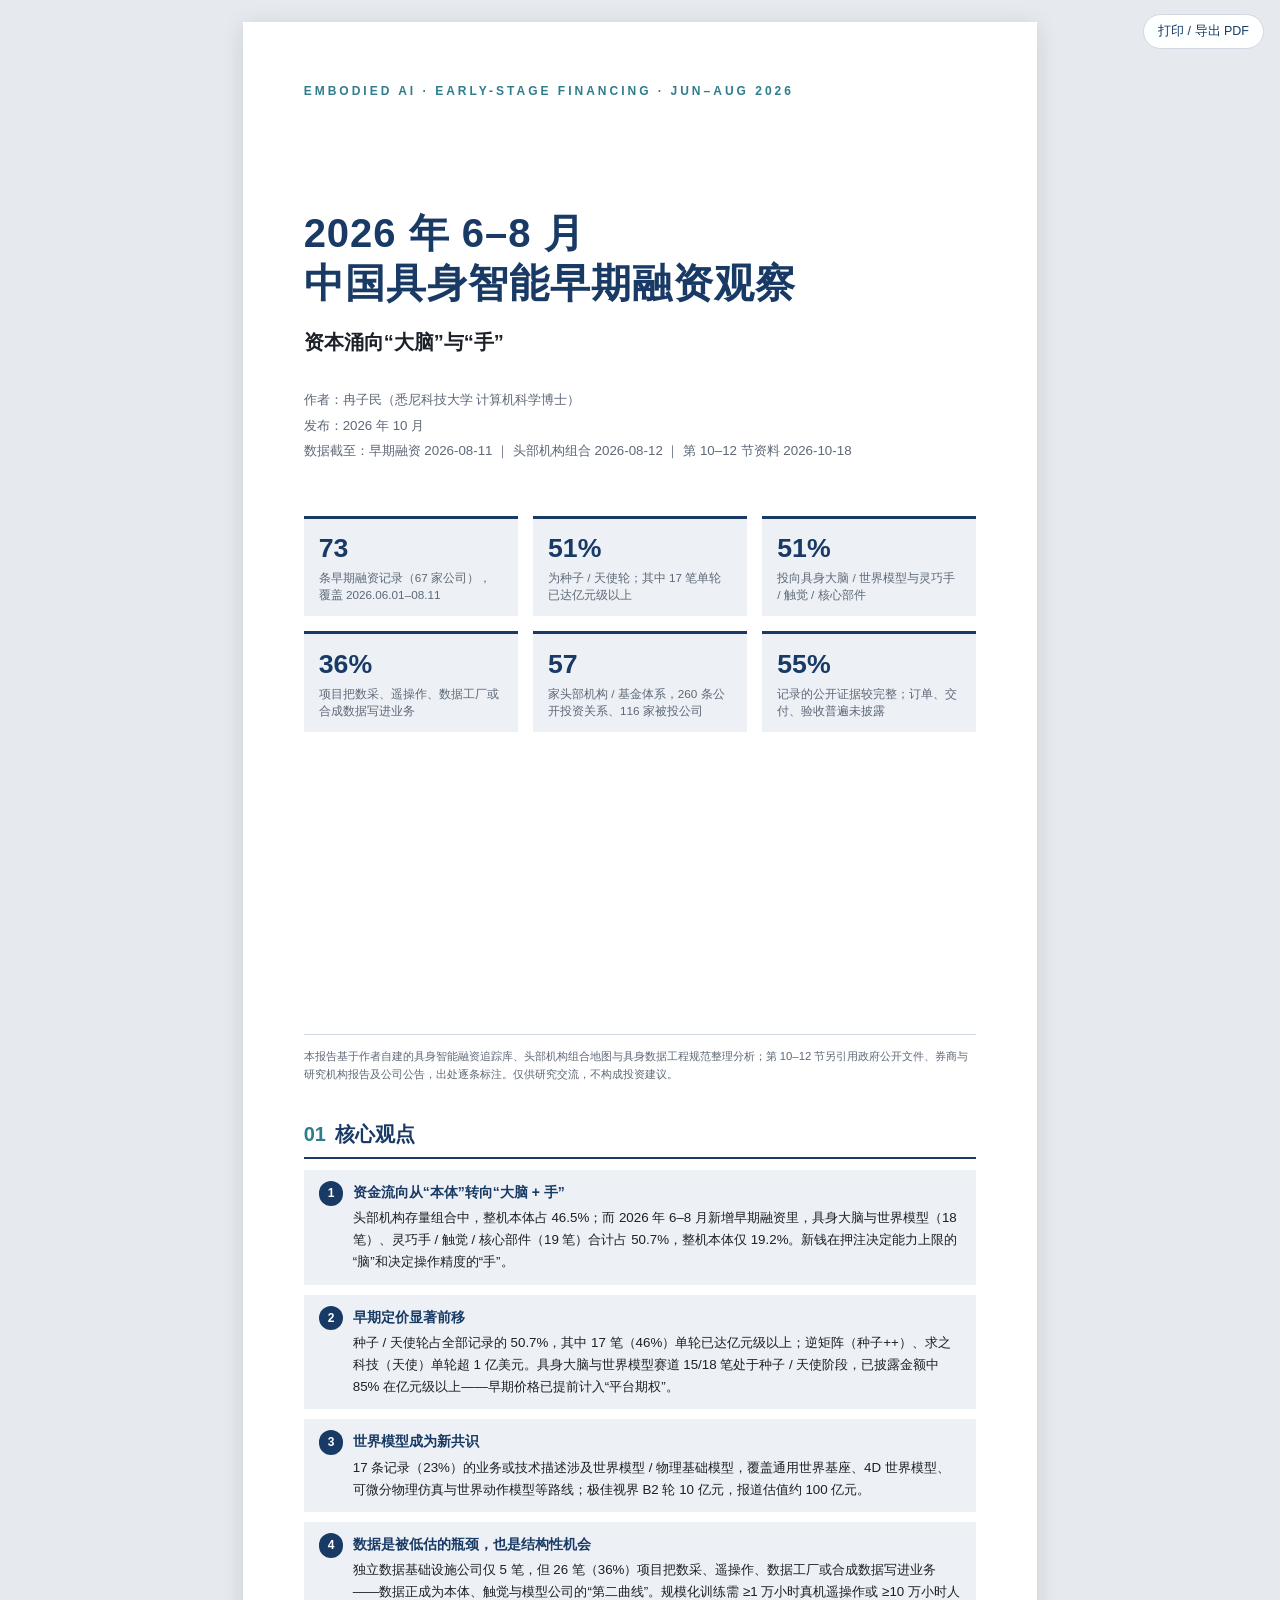
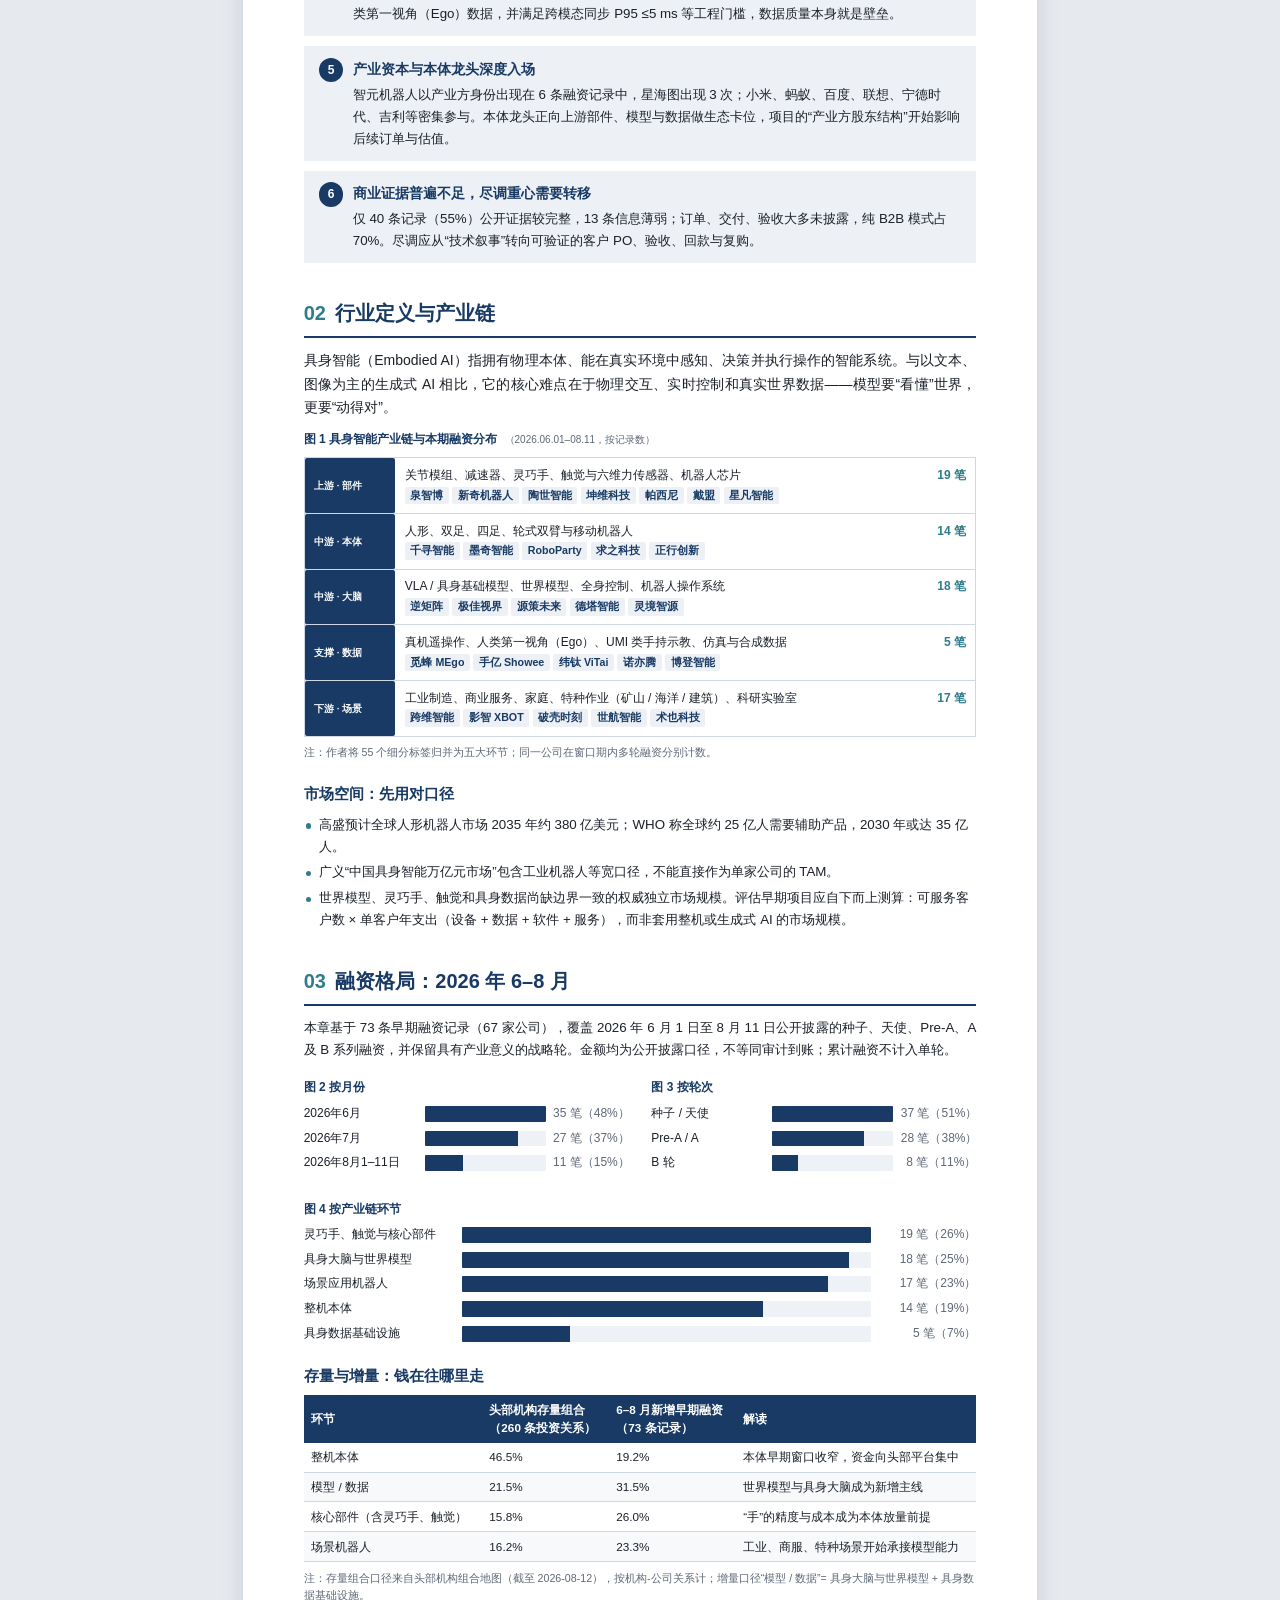
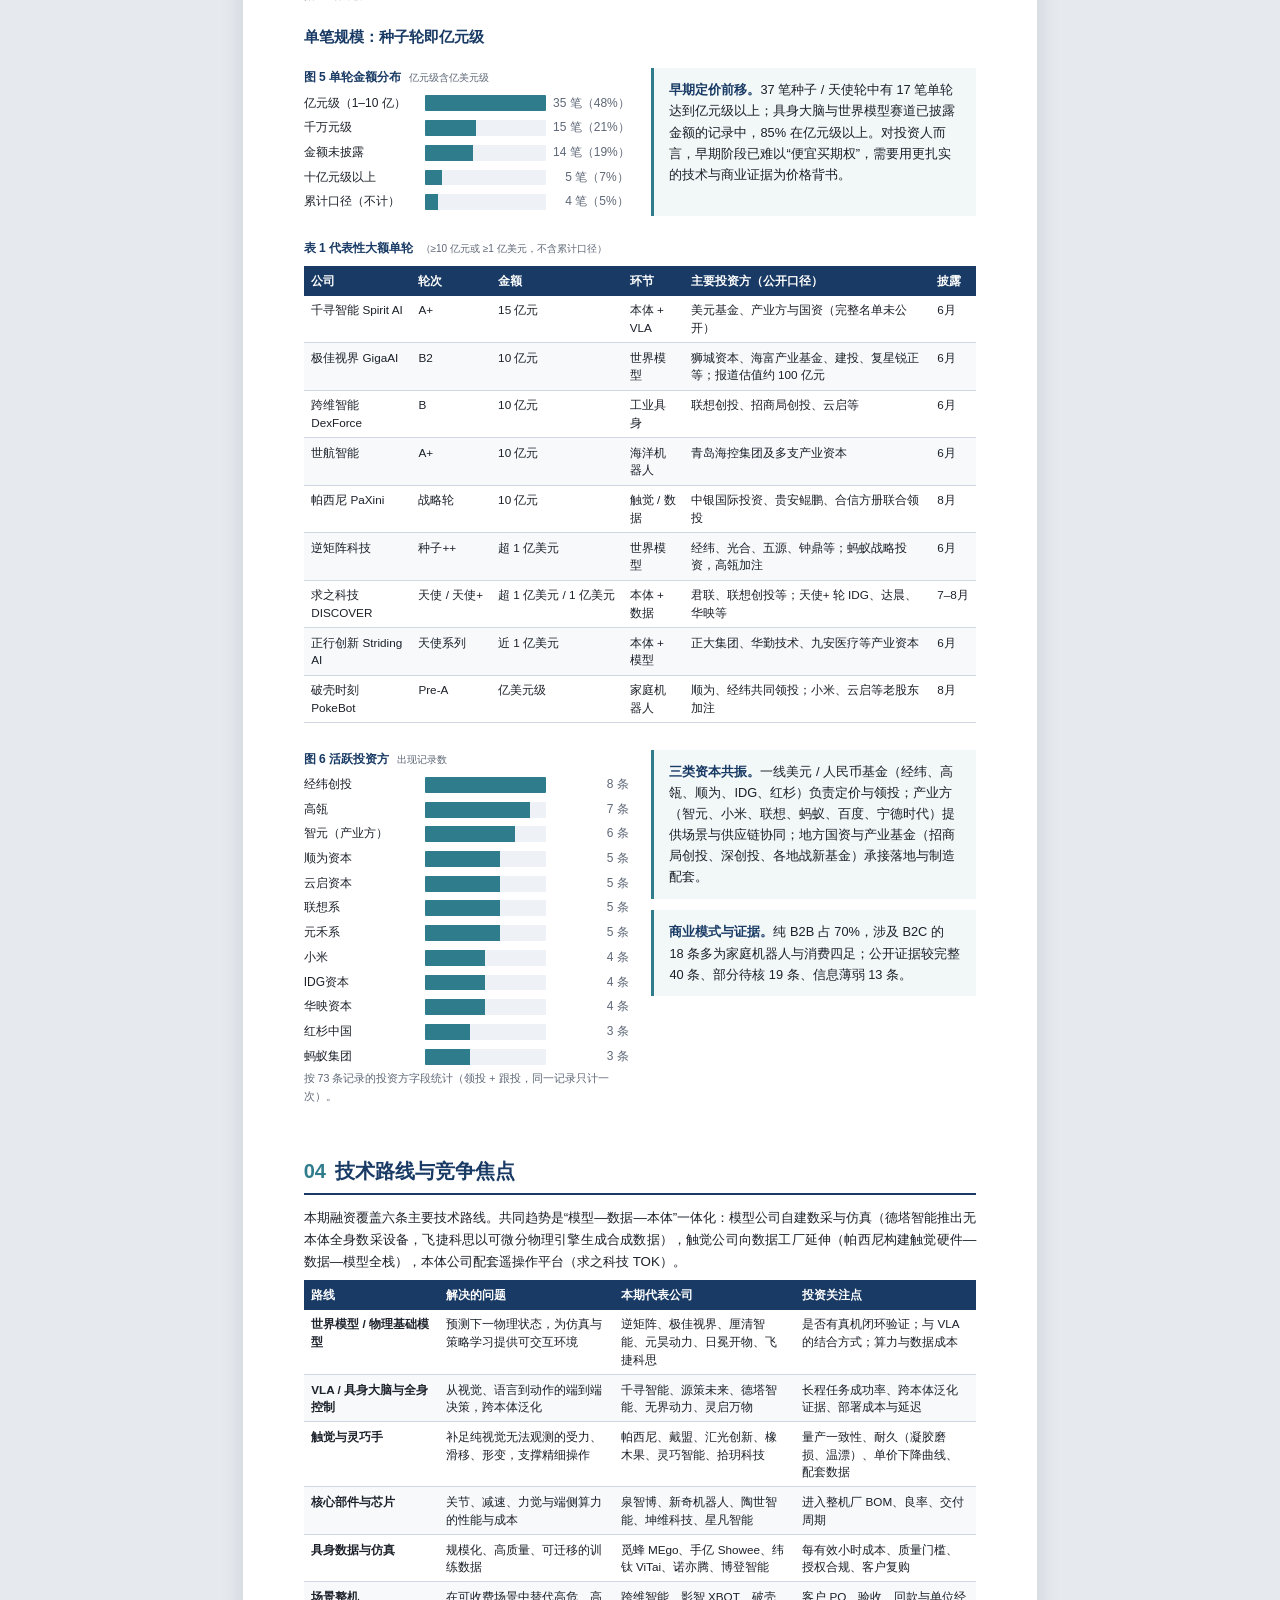
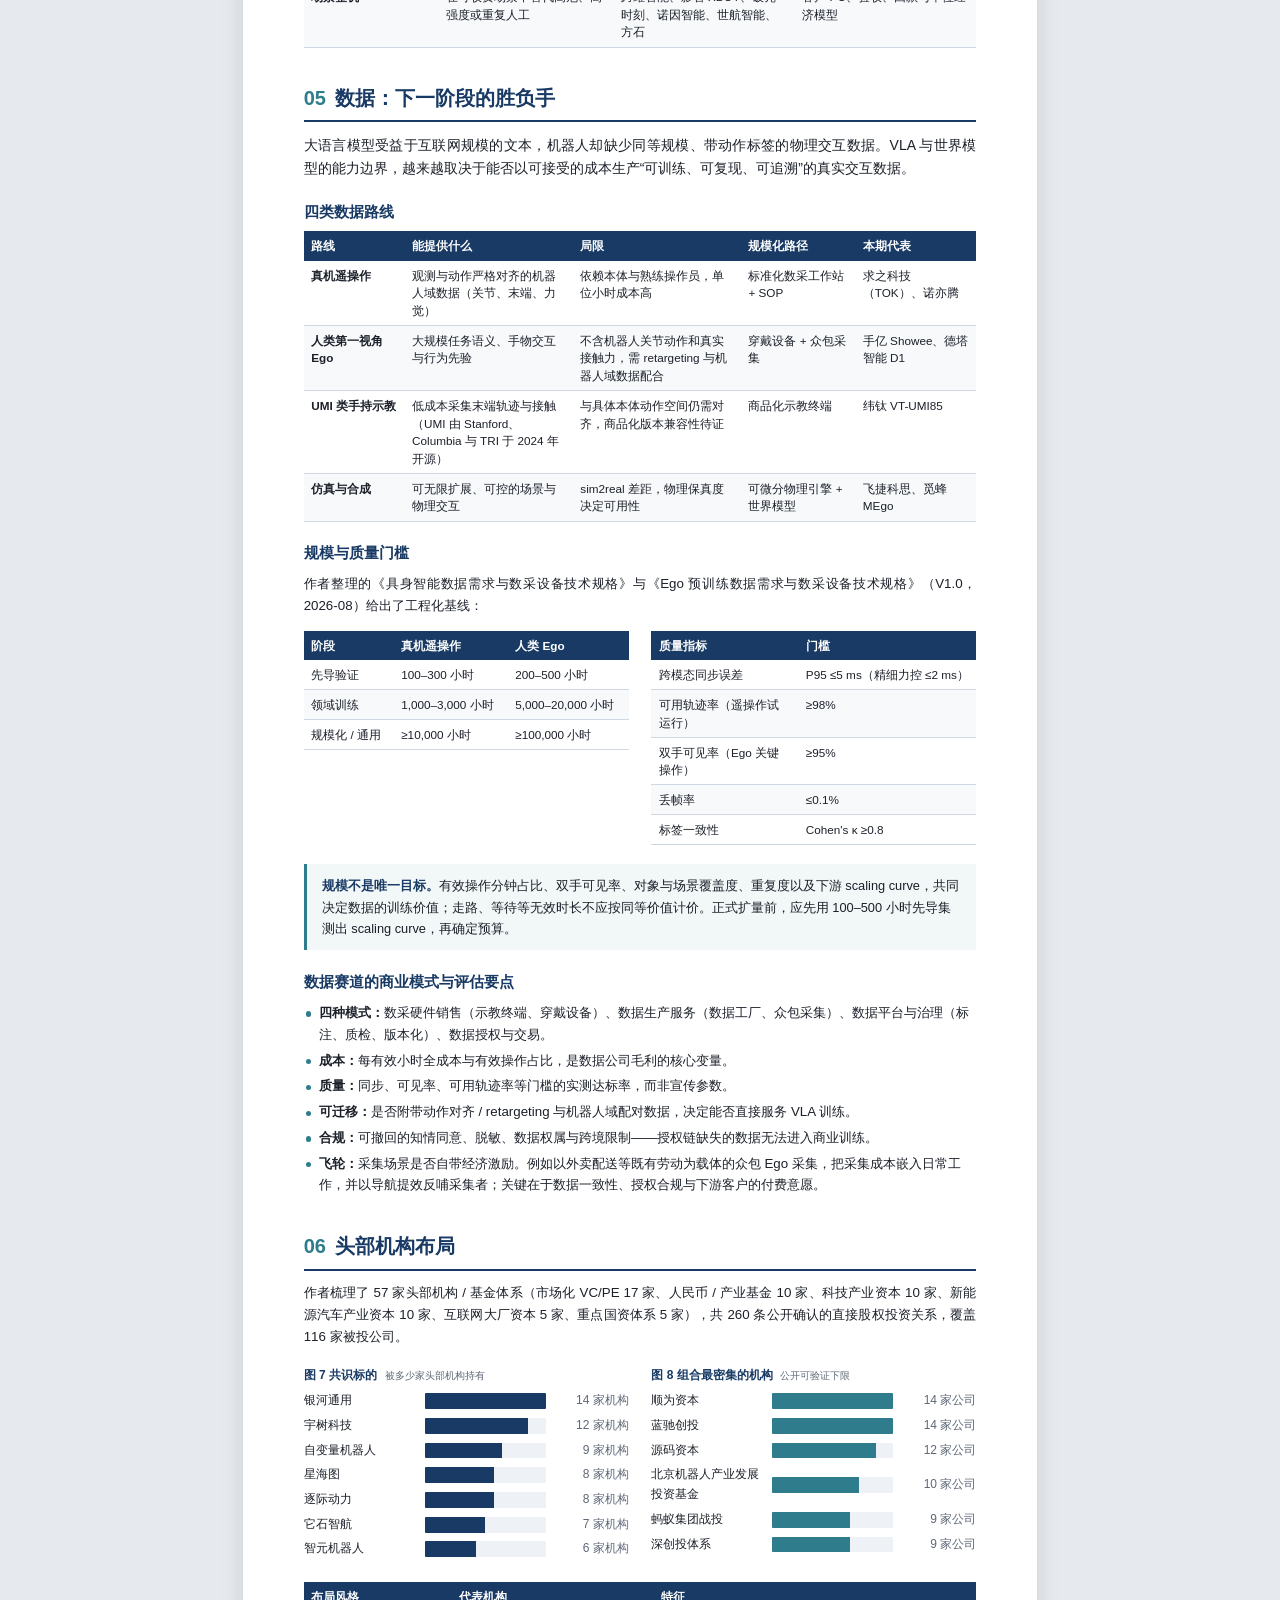
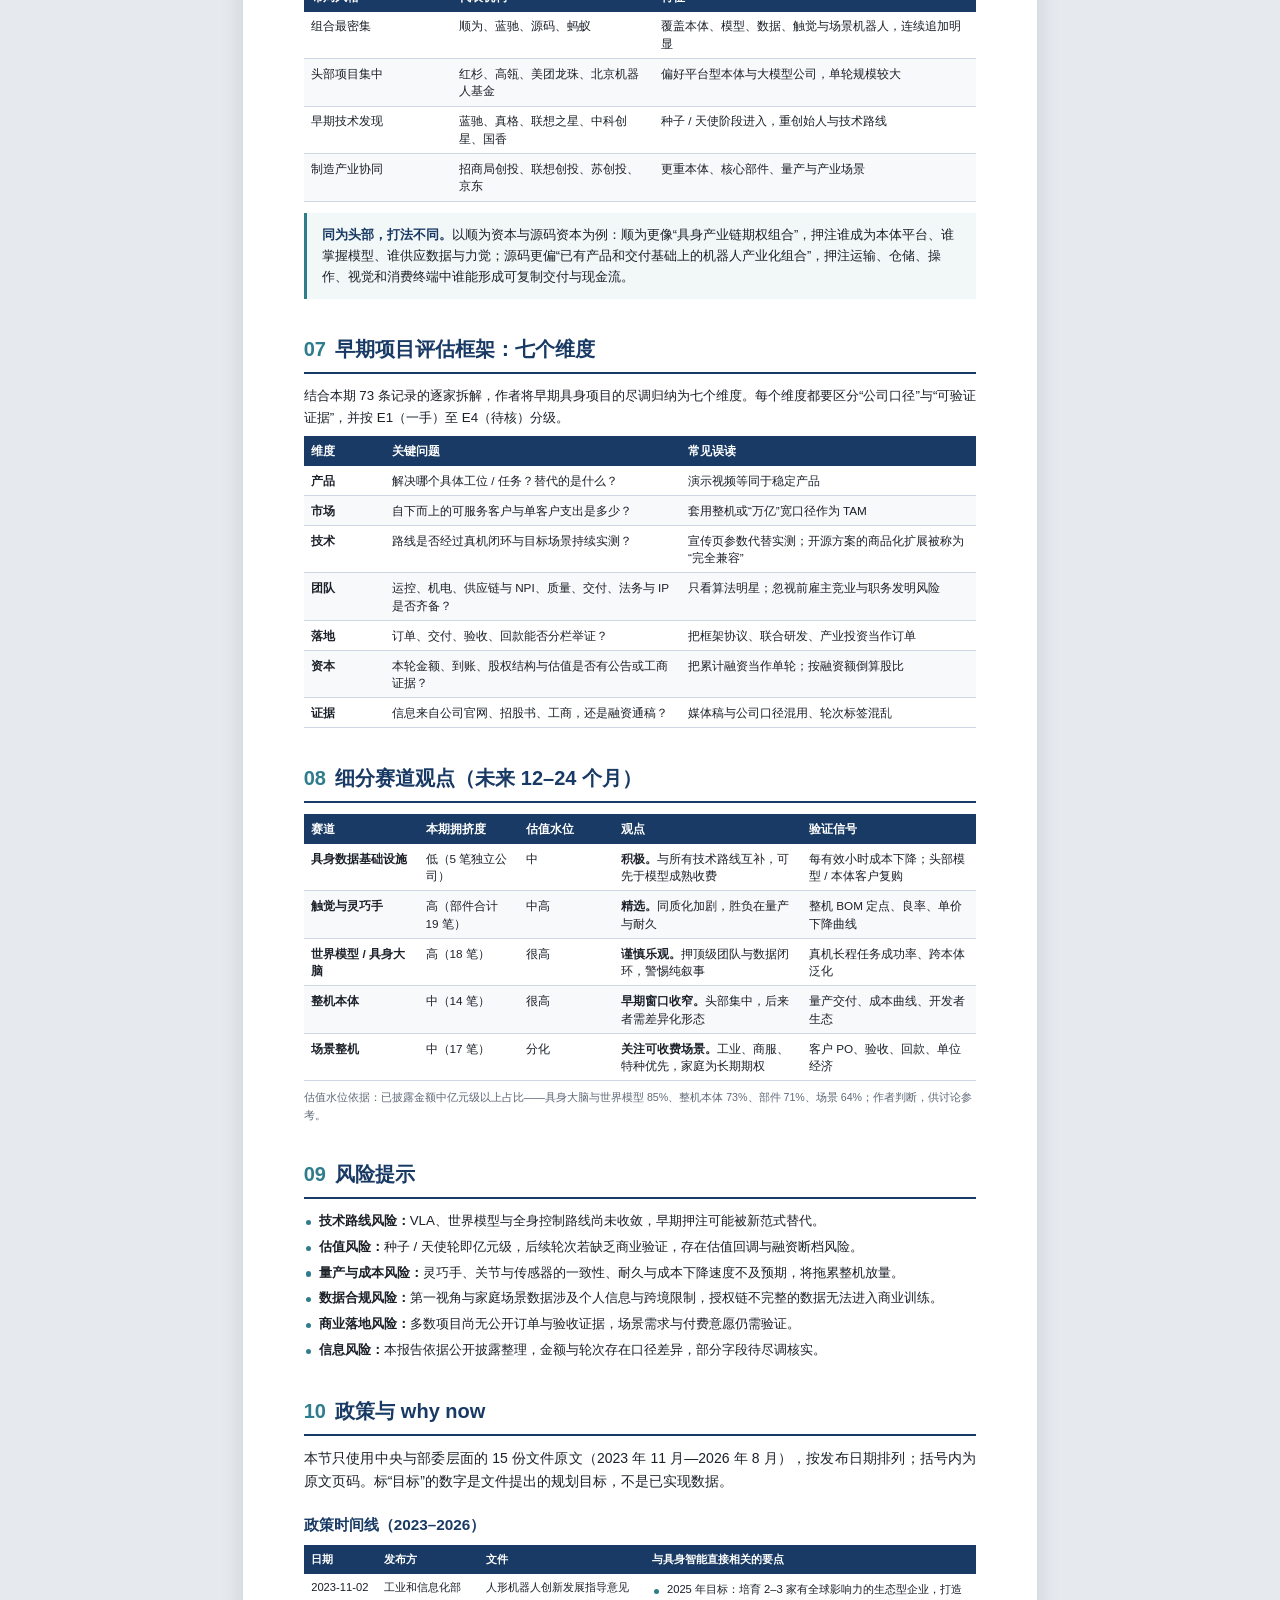
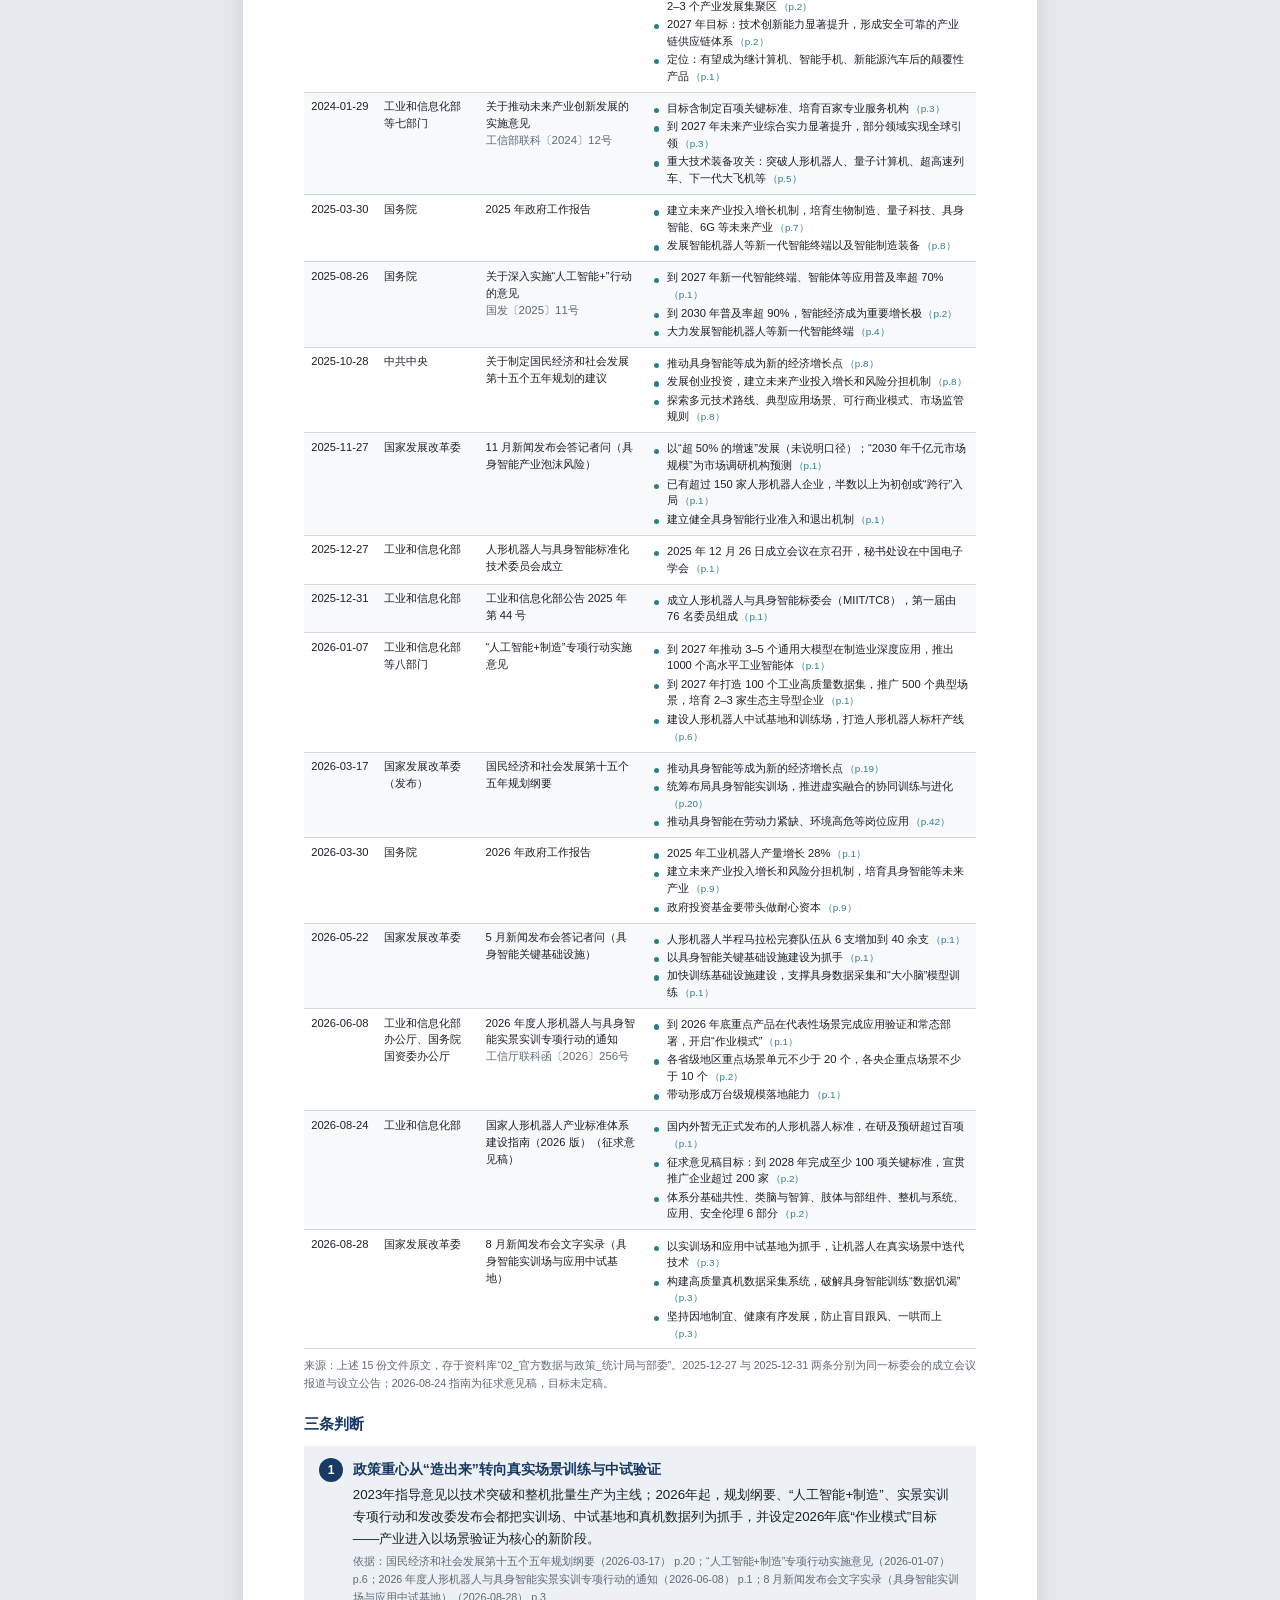
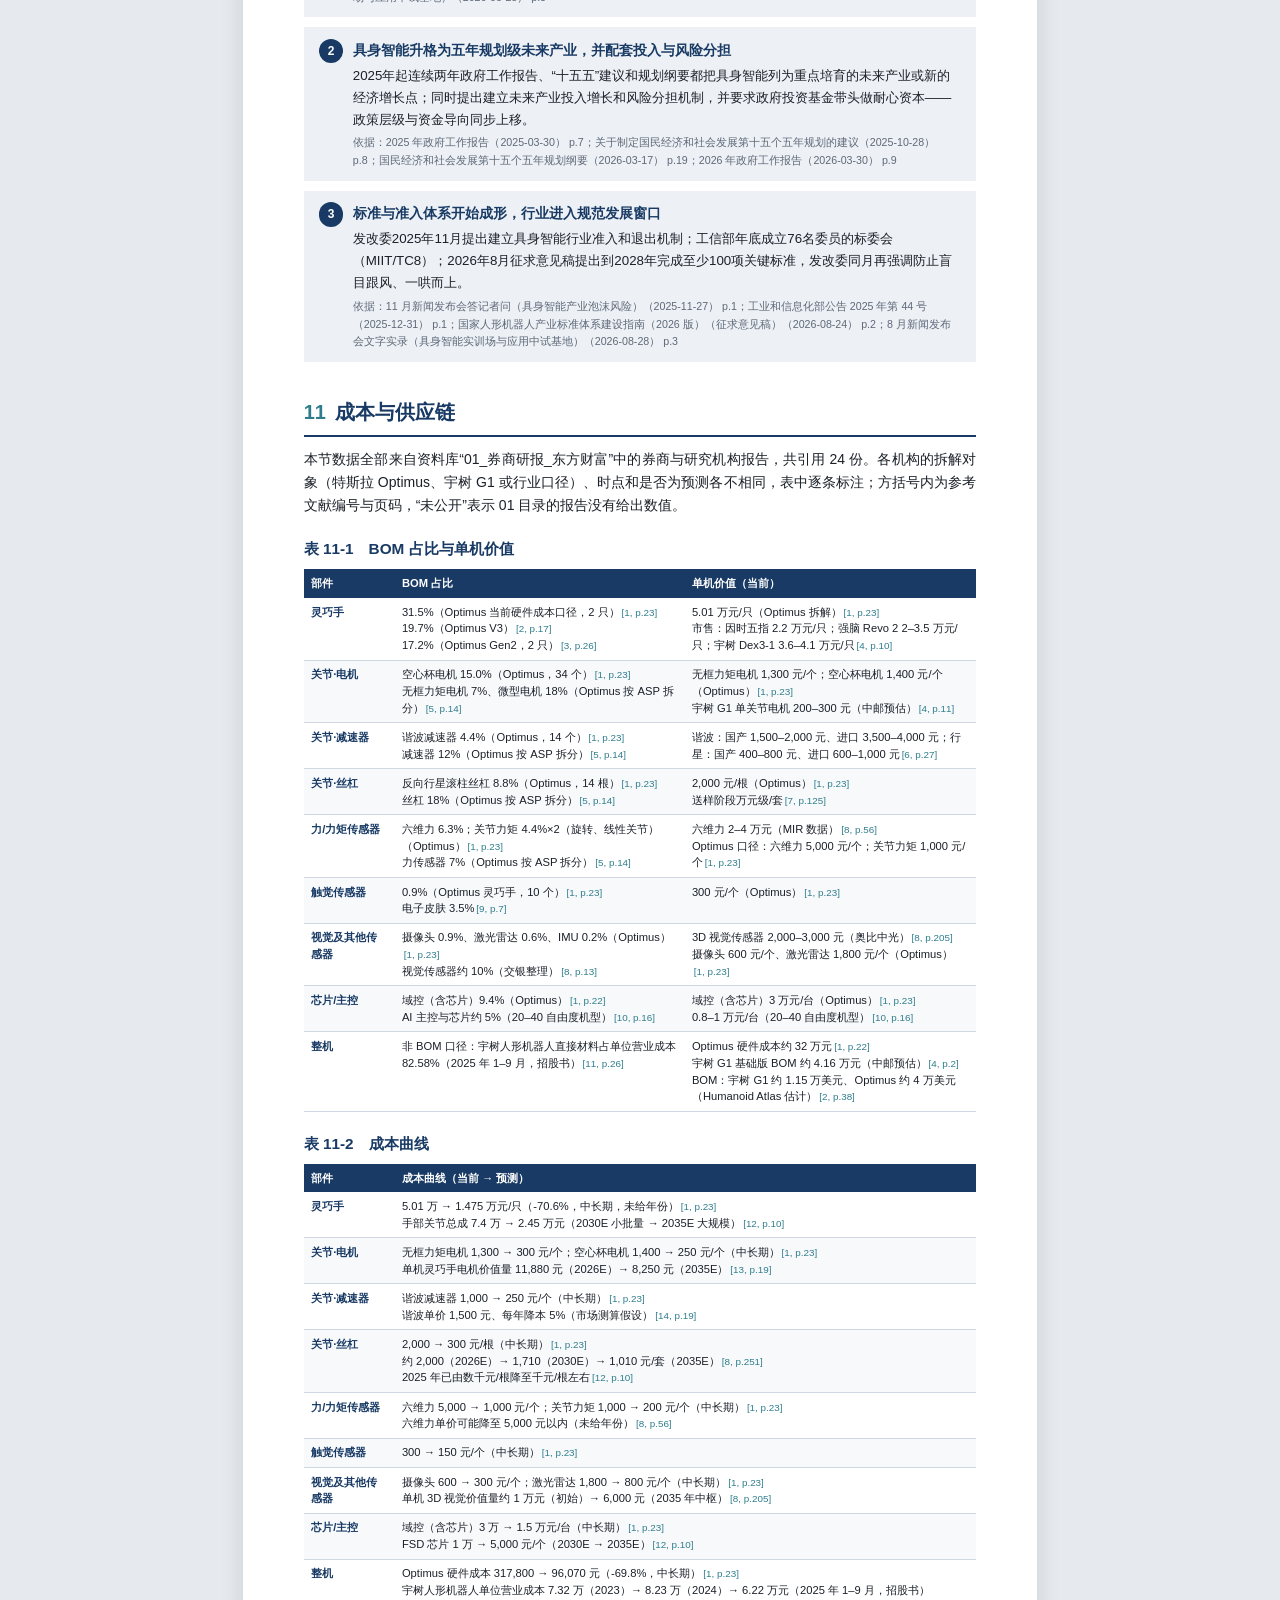
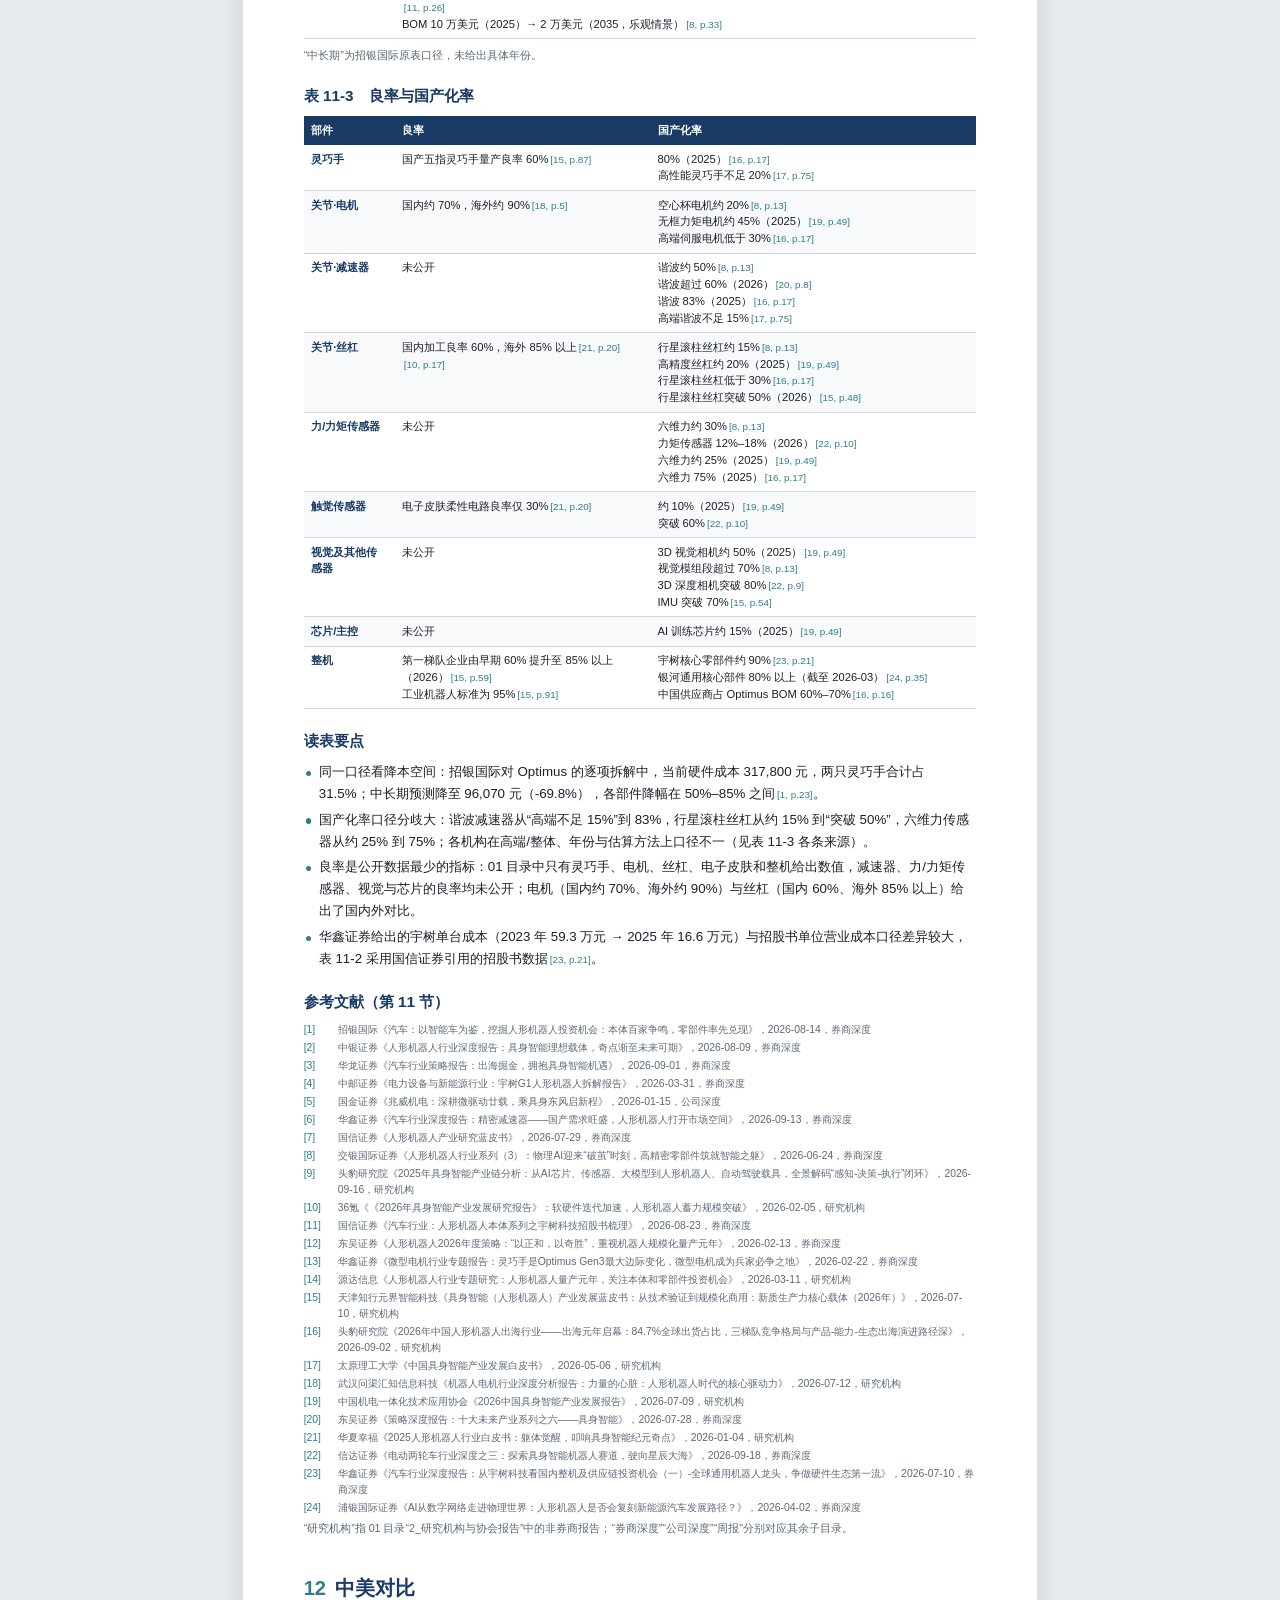
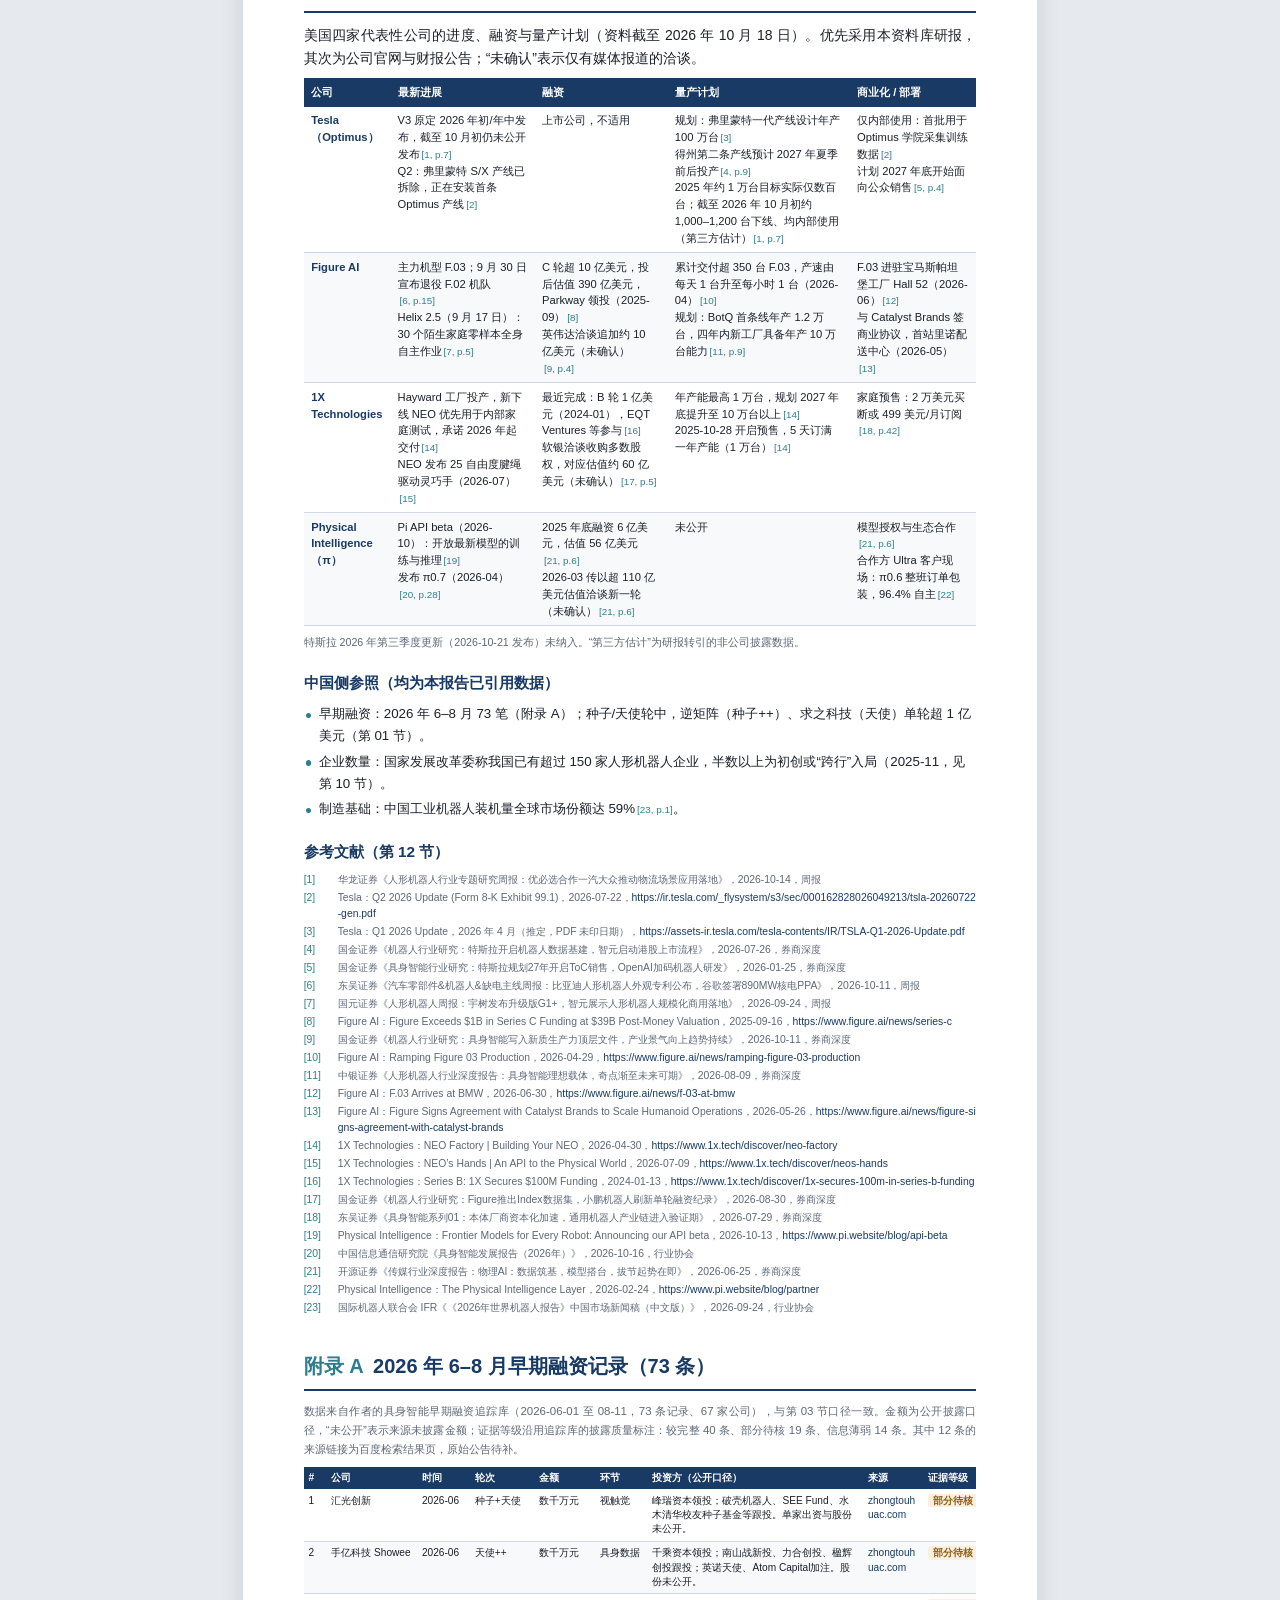
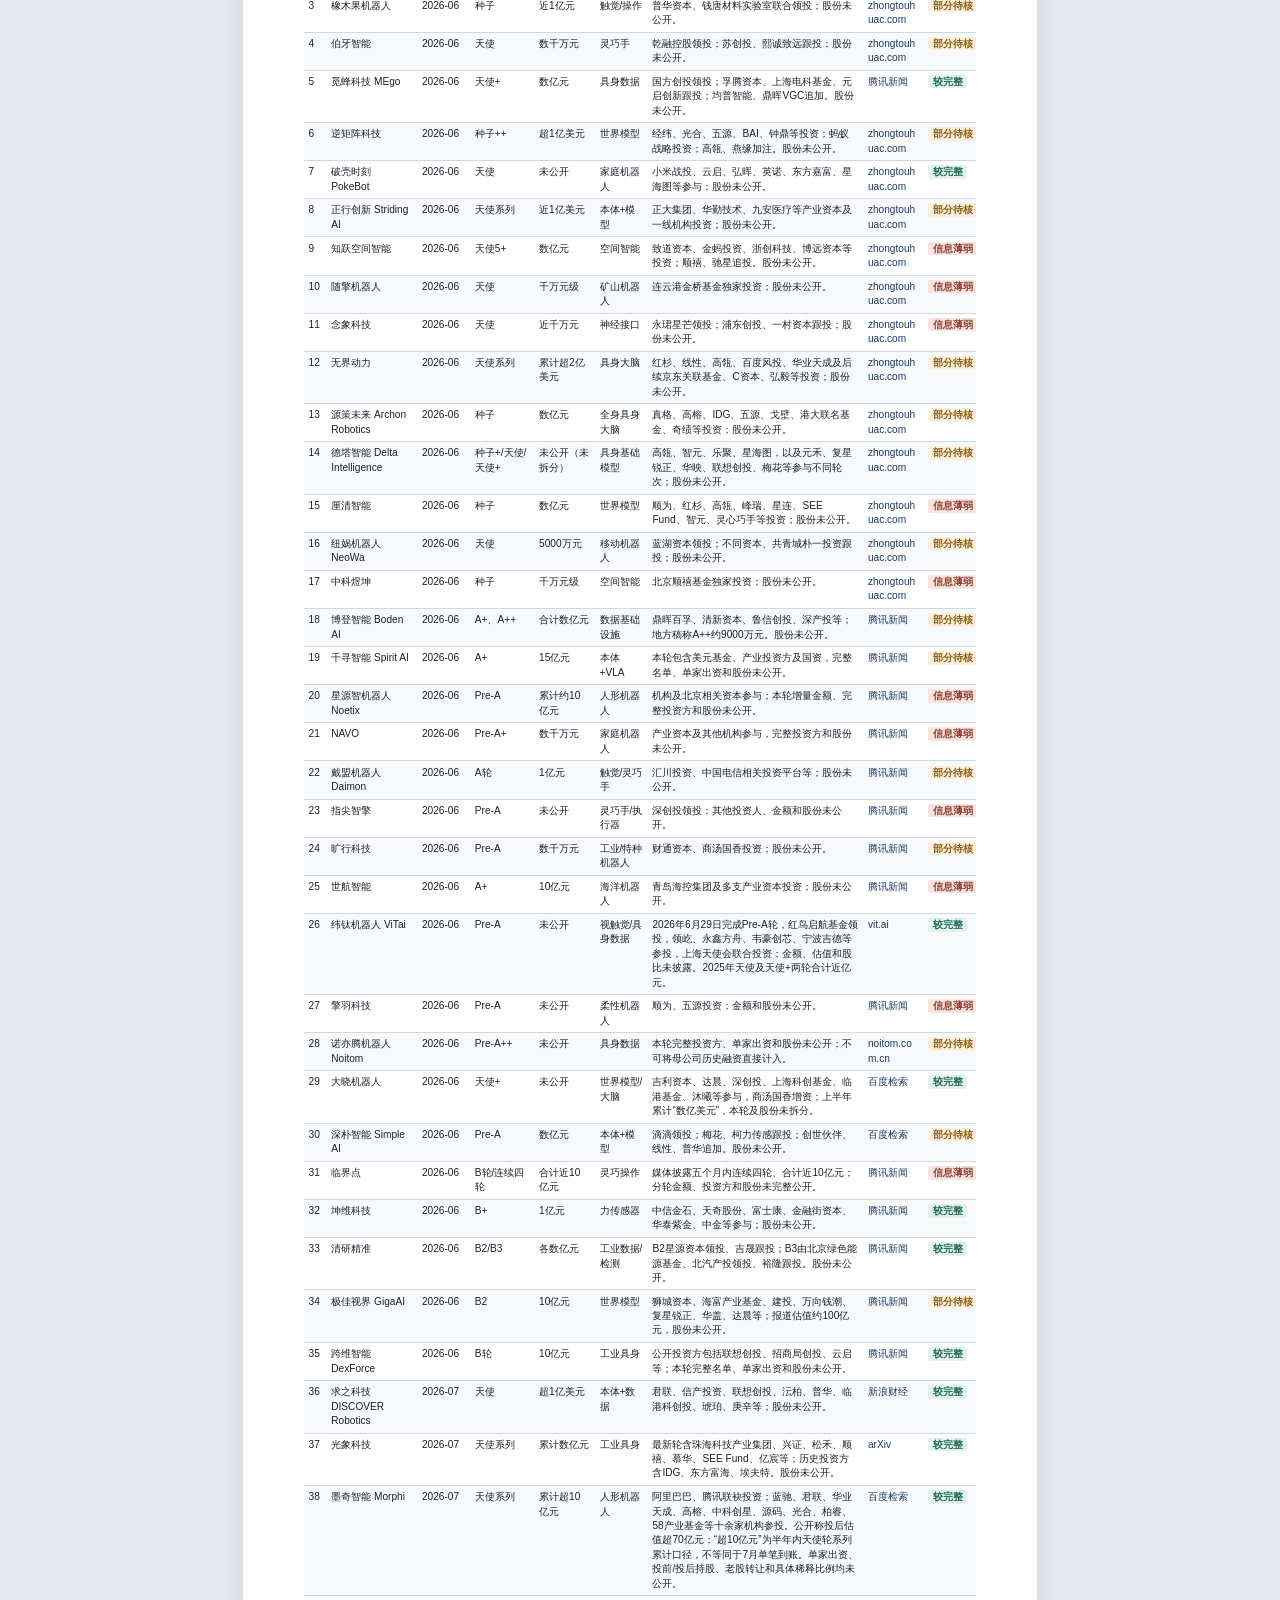
==== research/embodied-ai-2026h2.html @ 68223a7d "Redesign homepage: research films, investing section, visual refresh" ====
<!DOCTYPE html>
<html lang="zh-CN"><head><meta charset="utf-8"><meta name="viewport" content="width=device-width, initial-scale=1">
<title>2026 年 6–8 月中国具身智能早期融资观察_冉子民</title><style>
:root{--ink:#1b2029;--muted:#5e6877;--accent:#183a64;--accent2:#2f7d8c;--soft:#edf1f6;--rule:#cfd7e2;--warn:#a5641e;}
*{box-sizing:border-box;margin:0;padding:0;}
html{-webkit-print-color-adjust:exact;print-color-adjust:exact;}
body{font-family:"PingFang SC","Hiragino Sans GB","Microsoft YaHei","Noto Sans CJK SC",-apple-system,"Helvetica Neue",Arial,sans-serif;color:var(--ink);background:#e6eaef;font-size:10pt;line-height:1.65;}
.paper{width:210mm;margin:22px auto;background:#fff;padding:16mm 16mm 14mm;box-shadow:0 4px 22px rgba(15,25,45,.12);}
.cover{min-height:265mm;display:flex;flex-direction:column;justify-content:space-between;}
.eyebrow{font-size:9pt;letter-spacing:3px;color:var(--accent2);font-weight:700;}
.cover h1{margin-top:28mm;font-size:30pt;line-height:1.25;color:var(--accent);letter-spacing:1px;}
.cover .sub{margin-top:5mm;font-size:15pt;font-weight:600;line-height:1.5;}
.cover .meta{margin-top:8mm;color:var(--muted);font-size:10pt;line-height:1.9;}
.tiles{display:grid;grid-template-columns:repeat(3,1fr);gap:4mm;margin-top:14mm;}
.tile{border-top:3px solid var(--accent);background:var(--soft);padding:4mm 4mm 3.5mm;}
.tile b{display:block;font-size:20pt;line-height:1.1;color:var(--accent);}
.tile span{display:block;margin-top:1.5mm;font-size:8.8pt;color:var(--muted);line-height:1.45;}
.cover-foot{border-top:1px solid var(--rule);padding-top:3mm;font-size:8.5pt;color:var(--muted);}
h2{margin:9mm 0 3mm;padding-bottom:1.5mm;border-bottom:2px solid var(--accent);font-size:15pt;color:var(--accent);break-after:avoid;}
h2 .no{color:var(--accent2);margin-right:2.5mm;}
h3{margin:5mm 0 2mm;font-size:11.5pt;color:var(--accent);break-after:avoid;}
p{margin:1.6mm 0;text-align:justify;}
.lead{font-size:10.5pt;}
.callout{margin:3mm 0;padding:3mm 4mm;border-left:3px solid var(--accent2);background:#f2f7f8;font-size:9.6pt;break-inside:avoid;}
.callout b{color:var(--accent);}
.kt{counter-reset:k;list-style:none;}
.kt li{position:relative;margin:2.6mm 0;padding:3mm 4mm 3mm 13mm;background:var(--soft);break-inside:avoid;}
.kt li::before{counter-increment:k;content:counter(k);position:absolute;left:4mm;top:3mm;width:6.5mm;height:6.5mm;border-radius:50%;background:var(--accent);color:#fff;font-weight:700;font-size:9pt;line-height:6.5mm;text-align:center;}
.kt li b.t{display:block;color:var(--accent);font-size:10.5pt;margin-bottom:.8mm;}
ul.dot{list-style:none;margin:1.5mm 0;}
ul.dot li{position:relative;padding-left:4mm;margin:1mm 0;}
ul.dot li::before{content:"";position:absolute;left:.6mm;top:.72em;width:1.4mm;height:1.4mm;border-radius:50%;background:var(--accent2);}
figure{margin:3mm 0 4mm;break-inside:avoid;}
figcaption{font-size:9pt;font-weight:700;color:var(--accent);margin-bottom:1.5mm;}
figcaption small{font-weight:400;color:var(--muted);margin-left:2mm;}
.src{font-size:8pt;color:var(--muted);margin-top:1mm;}
.grid2{display:grid;grid-template-columns:1fr 1fr;gap:6mm;}
.bars{display:flex;flex-direction:column;gap:1.3mm;}
.bar{display:grid;grid-template-columns:40mm 1fr 26mm;align-items:center;gap:2mm;font-size:9pt;}
.grid2 .bar{grid-template-columns:30mm 1fr 20mm;}
.bt{height:4.2mm;background:#eef1f5;border-radius:1px;overflow:hidden;}
.bt i{display:block;height:100%;}
.bv{text-align:right;color:var(--muted);font-variant-numeric:tabular-nums;white-space:nowrap;}
table{width:100%;border-collapse:collapse;font-size:8.8pt;line-height:1.5;margin:2mm 0;break-inside:auto;}
th{background:var(--accent);color:#fff;font-weight:600;text-align:left;padding:1.6mm 2mm;}
td{padding:1.5mm 2mm;border-bottom:1px solid var(--rule);vertical-align:top;}
tr:nth-child(even) td{background:#f7f9fb;}
tr{break-inside:avoid;}
td.num{white-space:nowrap;font-variant-numeric:tabular-nums;}
.chain{display:grid;grid-template-columns:24mm 1fr 30mm;gap:0;border:1px solid var(--rule);font-size:9pt;break-inside:avoid;margin:2mm 0;}
.chain>div{padding:2mm 2.5mm;border-bottom:1px solid var(--rule);}
.chain .lv{background:var(--accent);color:#fff;font-weight:700;display:flex;align-items:center;}
.chain .cnt{text-align:right;color:var(--accent2);font-weight:700;white-space:nowrap;}
.tag{display:inline-block;padding:0 1.5mm;border-radius:2px;background:var(--soft);color:var(--accent);font-size:8pt;font-weight:600;}
thead{display:table-header-group;}
.keep{break-inside:avoid;}
.disc{margin-top:8mm;padding-top:3mm;border-top:1px solid var(--rule);font-size:8.6pt;color:var(--muted);}
.toolbar{position:fixed;top:14px;right:16px;z-index:9;padding:6px 14px;border:1px solid var(--rule);border-radius:999px;background:rgba(255,255,255,.96);font-size:12.5px;}
.toolbar button{border:0;background:transparent;color:var(--accent);font:inherit;cursor:pointer;}
@media print{
  @page{size:A4;margin:14mm 15mm 13mm;}
  body{background:#fff;font-size:9.6pt;}
  .toolbar{display:none;}
  .paper{width:auto;margin:0;padding:0;box-shadow:none;}
  .cover{min-height:265mm;break-after:page;}
  h2.pb{break-before:page;margin-top:0;}
}

/* ===== v2：新增章节、表格横向滚动、移动端与打印 ===== */
.tw{overflow-x:auto;-webkit-overflow-scrolling:touch;margin:2mm 0;}
.tw>table{margin:0;}
.ref{font-size:7.4pt;color:var(--accent2);white-space:nowrap;margin-left:.5mm;}
.note{font-size:8.6pt;color:var(--muted);}
.refs{list-style:none;margin:1.5mm 0 0;font-size:7.8pt;line-height:1.55;color:var(--muted);}
.refs li{margin:.5mm 0;padding-left:9mm;text-indent:-9mm;}
.refs .rn{display:inline-block;width:9mm;text-indent:0;color:var(--accent2);font-variant-numeric:tabular-nums;}
.refs a{color:var(--accent);word-break:break-all;text-decoration:none;}
table.tl,table.cost,table.us{font-size:8.4pt;}
table.tl ul.dot{margin:0;}
table.tl ul.dot li{margin:.4mm 0;}
table.cost td:first-child,table.us td:first-child{font-weight:600;color:var(--accent);}
table.appx{table-layout:fixed;font-size:7.6pt;line-height:1.42;}
table.appx th,table.appx td{padding:1.1mm 1.3mm;overflow-wrap:anywhere;}
table.appx a{color:var(--accent);text-decoration:none;}
.lv{display:inline-block;padding:0 1.2mm;border-radius:2px;font-size:7.2pt;font-weight:600;white-space:nowrap;}
.lv-high{background:#e3f1ec;color:#1d6b55;}
.lv-medium{background:#fbf0dd;color:#8a5a12;}
.lv-low{background:#f6e4e0;color:#8f3b2b;}
.kt li .src{margin-top:1mm;}
@media screen and (max-width:820px){
  body{background:#fff;}
  .paper{width:auto;margin:0;padding:22px 16px 30px;box-shadow:none;}
  .cover{min-height:0;}
  .cover h1{margin-top:12mm;font-size:clamp(17pt,5.6vw,26pt);}
  .cover .sub{font-size:13pt;}
  .tiles{grid-template-columns:repeat(2,1fr);}
  .grid2{grid-template-columns:1fr;}
  .bar,.grid2 .bar{grid-template-columns:26mm 1fr 18mm;}
  .tw>table{min-width:640px;}
  .tw>table.us{min-width:760px;}
  .tw>table.appx{min-width:1000px;}
  .toolbar{top:auto;bottom:14px;}
}
@media print{
  .tw{overflow:visible;}
  .tw>table{min-width:0!important;}
  table.appx{font-size:7.1pt;}
  .ref{font-size:6.8pt;}
}
</style></head>
<body><div class="toolbar"><button type="button" onclick="window.print()">打印 / 导出 PDF</button></div>
<main class="paper">
<section class="cover">
  <div>
    <div class="eyebrow">EMBODIED AI · EARLY-STAGE FINANCING · JUN–AUG 2026</div>
    <h1>2026 年 6–8 月<br>中国具身智能早期融资观察</h1>
    <div class="sub">资本涌向“大脑”与“手”</div>
    <div class="meta">作者：冉子民（悉尼科技大学 计算机科学博士）<br>发布：2026 年 10 月<br>数据截至：早期融资 2026-08-11 ｜ 头部机构组合 2026-08-12 ｜ 第 10–12 节资料 2026-10-18</div>
    <div class="tiles">
      <div class="tile"><b>73</b><span>条早期融资记录（67 家公司），覆盖 2026.06.01–08.11</span></div>
      <div class="tile"><b>51%</b><span>为种子 / 天使轮；其中 17 笔单轮已达亿元级以上</span></div>
      <div class="tile"><b>51%</b><span>投向具身大脑 / 世界模型与灵巧手 / 触觉 / 核心部件</span></div>
      <div class="tile"><b>36%</b><span>项目把数采、遥操作、数据工厂或合成数据写进业务</span></div>
      <div class="tile"><b>57</b><span>家头部机构 / 基金体系，260 条公开投资关系、116 家被投公司</span></div>
      <div class="tile"><b>55%</b><span>记录的公开证据较完整；订单、交付、验收普遍未披露</span></div>
    </div>
  </div>
  <div class="cover-foot">本报告基于作者自建的具身智能融资追踪库、头部机构组合地图与具身数据工程规范整理分析；第 10–12 节另引用政府公开文件、券商与研究机构报告及公司公告，出处逐条标注。仅供研究交流，不构成投资建议。</div>
</section>

<h2><span class="no">01</span>核心观点</h2>
<ol class="kt">
  <li><b class="t">资金流向从“本体”转向“大脑 + 手”</b>头部机构存量组合中，整机本体占 46.5%；而 2026 年 6–8 月新增早期融资里，具身大脑与世界模型（18 笔）、灵巧手 / 触觉 / 核心部件（19 笔）合计占 50.7%，整机本体仅 19.2%。新钱在押注决定能力上限的“脑”和决定操作精度的“手”。</li>
  <li><b class="t">早期定价显著前移</b>种子 / 天使轮占全部记录的 50.7%，其中 17 笔（46%）单轮已达亿元级以上；逆矩阵（种子++）、求之科技（天使）单轮超 1 亿美元。具身大脑与世界模型赛道 15/18 笔处于种子 / 天使阶段，已披露金额中 85% 在亿元级以上——早期价格已提前计入“平台期权”。</li>
  <li><b class="t">世界模型成为新共识</b>17 条记录（23%）的业务或技术描述涉及世界模型 / 物理基础模型，覆盖通用世界基座、4D 世界模型、可微分物理仿真与世界动作模型等路线；极佳视界 B2 轮 10 亿元，报道估值约 100 亿元。</li>
  <li><b class="t">数据是被低估的瓶颈，也是结构性机会</b>独立数据基础设施公司仅 5 笔，但 26 笔（36%）项目把数采、遥操作、数据工厂或合成数据写进业务——数据正成为本体、触觉与模型公司的“第二曲线”。规模化训练需 ≥1 万小时真机遥操作或 ≥10 万小时人类第一视角（Ego）数据，并满足跨模态同步 P95 ≤5 ms 等工程门槛，数据质量本身就是壁垒。</li>
  <li><b class="t">产业资本与本体龙头深度入场</b>智元机器人以产业方身份出现在 6 条融资记录中，星海图出现 3 次；小米、蚂蚁、百度、联想、宁德时代、吉利等密集参与。本体龙头正向上游部件、模型与数据做生态卡位，项目的“产业方股东结构”开始影响后续订单与估值。</li>
  <li><b class="t">商业证据普遍不足，尽调重心需要转移</b>仅 40 条记录（55%）公开证据较完整，13 条信息薄弱；订单、交付、验收大多未披露，纯 B2B 模式占 70%。尽调应从“技术叙事”转向可验证的客户 PO、验收、回款与复购。</li>
</ol>

<h2><span class="no">02</span>行业定义与产业链</h2>
<p class="lead">具身智能（Embodied AI）指拥有物理本体、能在真实环境中感知、决策并执行操作的智能系统。与以文本、图像为主的生成式 AI 相比，它的核心难点在于物理交互、实时控制和真实世界数据——模型要“看懂”世界，更要“动得对”。</p>
<figure>
  <figcaption>图 1 具身智能产业链与本期融资分布<small>（2026.06.01–08.11，按记录数）</small></figcaption>
  <div class="chain">
    <div class="lv">上游 · 部件</div><div>关节模组、减速器、灵巧手、触觉与六维力传感器、机器人芯片<br><span class="tag">泉智博</span> <span class="tag">新奇机器人</span> <span class="tag">陶世智能</span> <span class="tag">坤维科技</span> <span class="tag">帕西尼</span> <span class="tag">戴盟</span> <span class="tag">星凡智能</span></div><div class="cnt">19 笔</div>
    <div class="lv">中游 · 本体</div><div>人形、双足、四足、轮式双臂与移动机器人<br><span class="tag">千寻智能</span> <span class="tag">墨奇智能</span> <span class="tag">RoboParty</span> <span class="tag">求之科技</span> <span class="tag">正行创新</span></div><div class="cnt">14 笔</div>
    <div class="lv">中游 · 大脑</div><div>VLA / 具身基础模型、世界模型、全身控制、机器人操作系统<br><span class="tag">逆矩阵</span> <span class="tag">极佳视界</span> <span class="tag">源策未来</span> <span class="tag">德塔智能</span> <span class="tag">灵境智源</span></div><div class="cnt">18 笔</div>
    <div class="lv">支撑 · 数据</div><div>真机遥操作、人类第一视角（Ego）、UMI 类手持示教、仿真与合成数据<br><span class="tag">觅蜂 MEgo</span> <span class="tag">手亿 Showee</span> <span class="tag">纬钛 ViTai</span> <span class="tag">诺亦腾</span> <span class="tag">博登智能</span></div><div class="cnt">5 笔</div>
    <div class="lv" style="border-bottom:0">下游 · 场景</div><div style="border-bottom:0">工业制造、商业服务、家庭、特种作业（矿山 / 海洋 / 建筑）、科研实验室<br><span class="tag">跨维智能</span> <span class="tag">影智 XBOT</span> <span class="tag">破壳时刻</span> <span class="tag">世航智能</span> <span class="tag">术也科技</span></div><div class="cnt" style="border-bottom:0">17 笔</div>
  </div>
  <div class="src">注：作者将 55 个细分标签归并为五大环节；同一公司在窗口期内多轮融资分别计数。</div>
</figure>
<h3>市场空间：先用对口径</h3>
<ul class="dot">
  <li>高盛预计全球人形机器人市场 2035 年约 380 亿美元；WHO 称全球约 25 亿人需要辅助产品，2030 年或达 35 亿人。</li>
  <li>广义“中国具身智能万亿元市场”包含工业机器人等宽口径，不能直接作为单家公司的 TAM。</li>
  <li>世界模型、灵巧手、触觉和具身数据尚缺边界一致的权威独立市场规模。评估早期项目应自下而上测算：可服务客户数 × 单客户年支出（设备 + 数据 + 软件 + 服务），而非套用整机或生成式 AI 的市场规模。</li>
</ul>

<h2><span class="no">03</span>融资格局：2026 年 6–8 月</h2>
<p>本章基于 73 条早期融资记录（67 家公司），覆盖 2026 年 6 月 1 日至 8 月 11 日公开披露的种子、天使、Pre-A、A 及 B 系列融资，并保留具有产业意义的战略轮。金额均为公开披露口径，不等同审计到账；累计融资不计入单轮。</p>
<div class="grid2">
  <figure><figcaption>图 2 按月份</figcaption><div class="bars"><div class="bar"><span class="bl">2026年6月</span><span class="bt"><i style="width:100.0%;background:var(--accent)"></i></span><span class="bv">35 笔（48%）</span></div><div class="bar"><span class="bl">2026年7月</span><span class="bt"><i style="width:77.1%;background:var(--accent)"></i></span><span class="bv">27 笔（37%）</span></div><div class="bar"><span class="bl">2026年8月1–11日</span><span class="bt"><i style="width:31.4%;background:var(--accent)"></i></span><span class="bv">11 笔（15%）</span></div></div></figure>
  <figure><figcaption>图 3 按轮次</figcaption><div class="bars"><div class="bar"><span class="bl">种子 / 天使</span><span class="bt"><i style="width:100.0%;background:var(--accent)"></i></span><span class="bv">37 笔（51%）</span></div><div class="bar"><span class="bl">Pre-A / A</span><span class="bt"><i style="width:75.7%;background:var(--accent)"></i></span><span class="bv">28 笔（38%）</span></div><div class="bar"><span class="bl">B 轮</span><span class="bt"><i style="width:21.6%;background:var(--accent)"></i></span><span class="bv">8 笔（11%）</span></div></div></figure>
</div>
<figure><figcaption>图 4 按产业链环节</figcaption><div class="bars"><div class="bar"><span class="bl">灵巧手、触觉与核心部件</span><span class="bt"><i style="width:100.0%;background:var(--accent)"></i></span><span class="bv">19 笔（26%）</span></div><div class="bar"><span class="bl">具身大脑与世界模型</span><span class="bt"><i style="width:94.7%;background:var(--accent)"></i></span><span class="bv">18 笔（25%）</span></div><div class="bar"><span class="bl">场景应用机器人</span><span class="bt"><i style="width:89.5%;background:var(--accent)"></i></span><span class="bv">17 笔（23%）</span></div><div class="bar"><span class="bl">整机本体</span><span class="bt"><i style="width:73.7%;background:var(--accent)"></i></span><span class="bv">14 笔（19%）</span></div><div class="bar"><span class="bl">具身数据基础设施</span><span class="bt"><i style="width:26.3%;background:var(--accent)"></i></span><span class="bv">5 笔（7%）</span></div></div></figure>
<div class="keep"><h3>存量与增量：钱在往哪里走</h3>
<div class="tw"><table><thead><tr><th>环节</th><th>头部机构存量组合<br>（260 条投资关系）</th><th>6–8 月新增早期融资<br>（73 条记录）</th><th>解读</th></tr></thead>
  <tr><td>整机本体</td><td class="num">46.5%</td><td class="num">19.2%</td><td>本体早期窗口收窄，资金向头部平台集中</td></tr>
  <tr><td>模型 / 数据</td><td class="num">21.5%</td><td class="num">31.5%</td><td>世界模型与具身大脑成为新增主线</td></tr>
  <tr><td>核心部件（含灵巧手、触觉）</td><td class="num">15.8%</td><td class="num">26.0%</td><td>“手”的精度与成本成为本体放量前提</td></tr>
  <tr><td>场景机器人</td><td class="num">16.2%</td><td class="num">23.3%</td><td>工业、商服、特种场景开始承接模型能力</td></tr>
</table></div>
<div class="src">注：存量组合口径来自头部机构组合地图（截至 2026-08-12），按机构-公司关系计；增量口径“模型 / 数据”= 具身大脑与世界模型 + 具身数据基础设施。</div></div>
<h3>单笔规模：种子轮即亿元级</h3>
<div class="grid2">
  <figure><figcaption>图 5 单轮金额分布<small>亿元级含亿美元级</small></figcaption><div class="bars"><div class="bar"><span class="bl">亿元级（1–10 亿）</span><span class="bt"><i style="width:100.0%;background:var(--accent2)"></i></span><span class="bv">35 笔（48%）</span></div><div class="bar"><span class="bl">千万元级</span><span class="bt"><i style="width:42.9%;background:var(--accent2)"></i></span><span class="bv">15 笔（21%）</span></div><div class="bar"><span class="bl">金额未披露</span><span class="bt"><i style="width:40.0%;background:var(--accent2)"></i></span><span class="bv">14 笔（19%）</span></div><div class="bar"><span class="bl">十亿元级以上</span><span class="bt"><i style="width:14.3%;background:var(--accent2)"></i></span><span class="bv">5 笔（7%）</span></div><div class="bar"><span class="bl">累计口径（不计）</span><span class="bt"><i style="width:11.4%;background:var(--accent2)"></i></span><span class="bv">4 笔（5%）</span></div></div></figure>
  <div class="callout"><b>早期定价前移。</b>37 笔种子 / 天使轮中有 17 笔单轮达到亿元级以上；具身大脑与世界模型赛道已披露金额的记录中，85% 在亿元级以上。对投资人而言，早期阶段已难以“便宜买期权”，需要用更扎实的技术与商业证据为价格背书。</div>
</div>
<figure><figcaption>表 1 代表性大额单轮<small>（≥10 亿元或 ≥1 亿美元，不含累计口径）</small></figcaption>
<div class="tw"><table><thead><tr><th>公司</th><th>轮次</th><th>金额</th><th>环节</th><th>主要投资方（公开口径）</th><th>披露</th></tr></thead><tr><td>千寻智能 Spirit AI</td><td class="num">A+</td><td class="num">15 亿元</td><td>本体 + VLA</td><td>美元基金、产业方与国资（完整名单未公开）</td><td class="num">6月</td></tr><tr><td>极佳视界 GigaAI</td><td class="num">B2</td><td class="num">10 亿元</td><td>世界模型</td><td>狮城资本、海富产业基金、建投、复星锐正等；报道估值约 100 亿元</td><td class="num">6月</td></tr><tr><td>跨维智能 DexForce</td><td class="num">B</td><td class="num">10 亿元</td><td>工业具身</td><td>联想创投、招商局创投、云启等</td><td class="num">6月</td></tr><tr><td>世航智能</td><td class="num">A+</td><td class="num">10 亿元</td><td>海洋机器人</td><td>青岛海控集团及多支产业资本</td><td class="num">6月</td></tr><tr><td>帕西尼 PaXini</td><td class="num">战略轮</td><td class="num">10 亿元</td><td>触觉 / 数据</td><td>中银国际投资、贵安鲲鹏、合信方册联合领投</td><td class="num">8月</td></tr><tr><td>逆矩阵科技</td><td class="num">种子++</td><td class="num">超 1 亿美元</td><td>世界模型</td><td>经纬、光合、五源、钟鼎等；蚂蚁战略投资，高瓴加注</td><td class="num">6月</td></tr><tr><td>求之科技 DISCOVER</td><td class="num">天使 / 天使+</td><td class="num">超 1 亿美元 / 1 亿美元</td><td>本体 + 数据</td><td>君联、联想创投等；天使+ 轮 IDG、达晨、华映等</td><td class="num">7–8月</td></tr><tr><td>正行创新 Striding AI</td><td class="num">天使系列</td><td class="num">近 1 亿美元</td><td>本体 + 模型</td><td>正大集团、华勤技术、九安医疗等产业资本</td><td class="num">6月</td></tr><tr><td>破壳时刻 PokeBot</td><td class="num">Pre-A</td><td class="num">亿美元级</td><td>家庭机器人</td><td>顺为、经纬共同领投；小米、云启等老股东加注</td><td class="num">8月</td></tr></table></div>
</figure>
<div class="grid2">
  <figure><figcaption>图 6 活跃投资方<small>出现记录数</small></figcaption><div class="bars"><div class="bar"><span class="bl">经纬创投</span><span class="bt"><i style="width:100.0%;background:var(--accent2)"></i></span><span class="bv">8 条</span></div><div class="bar"><span class="bl">高瓴</span><span class="bt"><i style="width:87.5%;background:var(--accent2)"></i></span><span class="bv">7 条</span></div><div class="bar"><span class="bl">智元（产业方）</span><span class="bt"><i style="width:75.0%;background:var(--accent2)"></i></span><span class="bv">6 条</span></div><div class="bar"><span class="bl">顺为资本</span><span class="bt"><i style="width:62.5%;background:var(--accent2)"></i></span><span class="bv">5 条</span></div><div class="bar"><span class="bl">云启资本</span><span class="bt"><i style="width:62.5%;background:var(--accent2)"></i></span><span class="bv">5 条</span></div><div class="bar"><span class="bl">联想系</span><span class="bt"><i style="width:62.5%;background:var(--accent2)"></i></span><span class="bv">5 条</span></div><div class="bar"><span class="bl">元禾系</span><span class="bt"><i style="width:62.5%;background:var(--accent2)"></i></span><span class="bv">5 条</span></div><div class="bar"><span class="bl">小米</span><span class="bt"><i style="width:50.0%;background:var(--accent2)"></i></span><span class="bv">4 条</span></div><div class="bar"><span class="bl">IDG资本</span><span class="bt"><i style="width:50.0%;background:var(--accent2)"></i></span><span class="bv">4 条</span></div><div class="bar"><span class="bl">华映资本</span><span class="bt"><i style="width:50.0%;background:var(--accent2)"></i></span><span class="bv">4 条</span></div><div class="bar"><span class="bl">红杉中国</span><span class="bt"><i style="width:37.5%;background:var(--accent2)"></i></span><span class="bv">3 条</span></div><div class="bar"><span class="bl">蚂蚁集团</span><span class="bt"><i style="width:37.5%;background:var(--accent2)"></i></span><span class="bv">3 条</span></div></div><div class="src">按 73 条记录的投资方字段统计（领投 + 跟投，同一记录只计一次）。</div></figure>
  <div>
    <div class="callout"><b>三类资本共振。</b>一线美元 / 人民币基金（经纬、高瓴、顺为、IDG、红杉）负责定价与领投；产业方（智元、小米、联想、蚂蚁、百度、宁德时代）提供场景与供应链协同；地方国资与产业基金（招商局创投、深创投、各地战新基金）承接落地与制造配套。</div>
    <div class="callout"><b>商业模式与证据。</b>纯 B2B 占 70%，涉及 B2C 的 18 条多为家庭机器人与消费四足；公开证据较完整 40 条、部分待核 19 条、信息薄弱 13 条。</div>
  </div>
</div>

<h2><span class="no">04</span>技术路线与竞争焦点</h2>
<p>本期融资覆盖六条主要技术路线。共同趋势是“模型—数据—本体”一体化：模型公司自建数采与仿真（德塔智能推出无本体全身数采设备，飞捷科思以可微分物理引擎生成合成数据），触觉公司向数据工厂延伸（帕西尼构建触觉硬件—数据—模型全栈），本体公司配套遥操作平台（求之科技 TOK）。</p>
<div class="tw"><table><thead><tr><th style="width:20%">路线</th><th style="width:26%">解决的问题</th><th style="width:27%">本期代表公司</th><th>投资关注点</th></tr></thead><tr><td><b>世界模型 / 物理基础模型</b></td><td>预测下一物理状态，为仿真与策略学习提供可交互环境</td><td>逆矩阵、极佳视界、厘清智能、元昊动力、日冕开物、飞捷科思</td><td>是否有真机闭环验证；与 VLA 的结合方式；算力与数据成本</td></tr><tr><td><b>VLA / 具身大脑与全身控制</b></td><td>从视觉、语言到动作的端到端决策，跨本体泛化</td><td>千寻智能、源策未来、德塔智能、无界动力、灵启万物</td><td>长程任务成功率、跨本体泛化证据、部署成本与延迟</td></tr><tr><td><b>触觉与灵巧手</b></td><td>补足纯视觉无法观测的受力、滑移、形变，支撑精细操作</td><td>帕西尼、戴盟、汇光创新、橡木果、灵巧智能、拾玥科技</td><td>量产一致性、耐久（凝胶磨损、温漂）、单价下降曲线、配套数据</td></tr><tr><td><b>核心部件与芯片</b></td><td>关节、减速、力觉与端侧算力的性能与成本</td><td>泉智博、新奇机器人、陶世智能、坤维科技、星凡智能</td><td>进入整机厂 BOM、良率、交付周期</td></tr><tr><td><b>具身数据与仿真</b></td><td>规模化、高质量、可迁移的训练数据</td><td>觅蜂 MEgo、手亿 Showee、纬钛 ViTai、诺亦腾、博登智能</td><td>每有效小时成本、质量门槛、授权合规、客户复购</td></tr><tr><td><b>场景整机</b></td><td>在可收费场景中替代高危、高强度或重复人工</td><td>跨维智能、影智 XBOT、破壳时刻、诺因智能、世航智能、方石</td><td>客户 PO、验收、回款与单位经济模型</td></tr></table></div>

<h2><span class="no">05</span>数据：下一阶段的胜负手</h2>
<p class="lead">大语言模型受益于互联网规模的文本，机器人却缺少同等规模、带动作标签的物理交互数据。VLA 与世界模型的能力边界，越来越取决于能否以可接受的成本生产“可训练、可复现、可追溯”的真实交互数据。</p>
<h3>四类数据路线</h3>
<div class="tw"><table><thead><tr><th style="width:15%">路线</th><th style="width:25%">能提供什么</th><th style="width:25%">局限</th><th style="width:17%">规模化路径</th><th>本期代表</th></tr></thead>
  <tr><td><b>真机遥操作</b></td><td>观测与动作严格对齐的机器人域数据（关节、末端、力觉）</td><td>依赖本体与熟练操作员，单位小时成本高</td><td>标准化数采工作站 + SOP</td><td>求之科技（TOK）、诺亦腾</td></tr>
  <tr><td><b>人类第一视角 Ego</b></td><td>大规模任务语义、手物交互与行为先验</td><td>不含机器人关节动作和真实接触力，需 retargeting 与机器人域数据配合</td><td>穿戴设备 + 众包采集</td><td>手亿 Showee、德塔智能 D1</td></tr>
  <tr><td><b>UMI 类手持示教</b></td><td>低成本采集末端轨迹与接触（UMI 由 Stanford、Columbia 与 TRI 于 2024 年开源）</td><td>与具体本体动作空间仍需对齐，商品化版本兼容性待证</td><td>商品化示教终端</td><td>纬钛 VT-UMI85</td></tr>
  <tr><td><b>仿真与合成</b></td><td>可无限扩展、可控的场景与物理交互</td><td>sim2real 差距，物理保真度决定可用性</td><td>可微分物理引擎 + 世界模型</td><td>飞捷科思、觅蜂 MEgo</td></tr>
</table></div>
<h3>规模与质量门槛</h3>
<p>作者整理的《具身智能数据需求与数采设备技术规格》与《Ego 预训练数据需求与数采设备技术规格》（V1.0，2026-08）给出了工程化基线：</p>
<div class="grid2">
  <div class="tw"><table><thead><tr><th>阶段</th><th>真机遥操作</th><th>人类 Ego</th></tr></thead>
    <tr><td>先导验证</td><td class="num">100–300 小时</td><td class="num">200–500 小时</td></tr>
    <tr><td>领域训练</td><td class="num">1,000–3,000 小时</td><td class="num">5,000–20,000 小时</td></tr>
    <tr><td>规模化 / 通用</td><td class="num">≥10,000 小时</td><td class="num">≥100,000 小时</td></tr>
  </table></div>
  <div class="tw"><table><thead><tr><th>质量指标</th><th>门槛</th></tr></thead>
    <tr><td>跨模态同步误差</td><td class="num">P95 ≤5 ms（精细力控 ≤2 ms）</td></tr>
    <tr><td>可用轨迹率（遥操作试运行）</td><td class="num">≥98%</td></tr>
    <tr><td>双手可见率（Ego 关键操作）</td><td class="num">≥95%</td></tr>
    <tr><td>丢帧率</td><td class="num">≤0.1%</td></tr>
    <tr><td>标签一致性</td><td class="num">Cohen's κ ≥0.8</td></tr>
  </table></div>
</div>
<div class="callout"><b>规模不是唯一目标。</b>有效操作分钟占比、双手可见率、对象与场景覆盖度、重复度以及下游 scaling curve，共同决定数据的训练价值；走路、等待等无效时长不应按同等价值计价。正式扩量前，应先用 100–500 小时先导集测出 scaling curve，再确定预算。</div>
<h3>数据赛道的商业模式与评估要点</h3>
<ul class="dot">
  <li><b>四种模式：</b>数采硬件销售（示教终端、穿戴设备）、数据生产服务（数据工厂、众包采集）、数据平台与治理（标注、质检、版本化）、数据授权与交易。</li>
  <li><b>成本：</b>每有效小时全成本与有效操作占比，是数据公司毛利的核心变量。</li>
  <li><b>质量：</b>同步、可见率、可用轨迹率等门槛的实测达标率，而非宣传参数。</li>
  <li><b>可迁移：</b>是否附带动作对齐 / retargeting 与机器人域配对数据，决定能否直接服务 VLA 训练。</li>
  <li><b>合规：</b>可撤回的知情同意、脱敏、数据权属与跨境限制——授权链缺失的数据无法进入商业训练。</li>
  <li><b>飞轮：</b>采集场景是否自带经济激励。例如以外卖配送等既有劳动为载体的众包 Ego 采集，把采集成本嵌入日常工作，并以导航提效反哺采集者；关键在于数据一致性、授权合规与下游客户的付费意愿。</li>
</ul>

<h2><span class="no">06</span>头部机构布局</h2>
<p>作者梳理了 57 家头部机构 / 基金体系（市场化 VC/PE 17 家、人民币 / 产业基金 10 家、科技产业资本 10 家、新能源汽车产业资本 10 家、互联网大厂资本 5 家、重点国资体系 5 家），共 260 条公开确认的直接股权投资关系，覆盖 116 家被投公司。</p>
<div class="grid2">
  <figure><figcaption>图 7 共识标的<small>被多少家头部机构持有</small></figcaption><div class="bars"><div class="bar"><span class="bl">银河通用</span><span class="bt"><i style="width:100.0%;background:var(--accent)"></i></span><span class="bv">14 家机构</span></div><div class="bar"><span class="bl">宇树科技</span><span class="bt"><i style="width:85.7%;background:var(--accent)"></i></span><span class="bv">12 家机构</span></div><div class="bar"><span class="bl">自变量机器人</span><span class="bt"><i style="width:64.3%;background:var(--accent)"></i></span><span class="bv">9 家机构</span></div><div class="bar"><span class="bl">星海图</span><span class="bt"><i style="width:57.1%;background:var(--accent)"></i></span><span class="bv">8 家机构</span></div><div class="bar"><span class="bl">逐际动力</span><span class="bt"><i style="width:57.1%;background:var(--accent)"></i></span><span class="bv">8 家机构</span></div><div class="bar"><span class="bl">它石智航</span><span class="bt"><i style="width:50.0%;background:var(--accent)"></i></span><span class="bv">7 家机构</span></div><div class="bar"><span class="bl">智元机器人</span><span class="bt"><i style="width:42.9%;background:var(--accent)"></i></span><span class="bv">6 家机构</span></div></div></figure>
  <figure><figcaption>图 8 组合最密集的机构<small>公开可验证下限</small></figcaption><div class="bars"><div class="bar"><span class="bl">顺为资本</span><span class="bt"><i style="width:100.0%;background:var(--accent2)"></i></span><span class="bv">14 家公司</span></div><div class="bar"><span class="bl">蓝驰创投</span><span class="bt"><i style="width:100.0%;background:var(--accent2)"></i></span><span class="bv">14 家公司</span></div><div class="bar"><span class="bl">源码资本</span><span class="bt"><i style="width:85.7%;background:var(--accent2)"></i></span><span class="bv">12 家公司</span></div><div class="bar"><span class="bl">北京机器人产业发展投资基金</span><span class="bt"><i style="width:71.4%;background:var(--accent2)"></i></span><span class="bv">10 家公司</span></div><div class="bar"><span class="bl">蚂蚁集团战投</span><span class="bt"><i style="width:64.3%;background:var(--accent2)"></i></span><span class="bv">9 家公司</span></div><div class="bar"><span class="bl">深创投体系</span><span class="bt"><i style="width:64.3%;background:var(--accent2)"></i></span><span class="bv">9 家公司</span></div></div></figure>
</div>
<div class="tw"><table><thead><tr><th style="width:22%">布局风格</th><th style="width:30%">代表机构</th><th>特征</th></tr></thead>
  <tr><td>组合最密集</td><td>顺为、蓝驰、源码、蚂蚁</td><td>覆盖本体、模型、数据、触觉与场景机器人，连续追加明显</td></tr>
  <tr><td>头部项目集中</td><td>红杉、高瓴、美团龙珠、北京机器人基金</td><td>偏好平台型本体与大模型公司，单轮规模较大</td></tr>
  <tr><td>早期技术发现</td><td>蓝驰、真格、联想之星、中科创星、国香</td><td>种子 / 天使阶段进入，重创始人与技术路线</td></tr>
  <tr><td>制造产业协同</td><td>招商局创投、联想创投、苏创投、京东</td><td>更重本体、核心部件、量产与产业场景</td></tr>
</table></div>
<div class="callout"><b>同为头部，打法不同。</b>以顺为资本与源码资本为例：顺为更像“具身产业链期权组合”，押注谁成为本体平台、谁掌握模型、谁供应数据与力觉；源码更偏“已有产品和交付基础上的机器人产业化组合”，押注运输、仓储、操作、视觉和消费终端中谁能形成可复制交付与现金流。</div>

<h2><span class="no">07</span>早期项目评估框架：七个维度</h2>
<p>结合本期 73 条记录的逐家拆解，作者将早期具身项目的尽调归纳为七个维度。每个维度都要区分“公司口径”与“可验证证据”，并按 E1（一手）至 E4（待核）分级。</p>
<div class="tw"><table><thead><tr><th style="width:12%">维度</th><th style="width:44%">关键问题</th><th>常见误读</th></tr></thead>
  <tr><td><b>产品</b></td><td>解决哪个具体工位 / 任务？替代的是什么？</td><td>演示视频等同于稳定产品</td></tr>
  <tr><td><b>市场</b></td><td>自下而上的可服务客户与单客户支出是多少？</td><td>套用整机或“万亿”宽口径作为 TAM</td></tr>
  <tr><td><b>技术</b></td><td>路线是否经过真机闭环与目标场景持续实测？</td><td>宣传页参数代替实测；开源方案的商品化扩展被称为“完全兼容”</td></tr>
  <tr><td><b>团队</b></td><td>运控、机电、供应链与 NPI、质量、交付、法务与 IP 是否齐备？</td><td>只看算法明星；忽视前雇主竞业与职务发明风险</td></tr>
  <tr><td><b>落地</b></td><td>订单、交付、验收、回款能否分栏举证？</td><td>把框架协议、联合研发、产业投资当作订单</td></tr>
  <tr><td><b>资本</b></td><td>本轮金额、到账、股权结构与估值是否有公告或工商证据？</td><td>把累计融资当作单轮；按融资额倒算股比</td></tr>
  <tr><td><b>证据</b></td><td>信息来自公司官网、招股书、工商，还是融资通稿？</td><td>媒体稿与公司口径混用、轮次标签混乱</td></tr>
</table></div>

<h2><span class="no">08</span>细分赛道观点（未来 12–24 个月）</h2>
<div class="tw"><table><thead><tr><th style="width:17%">赛道</th><th style="width:15%">本期拥挤度</th><th style="width:14%">估值水位</th><th style="width:28%">观点</th><th>验证信号</th></tr></thead>
  <tr><td><b>具身数据基础设施</b></td><td>低（5 笔独立公司）</td><td>中</td><td><b>积极。</b>与所有技术路线互补，可先于模型成熟收费</td><td>每有效小时成本下降；头部模型 / 本体客户复购</td></tr>
  <tr><td><b>触觉与灵巧手</b></td><td>高（部件合计 19 笔）</td><td>中高</td><td><b>精选。</b>同质化加剧，胜负在量产与耐久</td><td>整机 BOM 定点、良率、单价下降曲线</td></tr>
  <tr><td><b>世界模型 / 具身大脑</b></td><td>高（18 笔）</td><td>很高</td><td><b>谨慎乐观。</b>押顶级团队与数据闭环，警惕纯叙事</td><td>真机长程任务成功率、跨本体泛化</td></tr>
  <tr><td><b>整机本体</b></td><td>中（14 笔）</td><td>很高</td><td><b>早期窗口收窄。</b>头部集中，后来者需差异化形态</td><td>量产交付、成本曲线、开发者生态</td></tr>
  <tr><td><b>场景整机</b></td><td>中（17 笔）</td><td>分化</td><td><b>关注可收费场景。</b>工业、商服、特种优先，家庭为长期期权</td><td>客户 PO、验收、回款、单位经济</td></tr>
</table></div>
<div class="src">估值水位依据：已披露金额中亿元级以上占比——具身大脑与世界模型 85%、整机本体 73%、部件 71%、场景 64%；作者判断，供讨论参考。</div>
<h2><span class="no">09</span>风险提示</h2>
<ul class="dot">
  <li><b>技术路线风险：</b>VLA、世界模型与全身控制路线尚未收敛，早期押注可能被新范式替代。</li>
  <li><b>估值风险：</b>种子 / 天使轮即亿元级，后续轮次若缺乏商业验证，存在估值回调与融资断档风险。</li>
  <li><b>量产与成本风险：</b>灵巧手、关节与传感器的一致性、耐久与成本下降速度不及预期，将拖累整机放量。</li>
  <li><b>数据合规风险：</b>第一视角与家庭场景数据涉及个人信息与跨境限制，授权链不完整的数据无法进入商业训练。</li>
  <li><b>商业落地风险：</b>多数项目尚无公开订单与验收证据，场景需求与付费意愿仍需验证。</li>
  <li><b>信息风险：</b>本报告依据公开披露整理，金额与轮次存在口径差异，部分字段待尽调核实。</li>
</ul>

<h2 class="pb" id="s10"><span class="no">10</span>政策与 why now</h2>
<p class="lead">本节只使用中央与部委层面的 15 份文件原文（2023 年 11 月—2026 年 8 月），按发布日期排列；括号内为原文页码。标“目标”的数字是文件提出的规划目标，不是已实现数据。</p>
<h3>政策时间线（2023–2026）</h3>
<div class="tw"><table class="tl"><thead><tr><th style="width:17mm">日期</th><th style="width:27mm">发布方</th><th style="width:44mm">文件</th><th>与具身智能直接相关的要点</th></tr></thead>
<tr><td class="num">2023-11-02</td><td>工业和信息化部</td><td>人形机器人创新发展指导意见</td><td><ul class="dot"><li>2025 年目标：培育 2–3 家有全球影响力的生态型企业，打造 2–3 个产业发展集聚区<span class="ref">（p.2）</span></li><li>2027 年目标：技术创新能力显著提升，形成安全可靠的产业链供应链体系<span class="ref">（p.2）</span></li><li>定位：有望成为继计算机、智能手机、新能源汽车后的颠覆性产品<span class="ref">（p.1）</span></li></ul></td></tr><tr><td class="num">2024-01-29</td><td>工业和信息化部等七部门</td><td>关于推动未来产业创新发展的实施意见<br><span class="note">工信部联科〔2024〕12号</span></td><td><ul class="dot"><li>目标含制定百项关键标准、培育百家专业服务机构<span class="ref">（p.3）</span></li><li>到 2027 年未来产业综合实力显著提升，部分领域实现全球引领<span class="ref">（p.3）</span></li><li>重大技术装备攻关：突破人形机器人、量子计算机、超高速列车、下一代大飞机等<span class="ref">（p.5）</span></li></ul></td></tr><tr><td class="num">2025-03-30</td><td>国务院</td><td>2025 年政府工作报告</td><td><ul class="dot"><li>建立未来产业投入增长机制，培育生物制造、量子科技、具身智能、6G 等未来产业<span class="ref">（p.7）</span></li><li>发展智能机器人等新一代智能终端以及智能制造装备<span class="ref">（p.8）</span></li></ul></td></tr><tr><td class="num">2025-08-26</td><td>国务院</td><td>关于深入实施“人工智能+”行动的意见<br><span class="note">国发〔2025〕11号</span></td><td><ul class="dot"><li>到 2027 年新一代智能终端、智能体等应用普及率超 70%<span class="ref">（p.1）</span></li><li>到 2030 年普及率超 90%，智能经济成为重要增长极<span class="ref">（p.2）</span></li><li>大力发展智能机器人等新一代智能终端<span class="ref">（p.4）</span></li></ul></td></tr><tr><td class="num">2025-10-28</td><td>中共中央</td><td>关于制定国民经济和社会发展第十五个五年规划的建议</td><td><ul class="dot"><li>推动具身智能等成为新的经济增长点<span class="ref">（p.8）</span></li><li>发展创业投资，建立未来产业投入增长和风险分担机制<span class="ref">（p.8）</span></li><li>探索多元技术路线、典型应用场景、可行商业模式、市场监管规则<span class="ref">（p.8）</span></li></ul></td></tr><tr><td class="num">2025-11-27</td><td>国家发展改革委</td><td>11 月新闻发布会答记者问（具身智能产业泡沫风险）</td><td><ul class="dot"><li>以“超 50% 的增速”发展（未说明口径）；“2030 年千亿元市场规模”为市场调研机构预测<span class="ref">（p.1）</span></li><li>已有超过 150 家人形机器人企业，半数以上为初创或“跨行”入局<span class="ref">（p.1）</span></li><li>建立健全具身智能行业准入和退出机制<span class="ref">（p.1）</span></li></ul></td></tr><tr><td class="num">2025-12-27</td><td>工业和信息化部</td><td>人形机器人与具身智能标准化技术委员会成立</td><td><ul class="dot"><li>2025 年 12 月 26 日成立会议在京召开，秘书处设在中国电子学会<span class="ref">（p.1）</span></li></ul></td></tr><tr><td class="num">2025-12-31</td><td>工业和信息化部</td><td>工业和信息化部公告 2025 年第 44 号</td><td><ul class="dot"><li>成立人形机器人与具身智能标委会（MIIT/TC8），第一届由 76 名委员组成<span class="ref">（p.1）</span></li></ul></td></tr><tr><td class="num">2026-01-07</td><td>工业和信息化部等八部门</td><td>“人工智能+制造”专项行动实施意见</td><td><ul class="dot"><li>到 2027 年推动 3–5 个通用大模型在制造业深度应用，推出 1000 个高水平工业智能体<span class="ref">（p.1）</span></li><li>到 2027 年打造 100 个工业高质量数据集，推广 500 个典型场景，培育 2–3 家生态主导型企业<span class="ref">（p.1）</span></li><li>建设人形机器人中试基地和训练场，打造人形机器人标杆产线<span class="ref">（p.6）</span></li></ul></td></tr><tr><td class="num">2026-03-17</td><td>国家发展改革委（发布）</td><td>国民经济和社会发展第十五个五年规划纲要</td><td><ul class="dot"><li>推动具身智能等成为新的经济增长点<span class="ref">（p.19）</span></li><li>统筹布局具身智能实训场，推进虚实融合的协同训练与进化<span class="ref">（p.20）</span></li><li>推动具身智能在劳动力紧缺、环境高危等岗位应用<span class="ref">（p.42）</span></li></ul></td></tr><tr><td class="num">2026-03-30</td><td>国务院</td><td>2026 年政府工作报告</td><td><ul class="dot"><li>2025 年工业机器人产量增长 28%<span class="ref">（p.1）</span></li><li>建立未来产业投入增长和风险分担机制，培育具身智能等未来产业<span class="ref">（p.9）</span></li><li>政府投资基金要带头做耐心资本<span class="ref">（p.9）</span></li></ul></td></tr><tr><td class="num">2026-05-22</td><td>国家发展改革委</td><td>5 月新闻发布会答记者问（具身智能关键基础设施）</td><td><ul class="dot"><li>人形机器人半程马拉松完赛队伍从 6 支增加到 40 余支<span class="ref">（p.1）</span></li><li>以具身智能关键基础设施建设为抓手<span class="ref">（p.1）</span></li><li>加快训练基础设施建设，支撑具身数据采集和“大小脑”模型训练<span class="ref">（p.1）</span></li></ul></td></tr><tr><td class="num">2026-06-08</td><td>工业和信息化部办公厅、国务院国资委办公厅</td><td>2026 年度人形机器人与具身智能实景实训专项行动的通知<br><span class="note">工信厅联科函〔2026〕256号</span></td><td><ul class="dot"><li>到 2026 年底重点产品在代表性场景完成应用验证和常态部署，开启“作业模式”<span class="ref">（p.1）</span></li><li>各省级地区重点场景单元不少于 20 个，各央企重点场景不少于 10 个<span class="ref">（p.2）</span></li><li>带动形成万台级规模落地能力<span class="ref">（p.1）</span></li></ul></td></tr><tr><td class="num">2026-08-24</td><td>工业和信息化部</td><td>国家人形机器人产业标准体系建设指南（2026 版）（征求意见稿）</td><td><ul class="dot"><li>国内外暂无正式发布的人形机器人标准，在研及预研超过百项<span class="ref">（p.1）</span></li><li>征求意见稿目标：到 2028 年完成至少 100 项关键标准，宣贯推广企业超过 200 家<span class="ref">（p.2）</span></li><li>体系分基础共性、类脑与智算、肢体与部组件、整机与系统、应用、安全伦理 6 部分<span class="ref">（p.2）</span></li></ul></td></tr><tr><td class="num">2026-08-28</td><td>国家发展改革委</td><td>8 月新闻发布会文字实录（具身智能实训场与应用中试基地）</td><td><ul class="dot"><li>以实训场和应用中试基地为抓手，让机器人在真实场景中迭代技术<span class="ref">（p.3）</span></li><li>构建高质量真机数据采集系统，破解具身智能训练“数据饥渴”<span class="ref">（p.3）</span></li><li>坚持因地制宜、健康有序发展，防止盲目跟风、一哄而上<span class="ref">（p.3）</span></li></ul></td></tr>
</table></div>
<div class="src">来源：上述 15 份文件原文，存于资料库“02_官方数据与政策_统计局与部委”。2025-12-27 与 2025-12-31 两条分别为同一标委会的成立会议报道与设立公告；2026-08-24 指南为征求意见稿，目标未定稿。</div>
<h3>三条判断</h3>
<ol class="kt"><li><b class="t">政策重心从“造出来”转向真实场景训练与中试验证</b>2023年指导意见以技术突破和整机批量生产为主线；2026年起，规划纲要、“人工智能+制造”、实景实训专项行动和发改委发布会都把实训场、中试基地和真机数据列为抓手，并设定2026年底“作业模式”目标——产业进入以场景验证为核心的新阶段。<div class="src">依据：国民经济和社会发展第十五个五年规划纲要（2026-03-17） p.20；“人工智能+制造”专项行动实施意见（2026-01-07） p.6；2026 年度人形机器人与具身智能实景实训专项行动的通知（2026-06-08） p.1；8 月新闻发布会文字实录（具身智能实训场与应用中试基地）（2026-08-28） p.3</div></li><li><b class="t">具身智能升格为五年规划级未来产业，并配套投入与风险分担</b>2025年起连续两年政府工作报告、“十五五”建议和规划纲要都把具身智能列为重点培育的未来产业或新的经济增长点；同时提出建立未来产业投入增长和风险分担机制，并要求政府投资基金带头做耐心资本——政策层级与资金导向同步上移。<div class="src">依据：2025 年政府工作报告（2025-03-30） p.7；关于制定国民经济和社会发展第十五个五年规划的建议（2025-10-28） p.8；国民经济和社会发展第十五个五年规划纲要（2026-03-17） p.19；2026 年政府工作报告（2026-03-30） p.9</div></li><li><b class="t">标准与准入体系开始成形，行业进入规范发展窗口</b>发改委2025年11月提出建立具身智能行业准入和退出机制；工信部年底成立76名委员的标委会（MIIT/TC8）；2026年8月征求意见稿提出到2028年完成至少100项关键标准，发改委同月再强调防止盲目跟风、一哄而上。<div class="src">依据：11 月新闻发布会答记者问（具身智能产业泡沫风险）（2025-11-27） p.1；工业和信息化部公告 2025 年第 44 号（2025-12-31） p.1；国家人形机器人产业标准体系建设指南（2026 版）（征求意见稿）（2026-08-24） p.2；8 月新闻发布会文字实录（具身智能实训场与应用中试基地）（2026-08-28） p.3</div></li></ol>
<h2 class="pb" id="s11"><span class="no">11</span>成本与供应链</h2>
<p class="lead">本节数据全部来自资料库“01_券商研报_东方财富”中的券商与研究机构报告，共引用 24 份。各机构的拆解对象（特斯拉 Optimus、宇树 G1 或行业口径）、时点和是否为预测各不相同，表中逐条标注；方括号内为参考文献编号与页码，“未公开”表示 01 目录的报告没有给出数值。</p>
<h3>表 11-1　BOM 占比与单机价值</h3>
<div class="tw"><table class="cost"><thead><tr><th style="width:24mm">部件</th><th>BOM 占比</th><th>单机价值（当前）</th></tr></thead><tr><td>灵巧手</td><td>31.5%（Optimus 当前硬件成本口径，2 只）<span class="ref">[1, p.23]</span><br>19.7%（Optimus V3）<span class="ref">[2, p.17]</span><br>17.2%（Optimus Gen2，2 只）<span class="ref">[3, p.26]</span></td><td>5.01 万元/只（Optimus 拆解）<span class="ref">[1, p.23]</span><br>市售：因时五指 2.2 万元/只；强脑 Revo 2 2–3.5 万元/只；宇树 Dex3-1 3.6–4.1 万元/只<span class="ref">[4, p.10]</span></td></tr><tr><td>关节·电机</td><td>空心杯电机 15.0%（Optimus，34 个）<span class="ref">[1, p.23]</span><br>无框力矩电机 7%、微型电机 18%（Optimus 按 ASP 拆分）<span class="ref">[5, p.14]</span></td><td>无框力矩电机 1,300 元/个；空心杯电机 1,400 元/个（Optimus）<span class="ref">[1, p.23]</span><br>宇树 G1 单关节电机 200–300 元（中邮预估）<span class="ref">[4, p.11]</span></td></tr><tr><td>关节·减速器</td><td>谐波减速器 4.4%（Optimus，14 个）<span class="ref">[1, p.23]</span><br>减速器 12%（Optimus 按 ASP 拆分）<span class="ref">[5, p.14]</span></td><td>谐波：国产 1,500–2,000 元、进口 3,500–4,000 元；行星：国产 400–800 元、进口 600–1,000 元<span class="ref">[6, p.27]</span></td></tr><tr><td>关节·丝杠</td><td>反向行星滚柱丝杠 8.8%（Optimus，14 根）<span class="ref">[1, p.23]</span><br>丝杠 18%（Optimus 按 ASP 拆分）<span class="ref">[5, p.14]</span></td><td>2,000 元/根（Optimus）<span class="ref">[1, p.23]</span><br>送样阶段万元级/套<span class="ref">[7, p.125]</span></td></tr><tr><td>力/力矩传感器</td><td>六维力 6.3%；关节力矩 4.4%×2（旋转、线性关节）（Optimus）<span class="ref">[1, p.23]</span><br>力传感器 7%（Optimus 按 ASP 拆分）<span class="ref">[5, p.14]</span></td><td>六维力 2–4 万元（MIR 数据）<span class="ref">[8, p.56]</span><br>Optimus 口径：六维力 5,000 元/个；关节力矩 1,000 元/个<span class="ref">[1, p.23]</span></td></tr><tr><td>触觉传感器</td><td>0.9%（Optimus 灵巧手，10 个）<span class="ref">[1, p.23]</span><br>电子皮肤 3.5%<span class="ref">[9, p.7]</span></td><td>300 元/个（Optimus）<span class="ref">[1, p.23]</span></td></tr><tr><td>视觉及其他传感器</td><td>摄像头 0.9%、激光雷达 0.6%、IMU 0.2%（Optimus）<span class="ref">[1, p.23]</span><br>视觉传感器约 10%（交银整理）<span class="ref">[8, p.13]</span></td><td>3D 视觉传感器 2,000–3,000 元（奥比中光）<span class="ref">[8, p.205]</span><br>摄像头 600 元/个、激光雷达 1,800 元/个（Optimus）<span class="ref">[1, p.23]</span></td></tr><tr><td>芯片/主控</td><td>域控（含芯片）9.4%（Optimus）<span class="ref">[1, p.22]</span><br>AI 主控与芯片约 5%（20–40 自由度机型）<span class="ref">[10, p.16]</span></td><td>域控（含芯片）3 万元/台（Optimus）<span class="ref">[1, p.23]</span><br>0.8–1 万元/台（20–40 自由度机型）<span class="ref">[10, p.16]</span></td></tr><tr><td>整机</td><td>非 BOM 口径：宇树人形机器人直接材料占单位营业成本 82.58%（2025 年 1–9 月，招股书）<span class="ref">[11, p.26]</span></td><td>Optimus 硬件成本约 32 万元<span class="ref">[1, p.22]</span><br>宇树 G1 基础版 BOM 约 4.16 万元（中邮预估）<span class="ref">[4, p.2]</span><br>BOM：宇树 G1 约 1.15 万美元、Optimus 约 4 万美元（Humanoid Atlas 估计）<span class="ref">[2, p.38]</span></td></tr></table></div>
<h3>表 11-2　成本曲线</h3>
<div class="tw"><table class="cost"><thead><tr><th style="width:24mm">部件</th><th>成本曲线（当前 → 预测）</th></tr></thead><tr><td>灵巧手</td><td>5.01 万 → 1.475 万元/只（-70.6%，中长期，未给年份）<span class="ref">[1, p.23]</span><br>手部关节总成 7.4 万 → 2.45 万元（2030E 小批量 → 2035E 大规模）<span class="ref">[12, p.10]</span></td></tr><tr><td>关节·电机</td><td>无框力矩电机 1,300 → 300 元/个；空心杯电机 1,400 → 250 元/个（中长期）<span class="ref">[1, p.23]</span><br>单机灵巧手电机价值量 11,880 元（2026E）→ 8,250 元（2035E）<span class="ref">[13, p.19]</span></td></tr><tr><td>关节·减速器</td><td>谐波减速器 1,000 → 250 元/个（中长期）<span class="ref">[1, p.23]</span><br>谐波单价 1,500 元、每年降本 5%（市场测算假设）<span class="ref">[14, p.19]</span></td></tr><tr><td>关节·丝杠</td><td>2,000 → 300 元/根（中长期）<span class="ref">[1, p.23]</span><br>约 2,000（2026E）→ 1,710（2030E）→ 1,010 元/套（2035E）<span class="ref">[8, p.251]</span><br>2025 年已由数千元/根降至千元/根左右<span class="ref">[12, p.10]</span></td></tr><tr><td>力/力矩传感器</td><td>六维力 5,000 → 1,000 元/个；关节力矩 1,000 → 200 元/个（中长期）<span class="ref">[1, p.23]</span><br>六维力单价可能降至 5,000 元以内（未给年份）<span class="ref">[8, p.56]</span></td></tr><tr><td>触觉传感器</td><td>300 → 150 元/个（中长期）<span class="ref">[1, p.23]</span></td></tr><tr><td>视觉及其他传感器</td><td>摄像头 600 → 300 元/个；激光雷达 1,800 → 800 元/个（中长期）<span class="ref">[1, p.23]</span><br>单机 3D 视觉价值量约 1 万元（初始）→ 6,000 元（2035 年中枢）<span class="ref">[8, p.205]</span></td></tr><tr><td>芯片/主控</td><td>域控（含芯片）3 万 → 1.5 万元/台（中长期）<span class="ref">[1, p.23]</span><br>FSD 芯片 1 万 → 5,000 元/个（2030E → 2035E）<span class="ref">[12, p.10]</span></td></tr><tr><td>整机</td><td>Optimus 硬件成本 317,800 → 96,070 元（-69.8%，中长期）<span class="ref">[1, p.23]</span><br>宇树人形机器人单位营业成本 7.32 万（2023）→ 8.23 万（2024）→ 6.22 万元（2025 年 1–9 月，招股书）<span class="ref">[11, p.26]</span><br>BOM 10 万美元（2025）→ 2 万美元（2035，乐观情景）<span class="ref">[8, p.33]</span></td></tr></table></div>
<div class="src">“中长期”为招银国际原表口径，未给出具体年份。</div>
<h3>表 11-3　良率与国产化率</h3>
<div class="tw"><table class="cost"><thead><tr><th style="width:24mm">部件</th><th style="width:38%">良率</th><th>国产化率</th></tr></thead><tr><td>灵巧手</td><td>国产五指灵巧手量产良率 60%<span class="ref">[15, p.87]</span></td><td>80%（2025）<span class="ref">[16, p.17]</span><br>高性能灵巧手不足 20%<span class="ref">[17, p.75]</span></td></tr><tr><td>关节·电机</td><td>国内约 70%，海外约 90%<span class="ref">[18, p.5]</span></td><td>空心杯电机约 20%<span class="ref">[8, p.13]</span><br>无框力矩电机约 45%（2025）<span class="ref">[19, p.49]</span><br>高端伺服电机低于 30%<span class="ref">[16, p.17]</span></td></tr><tr><td>关节·减速器</td><td>未公开</td><td>谐波约 50%<span class="ref">[8, p.13]</span><br>谐波超过 60%（2026）<span class="ref">[20, p.8]</span><br>谐波 83%（2025）<span class="ref">[16, p.17]</span><br>高端谐波不足 15%<span class="ref">[17, p.75]</span></td></tr><tr><td>关节·丝杠</td><td>国内加工良率 60%，海外 85% 以上<span class="ref">[21, p.20]</span><span class="ref">[10, p.17]</span></td><td>行星滚柱丝杠约 15%<span class="ref">[8, p.13]</span><br>高精度丝杠约 20%（2025）<span class="ref">[19, p.49]</span><br>行星滚柱丝杠低于 30%<span class="ref">[16, p.17]</span><br>行星滚柱丝杠突破 50%（2026）<span class="ref">[15, p.48]</span></td></tr><tr><td>力/力矩传感器</td><td>未公开</td><td>六维力约 30%<span class="ref">[8, p.13]</span><br>力矩传感器 12%–18%（2026）<span class="ref">[22, p.10]</span><br>六维力约 25%（2025）<span class="ref">[19, p.49]</span><br>六维力 75%（2025）<span class="ref">[16, p.17]</span></td></tr><tr><td>触觉传感器</td><td>电子皮肤柔性电路良率仅 30%<span class="ref">[21, p.20]</span></td><td>约 10%（2025）<span class="ref">[19, p.49]</span><br>突破 60%<span class="ref">[22, p.10]</span></td></tr><tr><td>视觉及其他传感器</td><td>未公开</td><td>3D 视觉相机约 50%（2025）<span class="ref">[19, p.49]</span><br>视觉模组段超过 70%<span class="ref">[8, p.13]</span><br>3D 深度相机突破 80%<span class="ref">[22, p.9]</span><br>IMU 突破 70%<span class="ref">[15, p.54]</span></td></tr><tr><td>芯片/主控</td><td>未公开</td><td>AI 训练芯片约 15%（2025）<span class="ref">[19, p.49]</span></td></tr><tr><td>整机</td><td>第一梯队企业由早期 60% 提升至 85% 以上（2026）<span class="ref">[15, p.59]</span><br>工业机器人标准为 95%<span class="ref">[15, p.91]</span></td><td>宇树核心零部件约 90%<span class="ref">[23, p.21]</span><br>银河通用核心部件 80% 以上（截至 2026-03）<span class="ref">[24, p.35]</span><br>中国供应商占 Optimus BOM 60%–70%<span class="ref">[16, p.16]</span></td></tr></table></div>
<h3>读表要点</h3>
<ul class="dot">
  <li>同一口径看降本空间：招银国际对 Optimus 的逐项拆解中，当前硬件成本 317,800 元，两只灵巧手合计占 31.5%；中长期预测降至 96,070 元（-69.8%），各部件降幅在 50%–85% 之间<span class="ref">[1, p.23]</span>。</li>
  <li>国产化率口径分歧大：谐波减速器从“高端不足 15%”到 83%，行星滚柱丝杠从约 15% 到“突破 50%”，六维力传感器从约 25% 到 75%；各机构在高端/整体、年份与估算方法上口径不一（见表 11-3 各条来源）。</li>
  <li>良率是公开数据最少的指标：01 目录中只有灵巧手、电机、丝杠、电子皮肤和整机给出数值，减速器、力/力矩传感器、视觉与芯片的良率均未公开；电机（国内约 70%、海外约 90%）与丝杠（国内 60%、海外 85% 以上）给出了国内外对比。</li>
  <li>华鑫证券给出的宇树单台成本（2023 年 59.3 万元 → 2025 年 16.6 万元）与招股书单位营业成本口径差异较大，表 11-2 采用国信证券引用的招股书数据<span class="ref">[23, p.21]</span>。</li>
</ul>
<h3>参考文献（第 11 节）</h3>
<ol class="refs"><li><span class="rn">[1]</span>招银国际《汽车：以智能车为鉴，挖掘人形机器人投资机会：本体百家争鸣，零部件率先兑现》，2026-08-14，券商深度</li><li><span class="rn">[2]</span>中银证券《人形机器人行业深度报告：具身智能理想载体，奇点渐至未来可期》，2026-08-09，券商深度</li><li><span class="rn">[3]</span>华龙证券《汽车行业策略报告：出海掘金，拥抱具身智能机遇》，2026-09-01，券商深度</li><li><span class="rn">[4]</span>中邮证券《电力设备与新能源行业：宇树G1人形机器人拆解报告》，2026-03-31，券商深度</li><li><span class="rn">[5]</span>国金证券《兆威机电：深耕微驱动廿载，乘具身东风启新程》，2026-01-15，公司深度</li><li><span class="rn">[6]</span>华鑫证券《汽车行业深度报告：精密减速器——国产需求旺盛，人形机器人打开市场空间》，2026-09-13，券商深度</li><li><span class="rn">[7]</span>国信证券《人形机器人产业研究蓝皮书》，2026-07-29，券商深度</li><li><span class="rn">[8]</span>交银国际证券《人形机器人行业系列（3）：物理AI迎来“破茧”时刻，高精密零部件筑就智能之躯》，2026-06-24，券商深度</li><li><span class="rn">[9]</span>头豹研究院《2025年具身智能产业链分析：从AI芯片、传感器、大模型到人形机器人、自动驾驶载具，全景解码“感知-决策-执行”闭环》，2026-09-16，研究机构</li><li><span class="rn">[10]</span>36氪《《2026年具身智能产业发展研究报告》：软硬件迭代加速，人形机器人蓄力规模突破》，2026-02-05，研究机构</li><li><span class="rn">[11]</span>国信证券《汽车行业：人形机器人本体系列之宇树科技招股书梳理》，2026-08-23，券商深度</li><li><span class="rn">[12]</span>东吴证券《人形机器人2026年度策略：“以正和，以奇胜”，重视机器人规模化量产元年》，2026-02-13，券商深度</li><li><span class="rn">[13]</span>华鑫证券《微型电机行业专题报告：灵巧手是Optimus Gen3最大边际变化，微型电机成为兵家必争之地》，2026-02-22，券商深度</li><li><span class="rn">[14]</span>源达信息《人形机器人行业专题研究：人形机器人量产元年，关注本体和零部件投资机会》，2026-03-11，研究机构</li><li><span class="rn">[15]</span>天津知行元界智能科技《具身智能（人形机器人）产业发展蓝皮书：从技术验证到规模化商用：新质生产力核心载体（2026年）》，2026-07-10，研究机构</li><li><span class="rn">[16]</span>头豹研究院《2026年中国人形机器人出海行业——出海元年启幕：84.7%全球出货占比，三梯队竞争格局与产品-能力-生态出海演进路径深》，2026-09-02，研究机构</li><li><span class="rn">[17]</span>太原理工大学《中国具身智能产业发展白皮书》，2026-05-06，研究机构</li><li><span class="rn">[18]</span>武汉问渠汇知信息科技《机器人电机行业深度分析报告：力量的心脏：人形机器人时代的核心驱动力》，2026-07-12，研究机构</li><li><span class="rn">[19]</span>中国机电一体化技术应用协会《2026中国具身智能产业发展报告》，2026-07-09，研究机构</li><li><span class="rn">[20]</span>东吴证券《策略深度报告：十大未来产业系列之六——具身智能》，2026-07-28，券商深度</li><li><span class="rn">[21]</span>华夏幸福《2025人形机器人行业白皮书：躯体觉醒，叩响具身智能纪元奇点》，2026-01-04，研究机构</li><li><span class="rn">[22]</span>信达证券《电动两轮车行业深度之三：探索具身智能机器人赛道，驶向星辰大海》，2026-09-18，券商深度</li><li><span class="rn">[23]</span>华鑫证券《汽车行业深度报告：从宇树科技看国内整机及供应链投资机会（一）-全球通用机器人龙头，争做硬件生态第一流》，2026-07-10，券商深度</li><li><span class="rn">[24]</span>浦银国际证券《AI从数字网络走进物理世界：人形机器人是否会复刻新能源汽车发展路径？》，2026-04-02，券商深度</li></ol>
<div class="src">“研究机构”指 01 目录“2_研究机构与协会报告”中的非券商报告；“券商深度”“公司深度”“周报”分别对应其余子目录。</div>
<h2 class="pb" id="s12"><span class="no">12</span>中美对比</h2>
<p class="lead">美国四家代表性公司的进度、融资与量产计划（资料截至 2026 年 10 月 18 日）。优先采用本资料库研报，其次为公司官网与财报公告；“未确认”表示仅有媒体报道的洽谈。</p>
<div class="tw"><table class="us"><thead><tr><th style="width:20mm">公司</th><th>最新进展</th><th>融资</th><th>量产计划</th><th>商业化 / 部署</th></tr></thead><tr><td>Tesla（Optimus）</td><td>V3 原定 2026 年初/年中发布，截至 10 月初仍未公开发布<span class="ref">[1, p.7]</span><br>Q2：弗里蒙特 S/X 产线已拆除，正在安装首条 Optimus 产线<span class="ref">[2]</span></td><td>上市公司，不适用</td><td>规划：弗里蒙特一代产线设计年产 100 万台<span class="ref">[3]</span><br>得州第二条产线预计 2027 年夏季前后投产<span class="ref">[4, p.9]</span><br>2025 年约 1 万台目标实际仅数百台；截至 2026 年 10 月初约 1,000–1,200 台下线、均内部使用（第三方估计）<span class="ref">[1, p.7]</span></td><td>仅内部使用：首批用于 Optimus 学院采集训练数据<span class="ref">[2]</span><br>计划 2027 年底开始面向公众销售<span class="ref">[5, p.4]</span></td></tr><tr><td>Figure AI</td><td>主力机型 F.03；9 月 30 日宣布退役 F.02 机队<span class="ref">[6, p.15]</span><br>Helix 2.5（9 月 17 日）：30 个陌生家庭零样本全身自主作业<span class="ref">[7, p.5]</span></td><td>C 轮超 10 亿美元，投后估值 390 亿美元，Parkway 领投（2025-09）<span class="ref">[8]</span><br>英伟达洽谈追加约 10 亿美元（未确认）<span class="ref">[9, p.4]</span></td><td>累计交付超 350 台 F.03，产速由每天 1 台升至每小时 1 台（2026-04）<span class="ref">[10]</span><br>规划：BotQ 首条线年产 1.2 万台，四年内新工厂具备年产 10 万台能力<span class="ref">[11, p.9]</span></td><td>F.03 进驻宝马斯帕坦堡工厂 Hall 52（2026-06）<span class="ref">[12]</span><br>与 Catalyst Brands 签商业协议，首站里诺配送中心（2026-05）<span class="ref">[13]</span></td></tr><tr><td>1X Technologies</td><td>Hayward 工厂投产，新下线 NEO 优先用于内部家庭测试，承诺 2026 年起交付<span class="ref">[14]</span><br>NEO 发布 25 自由度腱绳驱动灵巧手（2026-07）<span class="ref">[15]</span></td><td>最近完成：B 轮 1 亿美元（2024-01），EQT Ventures 等参与<span class="ref">[16]</span><br>软银洽谈收购多数股权，对应估值约 60 亿美元（未确认）<span class="ref">[17, p.5]</span></td><td>年产能最高 1 万台，规划 2027 年底提升至 10 万台以上<span class="ref">[14]</span><br>2025-10-28 开启预售，5 天订满一年产能（1 万台）<span class="ref">[14]</span></td><td>家庭预售：2 万美元买断或 499 美元/月订阅<span class="ref">[18, p.42]</span></td></tr><tr><td>Physical Intelligence（π）</td><td>Pi API beta（2026-10）：开放最新模型的训练与推理<span class="ref">[19]</span><br>发布 π0.7（2026-04）<span class="ref">[20, p.28]</span></td><td>2025 年底融资 6 亿美元，估值 56 亿美元<span class="ref">[21, p.6]</span><br>2026-03 传以超 110 亿美元估值洽谈新一轮（未确认）<span class="ref">[21, p.6]</span></td><td>未公开</td><td>模型授权与生态合作<span class="ref">[21, p.6]</span><br>合作方 Ultra 客户现场：π0.6 整班订单包装，96.4% 自主<span class="ref">[22]</span></td></tr></table></div>
<div class="src">特斯拉 2026 年第三季度更新（2026-10-21 发布）未纳入。“第三方估计”为研报转引的非公司披露数据。</div>
<h3>中国侧参照（均为本报告已引用数据）</h3>
<ul class="dot">
  <li>早期融资：2026 年 6–8 月 73 笔（附录 A）；种子/天使轮中，逆矩阵（种子++）、求之科技（天使）单轮超 1 亿美元（第 01 节）。</li>
  <li>企业数量：国家发展改革委称我国已有超过 150 家人形机器人企业，半数以上为初创或“跨行”入局（2025-11，见第 10 节）。</li>
  <li>制造基础：中国工业机器人装机量全球市场份额达 59%<span class="ref">[23, p.1]</span>。</li>
</ul>
<h3>参考文献（第 12 节）</h3>
<ol class="refs"><li><span class="rn">[1]</span>华龙证券《人形机器人行业专题研究周报：优必选合作一汽大众推动物流场景应用落地》，2026-10-14，周报</li><li><span class="rn">[2]</span>Tesla：Q2 2026 Update (Form 8-K Exhibit 99.1)，2026-07-22，<a href="https://ir.tesla.com/_flysystem/s3/sec/000162828026049213/tsla-20260722-gen.pdf">https://ir.tesla.com/_flysystem/s3/sec/000162828026049213/tsla-20260722-gen.pdf</a></li><li><span class="rn">[3]</span>Tesla：Q1 2026 Update，2026 年 4 月（推定，PDF 未印日期），<a href="https://assets-ir.tesla.com/tesla-contents/IR/TSLA-Q1-2026-Update.pdf">https://assets-ir.tesla.com/tesla-contents/IR/TSLA-Q1-2026-Update.pdf</a></li><li><span class="rn">[4]</span>国金证券《机器人行业研究：特斯拉开启机器人数据基建，智元启动港股上市流程》，2026-07-26，券商深度</li><li><span class="rn">[5]</span>国金证券《具身智能行业研究：特斯拉规划27年开启ToC销售，OpenAI加码机器人研发》，2026-01-25，券商深度</li><li><span class="rn">[6]</span>东吴证券《汽车零部件&amp;机器人&amp;缺电主线周报：比亚迪人形机器人外观专利公布，谷歌签署890MW核电PPA》，2026-10-11，周报</li><li><span class="rn">[7]</span>国元证券《人形机器人周报：宇树发布升级版G1+，智元展示人形机器人规模化商用落地》，2026-09-24，周报</li><li><span class="rn">[8]</span>Figure AI：Figure Exceeds $1B in Series C Funding at $39B Post-Money Valuation，2025-09-16，<a href="https://www.figure.ai/news/series-c">https://www.figure.ai/news/series-c</a></li><li><span class="rn">[9]</span>国金证券《机器人行业研究：具身智能写入新质生产力顶层文件，产业景气向上趋势持续》，2026-10-11，券商深度</li><li><span class="rn">[10]</span>Figure AI：Ramping Figure 03 Production，2026-04-29，<a href="https://www.figure.ai/news/ramping-figure-03-production">https://www.figure.ai/news/ramping-figure-03-production</a></li><li><span class="rn">[11]</span>中银证券《人形机器人行业深度报告：具身智能理想载体，奇点渐至未来可期》，2026-08-09，券商深度</li><li><span class="rn">[12]</span>Figure AI：F.03 Arrives at BMW，2026-06-30，<a href="https://www.figure.ai/news/f-03-at-bmw">https://www.figure.ai/news/f-03-at-bmw</a></li><li><span class="rn">[13]</span>Figure AI：Figure Signs Agreement with Catalyst Brands to Scale Humanoid Operations，2026-05-26，<a href="https://www.figure.ai/news/figure-signs-agreement-with-catalyst-brands">https://www.figure.ai/news/figure-signs-agreement-with-catalyst-brands</a></li><li><span class="rn">[14]</span>1X Technologies：NEO Factory | Building Your NEO，2026-04-30，<a href="https://www.1x.tech/discover/neo-factory">https://www.1x.tech/discover/neo-factory</a></li><li><span class="rn">[15]</span>1X Technologies：NEO’s Hands | An API to the Physical World，2026-07-09，<a href="https://www.1x.tech/discover/neos-hands">https://www.1x.tech/discover/neos-hands</a></li><li><span class="rn">[16]</span>1X Technologies：Series B: 1X Secures $100M Funding，2024-01-13，<a href="https://www.1x.tech/discover/1x-secures-100m-in-series-b-funding">https://www.1x.tech/discover/1x-secures-100m-in-series-b-funding</a></li><li><span class="rn">[17]</span>国金证券《机器人行业研究：Figure推出Index数据集，小鹏机器人刷新单轮融资纪录》，2026-08-30，券商深度</li><li><span class="rn">[18]</span>东吴证券《具身智能系列01：本体厂商资本化加速，通用机器人产业链进入验证期》，2026-07-29，券商深度</li><li><span class="rn">[19]</span>Physical Intelligence：Frontier Models for Every Robot: Announcing our API beta，2026-10-13，<a href="https://www.pi.website/blog/api-beta">https://www.pi.website/blog/api-beta</a></li><li><span class="rn">[20]</span>中国信息通信研究院《具身智能发展报告（2026年）》，2026-10-16，行业协会</li><li><span class="rn">[21]</span>开源证券《传媒行业深度报告：物理AI：数据筑基，模型搭台，拔节起势在即》，2026-06-25，券商深度</li><li><span class="rn">[22]</span>Physical Intelligence：The Physical Intelligence Layer，2026-02-24，<a href="https://www.pi.website/blog/partner">https://www.pi.website/blog/partner</a></li><li><span class="rn">[23]</span>国际机器人联合会 IFR《《2026年世界机器人报告》中国市场新闻稿（中文版）》，2026-09-24，行业协会</li></ol>
<h2 class="pb" id="appendix-a"><span class="no">附录 A</span>2026 年 6–8 月早期融资记录（73 条）</h2>
<p class="note">数据来自作者的具身智能早期融资追踪库（2026-06-01 至 08-11，73 条记录、67 家公司），与第 03 节口径一致。金额为公开披露口径，“未公开”表示来源未披露金额；证据等级沿用追踪库的披露质量标注：较完整 40 条、部分待核 19 条、信息薄弱 14 条。其中 12 条的来源链接为百度检索结果页，原始公告待补。</p>
<div class="tw"><table class="appx"><colgroup><col style="width:6mm"><col style="width:24mm"><col style="width:14mm"><col style="width:17mm"><col style="width:16mm"><col style="width:14mm"><col><col style="width:16mm"><col style="width:14mm"></colgroup>
<thead><tr><th>#</th><th>公司</th><th>时间</th><th>轮次</th><th>金额</th><th>环节</th><th>投资方（公开口径）</th><th>来源</th><th>证据等级</th></tr></thead>
<tr><td class="num">1</td><td>汇光创新</td><td class="num">2026-06</td><td>种子+天使</td><td>数千万元</td><td>视触觉</td><td>峰瑞资本领投；破壳机器人、SEE Fund、水木清华校友种子基金等跟投。单家出资与股份未公开。</td><td><a href="https://m.zhongtouhuac.com/h-nd-4233.html" target="_blank" rel="noopener">zhongtouhuac.com</a></td><td><span class="lv lv-medium">部分待核</span></td></tr><tr><td class="num">2</td><td>手亿科技 Showee</td><td class="num">2026-06</td><td>天使++</td><td>数千万元</td><td>具身数据</td><td>千乘资本领投；南山战新投、力合创投、楹辉创投跟投；英诺天使、Atom Capital加注。股份未公开。</td><td><a href="https://m.zhongtouhuac.com/h-nd-4233.html" target="_blank" rel="noopener">zhongtouhuac.com</a></td><td><span class="lv lv-medium">部分待核</span></td></tr><tr><td class="num">3</td><td>橡木果机器人</td><td class="num">2026-06</td><td>种子</td><td>近1亿元</td><td>触觉/操作</td><td>普华资本、钱唐材料实验室联合领投；股份未公开。</td><td><a href="https://m.zhongtouhuac.com/h-nd-4233.html" target="_blank" rel="noopener">zhongtouhuac.com</a></td><td><span class="lv lv-medium">部分待核</span></td></tr><tr><td class="num">4</td><td>伯牙智能</td><td class="num">2026-06</td><td>天使</td><td>数千万元</td><td>灵巧手</td><td>乾融控股领投；苏创投、熙诚致远跟投；股份未公开。</td><td><a href="https://m.zhongtouhuac.com/h-nd-4233.html" target="_blank" rel="noopener">zhongtouhuac.com</a></td><td><span class="lv lv-medium">部分待核</span></td></tr><tr><td class="num">5</td><td>觅蜂科技 MEgo</td><td class="num">2026-06</td><td>天使+</td><td>数亿元</td><td>具身数据</td><td>国方创投领投；孚腾资本、上海电科基金、元启创新跟投；均普智能、鼎晖VGC追加。股份未公开。</td><td><a href="https://view.inews.qq.com/a/20260706A068RL00" target="_blank" rel="noopener">腾讯新闻</a></td><td><span class="lv lv-high">较完整</span></td></tr><tr><td class="num">6</td><td>逆矩阵科技</td><td class="num">2026-06</td><td>种子++</td><td>超1亿美元</td><td>世界模型</td><td>经纬、光合、五源、BAI、钟鼎等投资；蚂蚁战略投资；高瓴、燕缘加注。股份未公开。</td><td><a href="https://m.zhongtouhuac.com/h-nd-4233.html" target="_blank" rel="noopener">zhongtouhuac.com</a></td><td><span class="lv lv-medium">部分待核</span></td></tr><tr><td class="num">7</td><td>破壳时刻 PokeBot</td><td class="num">2026-06</td><td>天使</td><td>未公开</td><td>家庭机器人</td><td>小米战投、云启、弘晖、英诺、东方嘉富、星海图等参与；股份未公开。</td><td><a href="https://m.zhongtouhuac.com/h-nd-4233.html" target="_blank" rel="noopener">zhongtouhuac.com</a></td><td><span class="lv lv-high">较完整</span></td></tr><tr><td class="num">8</td><td>正行创新 Striding AI</td><td class="num">2026-06</td><td>天使系列</td><td>近1亿美元</td><td>本体+模型</td><td>正大集团、华勤技术、九安医疗等产业资本及一线机构投资；股份未公开。</td><td><a href="https://m.zhongtouhuac.com/h-nd-4233.html" target="_blank" rel="noopener">zhongtouhuac.com</a></td><td><span class="lv lv-medium">部分待核</span></td></tr><tr><td class="num">9</td><td>知跃空间智能</td><td class="num">2026-06</td><td>天使5+</td><td>数亿元</td><td>空间智能</td><td>致道资本、金蚂投资、浙创科技、博远资本等投资；顺禧、驰星追投。股份未公开。</td><td><a href="https://m.zhongtouhuac.com/h-nd-4233.html" target="_blank" rel="noopener">zhongtouhuac.com</a></td><td><span class="lv lv-low">信息薄弱</span></td></tr><tr><td class="num">10</td><td>随擎机器人</td><td class="num">2026-06</td><td>天使</td><td>千万元级</td><td>矿山机器人</td><td>连云港金桥基金独家投资；股份未公开。</td><td><a href="https://m.zhongtouhuac.com/h-nd-4233.html" target="_blank" rel="noopener">zhongtouhuac.com</a></td><td><span class="lv lv-low">信息薄弱</span></td></tr><tr><td class="num">11</td><td>念象科技</td><td class="num">2026-06</td><td>天使</td><td>近千万元</td><td>神经接口</td><td>永珺星芒领投；浦东创投、一村资本跟投；股份未公开。</td><td><a href="https://m.zhongtouhuac.com/h-nd-4233.html" target="_blank" rel="noopener">zhongtouhuac.com</a></td><td><span class="lv lv-low">信息薄弱</span></td></tr><tr><td class="num">12</td><td>无界动力</td><td class="num">2026-06</td><td>天使系列</td><td>累计超2亿美元</td><td>具身大脑</td><td>红杉、线性、高瓴、百度风投、华业天成及后续京东关联基金、C资本、弘毅等投资；股份未公开。</td><td><a href="https://m.zhongtouhuac.com/h-nd-4233.html" target="_blank" rel="noopener">zhongtouhuac.com</a></td><td><span class="lv lv-medium">部分待核</span></td></tr><tr><td class="num">13</td><td>源策未来 Archon Robotics</td><td class="num">2026-06</td><td>种子</td><td>数亿元</td><td>全身具身大脑</td><td>真格、高榕、IDG、五源、戈壁、港大联名基金、奇绩等投资；股份未公开。</td><td><a href="https://m.zhongtouhuac.com/h-nd-4233.html" target="_blank" rel="noopener">zhongtouhuac.com</a></td><td><span class="lv lv-medium">部分待核</span></td></tr><tr><td class="num">14</td><td>德塔智能 Delta Intelligence</td><td class="num">2026-06</td><td>种子+/天使/天使+</td><td>未公开（未拆分）</td><td>具身基础模型</td><td>高瓴、智元、乐聚、星海图，以及元禾、复星锐正、华映、联想创投、梅花等参与不同轮次；股份未公开。</td><td><a href="https://m.zhongtouhuac.com/h-nd-4233.html" target="_blank" rel="noopener">zhongtouhuac.com</a></td><td><span class="lv lv-medium">部分待核</span></td></tr><tr><td class="num">15</td><td>厘清智能</td><td class="num">2026-06</td><td>种子</td><td>数亿元</td><td>世界模型</td><td>顺为、红杉、高瓴、峰瑞、星连、SEE Fund、智元、灵心巧手等投资；股份未公开。</td><td><a href="https://m.zhongtouhuac.com/h-nd-4233.html" target="_blank" rel="noopener">zhongtouhuac.com</a></td><td><span class="lv lv-low">信息薄弱</span></td></tr><tr><td class="num">16</td><td>纽娲机器人 NeoWa</td><td class="num">2026-06</td><td>天使</td><td>5000万元</td><td>移动机器人</td><td>蓝湖资本领投；不同资本、共青城朴一投资跟投；股份未公开。</td><td><a href="https://m.zhongtouhuac.com/h-nd-4233.html" target="_blank" rel="noopener">zhongtouhuac.com</a></td><td><span class="lv lv-medium">部分待核</span></td></tr><tr><td class="num">17</td><td>中科煜坤</td><td class="num">2026-06</td><td>种子</td><td>千万元级</td><td>空间智能</td><td>北京顺禧基金独家投资；股份未公开。</td><td><a href="https://m.zhongtouhuac.com/h-nd-4233.html" target="_blank" rel="noopener">zhongtouhuac.com</a></td><td><span class="lv lv-low">信息薄弱</span></td></tr><tr><td class="num">18</td><td>博登智能 Boden AI</td><td class="num">2026-06</td><td>A+、A++</td><td>合计数亿元</td><td>数据基础设施</td><td>鼎晖百孚、清新资本、鲁信创投、深产投等；地方稿称A++约9000万元。股份未公开。</td><td><a href="https://view.inews.qq.com/a/20260706A068RL00" target="_blank" rel="noopener">腾讯新闻</a></td><td><span class="lv lv-medium">部分待核</span></td></tr><tr><td class="num">19</td><td>千寻智能 Spirit AI</td><td class="num">2026-06</td><td>A+</td><td>15亿元</td><td>本体+VLA</td><td>本轮包含美元基金、产业投资方及国资，完整名单、单家出资和股份未公开。</td><td><a href="https://view.inews.qq.com/a/20260706A068RL00" target="_blank" rel="noopener">腾讯新闻</a></td><td><span class="lv lv-medium">部分待核</span></td></tr><tr><td class="num">20</td><td>星源智机器人 Noetix</td><td class="num">2026-06</td><td>Pre-A</td><td>累计约10亿元</td><td>人形机器人</td><td>机构及北京相关资本参与；本轮增量金额、完整投资方和股份未公开。</td><td><a href="https://view.inews.qq.com/a/20260706A068RL00" target="_blank" rel="noopener">腾讯新闻</a></td><td><span class="lv lv-low">信息薄弱</span></td></tr><tr><td class="num">21</td><td>NAVO</td><td class="num">2026-06</td><td>Pre-A+</td><td>数千万元</td><td>家庭机器人</td><td>产业资本及其他机构参与，完整投资方和股份未公开。</td><td><a href="https://view.inews.qq.com/a/20260706A068RL00" target="_blank" rel="noopener">腾讯新闻</a></td><td><span class="lv lv-low">信息薄弱</span></td></tr><tr><td class="num">22</td><td>戴盟机器人 Daimon</td><td class="num">2026-06</td><td>A轮</td><td>1亿元</td><td>触觉/灵巧手</td><td>汇川投资、中国电信相关投资平台等；股份未公开。</td><td><a href="https://view.inews.qq.com/a/20260706A068RL00" target="_blank" rel="noopener">腾讯新闻</a></td><td><span class="lv lv-medium">部分待核</span></td></tr><tr><td class="num">23</td><td>指尖智擎</td><td class="num">2026-06</td><td>Pre-A</td><td>未公开</td><td>灵巧手/执行器</td><td>深创投领投；其他投资人、金额和股份未公开。</td><td><a href="https://view.inews.qq.com/a/20260706A068RL00" target="_blank" rel="noopener">腾讯新闻</a></td><td><span class="lv lv-low">信息薄弱</span></td></tr><tr><td class="num">24</td><td>旷行科技</td><td class="num">2026-06</td><td>Pre-A</td><td>数千万元</td><td>工业/特种机器人</td><td>财通资本、商汤国香投资；股份未公开。</td><td><a href="https://view.inews.qq.com/a/20260706A068RL00" target="_blank" rel="noopener">腾讯新闻</a></td><td><span class="lv lv-medium">部分待核</span></td></tr><tr><td class="num">25</td><td>世航智能</td><td class="num">2026-06</td><td>A+</td><td>10亿元</td><td>海洋机器人</td><td>青岛海控集团及多支产业资本投资；股份未公开。</td><td><a href="https://view.inews.qq.com/a/20260706A068RL00" target="_blank" rel="noopener">腾讯新闻</a></td><td><span class="lv lv-low">信息薄弱</span></td></tr><tr><td class="num">26</td><td>纬钛机器人 ViTai</td><td class="num">2026-06</td><td>Pre-A</td><td>未公开</td><td>视触觉/具身数据</td><td>2026年6月29日完成Pre-A轮，红鸟启航基金领投，领屹、永鑫方舟、韦豪创芯、宁波吉德等参投，上海天使会联合投资；金额、估值和股比未披露。2025年天使及天使+两轮合计近亿元。</td><td><a href="https://vit.ai/product/vt-umi" target="_blank" rel="noopener">vit.ai</a></td><td><span class="lv lv-high">较完整</span></td></tr><tr><td class="num">27</td><td>擎羽科技</td><td class="num">2026-06</td><td>Pre-A</td><td>未公开</td><td>柔性机器人</td><td>顺为、五源投资；金额和股份未公开。</td><td><a href="https://view.inews.qq.com/a/20260706A068RL00" target="_blank" rel="noopener">腾讯新闻</a></td><td><span class="lv lv-low">信息薄弱</span></td></tr><tr><td class="num">28</td><td>诺亦腾机器人 Noitom</td><td class="num">2026-06</td><td>Pre-A++</td><td>未公开</td><td>具身数据</td><td>本轮完整投资方、单家出资和股份未公开；不可将母公司历史融资直接计入。</td><td><a href="https://www.noitom.com.cn/" target="_blank" rel="noopener">noitom.com.cn</a></td><td><span class="lv lv-medium">部分待核</span></td></tr><tr><td class="num">29</td><td>大晓机器人</td><td class="num">2026-06</td><td>天使+</td><td>未公开</td><td>世界模型/大脑</td><td>吉利资本、达晨、深创投、上海科创基金、临港基金、沐曦等参与，商汤国香增资；上半年累计“数亿美元”，本轮及股份未拆分。</td><td><a href="https://www.baidu.com/s?wd=%E5%A4%A7%E6%99%93%E6%9C%BA%E5%99%A8%E4%BA%BA+2026+%E5%A4%A9%E4%BD%BF%2B" target="_blank" rel="noopener">百度检索</a></td><td><span class="lv lv-high">较完整</span></td></tr><tr><td class="num">30</td><td>深朴智能 Simple AI</td><td class="num">2026-06</td><td>Pre-A</td><td>数亿元</td><td>本体+模型</td><td>滴滴领投；梅花、柯力传感跟投；创世伙伴、线性、普华追加。股份未公开。</td><td><a href="https://www.baidu.com/s?wd=%E6%B7%B1%E6%9C%B4%E6%99%BA%E8%83%BD+2026+Pre-A" target="_blank" rel="noopener">百度检索</a></td><td><span class="lv lv-medium">部分待核</span></td></tr><tr><td class="num">31</td><td>临界点</td><td class="num">2026-06</td><td>B轮/连续四轮</td><td>合计近10亿元</td><td>灵巧操作</td><td>媒体披露五个月内连续四轮、合计近10亿元；分轮金额、投资方和股份未完整公开。</td><td><a href="https://view.inews.qq.com/a/20260706A068RL00" target="_blank" rel="noopener">腾讯新闻</a></td><td><span class="lv lv-low">信息薄弱</span></td></tr><tr><td class="num">32</td><td>坤维科技</td><td class="num">2026-06</td><td>B+</td><td>1亿元</td><td>力传感器</td><td>中信金石、天奇股份、富士康、金融街资本、华泰紫金、中金等参与；股份未公开。</td><td><a href="https://view.inews.qq.com/a/20260706A068RL00" target="_blank" rel="noopener">腾讯新闻</a></td><td><span class="lv lv-high">较完整</span></td></tr><tr><td class="num">33</td><td>清研精准</td><td class="num">2026-06</td><td>B2/B3</td><td>各数亿元</td><td>工业数据/检测</td><td>B2星源资本领投、吉晟跟投；B3由北京绿色能源基金、北汽产投领投、裕隆跟投。股份未公开。</td><td><a href="https://view.inews.qq.com/a/20260706A068RL00" target="_blank" rel="noopener">腾讯新闻</a></td><td><span class="lv lv-high">较完整</span></td></tr><tr><td class="num">34</td><td>极佳视界 GigaAI</td><td class="num">2026-06</td><td>B2</td><td>10亿元</td><td>世界模型</td><td>狮城资本、海富产业基金、建投、万向钱潮、复星锐正、华盖、达晨等；报道估值约100亿元，股份未公开。</td><td><a href="https://view.inews.qq.com/a/20260706A068RL00" target="_blank" rel="noopener">腾讯新闻</a></td><td><span class="lv lv-medium">部分待核</span></td></tr><tr><td class="num">35</td><td>跨维智能 DexForce</td><td class="num">2026-06</td><td>B轮</td><td>10亿元</td><td>工业具身</td><td>公开投资方包括联想创投、招商局创投、云启等；本轮完整名单、单家出资和股份未公开。</td><td><a href="https://view.inews.qq.com/a/20260706A068RL00" target="_blank" rel="noopener">腾讯新闻</a></td><td><span class="lv lv-high">较完整</span></td></tr><tr><td class="num">36</td><td>求之科技 DISCOVER Robotics</td><td class="num">2026-07</td><td>天使</td><td>超1亿美元</td><td>本体+数据</td><td>君联、信产投资、联想创投、沄柏、普华、临港科创投、琥珀、庚辛等；股份未公开。</td><td><a href="https://finance.sina.com.cn/tech/roll/2026-07-01/doc-infcxvfx.shtml" target="_blank" rel="noopener">新浪财经</a></td><td><span class="lv lv-high">较完整</span></td></tr><tr><td class="num">37</td><td>光象科技</td><td class="num">2026-07</td><td>天使系列</td><td>累计数亿元</td><td>工业具身</td><td>最新轮含珠海科技产业集团、兴证、松禾、顺禧、慕华、SEE Fund、亿宸等；历史投资方含IDG、东方富海、埃夫特。股份未公开。</td><td><a href="https://arxiv.org/abs/2606.21100" target="_blank" rel="noopener">arXiv</a></td><td><span class="lv lv-high">较完整</span></td></tr><tr><td class="num">38</td><td>墨奇智能 Morphi</td><td class="num">2026-07</td><td>天使系列</td><td>累计超10亿元</td><td>人形机器人</td><td>阿里巴巴、腾讯联袂投资；蓝驰、君联、华业天成、高榕、中科创星、源码、光合、柏睿、58产业基金等十余家机构参投。公开称投后估值超70亿元；“超10亿元”为半年内天使轮系列累计口径，不等同于7月单笔到账。单家出资、投前/投后持股、老股转让和具体稀释比例均未公开。</td><td><a href="https://www.baidu.com/s?wd=%E5%A2%A8%E5%A5%87%E6%99%BA%E8%83%BD+Morphi+%E9%BB%84%E9%9D%92%E8%99%AC+%E8%9E%8D%E8%B5%84+%E8%AE%A2%E5%8D%95" target="_blank" rel="noopener">百度检索</a></td><td><span class="lv lv-high">较完整</span></td></tr><tr><td class="num">39</td><td>灵境智源</td><td class="num">2026-07</td><td>天使+天使+</td><td>合计超1亿元</td><td>计算/OS</td><td>公司在2026年7月合并官宣天使轮和天使+轮，两轮合计超1亿元；经纬创投连续两轮领投/加注，上海闵行国资战略跟投，公开工商信息还出现大零号湾投资，诚一资本担任长期财务顾问。两轮各自金额、单家机构出资、投前投后估值和股份比例未公开；未发现可核验的独立种子轮，研究院孵化投入不能自动视为种子融资。</td><td><a href="https://www.baidu.com/s?wd=%E7%81%B5%E5%A2%83%E6%99%BA%E6%BA%90+%E5%AD%99%E5%8D%9A+%E9%A1%BB%E6%B5%B7%E6%B1%9F+%E8%9E%8D%E8%B5%84" target="_blank" rel="noopener">百度检索</a></td><td><span class="lv lv-high">较完整</span></td></tr><tr><td class="num">40</td><td>光之跃迁</td><td class="num">2026-07</td><td>天使</td><td>近5000万元</td><td>四足机器人</td><td>2026年7月披露近5000万元天使轮，正轩投资领投，光点资本、力合资本、松禾资本、恒信未来跟投。估值、单家出资、股份比例、期权池及资金到账均未公开；未发现独立种子轮的公告、投资方或工商证据，首次可核验外部融资为本次天使轮。</td><td><a href="https://www.baidu.com/s?wd=%22%E4%B9%90%E6%9E%97%E6%A0%AA%22+%22%E5%85%89%E4%B9%8B%E8%B7%83%E8%BF%81%22" target="_blank" rel="noopener">百度检索</a></td><td><span class="lv lv-medium">部分待核</span></td></tr><tr><td class="num">41</td><td>RoboParty 萝博派对</td><td class="num">2026-07</td><td>天使++</td><td>与Pre-A合计近5亿元</td><td>双足机器人</td><td>融资并非两轮：2025年11月千万元美元级种子轮，小米战投、银河通用、经纬、光源参与；12月种子+引入商汤国香、百度风投、华映等；2026年3月2000万美元天使轮；5月数千万美元天使+由顺为领投、小米追加；7月天使++与Pre-A合计近5亿元，其中Pre-A由宁德时代独家投资。各轮估值、股份和完整cap table未公开；“近5亿元”不能全部记给宁德时代。</td><td><a href="https://github.com/Roboparty/roboto_origin" target="_blank" rel="noopener">GitHub</a></td><td><span class="lv lv-high">较完整</span></td></tr><tr><td class="num">42</td><td>知有无界</td><td class="num">2026-07</td><td>天使+</td><td>数千万元</td><td>工业具身</td><td>2025年11月超千万元种子轮，卓源亚洲领投、力合科创跟投；2026年1月完成种子+/战略融资，初辉资本、卓源亚洲、华钥鑫潮参与，轮次名称存在冲突；5月近2000万元天使轮，松禾领投、卓源跟投；7月数千万元天使+，元禾璞华、深产投南通宝月湖投资。累计融资口径接近5000万元至近亿元不等，需按SPA、到账和是否含可转工具重建；估值和股份未公开。</td><td><a href="https://www.tsinghua.edu.cn/info/1182/124904.htm" target="_blank" rel="noopener">tsinghua.edu.cn</a></td><td><span class="lv lv-high">较完整</span></td></tr><tr><td class="num">43</td><td>日冕开物 Rimbot</td><td class="num">2026-07</td><td>连续两轮种子</td><td>合计数亿元</td><td>世界模型/工站</td><td>连续两轮种子轮合计数亿元，鼎峰科创、远图未来、百度风投、沃衍资本、武岳峰科创、万林国际参与；各轮金额、日期、估值和股份未拆分。工商变更可部分交叉验证百度相关基金和鼎峰基金入股；报道中的新一轮仍在交割，不能计入完成融资。日冕开物品牌主体与北京日冕机器人等主体的融资、雇佣和IP关系需穿透。</td><td><a href="https://www.rimbot.com/research/ai-infra-inference-optimization-framework/" target="_blank" rel="noopener">rimbot.com</a></td><td><span class="lv lv-high">较完整</span></td></tr><tr><td class="num">44</td><td>模感科技 MoSense</td><td class="num">2026-07</td><td>天使</td><td>未公开（未确认）</td><td>全身触觉</td><td>2026年7月17日天使轮由红杉中国、高瓴创投、智元机器人投资；正式首发未明确金额，“数千万元”主要来自二次转载，故应记金额未确认。投后估值、单家出资、股份和特殊权利未公开。官网称完成多轮融资，但未识别其他机构轮次。上海与香港MoSense主体的股权和IP关系需穿透。</td><td><a href="https://mosensetech.com/about-us/" target="_blank" rel="noopener">mosensetech.com</a></td><td><span class="lv lv-high">较完整</span></td></tr><tr><td class="num">45</td><td>拾颗星科技</td><td class="num">2026-07</td><td>种子</td><td>未公开</td><td>Physical AI模型</td><td>2026年7月22至23日宣布完成种子轮，但金额、投资方、估值、股份、法定代表人和完整工商结构均未在可访问资料中可靠披露。成立一周即发布融资消息，需要以SPA、到账和工商变更确认交易真实性。</td><td><a href="https://www.baidu.com/s?wd=%22%E5%8C%97%E4%BA%AC%E6%8B%BE%E9%A2%97%E6%98%9F%E7%A7%91%E6%8A%80%E6%9C%89%E9%99%90%E5%85%AC%E5%8F%B8%22" target="_blank" rel="noopener">百度检索</a></td><td><span class="lv lv-low">信息薄弱</span></td></tr><tr><td class="num">46</td><td>元昊动力 PrimalVerse</td><td class="num">2026-07</td><td>种子</td><td>数亿元</td><td>4D世界模型</td><td>2026年7月23日完成数亿元种子轮，联想之星、银杏谷资本、啟赋资本、卓源亚洲参与，港股公司精锋医疗战略投资；后者公告强化了交易真实性。估值、单家金额、股份和投后cap table未公开。注册资本100万元不能用于倒算融资结构。</td><td><a href="https://www.36kr.com/p/3907721534412679" target="_blank" rel="noopener">36氪</a></td><td><span class="lv lv-high">较完整</span></td></tr><tr><td class="num">47</td><td>拾玥科技 LumiBot</td><td class="num">2026-07</td><td>天使</td><td>数千万元</td><td>灵巧手/触觉</td><td>2026年7月数千万元天使轮由常州智融长优股权投资合伙企业独家投资，报道指其为常友科技旗下基金；估值、股份和到账未公开。融资用于灵巧手量产、视触觉、数据采集、模型和团队。未发现其他可核验轮次。</td><td><a href="https://patents.google.com/patent/CN121374597A/zh" target="_blank" rel="noopener">Google Patents</a></td><td><span class="lv lv-high">较完整</span></td></tr><tr><td class="num">48</td><td>京灵智康</td><td class="num">2026-07</td><td>天使</td><td>近1亿元</td><td>康复仿生手</td><td>2026年7月24日完成近1亿元天使轮，龙磐投资领投，江西金控、新华都董事长倪国涛、科大硅谷等参与；估值和股份未公开。2026年5月灵心巧手曾宣布战略并购京灵智康团队，招聘资料又称其为集团布局主体；融资究竟投向子公司、团队、资产还是SPV必须通过并购协议、股东名册和增资协议核验。</td><td><a href="https://www.baidu.com/s?wd=%22%E4%BA%AC%E7%81%B5%E6%99%BA%E5%BA%B7%E8%8E%B7%E8%BF%91%E4%BA%BF%E5%85%83%E5%A4%A9%E4%BD%BF%E8%BD%AE%E8%9E%8D%E8%B5%84%22" target="_blank" rel="noopener">百度检索</a></td><td><span class="lv lv-high">较完整</span></td></tr><tr><td class="num">49</td><td>德塔智能 Delta Intelligence</td><td class="num">2026-07</td><td>天使++</td><td>近5亿元</td><td>具身基础模型/数采</td><td>公司称半年完成六轮：4月曾合并披露连续多轮合计超亿元，6月出现种子+、天使、天使+等口径，7月天使++近5亿元；历史投资方含北京通研院相关主体、高瓴、智元、乐聚、星海图、元禾、复星锐正、华映、联想创投及产业资本。本轮新增方部分未具名。公开轮次数学存在冲突，必须以每轮SPA、交割和工商表重建；估值、单家出资和股份未公开。</td><td><a href="https://www.baidu.com/s?wd=%22%E5%BE%B7%E5%A1%94%E6%99%BA%E8%83%BD%E5%AE%8C%E6%88%90%E8%BF%915%E4%BA%BF%E5%85%83%E5%A4%A9%E4%BD%BF%2B%2B%E8%BD%AE%22" target="_blank" rel="noopener">百度检索</a></td><td><span class="lv lv-high">较完整</span></td></tr><tr><td class="num">50</td><td>昆腾动力 Quantum Dynamics</td><td class="num">2026-07</td><td>种子</td><td>超1亿元</td><td>Physical AI平台</td><td>2026年7月31日超亿元种子轮，云启资本、商汤国香资本投资，多维资本参与孵化和团队组建。部分稿件误写商汤科技直接投资，实际主体以交易文件为准。估值、单家金额和股份未公开。</td><td><a href="https://www.baidu.com/s?wd=%22%E6%98%86%E8%85%BE%E5%8A%A8%E5%8A%9B%E5%AE%8C%E6%88%90%E8%B6%85%E4%BA%BF%E5%85%83%E7%A7%8D%E5%AD%90%E8%BD%AE%E8%9E%8D%E8%B5%84%22" target="_blank" rel="noopener">百度检索</a></td><td><span class="lv lv-high">较完整</span></td></tr><tr><td class="num">51</td><td>乐享科技 / 元点 Zeroth</td><td class="num">2026-07</td><td>Pre-A</td><td>近5亿元</td><td>家庭机器人</td><td>公司称2024至2025完成三轮天使融资累计近5亿元，投资方含IDG、经纬、真格、Monolith；2025年数据库另记Pre-A/天使++约2亿元，口径冲突；2026年7月近5亿元Pre-A由蚂蚁领投，吉利资本、三七互娱、元禾璞华跟投，Monolith超额跟投，累计融资称10亿元。估值、股份及各轮拆分未公开，需核验2025轮次真实名称。</td><td><a href="https://www.baidu.com/s?wd=%E4%B9%90%E4%BA%AB%E7%A7%91%E6%8A%80+%E5%9C%A8%E6%89%8B%E8%AE%A2%E5%8D%95+3%E4%B8%87%E5%8F%B0+%E8%90%A5%E6%94%B6+600%25" target="_blank" rel="noopener">百度检索</a></td><td><span class="lv lv-high">较完整</span></td></tr><tr><td class="num">52</td><td>灵启万物 MindOn</td><td class="num">2026-07</td><td>Pre-A</td><td>未公开</td><td>跨本体运动/操作</td><td>2025年连续三轮早期融资累计近亿元：元禾原点独投一轮；和玉领投、英诺/元生/锦秋/元禾跟投一轮；锦秋领投、梅花/卓源及老股东参与一轮。2026年6月底/7月初完成Pre-A，Granite Asia、高榕、Prosperity7联合领投，和玉跟投、MSA加码；金额、估值和股份未公开。数据库将早期三轮合并为天使轮，需以SPA核验。</td><td><a href="https://arxiv.org/search/?query=%22Zhu+Qingxu%22&amp;searchtype=all" target="_blank" rel="noopener">arXiv</a></td><td><span class="lv lv-high">较完整</span></td></tr><tr><td class="num">53</td><td>影智科技 XBOT</td><td class="num">2026-07</td><td>A轮</td><td>2亿元</td><td>餐饮机器人</td><td>2026年连续完成A、B轮：A轮2亿元由香港简坤资本GPTX出资；B轮媒体口径3亿至5亿元，工商数据库记4亿元，投资方称政府基金、美元基金和产业资本但完整名单未公开。估值、股份、香港母公司InSpace与境内融资路径未披露。</td><td><a href="https://www.inspace.cc/" target="_blank" rel="noopener">inspace.cc</a></td><td><span class="lv lv-high">较完整</span></td></tr><tr><td class="num">54</td><td>如身机器人</td><td class="num">2026-07</td><td>Pre-A</td><td>亿元级</td><td>康养机器人</td><td>清松资本、润泽科技、平湖泽新投资；股份未公开。</td><td><a href="https://www.robot-gym.com/unigym-all-in-one-home-gym-system" target="_blank" rel="noopener">robot-gym.com</a></td><td><span class="lv lv-high">较完整</span></td></tr><tr><td class="num">55</td><td>泉智博</td><td class="num">2026-07</td><td>A+++</td><td>未公开</td><td>关节模组</td><td>高瓴领投；智元、灵心巧手战略跟投；股份未公开。</td><td><a href="https://data.eastmoney.com/notices/detail/002765/AN202501211642451390.html" target="_blank" rel="noopener">东方财富</a></td><td><span class="lv lv-high">较完整</span></td></tr><tr><td class="num">56</td><td>星凡智能</td><td class="num">2026-07</td><td>A轮</td><td>超3亿元</td><td>机器人芯片</td><td>鼎旭领投；开普云、高捷、桉树等跟投；股份未公开。</td><td><a href="https://patents.google.com/patent/CN120725158B/zh" target="_blank" rel="noopener">Google Patents</a></td><td><span class="lv lv-high">较完整</span></td></tr><tr><td class="num">57</td><td>新奇机器人 Nexforce</td><td class="num">2026-07</td><td>A+</td><td>未公开</td><td>关节模组</td><td>经纬、沃赋、云晖、厚雪、智元、福然德、建发新兴等构成历史/本轮股东；单家金额和股份未公开。</td><td><a href="https://www.chinaventure.com.cn/news/114/20260715/392295.html" target="_blank" rel="noopener">投中网</a></td><td><span class="lv lv-high">较完整</span></td></tr><tr><td class="num">58</td><td>灵巧智能 DexRobot</td><td class="num">2026-07</td><td>A轮</td><td>数亿元</td><td>灵巧手</td><td>上海电气战略投资，其他产业/财务资本参与；股份未公开。</td><td><a href="https://www.dex-robot.com/productionDexhand" target="_blank" rel="noopener">dex-robot.com</a></td><td><span class="lv lv-high">较完整</span></td></tr><tr><td class="num">59</td><td>RoboParty 萝博派对</td><td class="num">2026-07</td><td>Pre-A</td><td>与天使++合计近5亿元</td><td>双足机器人</td><td>2026年7月连续完成天使++和Pre-A，两轮合计近5亿元；Pre-A由宁德时代独家投资，天使++由顺为、经纬、小米战投、商汤国香等老股东加注。近5亿元未拆分，不能写成宁德时代单轮5亿元。公司此前还有种子、种子+、天使和天使+，八个月共六轮；估值、股份及清算条款均未公开。</td><td><a href="https://github.com/Roboparty/roboto_origin" target="_blank" rel="noopener">GitHub</a></td><td><span class="lv lv-high">较完整</span></td></tr><tr><td class="num">60</td><td>云幕智造</td><td class="num">2026-07</td><td>Pre-A</td><td>数千万元</td><td>人形机器人</td><td>投资方及股份未充分公开。</td><td><a href="https://www.baidu.com/s?wd=%E4%BA%91%E5%B9%95%E6%99%BA%E9%80%A0+2026+%E8%9E%8D%E8%B5%84" target="_blank" rel="noopener">百度检索</a></td><td><span class="lv lv-low">信息薄弱</span></td></tr><tr><td class="num">61</td><td>未来不远机器人</td><td class="num">2026-07</td><td>Pre-A</td><td>近10亿元</td><td>通用机器人</td><td>源来、联新、博裕、汇川产投、国方、德宁、纳爱斯等投资；股份未公开。</td><td><a href="https://www.baidu.com/s?wd=%E6%9C%AA%E6%9D%A5%E4%B8%8D%E8%BF%9C%E6%9C%BA%E5%99%A8%E4%BA%BA+2026+%E8%9E%8D%E8%B5%84" target="_blank" rel="noopener">百度检索</a></td><td><span class="lv lv-low">信息薄弱</span></td></tr><tr><td class="num">62</td><td>影智科技 XBOT</td><td class="num">2026-07</td><td>B轮</td><td>约4亿元/媒体3亿-5亿元</td><td>餐饮机器人</td><td>B轮媒体称3亿至5亿元，工商数据库显示4亿元；投资方为政府基金、美元基金和产业资本，但完整名单、单家金额、投后估值和股份未公开。需穿透香港InSpace母公司、境内影智主体、IP主体与融资资金路径；A轮另获GPTX 2亿元。</td><td><a href="https://www.inspace.cc/" target="_blank" rel="noopener">inspace.cc</a></td><td><span class="lv lv-high">较完整</span></td></tr><tr><td class="num">63</td><td>求之科技 DISCOVER Robotics</td><td class="num">2026-08</td><td>天使+</td><td>1亿美元</td><td>本体+数据</td><td>IDG、星连、武岳峰、达晨、九阳、华映、滨湖区产业集团等参投，老股东追加；股份未公开。</td><td><a href="https://news.pedaily.cn/202608/567176.shtml" target="_blank" rel="noopener">投资界</a></td><td><span class="lv lv-high">较完整</span></td></tr><tr><td class="num">64</td><td>破壳时刻 PokeBot</td><td class="num">2026-08</td><td>Pre-A</td><td>亿美元级</td><td>家庭机器人</td><td>顺为、经纬共同领投；九坤、钧山、SEE Fund、猎聘、元诺、钟鼎参投；云启、小米等老股东加注。股份未公开。</td><td><a href="https://www.chinaventure.com.cn/news/114-20260803-392565.html" target="_blank" rel="noopener">投中网</a></td><td><span class="lv lv-high">较完整</span></td></tr><tr><td class="num">65</td><td>方石机器人</td><td class="num">2026-08</td><td>A+</td><td>数千万元</td><td>建筑机器人</td><td>济南鹊华科创投投资；估值、投资比例未公开。</td><td><a href="https://36kr.com/newsflashes/3923097948745088" target="_blank" rel="noopener">36氪</a></td><td><span class="lv lv-high">较完整</span></td></tr><tr><td class="num">66</td><td>帕西尼 PaXini</td><td class="num">2026-08</td><td>战略轮</td><td>10亿元</td><td>多维触觉/数据</td><td>8月3日宣布10亿元战略轮；中银国际投资、贵安鲲鹏、合信方册联合领投，鼎晖百孚、成都交子、京铭、津融国盛等参与，未具名消费电子/半导体巨头参投。公司称累计融资35亿元；到账、估值、股比和工商交割未公开。</td><td><a href="https://www.paxini.com/cn/about" target="_blank" rel="noopener">paxini.com</a></td><td><span class="lv lv-high">较完整</span></td></tr><tr><td class="num">67</td><td>陶世智能</td><td class="num">2026-08</td><td>A/A+</td><td>1.4亿元待核</td><td>减速器/关节</td><td>8月4至5日同一融资更可信口径为1.4亿元，前海金控、广州国控、海川聚义、杭州众燊参与；A/A+、1.2/1.4亿元及投资人名单存在冲突，估值和股比未公开。</td><td><a href="https://www.tallsgear.com/" target="_blank" rel="noopener">tallsgear.com</a></td><td><span class="lv lv-high">较完整</span></td></tr><tr><td class="num">68</td><td>术也科技 Vecverse</td><td class="num">2026-08</td><td>Pre-A</td><td>未公开（未确认）</td><td>实验室机器人</td><td>8月4日首次媒体披露、8月6日前后公司/中文传播，属于同一Pre-A；太朴生命科学投资领投、万原点跟投。金额从multi-million到数千万元口径不一，到账、估值和股比未公开。</td><td><a href="https://www.vcbeathealth.com/article/60679" target="_blank" rel="noopener">vcbeathealth.com</a></td><td><span class="lv lv-high">较完整</span></td></tr><tr><td class="num">69</td><td>飞捷科思 Fysics AI</td><td class="num">2026-08</td><td>A1</td><td>数亿元</td><td>Physical AI/仿真</td><td>8月6日A1数亿元，泰达科投、海松资本、复旦科创共同领投，毅达、优势、踊跃、汇融、财鑫、湘江国投等参投，云启等追加；精确金额、到账、估值和股比未公开。此前三次Pre-A为分批交割。</td><td><a href="https://github.com/Fysics-AI" target="_blank" rel="noopener">GitHub</a></td><td><span class="lv lv-high">较完整</span></td></tr><tr><td class="num">70</td><td>橡树清溪 OakCreek</td><td class="num">2026-08</td><td>天使+天使+</td><td>合计数千万元</td><td>机器人OS/应用</td><td>8月6日统一宣布近期完成天使轮及天使+轮，合计数千万元；天使轮由零以、云天使领投、麟阁跟投，天使+由松延、加速进化、鹿明及零以战略投资。逐轮金额、到账、估值和股比未公开。</td><td><a href="https://view.inews.qq.com/a/20260806A05U7U00" target="_blank" rel="noopener">腾讯新闻</a></td><td><span class="lv lv-medium">部分待核</span></td></tr><tr><td class="num">71</td><td>诺因智能 KNOWIN</td><td class="num">2026-08</td><td>天使++</td><td>5亿元</td><td>家庭机器人/模型</td><td>8月10日宣布5亿元天使++轮，经纬领投，红点、商汤国香、华登科技、L2F跟投；此前种子、天使、天使+三轮公司称累计数亿元。融资主体、到账、估值、股比和交割未公开。</td><td><a href="https://www.knowinai.com/" target="_blank" rel="noopener">knowinai.com</a></td><td><span class="lv lv-high">较完整</span></td></tr><tr><td class="num">72</td><td>橡木果机器人 Acorn</td><td class="num">2026-08</td><td>天使</td><td>未公开</td><td>触觉/工业操作</td><td>8月10日天使轮由招商局创投、蔚来资本共同领投，水木清华校友种子基金跟投，金额未披露；此前3月近亿元种子轮由普华、钱唐材料实验室等联合领投，两轮累计数亿元为公司口径。</td><td><a href="https://arxiv.org/abs/2202.06211" target="_blank" rel="noopener">arXiv</a></td><td><span class="lv lv-high">较完整</span></td></tr><tr><td class="num">73</td><td>戴盟机器人 Daimon</td><td class="num">2026-08</td><td>战略轮</td><td>数亿元</td><td>多模态触觉</td><td>8月11日宣布数亿元战略轮，蚂蚁集团领投、老股东超额跟投；公司及权威媒体称战略轮，数据库B轮标签不采用。6月16日曾宣布亿元A轮；本轮具体老股东、到账、估值和股比未公开。</td><td><a href="https://www.daimonrobot.com/" target="_blank" rel="noopener">daimonrobot.com</a></td><td><span class="lv lv-high">较完整</span></td></tr>
</table></div>

<div class="disc">
<b>方法与数据说明。</b>融资数据来自作者自建的具身智能融资追踪库，整理公开融资公告、公司官网、招股书、工商信息与可靠财经媒体，覆盖 2026 年 6 月 1 日至 8 月 11 日，共 73 条记录、67 家公司，同一公司窗口期内多轮分别计数；头部机构组合地图截至 2026 年 8 月 12 日，仅纳入明确列名的直接股权投资，排除战略合作、采购、LP 与未经证实的关联基金穿透。金额为公开披露口径，不等同审计到账；累计融资不计入单轮；未披露的股份与估值不由融资额倒算；订单、交付与验收分栏记录。产业链分类由作者将 55 个细分标签归并为五大环节；“数据相关”“世界模型相关”为对业务与技术描述字段的关键词统计。追踪库按月滚动更新，本报告数据章节可随之刷新。<br><br>
<b>第 10–12 节与附录资料说明。</b>第 10 节仅使用 15 份中央与部委文件原文；第 11 节仅使用东方财富研报中心收录的券商与研究机构报告；第 12 节优先使用上述研报，其次为公司官网与财报公告；附录 A 为融资追踪库原始记录。各节参考文献附于节末，“未公开”表示所用来源未披露。<br><br>
冉子民 ｜ 2944515344@qq.com ｜ ziminran.github.io
</div>
</main></body></html>
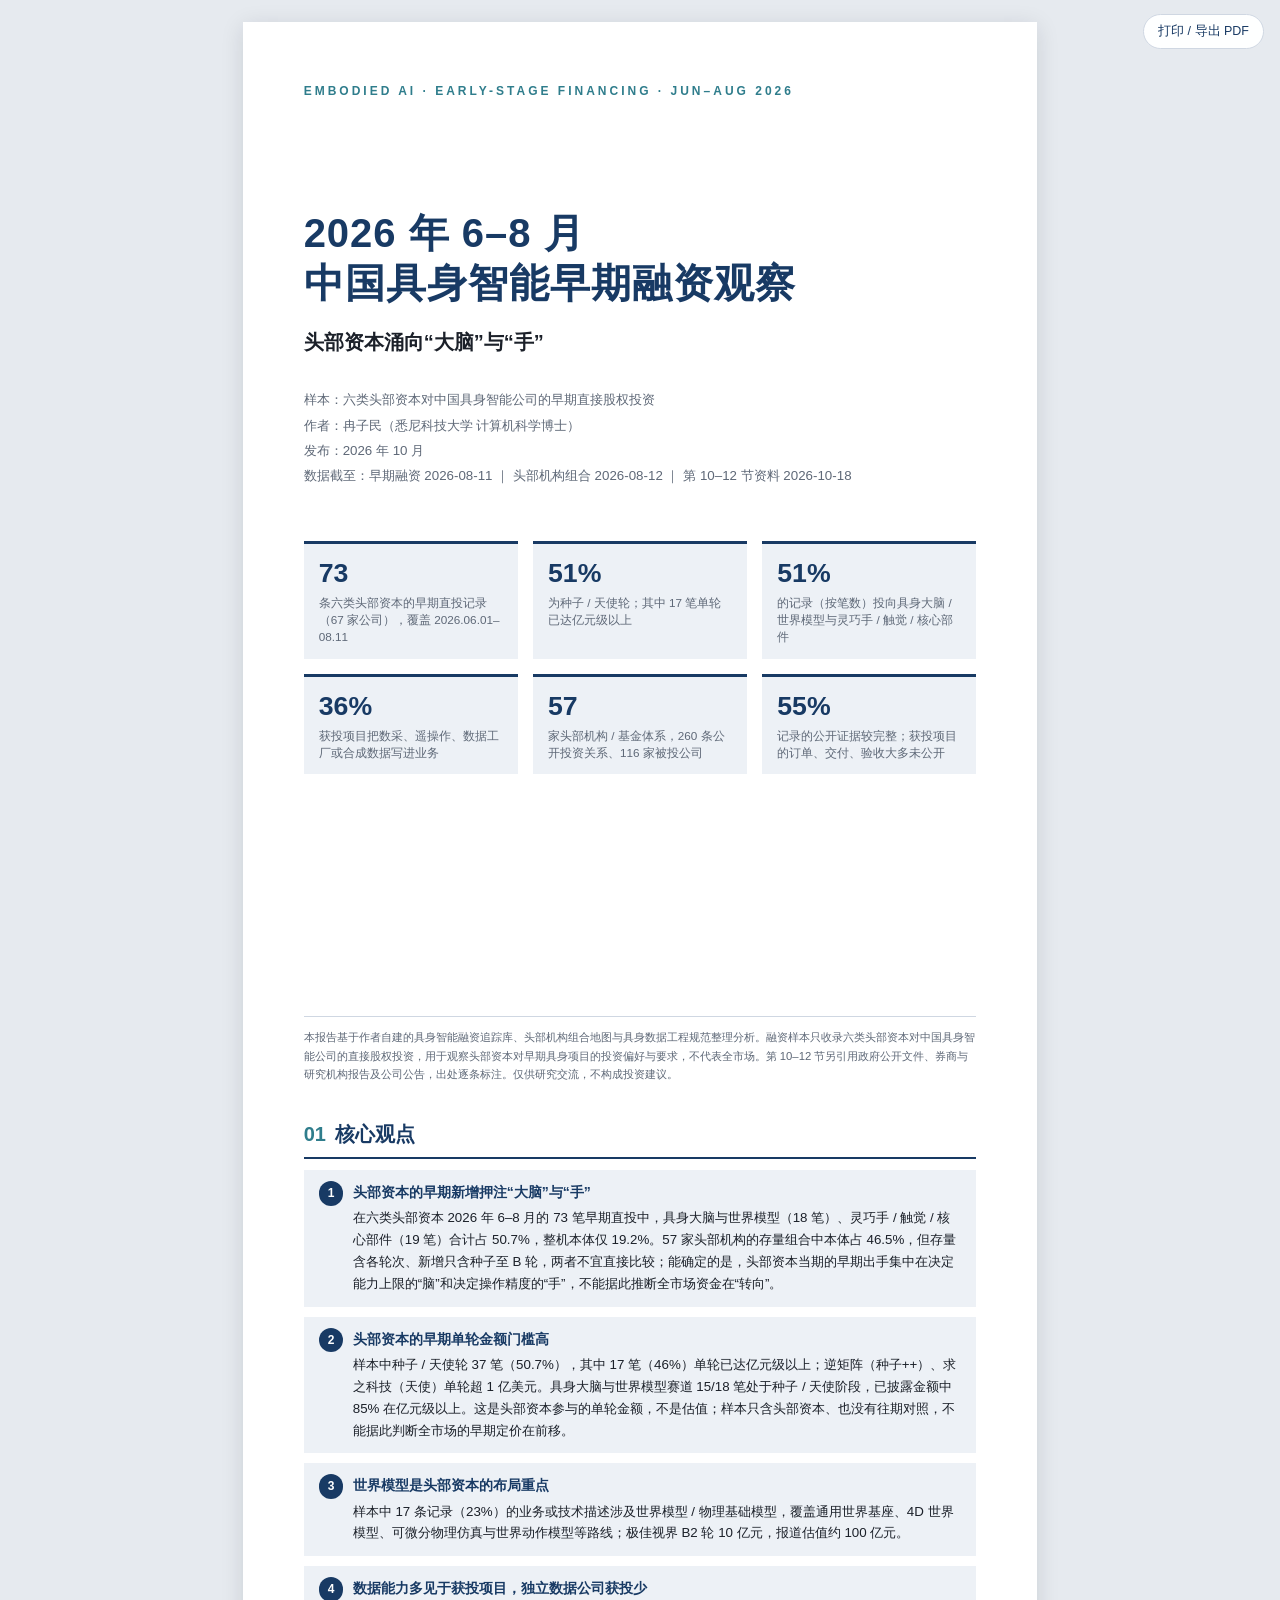
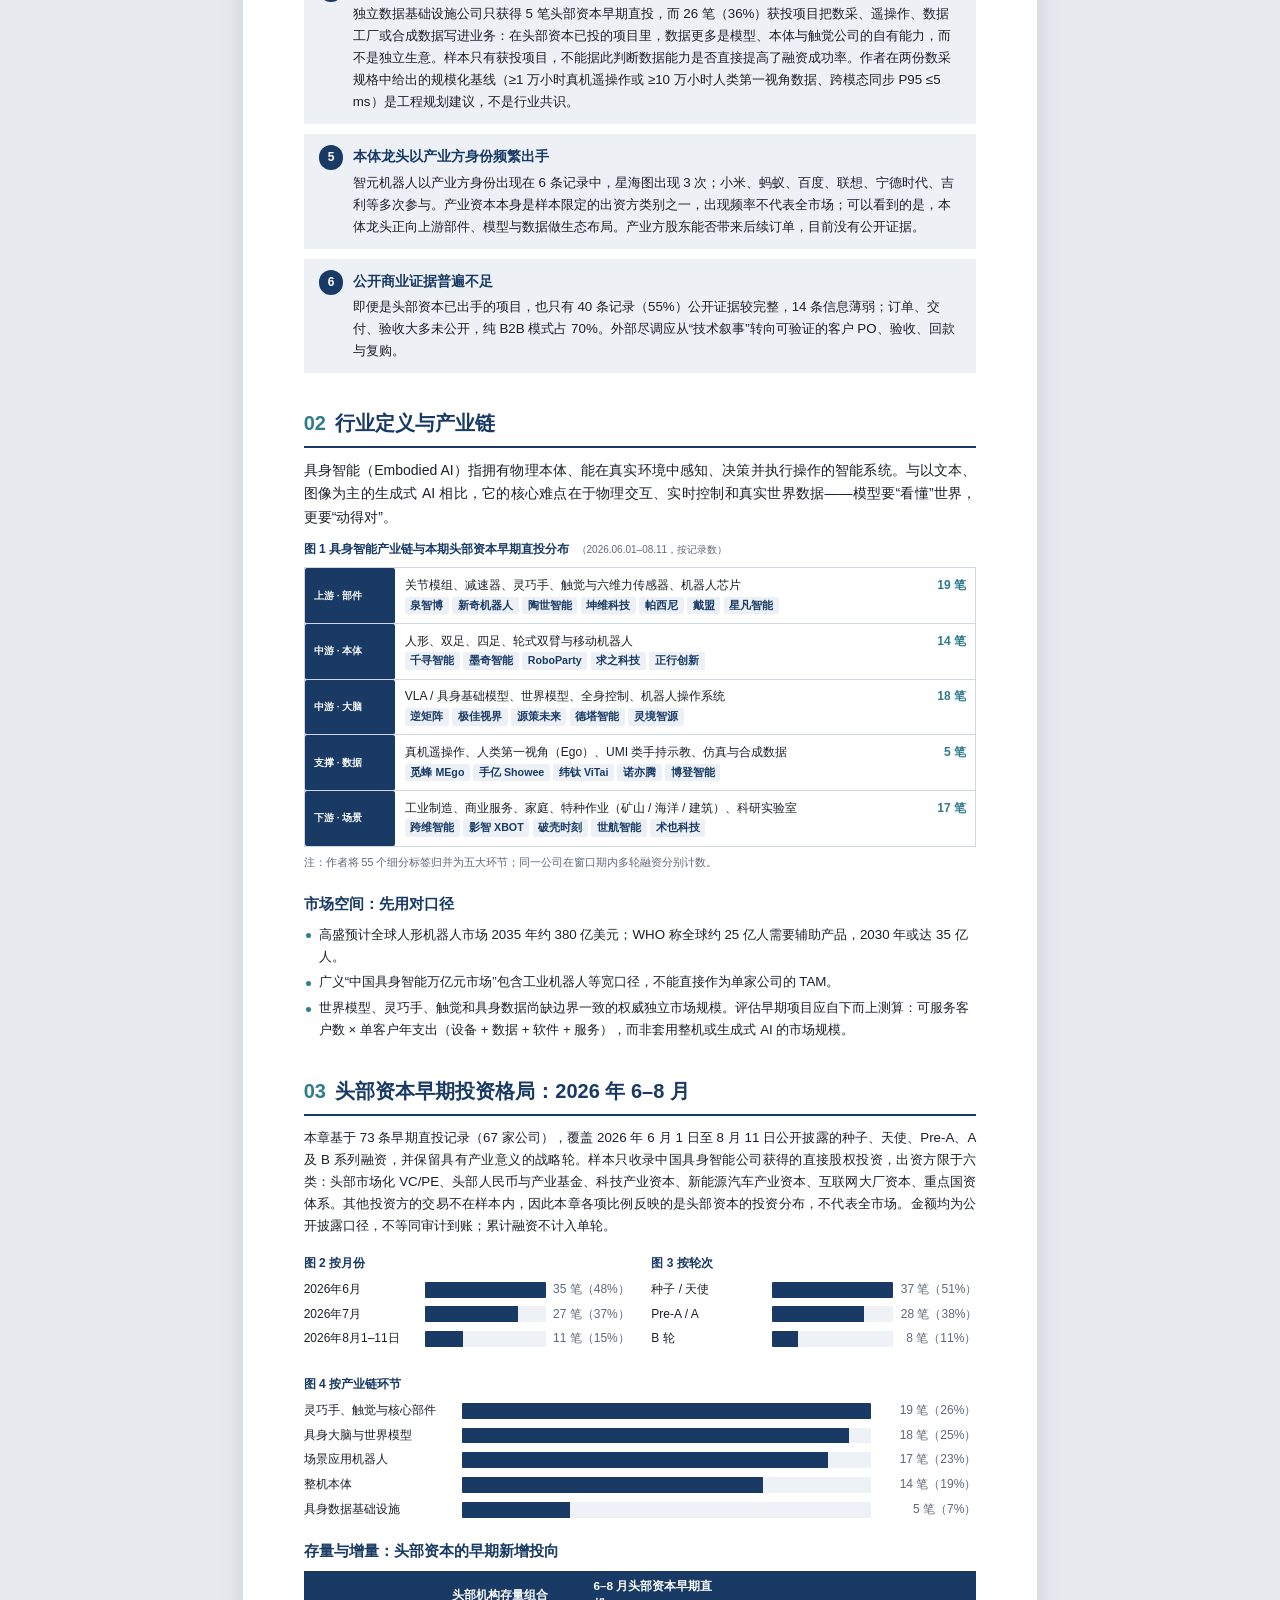
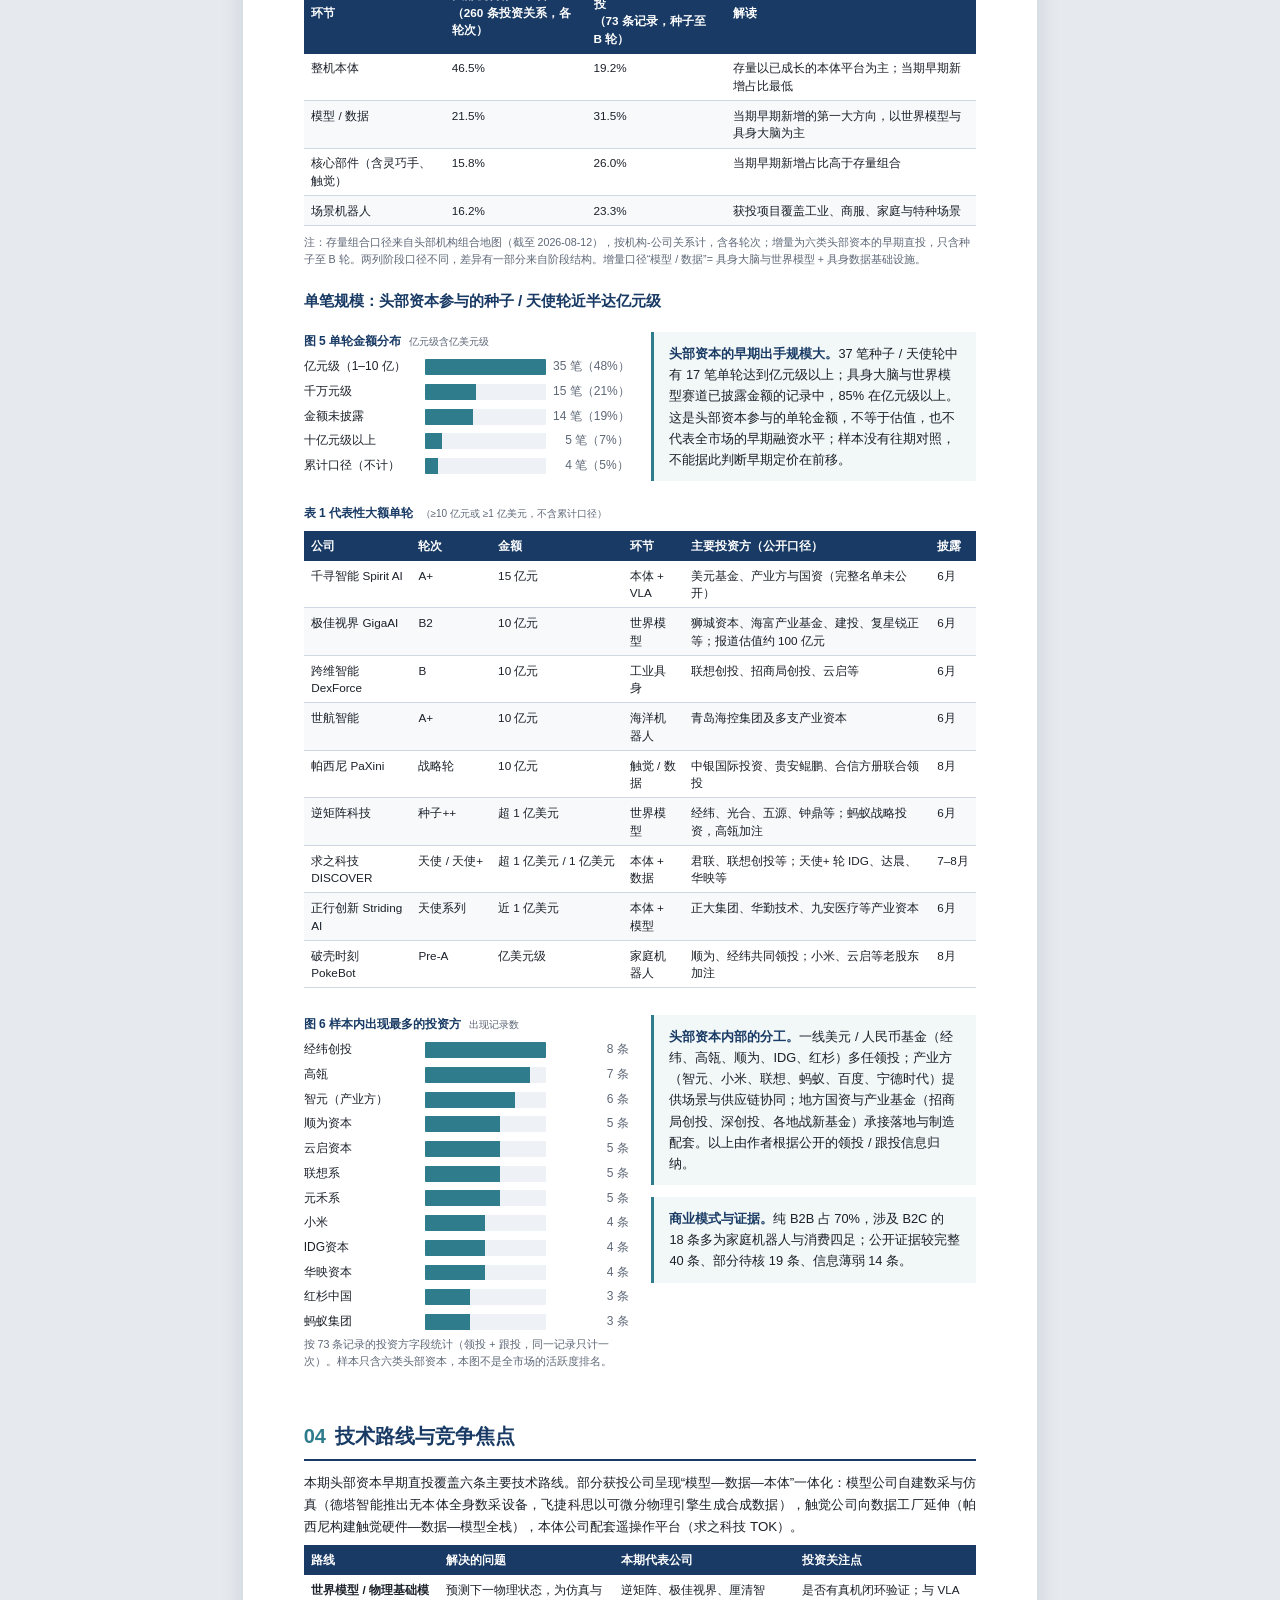
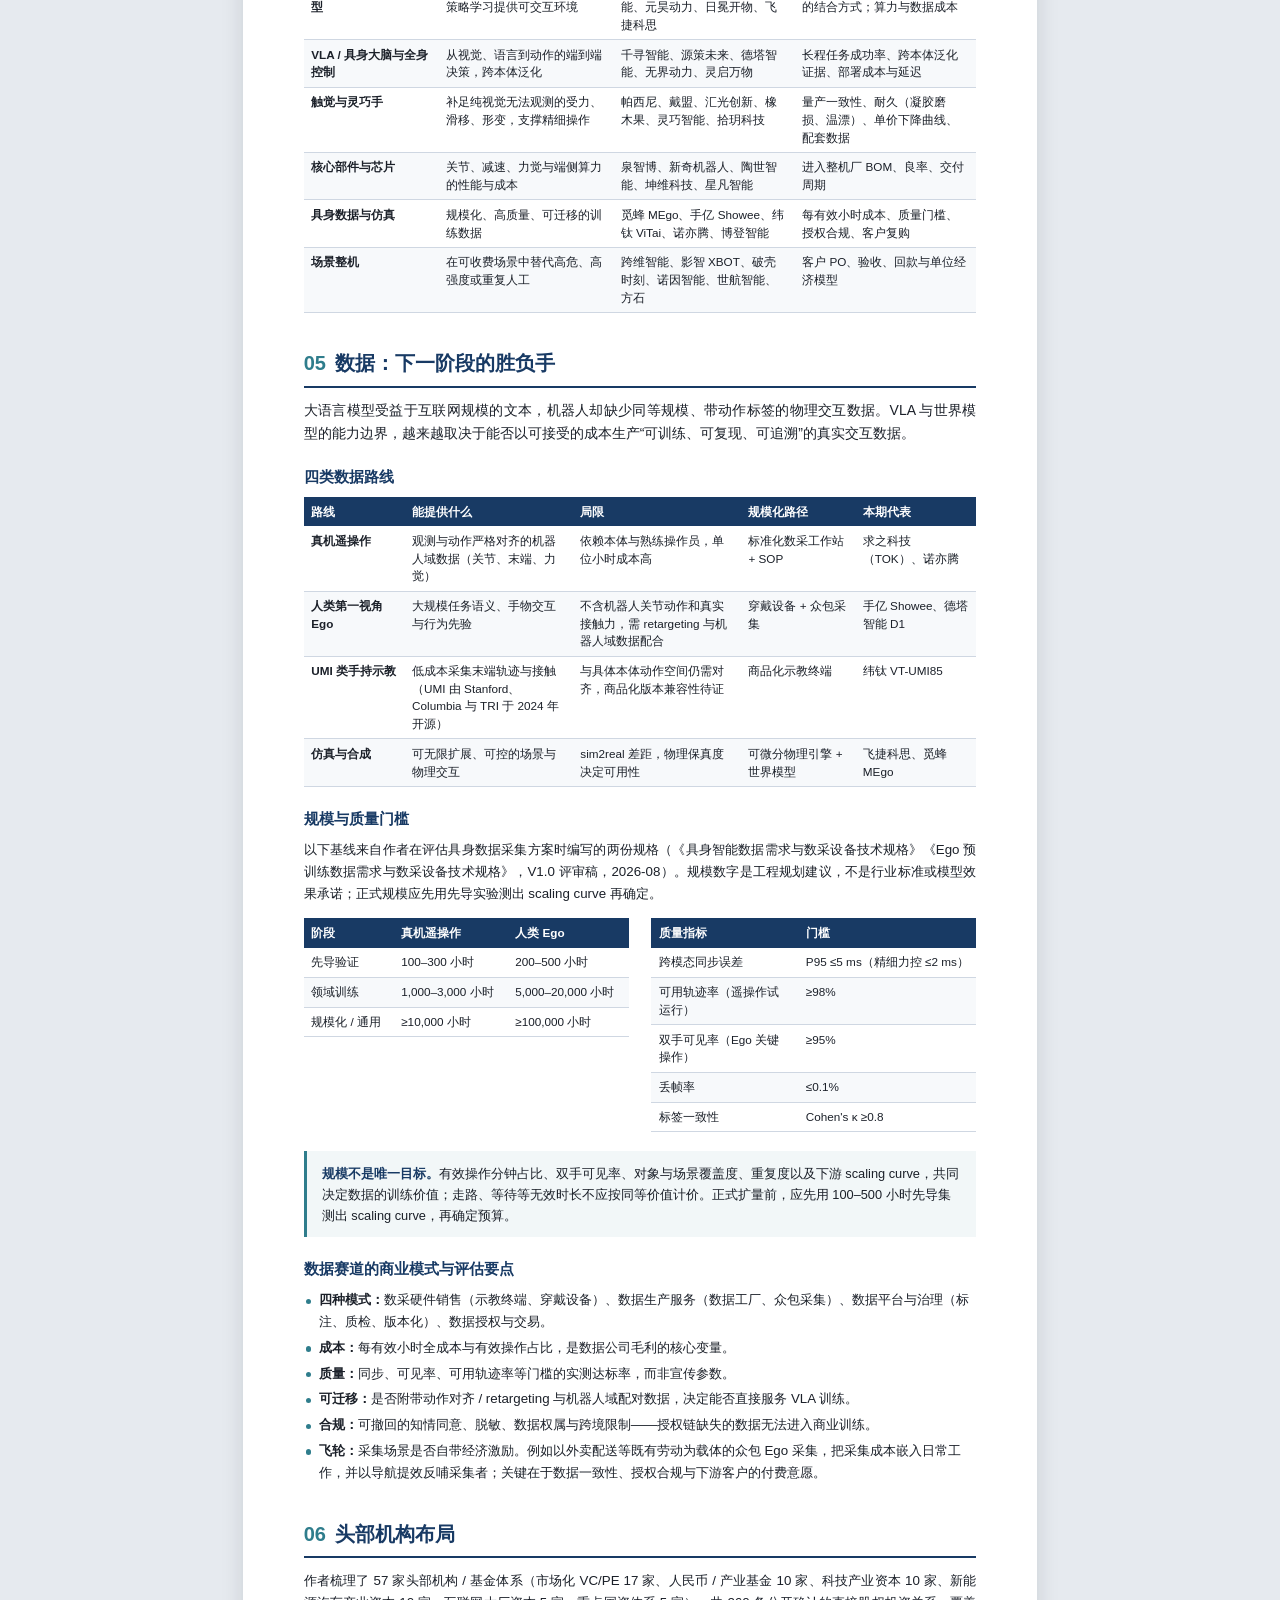
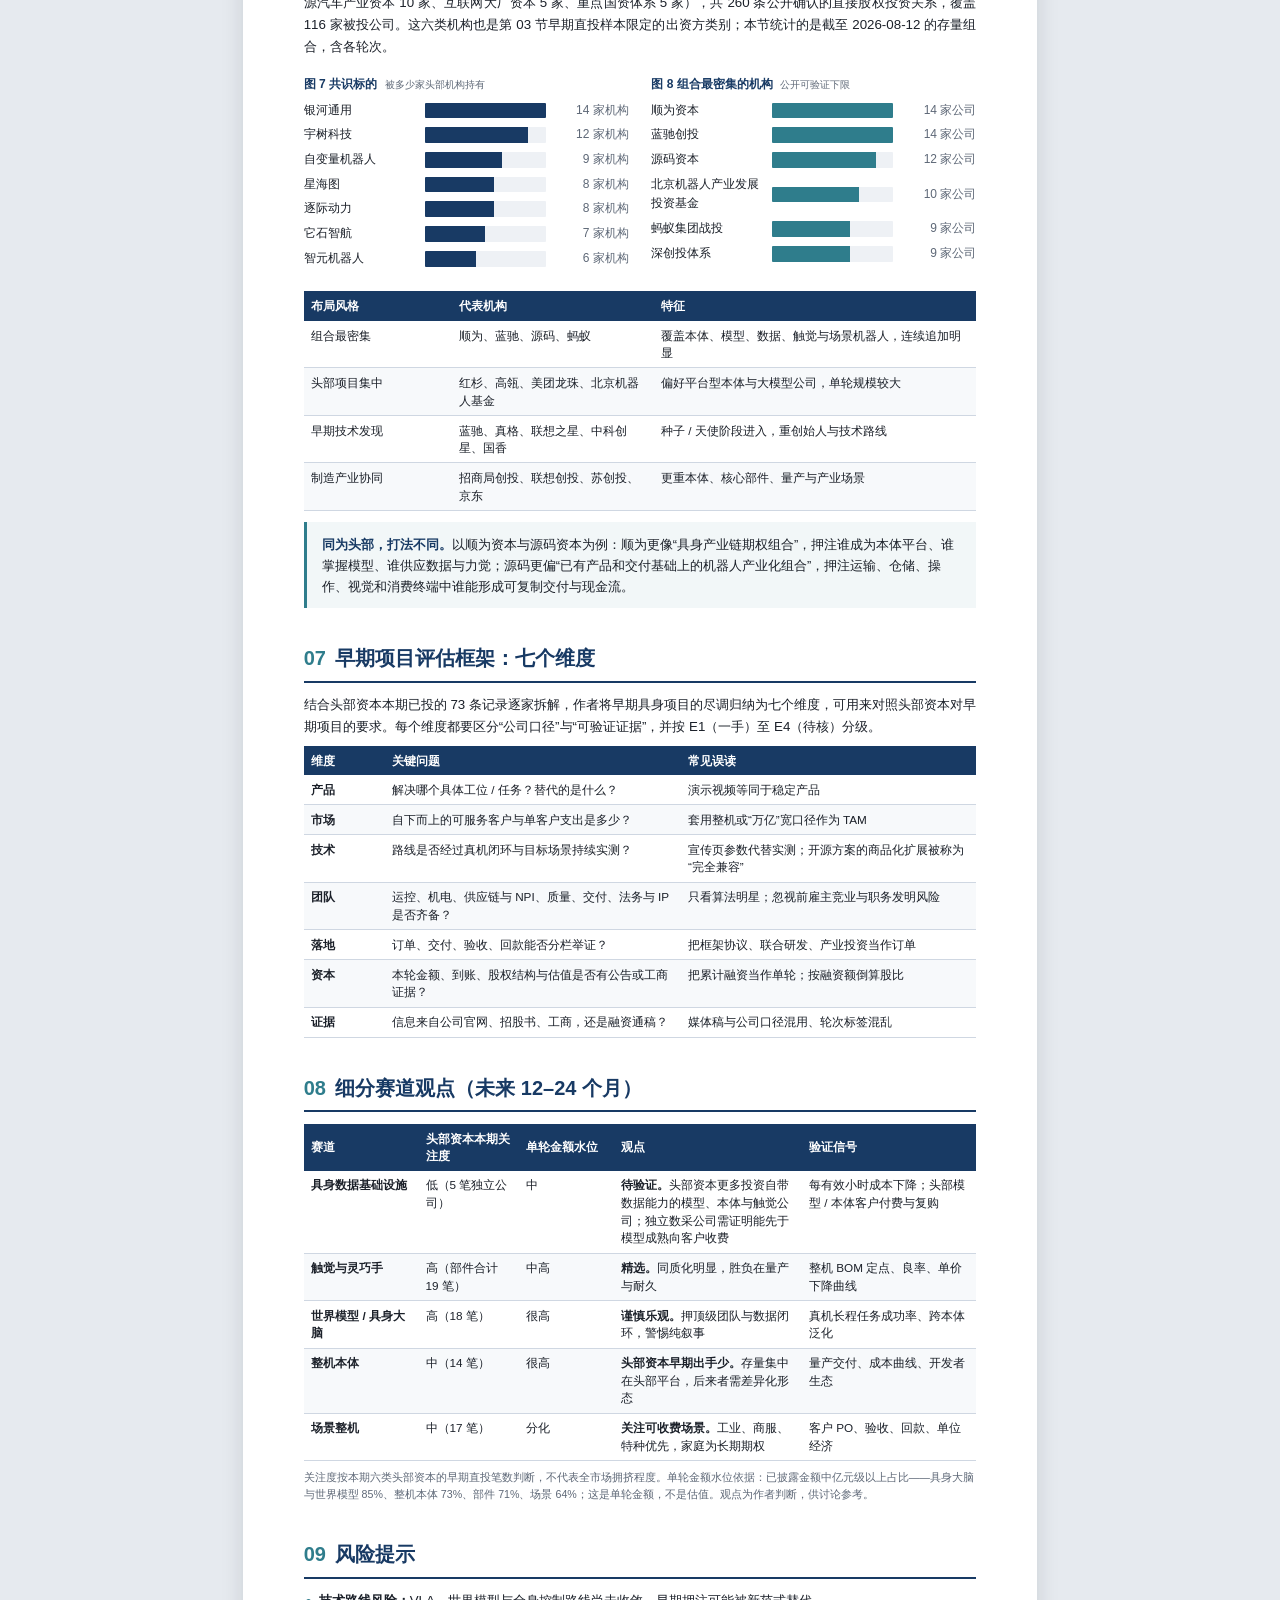
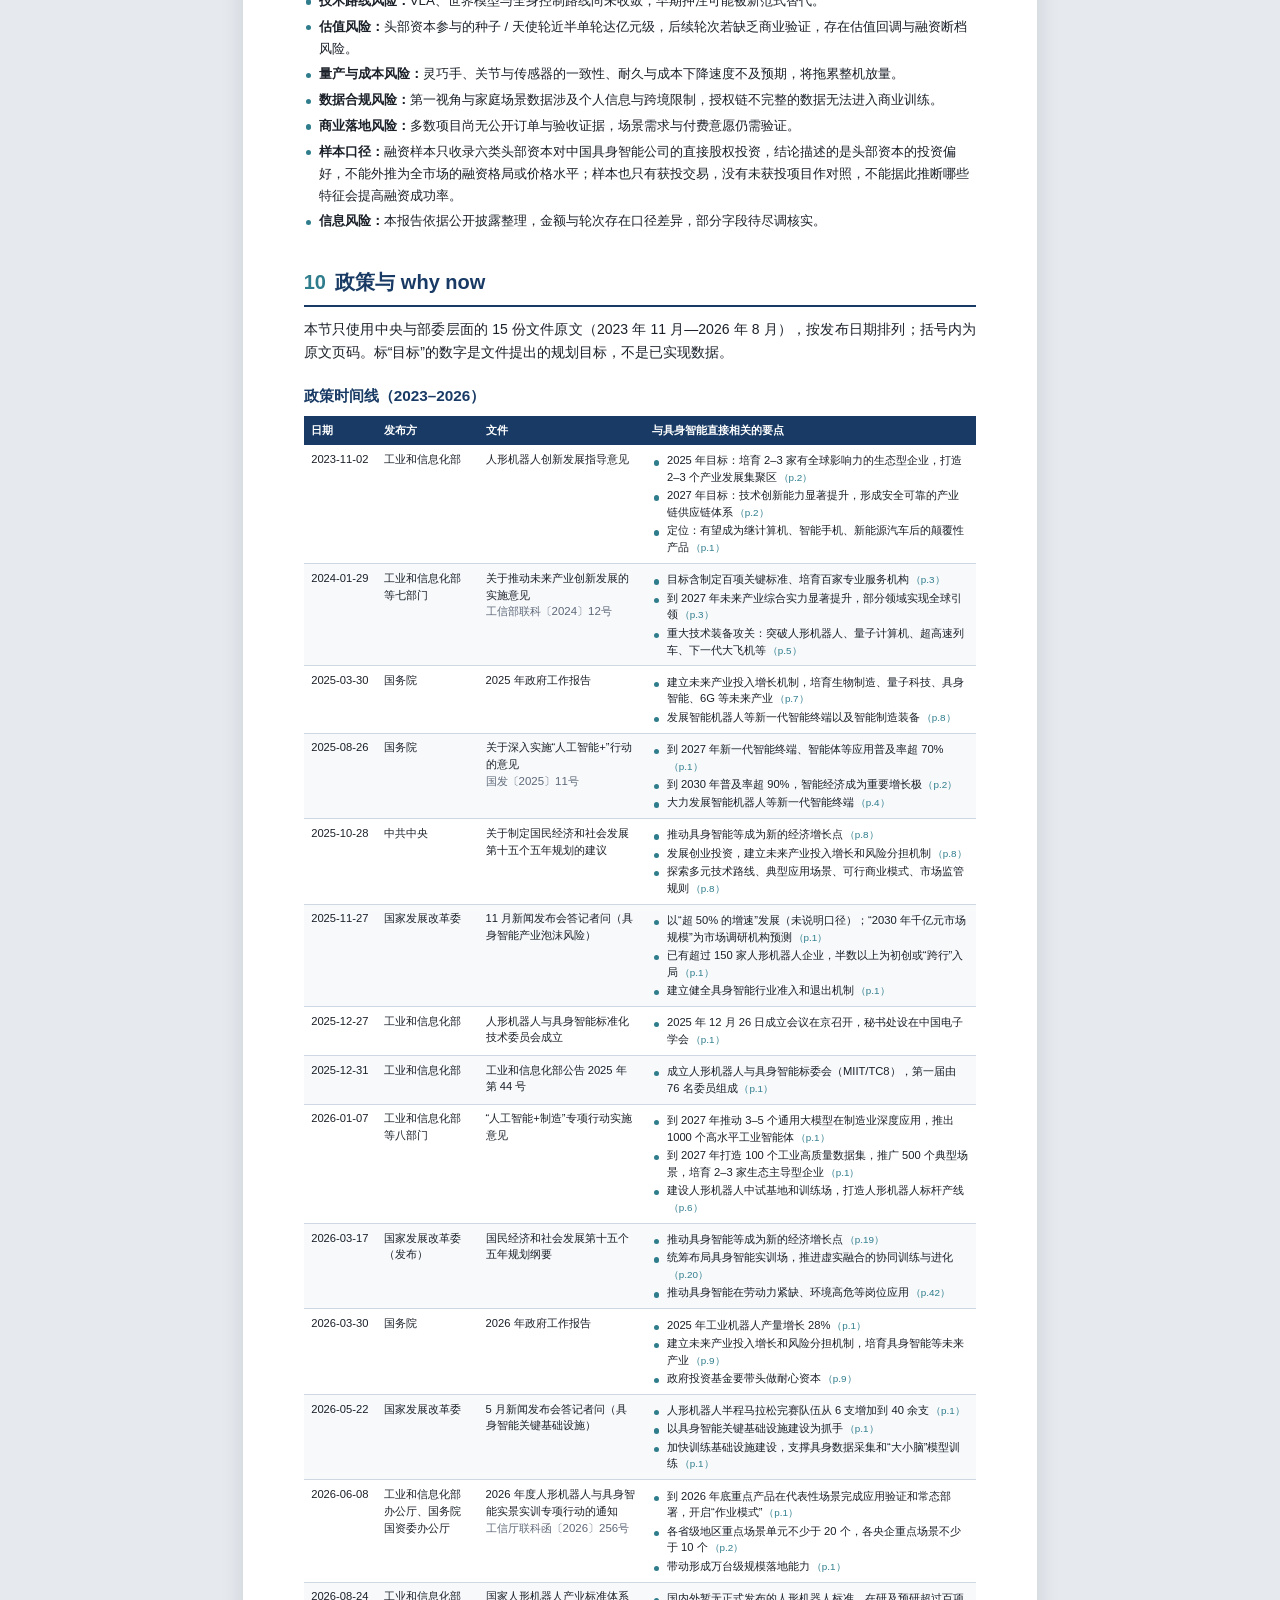
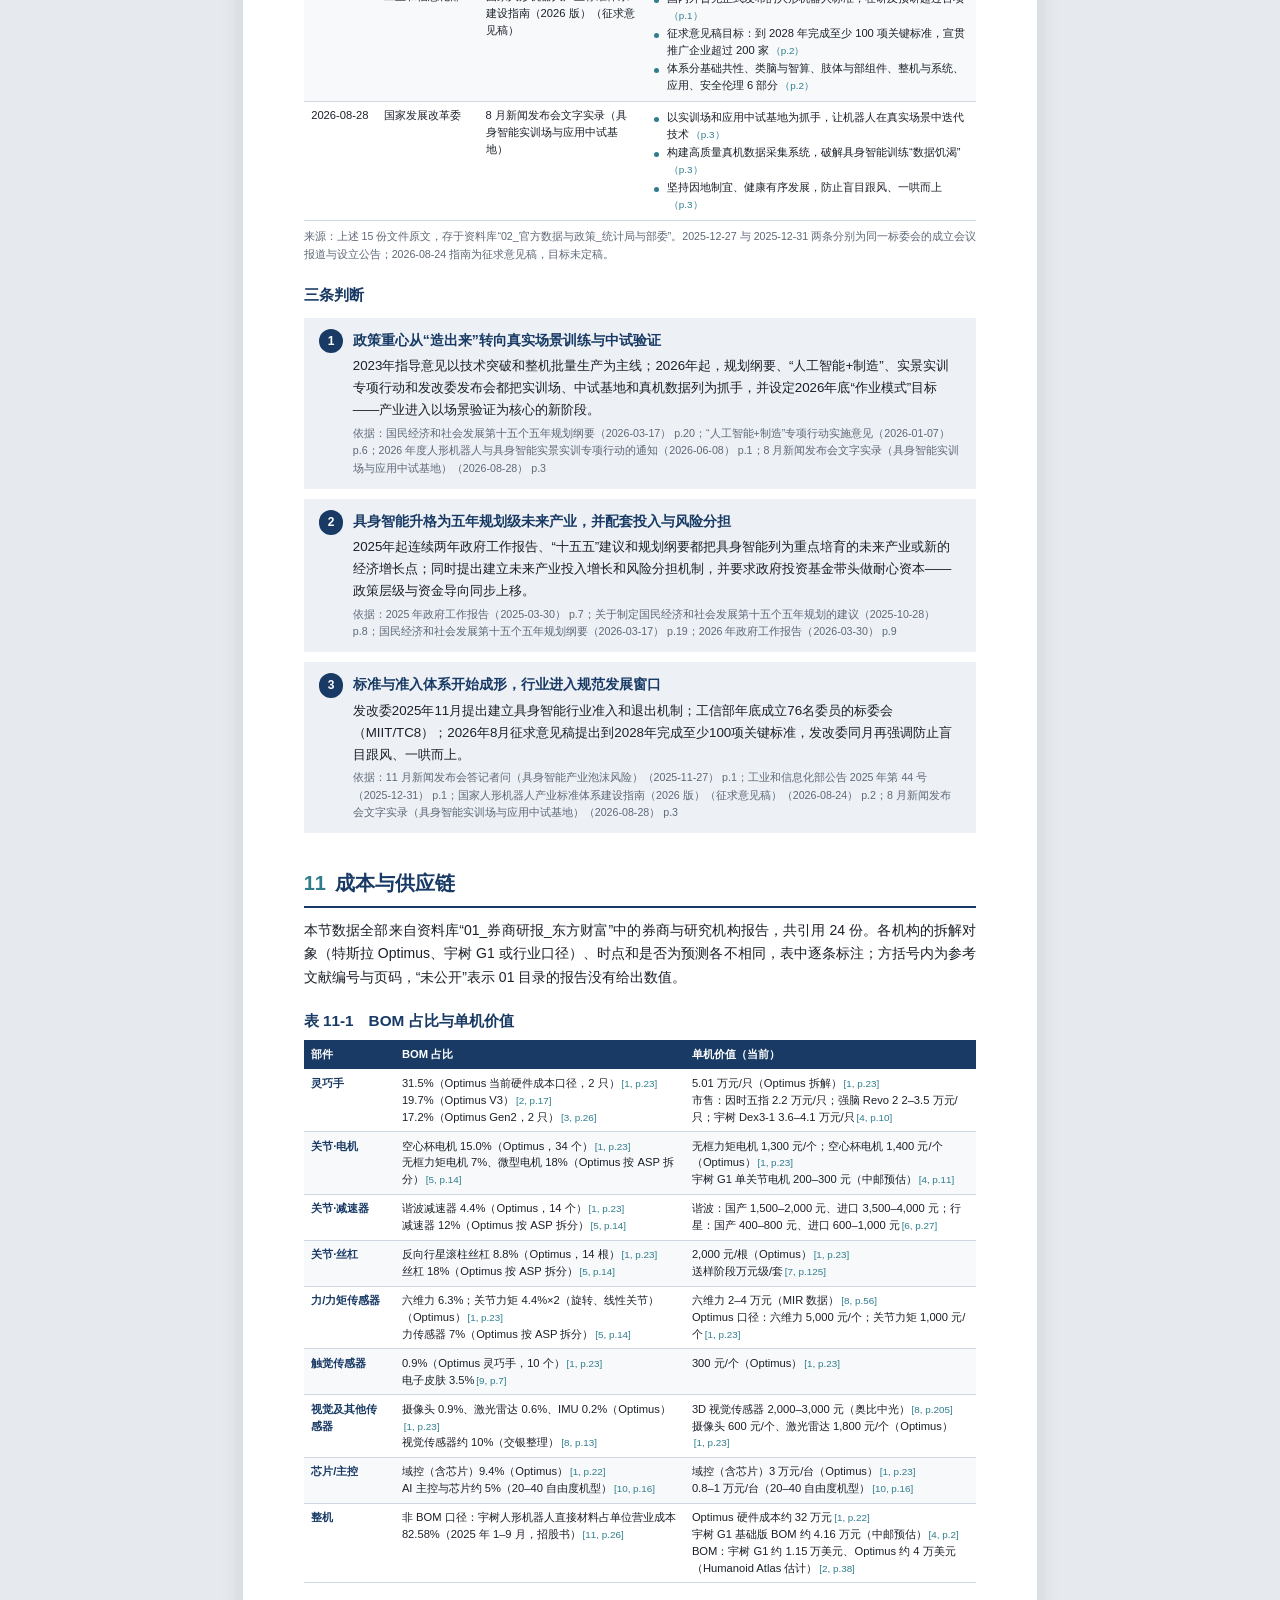
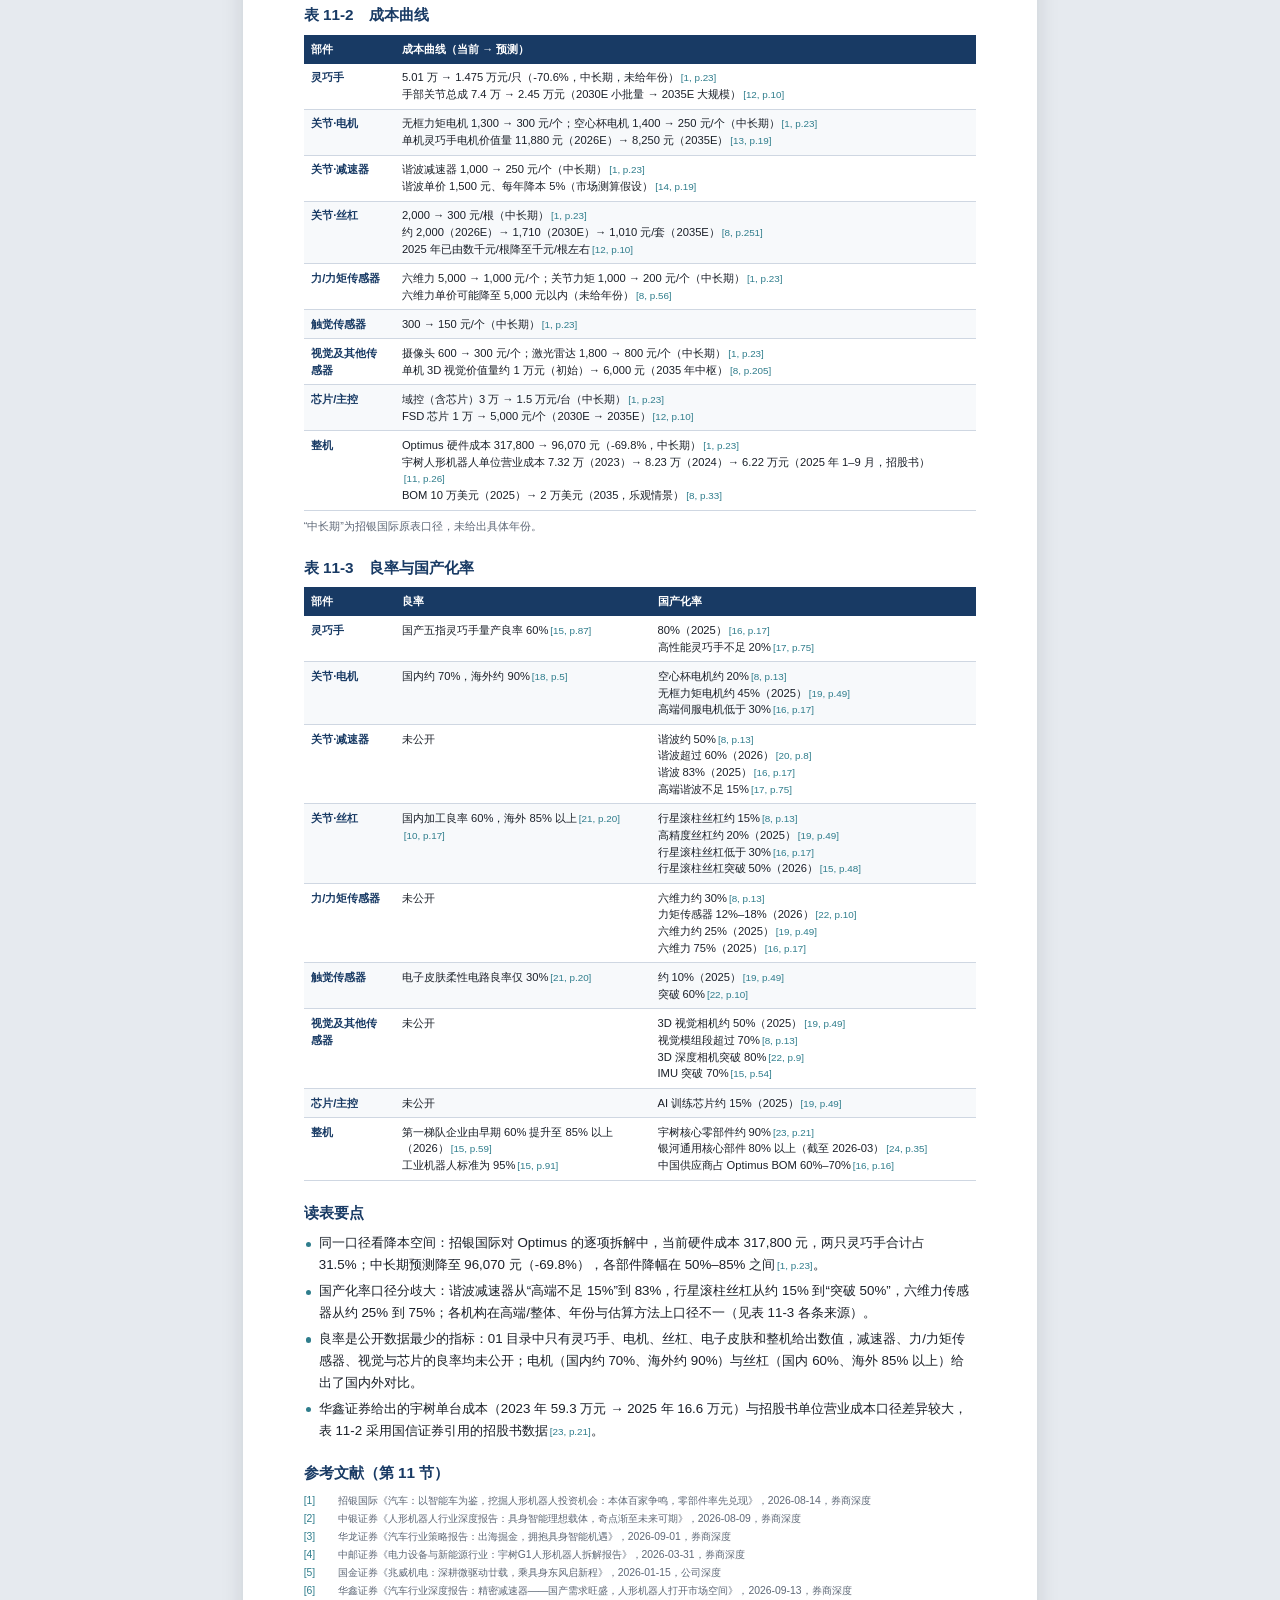
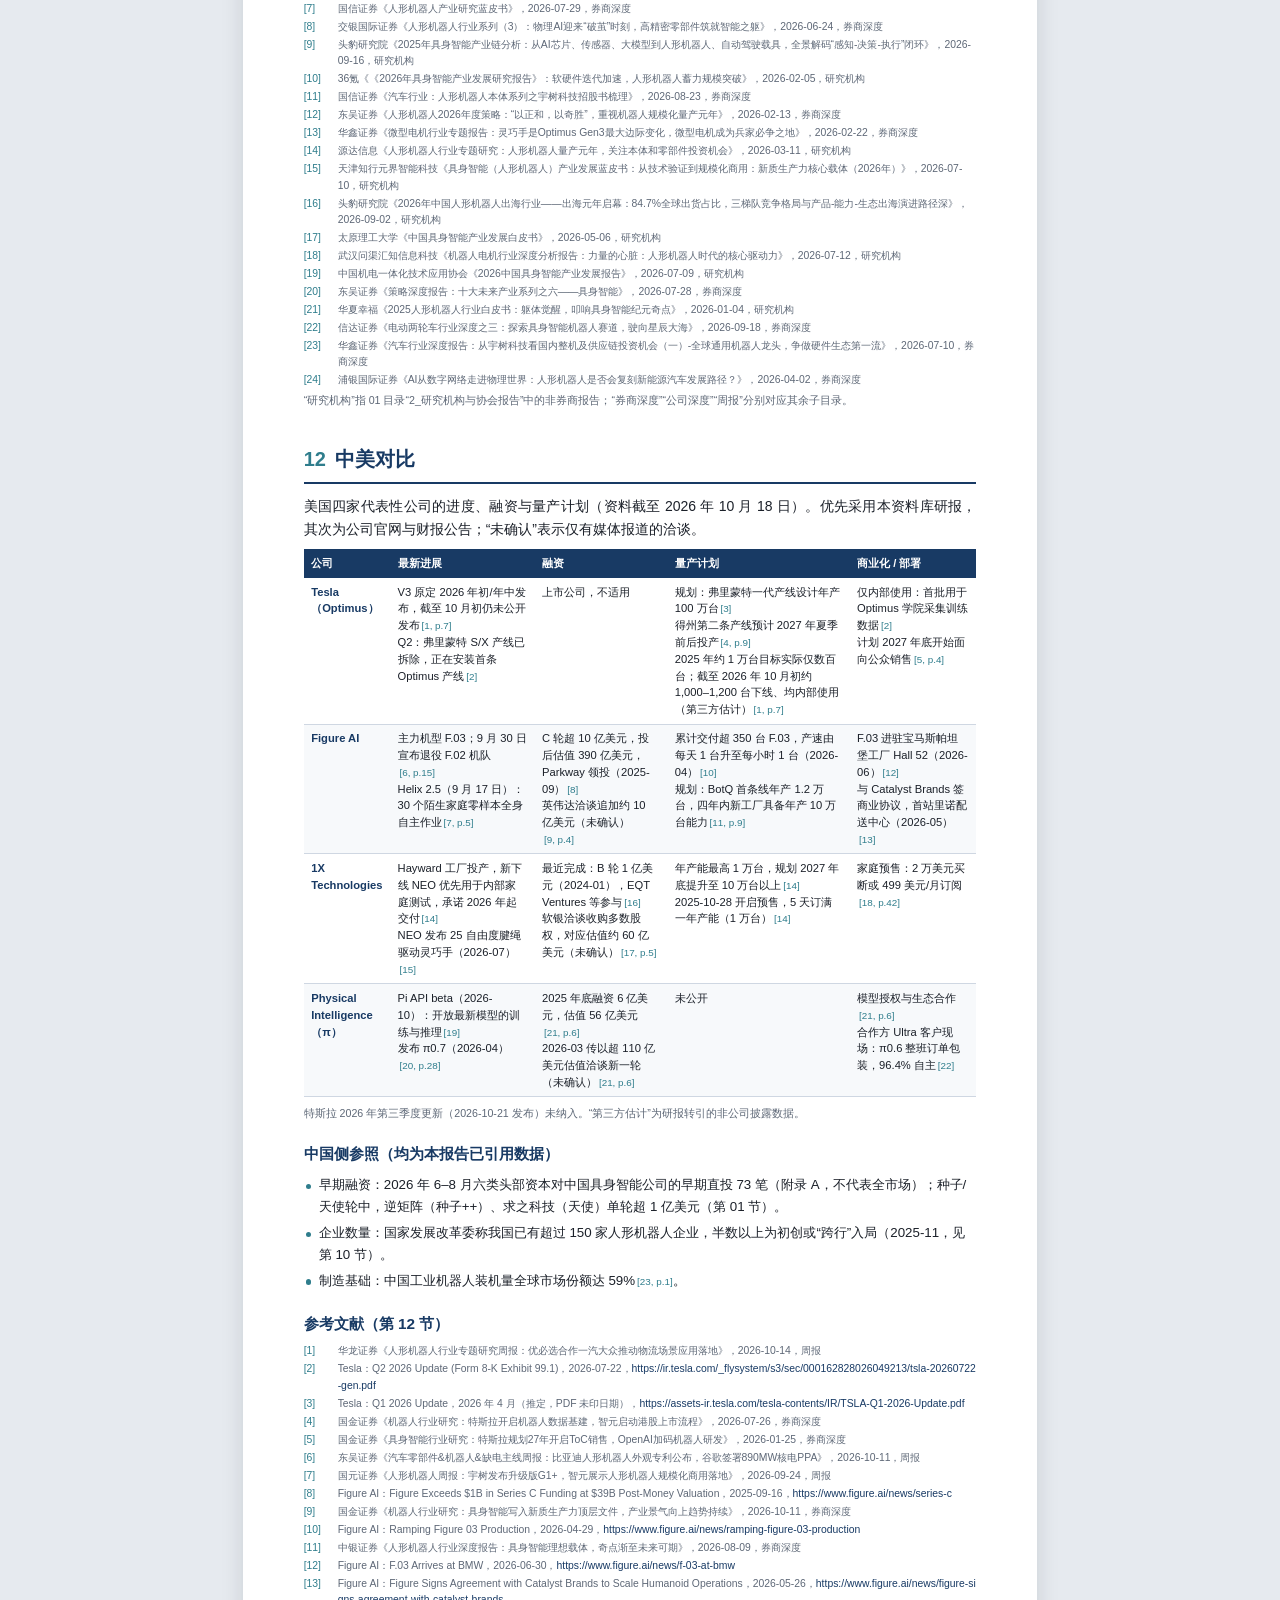
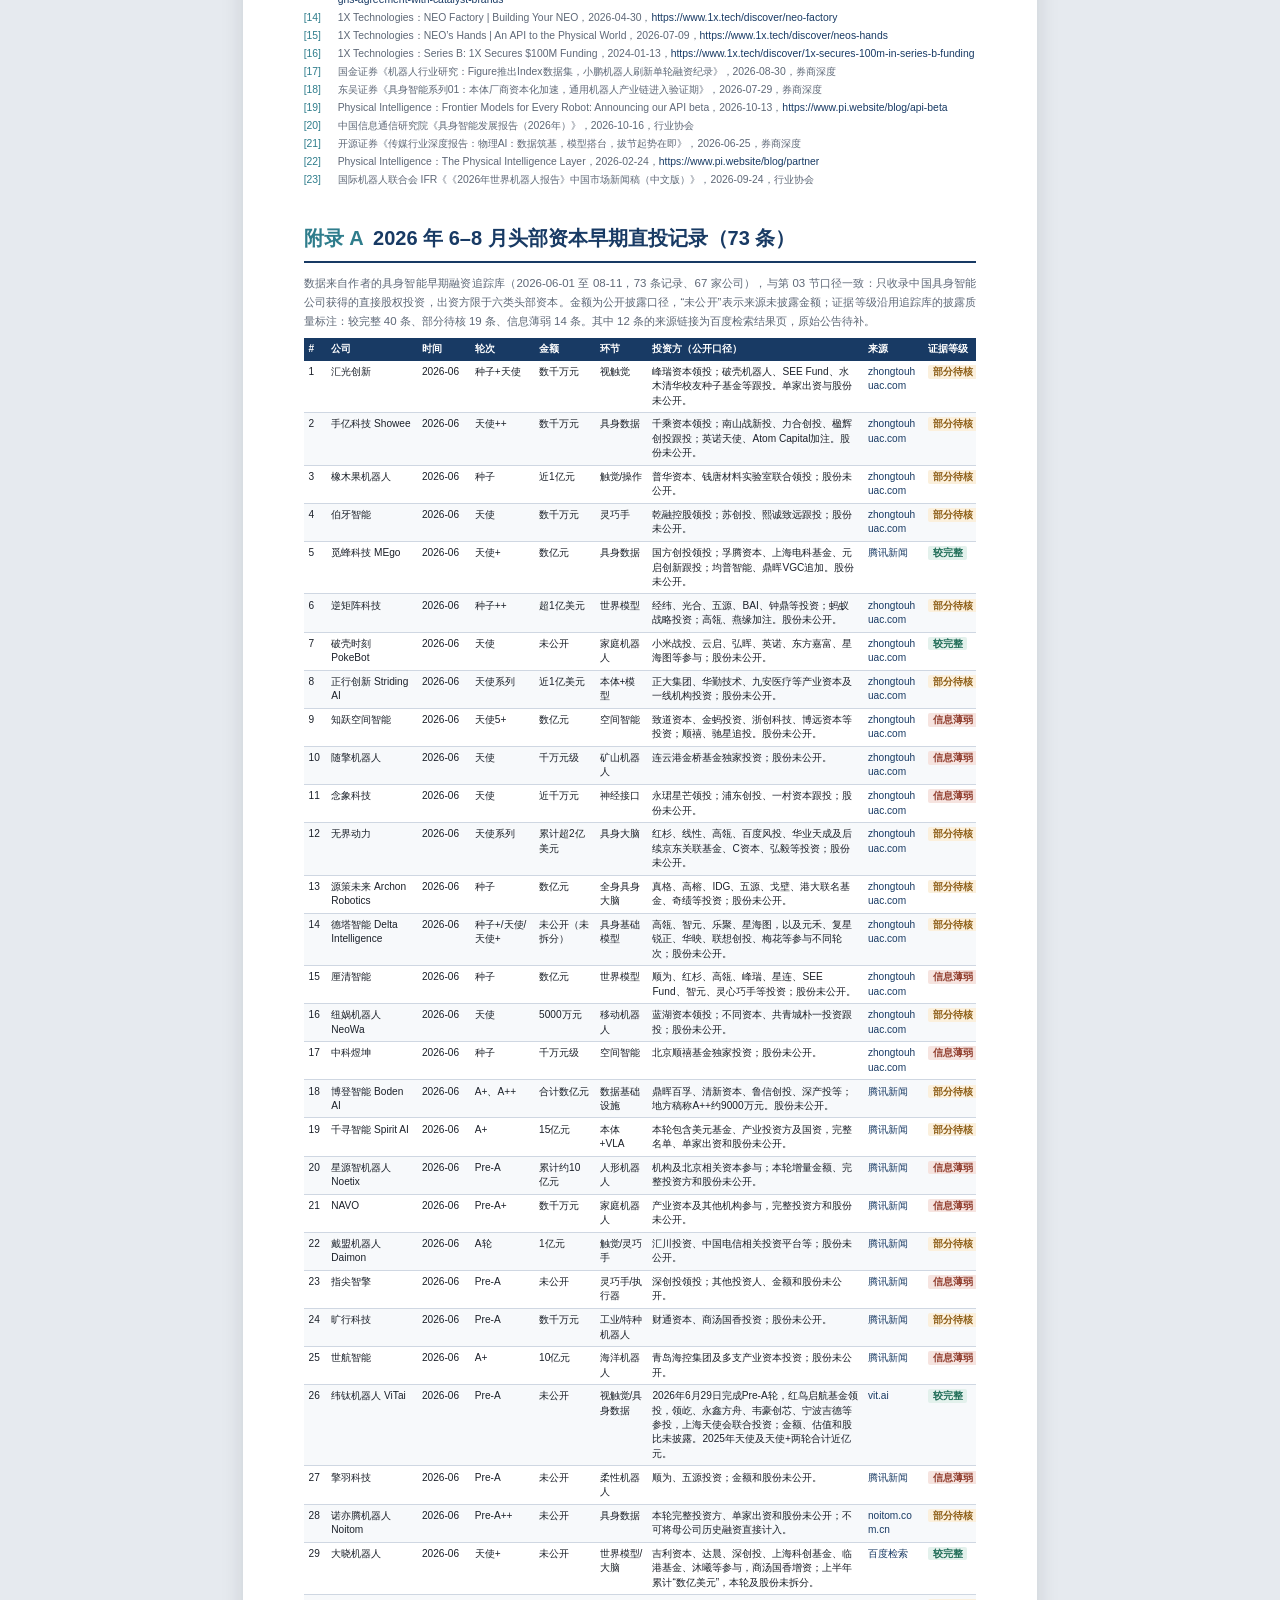
==== commit d31b8ebb: "Report: restate findings as top-tier investor sample, not market-wide" ====
--- a/research/embodied-ai-2026h2.html
+++ b/research/embodied-ai-2026h2.html
@@ -114,34 +114,34 @@
   <div>
     <div class="eyebrow">EMBODIED AI · EARLY-STAGE FINANCING · JUN–AUG 2026</div>
     <h1>2026 年 6–8 月<br>中国具身智能早期融资观察</h1>
-    <div class="sub">资本涌向“大脑”与“手”</div>
-    <div class="meta">作者：冉子民（悉尼科技大学 计算机科学博士）<br>发布：2026 年 10 月<br>数据截至：早期融资 2026-08-11 ｜ 头部机构组合 2026-08-12 ｜ 第 10–12 节资料 2026-10-18</div>
+    <div class="sub">头部资本涌向“大脑”与“手”</div>
+    <div class="meta">样本：六类头部资本对中国具身智能公司的早期直接股权投资<br>作者：冉子民（悉尼科技大学 计算机科学博士）<br>发布：2026 年 10 月<br>数据截至：早期融资 2026-08-11 ｜ 头部机构组合 2026-08-12 ｜ 第 10–12 节资料 2026-10-18</div>
     <div class="tiles">
-      <div class="tile"><b>73</b><span>条早期融资记录（67 家公司），覆盖 2026.06.01–08.11</span></div>
+      <div class="tile"><b>73</b><span>条六类头部资本的早期直投记录（67 家公司），覆盖 2026.06.01–08.11</span></div>
       <div class="tile"><b>51%</b><span>为种子 / 天使轮；其中 17 笔单轮已达亿元级以上</span></div>
-      <div class="tile"><b>51%</b><span>投向具身大脑 / 世界模型与灵巧手 / 触觉 / 核心部件</span></div>
-      <div class="tile"><b>36%</b><span>项目把数采、遥操作、数据工厂或合成数据写进业务</span></div>
+      <div class="tile"><b>51%</b><span>的记录（按笔数）投向具身大脑 / 世界模型与灵巧手 / 触觉 / 核心部件</span></div>
+      <div class="tile"><b>36%</b><span>获投项目把数采、遥操作、数据工厂或合成数据写进业务</span></div>
       <div class="tile"><b>57</b><span>家头部机构 / 基金体系，260 条公开投资关系、116 家被投公司</span></div>
-      <div class="tile"><b>55%</b><span>记录的公开证据较完整；订单、交付、验收普遍未披露</span></div>
+      <div class="tile"><b>55%</b><span>记录的公开证据较完整；获投项目的订单、交付、验收大多未公开</span></div>
     </div>
   </div>
-  <div class="cover-foot">本报告基于作者自建的具身智能融资追踪库、头部机构组合地图与具身数据工程规范整理分析；第 10–12 节另引用政府公开文件、券商与研究机构报告及公司公告，出处逐条标注。仅供研究交流，不构成投资建议。</div>
+  <div class="cover-foot">本报告基于作者自建的具身智能融资追踪库、头部机构组合地图与具身数据工程规范整理分析。融资样本只收录六类头部资本对中国具身智能公司的直接股权投资，用于观察头部资本对早期具身项目的投资偏好与要求，不代表全市场。第 10–12 节另引用政府公开文件、券商与研究机构报告及公司公告，出处逐条标注。仅供研究交流，不构成投资建议。</div>
 </section>
 
 <h2><span class="no">01</span>核心观点</h2>
 <ol class="kt">
-  <li><b class="t">资金流向从“本体”转向“大脑 + 手”</b>头部机构存量组合中，整机本体占 46.5%；而 2026 年 6–8 月新增早期融资里，具身大脑与世界模型（18 笔）、灵巧手 / 触觉 / 核心部件（19 笔）合计占 50.7%，整机本体仅 19.2%。新钱在押注决定能力上限的“脑”和决定操作精度的“手”。</li>
-  <li><b class="t">早期定价显著前移</b>种子 / 天使轮占全部记录的 50.7%，其中 17 笔（46%）单轮已达亿元级以上；逆矩阵（种子++）、求之科技（天使）单轮超 1 亿美元。具身大脑与世界模型赛道 15/18 笔处于种子 / 天使阶段，已披露金额中 85% 在亿元级以上——早期价格已提前计入“平台期权”。</li>
-  <li><b class="t">世界模型成为新共识</b>17 条记录（23%）的业务或技术描述涉及世界模型 / 物理基础模型，覆盖通用世界基座、4D 世界模型、可微分物理仿真与世界动作模型等路线；极佳视界 B2 轮 10 亿元，报道估值约 100 亿元。</li>
-  <li><b class="t">数据是被低估的瓶颈，也是结构性机会</b>独立数据基础设施公司仅 5 笔，但 26 笔（36%）项目把数采、遥操作、数据工厂或合成数据写进业务——数据正成为本体、触觉与模型公司的“第二曲线”。规模化训练需 ≥1 万小时真机遥操作或 ≥10 万小时人类第一视角（Ego）数据，并满足跨模态同步 P95 ≤5 ms 等工程门槛，数据质量本身就是壁垒。</li>
-  <li><b class="t">产业资本与本体龙头深度入场</b>智元机器人以产业方身份出现在 6 条融资记录中，星海图出现 3 次；小米、蚂蚁、百度、联想、宁德时代、吉利等密集参与。本体龙头正向上游部件、模型与数据做生态卡位，项目的“产业方股东结构”开始影响后续订单与估值。</li>
-  <li><b class="t">商业证据普遍不足，尽调重心需要转移</b>仅 40 条记录（55%）公开证据较完整，13 条信息薄弱；订单、交付、验收大多未披露，纯 B2B 模式占 70%。尽调应从“技术叙事”转向可验证的客户 PO、验收、回款与复购。</li>
+  <li><b class="t">头部资本的早期新增押注“大脑”与“手”</b>在六类头部资本 2026 年 6–8 月的 73 笔早期直投中，具身大脑与世界模型（18 笔）、灵巧手 / 触觉 / 核心部件（19 笔）合计占 50.7%，整机本体仅 19.2%。57 家头部机构的存量组合中本体占 46.5%，但存量含各轮次、新增只含种子至 B 轮，两者不宜直接比较；能确定的是，头部资本当期的早期出手集中在决定能力上限的“脑”和决定操作精度的“手”，不能据此推断全市场资金在“转向”。</li>
+  <li><b class="t">头部资本的早期单轮金额门槛高</b>样本中种子 / 天使轮 37 笔（50.7%），其中 17 笔（46%）单轮已达亿元级以上；逆矩阵（种子++）、求之科技（天使）单轮超 1 亿美元。具身大脑与世界模型赛道 15/18 笔处于种子 / 天使阶段，已披露金额中 85% 在亿元级以上。这是头部资本参与的单轮金额，不是估值；样本只含头部资本、也没有往期对照，不能据此判断全市场的早期定价在前移。</li>
+  <li><b class="t">世界模型是头部资本的布局重点</b>样本中 17 条记录（23%）的业务或技术描述涉及世界模型 / 物理基础模型，覆盖通用世界基座、4D 世界模型、可微分物理仿真与世界动作模型等路线；极佳视界 B2 轮 10 亿元，报道估值约 100 亿元。</li>
+  <li><b class="t">数据能力多见于获投项目，独立数据公司获投少</b>独立数据基础设施公司只获得 5 笔头部资本早期直投，而 26 笔（36%）获投项目把数采、遥操作、数据工厂或合成数据写进业务：在头部资本已投的项目里，数据更多是模型、本体与触觉公司的自有能力，而不是独立生意。样本只有获投项目，不能据此判断数据能力是否直接提高了融资成功率。作者在两份数采规格中给出的规模化基线（≥1 万小时真机遥操作或 ≥10 万小时人类第一视角数据、跨模态同步 P95 ≤5 ms）是工程规划建议，不是行业共识。</li>
+  <li><b class="t">本体龙头以产业方身份频繁出手</b>智元机器人以产业方身份出现在 6 条记录中，星海图出现 3 次；小米、蚂蚁、百度、联想、宁德时代、吉利等多次参与。产业资本本身是样本限定的出资方类别之一，出现频率不代表全市场；可以看到的是，本体龙头正向上游部件、模型与数据做生态布局。产业方股东能否带来后续订单，目前没有公开证据。</li>
+  <li><b class="t">公开商业证据普遍不足</b>即便是头部资本已出手的项目，也只有 40 条记录（55%）公开证据较完整，14 条信息薄弱；订单、交付、验收大多未公开，纯 B2B 模式占 70%。外部尽调应从“技术叙事”转向可验证的客户 PO、验收、回款与复购。</li>
 </ol>
 
 <h2><span class="no">02</span>行业定义与产业链</h2>
 <p class="lead">具身智能（Embodied AI）指拥有物理本体、能在真实环境中感知、决策并执行操作的智能系统。与以文本、图像为主的生成式 AI 相比，它的核心难点在于物理交互、实时控制和真实世界数据——模型要“看懂”世界，更要“动得对”。</p>
 <figure>
-  <figcaption>图 1 具身智能产业链与本期融资分布<small>（2026.06.01–08.11，按记录数）</small></figcaption>
+  <figcaption>图 1 具身智能产业链与本期头部资本早期直投分布<small>（2026.06.01–08.11，按记录数）</small></figcaption>
   <div class="chain">
     <div class="lv">上游 · 部件</div><div>关节模组、减速器、灵巧手、触觉与六维力传感器、机器人芯片<br><span class="tag">泉智博</span> <span class="tag">新奇机器人</span> <span class="tag">陶世智能</span> <span class="tag">坤维科技</span> <span class="tag">帕西尼</span> <span class="tag">戴盟</span> <span class="tag">星凡智能</span></div><div class="cnt">19 笔</div>
     <div class="lv">中游 · 本体</div><div>人形、双足、四足、轮式双臂与移动机器人<br><span class="tag">千寻智能</span> <span class="tag">墨奇智能</span> <span class="tag">RoboParty</span> <span class="tag">求之科技</span> <span class="tag">正行创新</span></div><div class="cnt">14 笔</div>
@@ -158,39 +158,39 @@
   <li>世界模型、灵巧手、触觉和具身数据尚缺边界一致的权威独立市场规模。评估早期项目应自下而上测算：可服务客户数 × 单客户年支出（设备 + 数据 + 软件 + 服务），而非套用整机或生成式 AI 的市场规模。</li>
 </ul>
 
-<h2><span class="no">03</span>融资格局：2026 年 6–8 月</h2>
-<p>本章基于 73 条早期融资记录（67 家公司），覆盖 2026 年 6 月 1 日至 8 月 11 日公开披露的种子、天使、Pre-A、A 及 B 系列融资，并保留具有产业意义的战略轮。金额均为公开披露口径，不等同审计到账；累计融资不计入单轮。</p>
+<h2><span class="no">03</span>头部资本早期投资格局：2026 年 6–8 月</h2>
+<p>本章基于 73 条早期直投记录（67 家公司），覆盖 2026 年 6 月 1 日至 8 月 11 日公开披露的种子、天使、Pre-A、A 及 B 系列融资，并保留具有产业意义的战略轮。样本只收录中国具身智能公司获得的直接股权投资，出资方限于六类：头部市场化 VC/PE、头部人民币与产业基金、科技产业资本、新能源汽车产业资本、互联网大厂资本、重点国资体系。其他投资方的交易不在样本内，因此本章各项比例反映的是头部资本的投资分布，不代表全市场。金额均为公开披露口径，不等同审计到账；累计融资不计入单轮。</p>
 <div class="grid2">
   <figure><figcaption>图 2 按月份</figcaption><div class="bars"><div class="bar"><span class="bl">2026年6月</span><span class="bt"><i style="width:100.0%;background:var(--accent)"></i></span><span class="bv">35 笔（48%）</span></div><div class="bar"><span class="bl">2026年7月</span><span class="bt"><i style="width:77.1%;background:var(--accent)"></i></span><span class="bv">27 笔（37%）</span></div><div class="bar"><span class="bl">2026年8月1–11日</span><span class="bt"><i style="width:31.4%;background:var(--accent)"></i></span><span class="bv">11 笔（15%）</span></div></div></figure>
   <figure><figcaption>图 3 按轮次</figcaption><div class="bars"><div class="bar"><span class="bl">种子 / 天使</span><span class="bt"><i style="width:100.0%;background:var(--accent)"></i></span><span class="bv">37 笔（51%）</span></div><div class="bar"><span class="bl">Pre-A / A</span><span class="bt"><i style="width:75.7%;background:var(--accent)"></i></span><span class="bv">28 笔（38%）</span></div><div class="bar"><span class="bl">B 轮</span><span class="bt"><i style="width:21.6%;background:var(--accent)"></i></span><span class="bv">8 笔（11%）</span></div></div></figure>
 </div>
 <figure><figcaption>图 4 按产业链环节</figcaption><div class="bars"><div class="bar"><span class="bl">灵巧手、触觉与核心部件</span><span class="bt"><i style="width:100.0%;background:var(--accent)"></i></span><span class="bv">19 笔（26%）</span></div><div class="bar"><span class="bl">具身大脑与世界模型</span><span class="bt"><i style="width:94.7%;background:var(--accent)"></i></span><span class="bv">18 笔（25%）</span></div><div class="bar"><span class="bl">场景应用机器人</span><span class="bt"><i style="width:89.5%;background:var(--accent)"></i></span><span class="bv">17 笔（23%）</span></div><div class="bar"><span class="bl">整机本体</span><span class="bt"><i style="width:73.7%;background:var(--accent)"></i></span><span class="bv">14 笔（19%）</span></div><div class="bar"><span class="bl">具身数据基础设施</span><span class="bt"><i style="width:26.3%;background:var(--accent)"></i></span><span class="bv">5 笔（7%）</span></div></div></figure>
-<div class="keep"><h3>存量与增量：钱在往哪里走</h3>
-<div class="tw"><table><thead><tr><th>环节</th><th>头部机构存量组合<br>（260 条投资关系）</th><th>6–8 月新增早期融资<br>（73 条记录）</th><th>解读</th></tr></thead>
-  <tr><td>整机本体</td><td class="num">46.5%</td><td class="num">19.2%</td><td>本体早期窗口收窄，资金向头部平台集中</td></tr>
-  <tr><td>模型 / 数据</td><td class="num">21.5%</td><td class="num">31.5%</td><td>世界模型与具身大脑成为新增主线</td></tr>
-  <tr><td>核心部件（含灵巧手、触觉）</td><td class="num">15.8%</td><td class="num">26.0%</td><td>“手”的精度与成本成为本体放量前提</td></tr>
-  <tr><td>场景机器人</td><td class="num">16.2%</td><td class="num">23.3%</td><td>工业、商服、特种场景开始承接模型能力</td></tr>
-</table></div>
-<div class="src">注：存量组合口径来自头部机构组合地图（截至 2026-08-12），按机构-公司关系计；增量口径“模型 / 数据”= 具身大脑与世界模型 + 具身数据基础设施。</div></div>
-<h3>单笔规模：种子轮即亿元级</h3>
+<div class="keep"><h3>存量与增量：头部资本的早期新增投向</h3>
+<div class="tw"><table><thead><tr><th>环节</th><th>头部机构存量组合<br>（260 条投资关系，各轮次）</th><th>6–8 月头部资本早期直投<br>（73 条记录，种子至 B 轮）</th><th>解读</th></tr></thead>
+  <tr><td>整机本体</td><td class="num">46.5%</td><td class="num">19.2%</td><td>存量以已成长的本体平台为主；当期早期新增占比最低</td></tr>
+  <tr><td>模型 / 数据</td><td class="num">21.5%</td><td class="num">31.5%</td><td>当期早期新增的第一大方向，以世界模型与具身大脑为主</td></tr>
+  <tr><td>核心部件（含灵巧手、触觉）</td><td class="num">15.8%</td><td class="num">26.0%</td><td>当期早期新增占比高于存量组合</td></tr>
+  <tr><td>场景机器人</td><td class="num">16.2%</td><td class="num">23.3%</td><td>获投项目覆盖工业、商服、家庭与特种场景</td></tr>
+</table></div>
+<div class="src">注：存量组合口径来自头部机构组合地图（截至 2026-08-12），按机构-公司关系计，含各轮次；增量为六类头部资本的早期直投，只含种子至 B 轮。两列阶段口径不同，差异有一部分来自阶段结构。增量口径“模型 / 数据”= 具身大脑与世界模型 + 具身数据基础设施。</div></div>
+<h3>单笔规模：头部资本参与的种子 / 天使轮近半达亿元级</h3>
 <div class="grid2">
   <figure><figcaption>图 5 单轮金额分布<small>亿元级含亿美元级</small></figcaption><div class="bars"><div class="bar"><span class="bl">亿元级（1–10 亿）</span><span class="bt"><i style="width:100.0%;background:var(--accent2)"></i></span><span class="bv">35 笔（48%）</span></div><div class="bar"><span class="bl">千万元级</span><span class="bt"><i style="width:42.9%;background:var(--accent2)"></i></span><span class="bv">15 笔（21%）</span></div><div class="bar"><span class="bl">金额未披露</span><span class="bt"><i style="width:40.0%;background:var(--accent2)"></i></span><span class="bv">14 笔（19%）</span></div><div class="bar"><span class="bl">十亿元级以上</span><span class="bt"><i style="width:14.3%;background:var(--accent2)"></i></span><span class="bv">5 笔（7%）</span></div><div class="bar"><span class="bl">累计口径（不计）</span><span class="bt"><i style="width:11.4%;background:var(--accent2)"></i></span><span class="bv">4 笔（5%）</span></div></div></figure>
-  <div class="callout"><b>早期定价前移。</b>37 笔种子 / 天使轮中有 17 笔单轮达到亿元级以上；具身大脑与世界模型赛道已披露金额的记录中，85% 在亿元级以上。对投资人而言，早期阶段已难以“便宜买期权”，需要用更扎实的技术与商业证据为价格背书。</div>
+  <div class="callout"><b>头部资本的早期出手规模大。</b>37 笔种子 / 天使轮中有 17 笔单轮达到亿元级以上；具身大脑与世界模型赛道已披露金额的记录中，85% 在亿元级以上。这是头部资本参与的单轮金额，不等于估值，也不代表全市场的早期融资水平；样本没有往期对照，不能据此判断早期定价在前移。</div>
 </div>
 <figure><figcaption>表 1 代表性大额单轮<small>（≥10 亿元或 ≥1 亿美元，不含累计口径）</small></figcaption>
 <div class="tw"><table><thead><tr><th>公司</th><th>轮次</th><th>金额</th><th>环节</th><th>主要投资方（公开口径）</th><th>披露</th></tr></thead><tr><td>千寻智能 Spirit AI</td><td class="num">A+</td><td class="num">15 亿元</td><td>本体 + VLA</td><td>美元基金、产业方与国资（完整名单未公开）</td><td class="num">6月</td></tr><tr><td>极佳视界 GigaAI</td><td class="num">B2</td><td class="num">10 亿元</td><td>世界模型</td><td>狮城资本、海富产业基金、建投、复星锐正等；报道估值约 100 亿元</td><td class="num">6月</td></tr><tr><td>跨维智能 DexForce</td><td class="num">B</td><td class="num">10 亿元</td><td>工业具身</td><td>联想创投、招商局创投、云启等</td><td class="num">6月</td></tr><tr><td>世航智能</td><td class="num">A+</td><td class="num">10 亿元</td><td>海洋机器人</td><td>青岛海控集团及多支产业资本</td><td class="num">6月</td></tr><tr><td>帕西尼 PaXini</td><td class="num">战略轮</td><td class="num">10 亿元</td><td>触觉 / 数据</td><td>中银国际投资、贵安鲲鹏、合信方册联合领投</td><td class="num">8月</td></tr><tr><td>逆矩阵科技</td><td class="num">种子++</td><td class="num">超 1 亿美元</td><td>世界模型</td><td>经纬、光合、五源、钟鼎等；蚂蚁战略投资，高瓴加注</td><td class="num">6月</td></tr><tr><td>求之科技 DISCOVER</td><td class="num">天使 / 天使+</td><td class="num">超 1 亿美元 / 1 亿美元</td><td>本体 + 数据</td><td>君联、联想创投等；天使+ 轮 IDG、达晨、华映等</td><td class="num">7–8月</td></tr><tr><td>正行创新 Striding AI</td><td class="num">天使系列</td><td class="num">近 1 亿美元</td><td>本体 + 模型</td><td>正大集团、华勤技术、九安医疗等产业资本</td><td class="num">6月</td></tr><tr><td>破壳时刻 PokeBot</td><td class="num">Pre-A</td><td class="num">亿美元级</td><td>家庭机器人</td><td>顺为、经纬共同领投；小米、云启等老股东加注</td><td class="num">8月</td></tr></table></div>
 </figure>
 <div class="grid2">
-  <figure><figcaption>图 6 活跃投资方<small>出现记录数</small></figcaption><div class="bars"><div class="bar"><span class="bl">经纬创投</span><span class="bt"><i style="width:100.0%;background:var(--accent2)"></i></span><span class="bv">8 条</span></div><div class="bar"><span class="bl">高瓴</span><span class="bt"><i style="width:87.5%;background:var(--accent2)"></i></span><span class="bv">7 条</span></div><div class="bar"><span class="bl">智元（产业方）</span><span class="bt"><i style="width:75.0%;background:var(--accent2)"></i></span><span class="bv">6 条</span></div><div class="bar"><span class="bl">顺为资本</span><span class="bt"><i style="width:62.5%;background:var(--accent2)"></i></span><span class="bv">5 条</span></div><div class="bar"><span class="bl">云启资本</span><span class="bt"><i style="width:62.5%;background:var(--accent2)"></i></span><span class="bv">5 条</span></div><div class="bar"><span class="bl">联想系</span><span class="bt"><i style="width:62.5%;background:var(--accent2)"></i></span><span class="bv">5 条</span></div><div class="bar"><span class="bl">元禾系</span><span class="bt"><i style="width:62.5%;background:var(--accent2)"></i></span><span class="bv">5 条</span></div><div class="bar"><span class="bl">小米</span><span class="bt"><i style="width:50.0%;background:var(--accent2)"></i></span><span class="bv">4 条</span></div><div class="bar"><span class="bl">IDG资本</span><span class="bt"><i style="width:50.0%;background:var(--accent2)"></i></span><span class="bv">4 条</span></div><div class="bar"><span class="bl">华映资本</span><span class="bt"><i style="width:50.0%;background:var(--accent2)"></i></span><span class="bv">4 条</span></div><div class="bar"><span class="bl">红杉中国</span><span class="bt"><i style="width:37.5%;background:var(--accent2)"></i></span><span class="bv">3 条</span></div><div class="bar"><span class="bl">蚂蚁集团</span><span class="bt"><i style="width:37.5%;background:var(--accent2)"></i></span><span class="bv">3 条</span></div></div><div class="src">按 73 条记录的投资方字段统计（领投 + 跟投，同一记录只计一次）。</div></figure>
+  <figure><figcaption>图 6 样本内出现最多的投资方<small>出现记录数</small></figcaption><div class="bars"><div class="bar"><span class="bl">经纬创投</span><span class="bt"><i style="width:100.0%;background:var(--accent2)"></i></span><span class="bv">8 条</span></div><div class="bar"><span class="bl">高瓴</span><span class="bt"><i style="width:87.5%;background:var(--accent2)"></i></span><span class="bv">7 条</span></div><div class="bar"><span class="bl">智元（产业方）</span><span class="bt"><i style="width:75.0%;background:var(--accent2)"></i></span><span class="bv">6 条</span></div><div class="bar"><span class="bl">顺为资本</span><span class="bt"><i style="width:62.5%;background:var(--accent2)"></i></span><span class="bv">5 条</span></div><div class="bar"><span class="bl">云启资本</span><span class="bt"><i style="width:62.5%;background:var(--accent2)"></i></span><span class="bv">5 条</span></div><div class="bar"><span class="bl">联想系</span><span class="bt"><i style="width:62.5%;background:var(--accent2)"></i></span><span class="bv">5 条</span></div><div class="bar"><span class="bl">元禾系</span><span class="bt"><i style="width:62.5%;background:var(--accent2)"></i></span><span class="bv">5 条</span></div><div class="bar"><span class="bl">小米</span><span class="bt"><i style="width:50.0%;background:var(--accent2)"></i></span><span class="bv">4 条</span></div><div class="bar"><span class="bl">IDG资本</span><span class="bt"><i style="width:50.0%;background:var(--accent2)"></i></span><span class="bv">4 条</span></div><div class="bar"><span class="bl">华映资本</span><span class="bt"><i style="width:50.0%;background:var(--accent2)"></i></span><span class="bv">4 条</span></div><div class="bar"><span class="bl">红杉中国</span><span class="bt"><i style="width:37.5%;background:var(--accent2)"></i></span><span class="bv">3 条</span></div><div class="bar"><span class="bl">蚂蚁集团</span><span class="bt"><i style="width:37.5%;background:var(--accent2)"></i></span><span class="bv">3 条</span></div></div><div class="src">按 73 条记录的投资方字段统计（领投 + 跟投，同一记录只计一次）。样本只含六类头部资本，本图不是全市场的活跃度排名。</div></figure>
   <div>
-    <div class="callout"><b>三类资本共振。</b>一线美元 / 人民币基金（经纬、高瓴、顺为、IDG、红杉）负责定价与领投；产业方（智元、小米、联想、蚂蚁、百度、宁德时代）提供场景与供应链协同；地方国资与产业基金（招商局创投、深创投、各地战新基金）承接落地与制造配套。</div>
-    <div class="callout"><b>商业模式与证据。</b>纯 B2B 占 70%，涉及 B2C 的 18 条多为家庭机器人与消费四足；公开证据较完整 40 条、部分待核 19 条、信息薄弱 13 条。</div>
+    <div class="callout"><b>头部资本内部的分工。</b>一线美元 / 人民币基金（经纬、高瓴、顺为、IDG、红杉）多任领投；产业方（智元、小米、联想、蚂蚁、百度、宁德时代）提供场景与供应链协同；地方国资与产业基金（招商局创投、深创投、各地战新基金）承接落地与制造配套。以上由作者根据公开的领投 / 跟投信息归纳。</div>
+    <div class="callout"><b>商业模式与证据。</b>纯 B2B 占 70%，涉及 B2C 的 18 条多为家庭机器人与消费四足；公开证据较完整 40 条、部分待核 19 条、信息薄弱 14 条。</div>
   </div>
 </div>
 
 <h2><span class="no">04</span>技术路线与竞争焦点</h2>
-<p>本期融资覆盖六条主要技术路线。共同趋势是“模型—数据—本体”一体化：模型公司自建数采与仿真（德塔智能推出无本体全身数采设备，飞捷科思以可微分物理引擎生成合成数据），触觉公司向数据工厂延伸（帕西尼构建触觉硬件—数据—模型全栈），本体公司配套遥操作平台（求之科技 TOK）。</p>
+<p>本期头部资本早期直投覆盖六条主要技术路线。部分获投公司呈现“模型—数据—本体”一体化：模型公司自建数采与仿真（德塔智能推出无本体全身数采设备，飞捷科思以可微分物理引擎生成合成数据），触觉公司向数据工厂延伸（帕西尼构建触觉硬件—数据—模型全栈），本体公司配套遥操作平台（求之科技 TOK）。</p>
 <div class="tw"><table><thead><tr><th style="width:20%">路线</th><th style="width:26%">解决的问题</th><th style="width:27%">本期代表公司</th><th>投资关注点</th></tr></thead><tr><td><b>世界模型 / 物理基础模型</b></td><td>预测下一物理状态，为仿真与策略学习提供可交互环境</td><td>逆矩阵、极佳视界、厘清智能、元昊动力、日冕开物、飞捷科思</td><td>是否有真机闭环验证；与 VLA 的结合方式；算力与数据成本</td></tr><tr><td><b>VLA / 具身大脑与全身控制</b></td><td>从视觉、语言到动作的端到端决策，跨本体泛化</td><td>千寻智能、源策未来、德塔智能、无界动力、灵启万物</td><td>长程任务成功率、跨本体泛化证据、部署成本与延迟</td></tr><tr><td><b>触觉与灵巧手</b></td><td>补足纯视觉无法观测的受力、滑移、形变，支撑精细操作</td><td>帕西尼、戴盟、汇光创新、橡木果、灵巧智能、拾玥科技</td><td>量产一致性、耐久（凝胶磨损、温漂）、单价下降曲线、配套数据</td></tr><tr><td><b>核心部件与芯片</b></td><td>关节、减速、力觉与端侧算力的性能与成本</td><td>泉智博、新奇机器人、陶世智能、坤维科技、星凡智能</td><td>进入整机厂 BOM、良率、交付周期</td></tr><tr><td><b>具身数据与仿真</b></td><td>规模化、高质量、可迁移的训练数据</td><td>觅蜂 MEgo、手亿 Showee、纬钛 ViTai、诺亦腾、博登智能</td><td>每有效小时成本、质量门槛、授权合规、客户复购</td></tr><tr><td><b>场景整机</b></td><td>在可收费场景中替代高危、高强度或重复人工</td><td>跨维智能、影智 XBOT、破壳时刻、诺因智能、世航智能、方石</td><td>客户 PO、验收、回款与单位经济模型</td></tr></table></div>
 
 <h2><span class="no">05</span>数据：下一阶段的胜负手</h2>
@@ -203,7 +203,7 @@
   <tr><td><b>仿真与合成</b></td><td>可无限扩展、可控的场景与物理交互</td><td>sim2real 差距，物理保真度决定可用性</td><td>可微分物理引擎 + 世界模型</td><td>飞捷科思、觅蜂 MEgo</td></tr>
 </table></div>
 <h3>规模与质量门槛</h3>
-<p>作者整理的《具身智能数据需求与数采设备技术规格》与《Ego 预训练数据需求与数采设备技术规格》（V1.0，2026-08）给出了工程化基线：</p>
+<p>以下基线来自作者在评估具身数据采集方案时编写的两份规格（《具身智能数据需求与数采设备技术规格》《Ego 预训练数据需求与数采设备技术规格》，V1.0 评审稿，2026-08）。规模数字是工程规划建议，不是行业标准或模型效果承诺；正式规模应先用先导实验测出 scaling curve 再确定。</p>
 <div class="grid2">
   <div class="tw"><table><thead><tr><th>阶段</th><th>真机遥操作</th><th>人类 Ego</th></tr></thead>
     <tr><td>先导验证</td><td class="num">100–300 小时</td><td class="num">200–500 小时</td></tr>
@@ -230,7 +230,7 @@
 </ul>
 
 <h2><span class="no">06</span>头部机构布局</h2>
-<p>作者梳理了 57 家头部机构 / 基金体系（市场化 VC/PE 17 家、人民币 / 产业基金 10 家、科技产业资本 10 家、新能源汽车产业资本 10 家、互联网大厂资本 5 家、重点国资体系 5 家），共 260 条公开确认的直接股权投资关系，覆盖 116 家被投公司。</p>
+<p>作者梳理了 57 家头部机构 / 基金体系（市场化 VC/PE 17 家、人民币 / 产业基金 10 家、科技产业资本 10 家、新能源汽车产业资本 10 家、互联网大厂资本 5 家、重点国资体系 5 家），共 260 条公开确认的直接股权投资关系，覆盖 116 家被投公司。这六类机构也是第 03 节早期直投样本限定的出资方类别；本节统计的是截至 2026-08-12 的存量组合，含各轮次。</p>
 <div class="grid2">
   <figure><figcaption>图 7 共识标的<small>被多少家头部机构持有</small></figcaption><div class="bars"><div class="bar"><span class="bl">银河通用</span><span class="bt"><i style="width:100.0%;background:var(--accent)"></i></span><span class="bv">14 家机构</span></div><div class="bar"><span class="bl">宇树科技</span><span class="bt"><i style="width:85.7%;background:var(--accent)"></i></span><span class="bv">12 家机构</span></div><div class="bar"><span class="bl">自变量机器人</span><span class="bt"><i style="width:64.3%;background:var(--accent)"></i></span><span class="bv">9 家机构</span></div><div class="bar"><span class="bl">星海图</span><span class="bt"><i style="width:57.1%;background:var(--accent)"></i></span><span class="bv">8 家机构</span></div><div class="bar"><span class="bl">逐际动力</span><span class="bt"><i style="width:57.1%;background:var(--accent)"></i></span><span class="bv">8 家机构</span></div><div class="bar"><span class="bl">它石智航</span><span class="bt"><i style="width:50.0%;background:var(--accent)"></i></span><span class="bv">7 家机构</span></div><div class="bar"><span class="bl">智元机器人</span><span class="bt"><i style="width:42.9%;background:var(--accent)"></i></span><span class="bv">6 家机构</span></div></div></figure>
   <figure><figcaption>图 8 组合最密集的机构<small>公开可验证下限</small></figcaption><div class="bars"><div class="bar"><span class="bl">顺为资本</span><span class="bt"><i style="width:100.0%;background:var(--accent2)"></i></span><span class="bv">14 家公司</span></div><div class="bar"><span class="bl">蓝驰创投</span><span class="bt"><i style="width:100.0%;background:var(--accent2)"></i></span><span class="bv">14 家公司</span></div><div class="bar"><span class="bl">源码资本</span><span class="bt"><i style="width:85.7%;background:var(--accent2)"></i></span><span class="bv">12 家公司</span></div><div class="bar"><span class="bl">北京机器人产业发展投资基金</span><span class="bt"><i style="width:71.4%;background:var(--accent2)"></i></span><span class="bv">10 家公司</span></div><div class="bar"><span class="bl">蚂蚁集团战投</span><span class="bt"><i style="width:64.3%;background:var(--accent2)"></i></span><span class="bv">9 家公司</span></div><div class="bar"><span class="bl">深创投体系</span><span class="bt"><i style="width:64.3%;background:var(--accent2)"></i></span><span class="bv">9 家公司</span></div></div></figure>
@@ -244,7 +244,7 @@
 <div class="callout"><b>同为头部，打法不同。</b>以顺为资本与源码资本为例：顺为更像“具身产业链期权组合”，押注谁成为本体平台、谁掌握模型、谁供应数据与力觉；源码更偏“已有产品和交付基础上的机器人产业化组合”，押注运输、仓储、操作、视觉和消费终端中谁能形成可复制交付与现金流。</div>
 
 <h2><span class="no">07</span>早期项目评估框架：七个维度</h2>
-<p>结合本期 73 条记录的逐家拆解，作者将早期具身项目的尽调归纳为七个维度。每个维度都要区分“公司口径”与“可验证证据”，并按 E1（一手）至 E4（待核）分级。</p>
+<p>结合头部资本本期已投的 73 条记录逐家拆解，作者将早期具身项目的尽调归纳为七个维度，可用来对照头部资本对早期项目的要求。每个维度都要区分“公司口径”与“可验证证据”，并按 E1（一手）至 E4（待核）分级。</p>
 <div class="tw"><table><thead><tr><th style="width:12%">维度</th><th style="width:44%">关键问题</th><th>常见误读</th></tr></thead>
   <tr><td><b>产品</b></td><td>解决哪个具体工位 / 任务？替代的是什么？</td><td>演示视频等同于稳定产品</td></tr>
   <tr><td><b>市场</b></td><td>自下而上的可服务客户与单客户支出是多少？</td><td>套用整机或“万亿”宽口径作为 TAM</td></tr>
@@ -256,22 +256,22 @@
 </table></div>
 
 <h2><span class="no">08</span>细分赛道观点（未来 12–24 个月）</h2>
-<div class="tw"><table><thead><tr><th style="width:17%">赛道</th><th style="width:15%">本期拥挤度</th><th style="width:14%">估值水位</th><th style="width:28%">观点</th><th>验证信号</th></tr></thead>
-  <tr><td><b>具身数据基础设施</b></td><td>低（5 笔独立公司）</td><td>中</td><td><b>积极。</b>与所有技术路线互补，可先于模型成熟收费</td><td>每有效小时成本下降；头部模型 / 本体客户复购</td></tr>
-  <tr><td><b>触觉与灵巧手</b></td><td>高（部件合计 19 笔）</td><td>中高</td><td><b>精选。</b>同质化加剧，胜负在量产与耐久</td><td>整机 BOM 定点、良率、单价下降曲线</td></tr>
+<div class="tw"><table><thead><tr><th style="width:17%">赛道</th><th style="width:15%">头部资本本期关注度</th><th style="width:14%">单轮金额水位</th><th style="width:28%">观点</th><th>验证信号</th></tr></thead>
+  <tr><td><b>具身数据基础设施</b></td><td>低（5 笔独立公司）</td><td>中</td><td><b>待验证。</b>头部资本更多投资自带数据能力的模型、本体与触觉公司；独立数采公司需证明能先于模型成熟向客户收费</td><td>每有效小时成本下降；头部模型 / 本体客户付费与复购</td></tr>
+  <tr><td><b>触觉与灵巧手</b></td><td>高（部件合计 19 笔）</td><td>中高</td><td><b>精选。</b>同质化明显，胜负在量产与耐久</td><td>整机 BOM 定点、良率、单价下降曲线</td></tr>
   <tr><td><b>世界模型 / 具身大脑</b></td><td>高（18 笔）</td><td>很高</td><td><b>谨慎乐观。</b>押顶级团队与数据闭环，警惕纯叙事</td><td>真机长程任务成功率、跨本体泛化</td></tr>
-  <tr><td><b>整机本体</b></td><td>中（14 笔）</td><td>很高</td><td><b>早期窗口收窄。</b>头部集中，后来者需差异化形态</td><td>量产交付、成本曲线、开发者生态</td></tr>
+  <tr><td><b>整机本体</b></td><td>中（14 笔）</td><td>很高</td><td><b>头部资本早期出手少。</b>存量集中在头部平台，后来者需差异化形态</td><td>量产交付、成本曲线、开发者生态</td></tr>
   <tr><td><b>场景整机</b></td><td>中（17 笔）</td><td>分化</td><td><b>关注可收费场景。</b>工业、商服、特种优先，家庭为长期期权</td><td>客户 PO、验收、回款、单位经济</td></tr>
 </table></div>
-<div class="src">估值水位依据：已披露金额中亿元级以上占比——具身大脑与世界模型 85%、整机本体 73%、部件 71%、场景 64%；作者判断，供讨论参考。</div>
+<div class="src">关注度按本期六类头部资本的早期直投笔数判断，不代表全市场拥挤程度。单轮金额水位依据：已披露金额中亿元级以上占比——具身大脑与世界模型 85%、整机本体 73%、部件 71%、场景 64%；这是单轮金额，不是估值。观点为作者判断，供讨论参考。</div>
 <h2><span class="no">09</span>风险提示</h2>
 <ul class="dot">
   <li><b>技术路线风险：</b>VLA、世界模型与全身控制路线尚未收敛，早期押注可能被新范式替代。</li>
-  <li><b>估值风险：</b>种子 / 天使轮即亿元级，后续轮次若缺乏商业验证，存在估值回调与融资断档风险。</li>
+  <li><b>估值风险：</b>头部资本参与的种子 / 天使轮近半单轮达亿元级，后续轮次若缺乏商业验证，存在估值回调与融资断档风险。</li>
   <li><b>量产与成本风险：</b>灵巧手、关节与传感器的一致性、耐久与成本下降速度不及预期，将拖累整机放量。</li>
   <li><b>数据合规风险：</b>第一视角与家庭场景数据涉及个人信息与跨境限制，授权链不完整的数据无法进入商业训练。</li>
   <li><b>商业落地风险：</b>多数项目尚无公开订单与验收证据，场景需求与付费意愿仍需验证。</li>
-  <li><b>信息风险：</b>本报告依据公开披露整理，金额与轮次存在口径差异，部分字段待尽调核实。</li>
+  <li><b>样本口径：</b>融资样本只收录六类头部资本对中国具身智能公司的直接股权投资，结论描述的是头部资本的投资偏好，不能外推为全市场的融资格局或价格水平；样本也只有获投交易，没有未获投项目作对照，不能据此推断哪些特征会提高融资成功率。</li><li><b>信息风险：</b>本报告依据公开披露整理，金额与轮次存在口径差异，部分字段待尽调核实。</li>
 </ul>
 
 <h2 class="pb" id="s10"><span class="no">10</span>政策与 why now</h2>
@@ -308,21 +308,21 @@
 <div class="src">特斯拉 2026 年第三季度更新（2026-10-21 发布）未纳入。“第三方估计”为研报转引的非公司披露数据。</div>
 <h3>中国侧参照（均为本报告已引用数据）</h3>
 <ul class="dot">
-  <li>早期融资：2026 年 6–8 月 73 笔（附录 A）；种子/天使轮中，逆矩阵（种子++）、求之科技（天使）单轮超 1 亿美元（第 01 节）。</li>
+  <li>早期融资：2026 年 6–8 月六类头部资本对中国具身智能公司的早期直投 73 笔（附录 A，不代表全市场）；种子/天使轮中，逆矩阵（种子++）、求之科技（天使）单轮超 1 亿美元（第 01 节）。</li>
   <li>企业数量：国家发展改革委称我国已有超过 150 家人形机器人企业，半数以上为初创或“跨行”入局（2025-11，见第 10 节）。</li>
   <li>制造基础：中国工业机器人装机量全球市场份额达 59%<span class="ref">[23, p.1]</span>。</li>
 </ul>
 <h3>参考文献（第 12 节）</h3>
 <ol class="refs"><li><span class="rn">[1]</span>华龙证券《人形机器人行业专题研究周报：优必选合作一汽大众推动物流场景应用落地》，2026-10-14，周报</li><li><span class="rn">[2]</span>Tesla：Q2 2026 Update (Form 8-K Exhibit 99.1)，2026-07-22，<a href="https://ir.tesla.com/_flysystem/s3/sec/000162828026049213/tsla-20260722-gen.pdf">https://ir.tesla.com/_flysystem/s3/sec/000162828026049213/tsla-20260722-gen.pdf</a></li><li><span class="rn">[3]</span>Tesla：Q1 2026 Update，2026 年 4 月（推定，PDF 未印日期），<a href="https://assets-ir.tesla.com/tesla-contents/IR/TSLA-Q1-2026-Update.pdf">https://assets-ir.tesla.com/tesla-contents/IR/TSLA-Q1-2026-Update.pdf</a></li><li><span class="rn">[4]</span>国金证券《机器人行业研究：特斯拉开启机器人数据基建，智元启动港股上市流程》，2026-07-26，券商深度</li><li><span class="rn">[5]</span>国金证券《具身智能行业研究：特斯拉规划27年开启ToC销售，OpenAI加码机器人研发》，2026-01-25，券商深度</li><li><span class="rn">[6]</span>东吴证券《汽车零部件&amp;机器人&amp;缺电主线周报：比亚迪人形机器人外观专利公布，谷歌签署890MW核电PPA》，2026-10-11，周报</li><li><span class="rn">[7]</span>国元证券《人形机器人周报：宇树发布升级版G1+，智元展示人形机器人规模化商用落地》，2026-09-24，周报</li><li><span class="rn">[8]</span>Figure AI：Figure Exceeds $1B in Series C Funding at $39B Post-Money Valuation，2025-09-16，<a href="https://www.figure.ai/news/series-c">https://www.figure.ai/news/series-c</a></li><li><span class="rn">[9]</span>国金证券《机器人行业研究：具身智能写入新质生产力顶层文件，产业景气向上趋势持续》，2026-10-11，券商深度</li><li><span class="rn">[10]</span>Figure AI：Ramping Figure 03 Production，2026-04-29，<a href="https://www.figure.ai/news/ramping-figure-03-production">https://www.figure.ai/news/ramping-figure-03-production</a></li><li><span class="rn">[11]</span>中银证券《人形机器人行业深度报告：具身智能理想载体，奇点渐至未来可期》，2026-08-09，券商深度</li><li><span class="rn">[12]</span>Figure AI：F.03 Arrives at BMW，2026-06-30，<a href="https://www.figure.ai/news/f-03-at-bmw">https://www.figure.ai/news/f-03-at-bmw</a></li><li><span class="rn">[13]</span>Figure AI：Figure Signs Agreement with Catalyst Brands to Scale Humanoid Operations，2026-05-26，<a href="https://www.figure.ai/news/figure-signs-agreement-with-catalyst-brands">https://www.figure.ai/news/figure-signs-agreement-with-catalyst-brands</a></li><li><span class="rn">[14]</span>1X Technologies：NEO Factory | Building Your NEO，2026-04-30，<a href="https://www.1x.tech/discover/neo-factory">https://www.1x.tech/discover/neo-factory</a></li><li><span class="rn">[15]</span>1X Technologies：NEO’s Hands | An API to the Physical World，2026-07-09，<a href="https://www.1x.tech/discover/neos-hands">https://www.1x.tech/discover/neos-hands</a></li><li><span class="rn">[16]</span>1X Technologies：Series B: 1X Secures $100M Funding，2024-01-13，<a href="https://www.1x.tech/discover/1x-secures-100m-in-series-b-funding">https://www.1x.tech/discover/1x-secures-100m-in-series-b-funding</a></li><li><span class="rn">[17]</span>国金证券《机器人行业研究：Figure推出Index数据集，小鹏机器人刷新单轮融资纪录》，2026-08-30，券商深度</li><li><span class="rn">[18]</span>东吴证券《具身智能系列01：本体厂商资本化加速，通用机器人产业链进入验证期》，2026-07-29，券商深度</li><li><span class="rn">[19]</span>Physical Intelligence：Frontier Models for Every Robot: Announcing our API beta，2026-10-13，<a href="https://www.pi.website/blog/api-beta">https://www.pi.website/blog/api-beta</a></li><li><span class="rn">[20]</span>中国信息通信研究院《具身智能发展报告（2026年）》，2026-10-16，行业协会</li><li><span class="rn">[21]</span>开源证券《传媒行业深度报告：物理AI：数据筑基，模型搭台，拔节起势在即》，2026-06-25，券商深度</li><li><span class="rn">[22]</span>Physical Intelligence：The Physical Intelligence Layer，2026-02-24，<a href="https://www.pi.website/blog/partner">https://www.pi.website/blog/partner</a></li><li><span class="rn">[23]</span>国际机器人联合会 IFR《《2026年世界机器人报告》中国市场新闻稿（中文版）》，2026-09-24，行业协会</li></ol>
-<h2 class="pb" id="appendix-a"><span class="no">附录 A</span>2026 年 6–8 月早期融资记录（73 条）</h2>
-<p class="note">数据来自作者的具身智能早期融资追踪库（2026-06-01 至 08-11，73 条记录、67 家公司），与第 03 节口径一致。金额为公开披露口径，“未公开”表示来源未披露金额；证据等级沿用追踪库的披露质量标注：较完整 40 条、部分待核 19 条、信息薄弱 14 条。其中 12 条的来源链接为百度检索结果页，原始公告待补。</p>
+<h2 class="pb" id="appendix-a"><span class="no">附录 A</span>2026 年 6–8 月头部资本早期直投记录（73 条）</h2>
+<p class="note">数据来自作者的具身智能早期融资追踪库（2026-06-01 至 08-11，73 条记录、67 家公司），与第 03 节口径一致：只收录中国具身智能公司获得的直接股权投资，出资方限于六类头部资本。金额为公开披露口径，“未公开”表示来源未披露金额；证据等级沿用追踪库的披露质量标注：较完整 40 条、部分待核 19 条、信息薄弱 14 条。其中 12 条的来源链接为百度检索结果页，原始公告待补。</p>
 <div class="tw"><table class="appx"><colgroup><col style="width:6mm"><col style="width:24mm"><col style="width:14mm"><col style="width:17mm"><col style="width:16mm"><col style="width:14mm"><col><col style="width:16mm"><col style="width:14mm"></colgroup>
 <thead><tr><th>#</th><th>公司</th><th>时间</th><th>轮次</th><th>金额</th><th>环节</th><th>投资方（公开口径）</th><th>来源</th><th>证据等级</th></tr></thead>
 <tr><td class="num">1</td><td>汇光创新</td><td class="num">2026-06</td><td>种子+天使</td><td>数千万元</td><td>视触觉</td><td>峰瑞资本领投；破壳机器人、SEE Fund、水木清华校友种子基金等跟投。单家出资与股份未公开。</td><td><a href="https://m.zhongtouhuac.com/h-nd-4233.html" target="_blank" rel="noopener">zhongtouhuac.com</a></td><td><span class="lv lv-medium">部分待核</span></td></tr><tr><td class="num">2</td><td>手亿科技 Showee</td><td class="num">2026-06</td><td>天使++</td><td>数千万元</td><td>具身数据</td><td>千乘资本领投；南山战新投、力合创投、楹辉创投跟投；英诺天使、Atom Capital加注。股份未公开。</td><td><a href="https://m.zhongtouhuac.com/h-nd-4233.html" target="_blank" rel="noopener">zhongtouhuac.com</a></td><td><span class="lv lv-medium">部分待核</span></td></tr><tr><td class="num">3</td><td>橡木果机器人</td><td class="num">2026-06</td><td>种子</td><td>近1亿元</td><td>触觉/操作</td><td>普华资本、钱唐材料实验室联合领投；股份未公开。</td><td><a href="https://m.zhongtouhuac.com/h-nd-4233.html" target="_blank" rel="noopener">zhongtouhuac.com</a></td><td><span class="lv lv-medium">部分待核</span></td></tr><tr><td class="num">4</td><td>伯牙智能</td><td class="num">2026-06</td><td>天使</td><td>数千万元</td><td>灵巧手</td><td>乾融控股领投；苏创投、熙诚致远跟投；股份未公开。</td><td><a href="https://m.zhongtouhuac.com/h-nd-4233.html" target="_blank" rel="noopener">zhongtouhuac.com</a></td><td><span class="lv lv-medium">部分待核</span></td></tr><tr><td class="num">5</td><td>觅蜂科技 MEgo</td><td class="num">2026-06</td><td>天使+</td><td>数亿元</td><td>具身数据</td><td>国方创投领投；孚腾资本、上海电科基金、元启创新跟投；均普智能、鼎晖VGC追加。股份未公开。</td><td><a href="https://view.inews.qq.com/a/20260706A068RL00" target="_blank" rel="noopener">腾讯新闻</a></td><td><span class="lv lv-high">较完整</span></td></tr><tr><td class="num">6</td><td>逆矩阵科技</td><td class="num">2026-06</td><td>种子++</td><td>超1亿美元</td><td>世界模型</td><td>经纬、光合、五源、BAI、钟鼎等投资；蚂蚁战略投资；高瓴、燕缘加注。股份未公开。</td><td><a href="https://m.zhongtouhuac.com/h-nd-4233.html" target="_blank" rel="noopener">zhongtouhuac.com</a></td><td><span class="lv lv-medium">部分待核</span></td></tr><tr><td class="num">7</td><td>破壳时刻 PokeBot</td><td class="num">2026-06</td><td>天使</td><td>未公开</td><td>家庭机器人</td><td>小米战投、云启、弘晖、英诺、东方嘉富、星海图等参与；股份未公开。</td><td><a href="https://m.zhongtouhuac.com/h-nd-4233.html" target="_blank" rel="noopener">zhongtouhuac.com</a></td><td><span class="lv lv-high">较完整</span></td></tr><tr><td class="num">8</td><td>正行创新 Striding AI</td><td class="num">2026-06</td><td>天使系列</td><td>近1亿美元</td><td>本体+模型</td><td>正大集团、华勤技术、九安医疗等产业资本及一线机构投资；股份未公开。</td><td><a href="https://m.zhongtouhuac.com/h-nd-4233.html" target="_blank" rel="noopener">zhongtouhuac.com</a></td><td><span class="lv lv-medium">部分待核</span></td></tr><tr><td class="num">9</td><td>知跃空间智能</td><td class="num">2026-06</td><td>天使5+</td><td>数亿元</td><td>空间智能</td><td>致道资本、金蚂投资、浙创科技、博远资本等投资；顺禧、驰星追投。股份未公开。</td><td><a href="https://m.zhongtouhuac.com/h-nd-4233.html" target="_blank" rel="noopener">zhongtouhuac.com</a></td><td><span class="lv lv-low">信息薄弱</span></td></tr><tr><td class="num">10</td><td>随擎机器人</td><td class="num">2026-06</td><td>天使</td><td>千万元级</td><td>矿山机器人</td><td>连云港金桥基金独家投资；股份未公开。</td><td><a href="https://m.zhongtouhuac.com/h-nd-4233.html" target="_blank" rel="noopener">zhongtouhuac.com</a></td><td><span class="lv lv-low">信息薄弱</span></td></tr><tr><td class="num">11</td><td>念象科技</td><td class="num">2026-06</td><td>天使</td><td>近千万元</td><td>神经接口</td><td>永珺星芒领投；浦东创投、一村资本跟投；股份未公开。</td><td><a href="https://m.zhongtouhuac.com/h-nd-4233.html" target="_blank" rel="noopener">zhongtouhuac.com</a></td><td><span class="lv lv-low">信息薄弱</span></td></tr><tr><td class="num">12</td><td>无界动力</td><td class="num">2026-06</td><td>天使系列</td><td>累计超2亿美元</td><td>具身大脑</td><td>红杉、线性、高瓴、百度风投、华业天成及后续京东关联基金、C资本、弘毅等投资；股份未公开。</td><td><a href="https://m.zhongtouhuac.com/h-nd-4233.html" target="_blank" rel="noopener">zhongtouhuac.com</a></td><td><span class="lv lv-medium">部分待核</span></td></tr><tr><td class="num">13</td><td>源策未来 Archon Robotics</td><td class="num">2026-06</td><td>种子</td><td>数亿元</td><td>全身具身大脑</td><td>真格、高榕、IDG、五源、戈壁、港大联名基金、奇绩等投资；股份未公开。</td><td><a href="https://m.zhongtouhuac.com/h-nd-4233.html" target="_blank" rel="noopener">zhongtouhuac.com</a></td><td><span class="lv lv-medium">部分待核</span></td></tr><tr><td class="num">14</td><td>德塔智能 Delta Intelligence</td><td class="num">2026-06</td><td>种子+/天使/天使+</td><td>未公开（未拆分）</td><td>具身基础模型</td><td>高瓴、智元、乐聚、星海图，以及元禾、复星锐正、华映、联想创投、梅花等参与不同轮次；股份未公开。</td><td><a href="https://m.zhongtouhuac.com/h-nd-4233.html" target="_blank" rel="noopener">zhongtouhuac.com</a></td><td><span class="lv lv-medium">部分待核</span></td></tr><tr><td class="num">15</td><td>厘清智能</td><td class="num">2026-06</td><td>种子</td><td>数亿元</td><td>世界模型</td><td>顺为、红杉、高瓴、峰瑞、星连、SEE Fund、智元、灵心巧手等投资；股份未公开。</td><td><a href="https://m.zhongtouhuac.com/h-nd-4233.html" target="_blank" rel="noopener">zhongtouhuac.com</a></td><td><span class="lv lv-low">信息薄弱</span></td></tr><tr><td class="num">16</td><td>纽娲机器人 NeoWa</td><td class="num">2026-06</td><td>天使</td><td>5000万元</td><td>移动机器人</td><td>蓝湖资本领投；不同资本、共青城朴一投资跟投；股份未公开。</td><td><a href="https://m.zhongtouhuac.com/h-nd-4233.html" target="_blank" rel="noopener">zhongtouhuac.com</a></td><td><span class="lv lv-medium">部分待核</span></td></tr><tr><td class="num">17</td><td>中科煜坤</td><td class="num">2026-06</td><td>种子</td><td>千万元级</td><td>空间智能</td><td>北京顺禧基金独家投资；股份未公开。</td><td><a href="https://m.zhongtouhuac.com/h-nd-4233.html" target="_blank" rel="noopener">zhongtouhuac.com</a></td><td><span class="lv lv-low">信息薄弱</span></td></tr><tr><td class="num">18</td><td>博登智能 Boden AI</td><td class="num">2026-06</td><td>A+、A++</td><td>合计数亿元</td><td>数据基础设施</td><td>鼎晖百孚、清新资本、鲁信创投、深产投等；地方稿称A++约9000万元。股份未公开。</td><td><a href="https://view.inews.qq.com/a/20260706A068RL00" target="_blank" rel="noopener">腾讯新闻</a></td><td><span class="lv lv-medium">部分待核</span></td></tr><tr><td class="num">19</td><td>千寻智能 Spirit AI</td><td class="num">2026-06</td><td>A+</td><td>15亿元</td><td>本体+VLA</td><td>本轮包含美元基金、产业投资方及国资，完整名单、单家出资和股份未公开。</td><td><a href="https://view.inews.qq.com/a/20260706A068RL00" target="_blank" rel="noopener">腾讯新闻</a></td><td><span class="lv lv-medium">部分待核</span></td></tr><tr><td class="num">20</td><td>星源智机器人 Noetix</td><td class="num">2026-06</td><td>Pre-A</td><td>累计约10亿元</td><td>人形机器人</td><td>机构及北京相关资本参与；本轮增量金额、完整投资方和股份未公开。</td><td><a href="https://view.inews.qq.com/a/20260706A068RL00" target="_blank" rel="noopener">腾讯新闻</a></td><td><span class="lv lv-low">信息薄弱</span></td></tr><tr><td class="num">21</td><td>NAVO</td><td class="num">2026-06</td><td>Pre-A+</td><td>数千万元</td><td>家庭机器人</td><td>产业资本及其他机构参与，完整投资方和股份未公开。</td><td><a href="https://view.inews.qq.com/a/20260706A068RL00" target="_blank" rel="noopener">腾讯新闻</a></td><td><span class="lv lv-low">信息薄弱</span></td></tr><tr><td class="num">22</td><td>戴盟机器人 Daimon</td><td class="num">2026-06</td><td>A轮</td><td>1亿元</td><td>触觉/灵巧手</td><td>汇川投资、中国电信相关投资平台等；股份未公开。</td><td><a href="https://view.inews.qq.com/a/20260706A068RL00" target="_blank" rel="noopener">腾讯新闻</a></td><td><span class="lv lv-medium">部分待核</span></td></tr><tr><td class="num">23</td><td>指尖智擎</td><td class="num">2026-06</td><td>Pre-A</td><td>未公开</td><td>灵巧手/执行器</td><td>深创投领投；其他投资人、金额和股份未公开。</td><td><a href="https://view.inews.qq.com/a/20260706A068RL00" target="_blank" rel="noopener">腾讯新闻</a></td><td><span class="lv lv-low">信息薄弱</span></td></tr><tr><td class="num">24</td><td>旷行科技</td><td class="num">2026-06</td><td>Pre-A</td><td>数千万元</td><td>工业/特种机器人</td><td>财通资本、商汤国香投资；股份未公开。</td><td><a href="https://view.inews.qq.com/a/20260706A068RL00" target="_blank" rel="noopener">腾讯新闻</a></td><td><span class="lv lv-medium">部分待核</span></td></tr><tr><td class="num">25</td><td>世航智能</td><td class="num">2026-06</td><td>A+</td><td>10亿元</td><td>海洋机器人</td><td>青岛海控集团及多支产业资本投资；股份未公开。</td><td><a href="https://view.inews.qq.com/a/20260706A068RL00" target="_blank" rel="noopener">腾讯新闻</a></td><td><span class="lv lv-low">信息薄弱</span></td></tr><tr><td class="num">26</td><td>纬钛机器人 ViTai</td><td class="num">2026-06</td><td>Pre-A</td><td>未公开</td><td>视触觉/具身数据</td><td>2026年6月29日完成Pre-A轮，红鸟启航基金领投，领屹、永鑫方舟、韦豪创芯、宁波吉德等参投，上海天使会联合投资；金额、估值和股比未披露。2025年天使及天使+两轮合计近亿元。</td><td><a href="https://vit.ai/product/vt-umi" target="_blank" rel="noopener">vit.ai</a></td><td><span class="lv lv-high">较完整</span></td></tr><tr><td class="num">27</td><td>擎羽科技</td><td class="num">2026-06</td><td>Pre-A</td><td>未公开</td><td>柔性机器人</td><td>顺为、五源投资；金额和股份未公开。</td><td><a href="https://view.inews.qq.com/a/20260706A068RL00" target="_blank" rel="noopener">腾讯新闻</a></td><td><span class="lv lv-low">信息薄弱</span></td></tr><tr><td class="num">28</td><td>诺亦腾机器人 Noitom</td><td class="num">2026-06</td><td>Pre-A++</td><td>未公开</td><td>具身数据</td><td>本轮完整投资方、单家出资和股份未公开；不可将母公司历史融资直接计入。</td><td><a href="https://www.noitom.com.cn/" target="_blank" rel="noopener">noitom.com.cn</a></td><td><span class="lv lv-medium">部分待核</span></td></tr><tr><td class="num">29</td><td>大晓机器人</td><td class="num">2026-06</td><td>天使+</td><td>未公开</td><td>世界模型/大脑</td><td>吉利资本、达晨、深创投、上海科创基金、临港基金、沐曦等参与，商汤国香增资；上半年累计“数亿美元”，本轮及股份未拆分。</td><td><a href="https://www.baidu.com/s?wd=%E5%A4%A7%E6%99%93%E6%9C%BA%E5%99%A8%E4%BA%BA+2026+%E5%A4%A9%E4%BD%BF%2B" target="_blank" rel="noopener">百度检索</a></td><td><span class="lv lv-high">较完整</span></td></tr><tr><td class="num">30</td><td>深朴智能 Simple AI</td><td class="num">2026-06</td><td>Pre-A</td><td>数亿元</td><td>本体+模型</td><td>滴滴领投；梅花、柯力传感跟投；创世伙伴、线性、普华追加。股份未公开。</td><td><a href="https://www.baidu.com/s?wd=%E6%B7%B1%E6%9C%B4%E6%99%BA%E8%83%BD+2026+Pre-A" target="_blank" rel="noopener">百度检索</a></td><td><span class="lv lv-medium">部分待核</span></td></tr><tr><td class="num">31</td><td>临界点</td><td class="num">2026-06</td><td>B轮/连续四轮</td><td>合计近10亿元</td><td>灵巧操作</td><td>媒体披露五个月内连续四轮、合计近10亿元；分轮金额、投资方和股份未完整公开。</td><td><a href="https://view.inews.qq.com/a/20260706A068RL00" target="_blank" rel="noopener">腾讯新闻</a></td><td><span class="lv lv-low">信息薄弱</span></td></tr><tr><td class="num">32</td><td>坤维科技</td><td class="num">2026-06</td><td>B+</td><td>1亿元</td><td>力传感器</td><td>中信金石、天奇股份、富士康、金融街资本、华泰紫金、中金等参与；股份未公开。</td><td><a href="https://view.inews.qq.com/a/20260706A068RL00" target="_blank" rel="noopener">腾讯新闻</a></td><td><span class="lv lv-high">较完整</span></td></tr><tr><td class="num">33</td><td>清研精准</td><td class="num">2026-06</td><td>B2/B3</td><td>各数亿元</td><td>工业数据/检测</td><td>B2星源资本领投、吉晟跟投；B3由北京绿色能源基金、北汽产投领投、裕隆跟投。股份未公开。</td><td><a href="https://view.inews.qq.com/a/20260706A068RL00" target="_blank" rel="noopener">腾讯新闻</a></td><td><span class="lv lv-high">较完整</span></td></tr><tr><td class="num">34</td><td>极佳视界 GigaAI</td><td class="num">2026-06</td><td>B2</td><td>10亿元</td><td>世界模型</td><td>狮城资本、海富产业基金、建投、万向钱潮、复星锐正、华盖、达晨等；报道估值约100亿元，股份未公开。</td><td><a href="https://view.inews.qq.com/a/20260706A068RL00" target="_blank" rel="noopener">腾讯新闻</a></td><td><span class="lv lv-medium">部分待核</span></td></tr><tr><td class="num">35</td><td>跨维智能 DexForce</td><td class="num">2026-06</td><td>B轮</td><td>10亿元</td><td>工业具身</td><td>公开投资方包括联想创投、招商局创投、云启等；本轮完整名单、单家出资和股份未公开。</td><td><a href="https://view.inews.qq.com/a/20260706A068RL00" target="_blank" rel="noopener">腾讯新闻</a></td><td><span class="lv lv-high">较完整</span></td></tr><tr><td class="num">36</td><td>求之科技 DISCOVER Robotics</td><td class="num">2026-07</td><td>天使</td><td>超1亿美元</td><td>本体+数据</td><td>君联、信产投资、联想创投、沄柏、普华、临港科创投、琥珀、庚辛等；股份未公开。</td><td><a href="https://finance.sina.com.cn/tech/roll/2026-07-01/doc-infcxvfx.shtml" target="_blank" rel="noopener">新浪财经</a></td><td><span class="lv lv-high">较完整</span></td></tr><tr><td class="num">37</td><td>光象科技</td><td class="num">2026-07</td><td>天使系列</td><td>累计数亿元</td><td>工业具身</td><td>最新轮含珠海科技产业集团、兴证、松禾、顺禧、慕华、SEE Fund、亿宸等；历史投资方含IDG、东方富海、埃夫特。股份未公开。</td><td><a href="https://arxiv.org/abs/2606.21100" target="_blank" rel="noopener">arXiv</a></td><td><span class="lv lv-high">较完整</span></td></tr><tr><td class="num">38</td><td>墨奇智能 Morphi</td><td class="num">2026-07</td><td>天使系列</td><td>累计超10亿元</td><td>人形机器人</td><td>阿里巴巴、腾讯联袂投资；蓝驰、君联、华业天成、高榕、中科创星、源码、光合、柏睿、58产业基金等十余家机构参投。公开称投后估值超70亿元；“超10亿元”为半年内天使轮系列累计口径，不等同于7月单笔到账。单家出资、投前/投后持股、老股转让和具体稀释比例均未公开。</td><td><a href="https://www.baidu.com/s?wd=%E5%A2%A8%E5%A5%87%E6%99%BA%E8%83%BD+Morphi+%E9%BB%84%E9%9D%92%E8%99%AC+%E8%9E%8D%E8%B5%84+%E8%AE%A2%E5%8D%95" target="_blank" rel="noopener">百度检索</a></td><td><span class="lv lv-high">较完整</span></td></tr><tr><td class="num">39</td><td>灵境智源</td><td class="num">2026-07</td><td>天使+天使+</td><td>合计超1亿元</td><td>计算/OS</td><td>公司在2026年7月合并官宣天使轮和天使+轮，两轮合计超1亿元；经纬创投连续两轮领投/加注，上海闵行国资战略跟投，公开工商信息还出现大零号湾投资，诚一资本担任长期财务顾问。两轮各自金额、单家机构出资、投前投后估值和股份比例未公开；未发现可核验的独立种子轮，研究院孵化投入不能自动视为种子融资。</td><td><a href="https://www.baidu.com/s?wd=%E7%81%B5%E5%A2%83%E6%99%BA%E6%BA%90+%E5%AD%99%E5%8D%9A+%E9%A1%BB%E6%B5%B7%E6%B1%9F+%E8%9E%8D%E8%B5%84" target="_blank" rel="noopener">百度检索</a></td><td><span class="lv lv-high">较完整</span></td></tr><tr><td class="num">40</td><td>光之跃迁</td><td class="num">2026-07</td><td>天使</td><td>近5000万元</td><td>四足机器人</td><td>2026年7月披露近5000万元天使轮，正轩投资领投，光点资本、力合资本、松禾资本、恒信未来跟投。估值、单家出资、股份比例、期权池及资金到账均未公开；未发现独立种子轮的公告、投资方或工商证据，首次可核验外部融资为本次天使轮。</td><td><a href="https://www.baidu.com/s?wd=%22%E4%B9%90%E6%9E%97%E6%A0%AA%22+%22%E5%85%89%E4%B9%8B%E8%B7%83%E8%BF%81%22" target="_blank" rel="noopener">百度检索</a></td><td><span class="lv lv-medium">部分待核</span></td></tr><tr><td class="num">41</td><td>RoboParty 萝博派对</td><td class="num">2026-07</td><td>天使++</td><td>与Pre-A合计近5亿元</td><td>双足机器人</td><td>融资并非两轮：2025年11月千万元美元级种子轮，小米战投、银河通用、经纬、光源参与；12月种子+引入商汤国香、百度风投、华映等；2026年3月2000万美元天使轮；5月数千万美元天使+由顺为领投、小米追加；7月天使++与Pre-A合计近5亿元，其中Pre-A由宁德时代独家投资。各轮估值、股份和完整cap table未公开；“近5亿元”不能全部记给宁德时代。</td><td><a href="https://github.com/Roboparty/roboto_origin" target="_blank" rel="noopener">GitHub</a></td><td><span class="lv lv-high">较完整</span></td></tr><tr><td class="num">42</td><td>知有无界</td><td class="num">2026-07</td><td>天使+</td><td>数千万元</td><td>工业具身</td><td>2025年11月超千万元种子轮，卓源亚洲领投、力合科创跟投；2026年1月完成种子+/战略融资，初辉资本、卓源亚洲、华钥鑫潮参与，轮次名称存在冲突；5月近2000万元天使轮，松禾领投、卓源跟投；7月数千万元天使+，元禾璞华、深产投南通宝月湖投资。累计融资口径接近5000万元至近亿元不等，需按SPA、到账和是否含可转工具重建；估值和股份未公开。</td><td><a href="https://www.tsinghua.edu.cn/info/1182/124904.htm" target="_blank" rel="noopener">tsinghua.edu.cn</a></td><td><span class="lv lv-high">较完整</span></td></tr><tr><td class="num">43</td><td>日冕开物 Rimbot</td><td class="num">2026-07</td><td>连续两轮种子</td><td>合计数亿元</td><td>世界模型/工站</td><td>连续两轮种子轮合计数亿元，鼎峰科创、远图未来、百度风投、沃衍资本、武岳峰科创、万林国际参与；各轮金额、日期、估值和股份未拆分。工商变更可部分交叉验证百度相关基金和鼎峰基金入股；报道中的新一轮仍在交割，不能计入完成融资。日冕开物品牌主体与北京日冕机器人等主体的融资、雇佣和IP关系需穿透。</td><td><a href="https://www.rimbot.com/research/ai-infra-inference-optimization-framework/" target="_blank" rel="noopener">rimbot.com</a></td><td><span class="lv lv-high">较完整</span></td></tr><tr><td class="num">44</td><td>模感科技 MoSense</td><td class="num">2026-07</td><td>天使</td><td>未公开（未确认）</td><td>全身触觉</td><td>2026年7月17日天使轮由红杉中国、高瓴创投、智元机器人投资；正式首发未明确金额，“数千万元”主要来自二次转载，故应记金额未确认。投后估值、单家出资、股份和特殊权利未公开。官网称完成多轮融资，但未识别其他机构轮次。上海与香港MoSense主体的股权和IP关系需穿透。</td><td><a href="https://mosensetech.com/about-us/" target="_blank" rel="noopener">mosensetech.com</a></td><td><span class="lv lv-high">较完整</span></td></tr><tr><td class="num">45</td><td>拾颗星科技</td><td class="num">2026-07</td><td>种子</td><td>未公开</td><td>Physical AI模型</td><td>2026年7月22至23日宣布完成种子轮，但金额、投资方、估值、股份、法定代表人和完整工商结构均未在可访问资料中可靠披露。成立一周即发布融资消息，需要以SPA、到账和工商变更确认交易真实性。</td><td><a href="https://www.baidu.com/s?wd=%22%E5%8C%97%E4%BA%AC%E6%8B%BE%E9%A2%97%E6%98%9F%E7%A7%91%E6%8A%80%E6%9C%89%E9%99%90%E5%85%AC%E5%8F%B8%22" target="_blank" rel="noopener">百度检索</a></td><td><span class="lv lv-low">信息薄弱</span></td></tr><tr><td class="num">46</td><td>元昊动力 PrimalVerse</td><td class="num">2026-07</td><td>种子</td><td>数亿元</td><td>4D世界模型</td><td>2026年7月23日完成数亿元种子轮，联想之星、银杏谷资本、啟赋资本、卓源亚洲参与，港股公司精锋医疗战略投资；后者公告强化了交易真实性。估值、单家金额、股份和投后cap table未公开。注册资本100万元不能用于倒算融资结构。</td><td><a href="https://www.36kr.com/p/3907721534412679" target="_blank" rel="noopener">36氪</a></td><td><span class="lv lv-high">较完整</span></td></tr><tr><td class="num">47</td><td>拾玥科技 LumiBot</td><td class="num">2026-07</td><td>天使</td><td>数千万元</td><td>灵巧手/触觉</td><td>2026年7月数千万元天使轮由常州智融长优股权投资合伙企业独家投资，报道指其为常友科技旗下基金；估值、股份和到账未公开。融资用于灵巧手量产、视触觉、数据采集、模型和团队。未发现其他可核验轮次。</td><td><a href="https://patents.google.com/patent/CN121374597A/zh" target="_blank" rel="noopener">Google Patents</a></td><td><span class="lv lv-high">较完整</span></td></tr><tr><td class="num">48</td><td>京灵智康</td><td class="num">2026-07</td><td>天使</td><td>近1亿元</td><td>康复仿生手</td><td>2026年7月24日完成近1亿元天使轮，龙磐投资领投，江西金控、新华都董事长倪国涛、科大硅谷等参与；估值和股份未公开。2026年5月灵心巧手曾宣布战略并购京灵智康团队，招聘资料又称其为集团布局主体；融资究竟投向子公司、团队、资产还是SPV必须通过并购协议、股东名册和增资协议核验。</td><td><a href="https://www.baidu.com/s?wd=%22%E4%BA%AC%E7%81%B5%E6%99%BA%E5%BA%B7%E8%8E%B7%E8%BF%91%E4%BA%BF%E5%85%83%E5%A4%A9%E4%BD%BF%E8%BD%AE%E8%9E%8D%E8%B5%84%22" target="_blank" rel="noopener">百度检索</a></td><td><span class="lv lv-high">较完整</span></td></tr><tr><td class="num">49</td><td>德塔智能 Delta Intelligence</td><td class="num">2026-07</td><td>天使++</td><td>近5亿元</td><td>具身基础模型/数采</td><td>公司称半年完成六轮：4月曾合并披露连续多轮合计超亿元，6月出现种子+、天使、天使+等口径，7月天使++近5亿元；历史投资方含北京通研院相关主体、高瓴、智元、乐聚、星海图、元禾、复星锐正、华映、联想创投及产业资本。本轮新增方部分未具名。公开轮次数学存在冲突，必须以每轮SPA、交割和工商表重建；估值、单家出资和股份未公开。</td><td><a href="https://www.baidu.com/s?wd=%22%E5%BE%B7%E5%A1%94%E6%99%BA%E8%83%BD%E5%AE%8C%E6%88%90%E8%BF%915%E4%BA%BF%E5%85%83%E5%A4%A9%E4%BD%BF%2B%2B%E8%BD%AE%22" target="_blank" rel="noopener">百度检索</a></td><td><span class="lv lv-high">较完整</span></td></tr><tr><td class="num">50</td><td>昆腾动力 Quantum Dynamics</td><td class="num">2026-07</td><td>种子</td><td>超1亿元</td><td>Physical AI平台</td><td>2026年7月31日超亿元种子轮，云启资本、商汤国香资本投资，多维资本参与孵化和团队组建。部分稿件误写商汤科技直接投资，实际主体以交易文件为准。估值、单家金额和股份未公开。</td><td><a href="https://www.baidu.com/s?wd=%22%E6%98%86%E8%85%BE%E5%8A%A8%E5%8A%9B%E5%AE%8C%E6%88%90%E8%B6%85%E4%BA%BF%E5%85%83%E7%A7%8D%E5%AD%90%E8%BD%AE%E8%9E%8D%E8%B5%84%22" target="_blank" rel="noopener">百度检索</a></td><td><span class="lv lv-high">较完整</span></td></tr><tr><td class="num">51</td><td>乐享科技 / 元点 Zeroth</td><td class="num">2026-07</td><td>Pre-A</td><td>近5亿元</td><td>家庭机器人</td><td>公司称2024至2025完成三轮天使融资累计近5亿元，投资方含IDG、经纬、真格、Monolith；2025年数据库另记Pre-A/天使++约2亿元，口径冲突；2026年7月近5亿元Pre-A由蚂蚁领投，吉利资本、三七互娱、元禾璞华跟投，Monolith超额跟投，累计融资称10亿元。估值、股份及各轮拆分未公开，需核验2025轮次真实名称。</td><td><a href="https://www.baidu.com/s?wd=%E4%B9%90%E4%BA%AB%E7%A7%91%E6%8A%80+%E5%9C%A8%E6%89%8B%E8%AE%A2%E5%8D%95+3%E4%B8%87%E5%8F%B0+%E8%90%A5%E6%94%B6+600%25" target="_blank" rel="noopener">百度检索</a></td><td><span class="lv lv-high">较完整</span></td></tr><tr><td class="num">52</td><td>灵启万物 MindOn</td><td class="num">2026-07</td><td>Pre-A</td><td>未公开</td><td>跨本体运动/操作</td><td>2025年连续三轮早期融资累计近亿元：元禾原点独投一轮；和玉领投、英诺/元生/锦秋/元禾跟投一轮；锦秋领投、梅花/卓源及老股东参与一轮。2026年6月底/7月初完成Pre-A，Granite Asia、高榕、Prosperity7联合领投，和玉跟投、MSA加码；金额、估值和股份未公开。数据库将早期三轮合并为天使轮，需以SPA核验。</td><td><a href="https://arxiv.org/search/?query=%22Zhu+Qingxu%22&amp;searchtype=all" target="_blank" rel="noopener">arXiv</a></td><td><span class="lv lv-high">较完整</span></td></tr><tr><td class="num">53</td><td>影智科技 XBOT</td><td class="num">2026-07</td><td>A轮</td><td>2亿元</td><td>餐饮机器人</td><td>2026年连续完成A、B轮：A轮2亿元由香港简坤资本GPTX出资；B轮媒体口径3亿至5亿元，工商数据库记4亿元，投资方称政府基金、美元基金和产业资本但完整名单未公开。估值、股份、香港母公司InSpace与境内融资路径未披露。</td><td><a href="https://www.inspace.cc/" target="_blank" rel="noopener">inspace.cc</a></td><td><span class="lv lv-high">较完整</span></td></tr><tr><td class="num">54</td><td>如身机器人</td><td class="num">2026-07</td><td>Pre-A</td><td>亿元级</td><td>康养机器人</td><td>清松资本、润泽科技、平湖泽新投资；股份未公开。</td><td><a href="https://www.robot-gym.com/unigym-all-in-one-home-gym-system" target="_blank" rel="noopener">robot-gym.com</a></td><td><span class="lv lv-high">较完整</span></td></tr><tr><td class="num">55</td><td>泉智博</td><td class="num">2026-07</td><td>A+++</td><td>未公开</td><td>关节模组</td><td>高瓴领投；智元、灵心巧手战略跟投；股份未公开。</td><td><a href="https://data.eastmoney.com/notices/detail/002765/AN202501211642451390.html" target="_blank" rel="noopener">东方财富</a></td><td><span class="lv lv-high">较完整</span></td></tr><tr><td class="num">56</td><td>星凡智能</td><td class="num">2026-07</td><td>A轮</td><td>超3亿元</td><td>机器人芯片</td><td>鼎旭领投；开普云、高捷、桉树等跟投；股份未公开。</td><td><a href="https://patents.google.com/patent/CN120725158B/zh" target="_blank" rel="noopener">Google Patents</a></td><td><span class="lv lv-high">较完整</span></td></tr><tr><td class="num">57</td><td>新奇机器人 Nexforce</td><td class="num">2026-07</td><td>A+</td><td>未公开</td><td>关节模组</td><td>经纬、沃赋、云晖、厚雪、智元、福然德、建发新兴等构成历史/本轮股东；单家金额和股份未公开。</td><td><a href="https://www.chinaventure.com.cn/news/114/20260715/392295.html" target="_blank" rel="noopener">投中网</a></td><td><span class="lv lv-high">较完整</span></td></tr><tr><td class="num">58</td><td>灵巧智能 DexRobot</td><td class="num">2026-07</td><td>A轮</td><td>数亿元</td><td>灵巧手</td><td>上海电气战略投资，其他产业/财务资本参与；股份未公开。</td><td><a href="https://www.dex-robot.com/productionDexhand" target="_blank" rel="noopener">dex-robot.com</a></td><td><span class="lv lv-high">较完整</span></td></tr><tr><td class="num">59</td><td>RoboParty 萝博派对</td><td class="num">2026-07</td><td>Pre-A</td><td>与天使++合计近5亿元</td><td>双足机器人</td><td>2026年7月连续完成天使++和Pre-A，两轮合计近5亿元；Pre-A由宁德时代独家投资，天使++由顺为、经纬、小米战投、商汤国香等老股东加注。近5亿元未拆分，不能写成宁德时代单轮5亿元。公司此前还有种子、种子+、天使和天使+，八个月共六轮；估值、股份及清算条款均未公开。</td><td><a href="https://github.com/Roboparty/roboto_origin" target="_blank" rel="noopener">GitHub</a></td><td><span class="lv lv-high">较完整</span></td></tr><tr><td class="num">60</td><td>云幕智造</td><td class="num">2026-07</td><td>Pre-A</td><td>数千万元</td><td>人形机器人</td><td>投资方及股份未充分公开。</td><td><a href="https://www.baidu.com/s?wd=%E4%BA%91%E5%B9%95%E6%99%BA%E9%80%A0+2026+%E8%9E%8D%E8%B5%84" target="_blank" rel="noopener">百度检索</a></td><td><span class="lv lv-low">信息薄弱</span></td></tr><tr><td class="num">61</td><td>未来不远机器人</td><td class="num">2026-07</td><td>Pre-A</td><td>近10亿元</td><td>通用机器人</td><td>源来、联新、博裕、汇川产投、国方、德宁、纳爱斯等投资；股份未公开。</td><td><a href="https://www.baidu.com/s?wd=%E6%9C%AA%E6%9D%A5%E4%B8%8D%E8%BF%9C%E6%9C%BA%E5%99%A8%E4%BA%BA+2026+%E8%9E%8D%E8%B5%84" target="_blank" rel="noopener">百度检索</a></td><td><span class="lv lv-low">信息薄弱</span></td></tr><tr><td class="num">62</td><td>影智科技 XBOT</td><td class="num">2026-07</td><td>B轮</td><td>约4亿元/媒体3亿-5亿元</td><td>餐饮机器人</td><td>B轮媒体称3亿至5亿元，工商数据库显示4亿元；投资方为政府基金、美元基金和产业资本，但完整名单、单家金额、投后估值和股份未公开。需穿透香港InSpace母公司、境内影智主体、IP主体与融资资金路径；A轮另获GPTX 2亿元。</td><td><a href="https://www.inspace.cc/" target="_blank" rel="noopener">inspace.cc</a></td><td><span class="lv lv-high">较完整</span></td></tr><tr><td class="num">63</td><td>求之科技 DISCOVER Robotics</td><td class="num">2026-08</td><td>天使+</td><td>1亿美元</td><td>本体+数据</td><td>IDG、星连、武岳峰、达晨、九阳、华映、滨湖区产业集团等参投，老股东追加；股份未公开。</td><td><a href="https://news.pedaily.cn/202608/567176.shtml" target="_blank" rel="noopener">投资界</a></td><td><span class="lv lv-high">较完整</span></td></tr><tr><td class="num">64</td><td>破壳时刻 PokeBot</td><td class="num">2026-08</td><td>Pre-A</td><td>亿美元级</td><td>家庭机器人</td><td>顺为、经纬共同领投；九坤、钧山、SEE Fund、猎聘、元诺、钟鼎参投；云启、小米等老股东加注。股份未公开。</td><td><a href="https://www.chinaventure.com.cn/news/114-20260803-392565.html" target="_blank" rel="noopener">投中网</a></td><td><span class="lv lv-high">较完整</span></td></tr><tr><td class="num">65</td><td>方石机器人</td><td class="num">2026-08</td><td>A+</td><td>数千万元</td><td>建筑机器人</td><td>济南鹊华科创投投资；估值、投资比例未公开。</td><td><a href="https://36kr.com/newsflashes/3923097948745088" target="_blank" rel="noopener">36氪</a></td><td><span class="lv lv-high">较完整</span></td></tr><tr><td class="num">66</td><td>帕西尼 PaXini</td><td class="num">2026-08</td><td>战略轮</td><td>10亿元</td><td>多维触觉/数据</td><td>8月3日宣布10亿元战略轮；中银国际投资、贵安鲲鹏、合信方册联合领投，鼎晖百孚、成都交子、京铭、津融国盛等参与，未具名消费电子/半导体巨头参投。公司称累计融资35亿元；到账、估值、股比和工商交割未公开。</td><td><a href="https://www.paxini.com/cn/about" target="_blank" rel="noopener">paxini.com</a></td><td><span class="lv lv-high">较完整</span></td></tr><tr><td class="num">67</td><td>陶世智能</td><td class="num">2026-08</td><td>A/A+</td><td>1.4亿元待核</td><td>减速器/关节</td><td>8月4至5日同一融资更可信口径为1.4亿元，前海金控、广州国控、海川聚义、杭州众燊参与；A/A+、1.2/1.4亿元及投资人名单存在冲突，估值和股比未公开。</td><td><a href="https://www.tallsgear.com/" target="_blank" rel="noopener">tallsgear.com</a></td><td><span class="lv lv-high">较完整</span></td></tr><tr><td class="num">68</td><td>术也科技 Vecverse</td><td class="num">2026-08</td><td>Pre-A</td><td>未公开（未确认）</td><td>实验室机器人</td><td>8月4日首次媒体披露、8月6日前后公司/中文传播，属于同一Pre-A；太朴生命科学投资领投、万原点跟投。金额从multi-million到数千万元口径不一，到账、估值和股比未公开。</td><td><a href="https://www.vcbeathealth.com/article/60679" target="_blank" rel="noopener">vcbeathealth.com</a></td><td><span class="lv lv-high">较完整</span></td></tr><tr><td class="num">69</td><td>飞捷科思 Fysics AI</td><td class="num">2026-08</td><td>A1</td><td>数亿元</td><td>Physical AI/仿真</td><td>8月6日A1数亿元，泰达科投、海松资本、复旦科创共同领投，毅达、优势、踊跃、汇融、财鑫、湘江国投等参投，云启等追加；精确金额、到账、估值和股比未公开。此前三次Pre-A为分批交割。</td><td><a href="https://github.com/Fysics-AI" target="_blank" rel="noopener">GitHub</a></td><td><span class="lv lv-high">较完整</span></td></tr><tr><td class="num">70</td><td>橡树清溪 OakCreek</td><td class="num">2026-08</td><td>天使+天使+</td><td>合计数千万元</td><td>机器人OS/应用</td><td>8月6日统一宣布近期完成天使轮及天使+轮，合计数千万元；天使轮由零以、云天使领投、麟阁跟投，天使+由松延、加速进化、鹿明及零以战略投资。逐轮金额、到账、估值和股比未公开。</td><td><a href="https://view.inews.qq.com/a/20260806A05U7U00" target="_blank" rel="noopener">腾讯新闻</a></td><td><span class="lv lv-medium">部分待核</span></td></tr><tr><td class="num">71</td><td>诺因智能 KNOWIN</td><td class="num">2026-08</td><td>天使++</td><td>5亿元</td><td>家庭机器人/模型</td><td>8月10日宣布5亿元天使++轮，经纬领投，红点、商汤国香、华登科技、L2F跟投；此前种子、天使、天使+三轮公司称累计数亿元。融资主体、到账、估值、股比和交割未公开。</td><td><a href="https://www.knowinai.com/" target="_blank" rel="noopener">knowinai.com</a></td><td><span class="lv lv-high">较完整</span></td></tr><tr><td class="num">72</td><td>橡木果机器人 Acorn</td><td class="num">2026-08</td><td>天使</td><td>未公开</td><td>触觉/工业操作</td><td>8月10日天使轮由招商局创投、蔚来资本共同领投，水木清华校友种子基金跟投，金额未披露；此前3月近亿元种子轮由普华、钱唐材料实验室等联合领投，两轮累计数亿元为公司口径。</td><td><a href="https://arxiv.org/abs/2202.06211" target="_blank" rel="noopener">arXiv</a></td><td><span class="lv lv-high">较完整</span></td></tr><tr><td class="num">73</td><td>戴盟机器人 Daimon</td><td class="num">2026-08</td><td>战略轮</td><td>数亿元</td><td>多模态触觉</td><td>8月11日宣布数亿元战略轮，蚂蚁集团领投、老股东超额跟投；公司及权威媒体称战略轮，数据库B轮标签不采用。6月16日曾宣布亿元A轮；本轮具体老股东、到账、估值和股比未公开。</td><td><a href="https://www.daimonrobot.com/" target="_blank" rel="noopener">daimonrobot.com</a></td><td><span class="lv lv-high">较完整</span></td></tr>
 </table></div>
 
 <div class="disc">
-<b>方法与数据说明。</b>融资数据来自作者自建的具身智能融资追踪库，整理公开融资公告、公司官网、招股书、工商信息与可靠财经媒体，覆盖 2026 年 6 月 1 日至 8 月 11 日，共 73 条记录、67 家公司，同一公司窗口期内多轮分别计数；头部机构组合地图截至 2026 年 8 月 12 日，仅纳入明确列名的直接股权投资，排除战略合作、采购、LP 与未经证实的关联基金穿透。金额为公开披露口径，不等同审计到账；累计融资不计入单轮；未披露的股份与估值不由融资额倒算；订单、交付与验收分栏记录。产业链分类由作者将 55 个细分标签归并为五大环节；“数据相关”“世界模型相关”为对业务与技术描述字段的关键词统计。追踪库按月滚动更新，本报告数据章节可随之刷新。<br><br>
+<b>方法与数据说明。</b>融资数据来自作者自建的具身智能融资追踪库，整理公开融资公告、公司官网、招股书、工商信息与可靠财经媒体，覆盖 2026 年 6 月 1 日至 8 月 11 日，共 73 条记录、67 家公司，同一公司窗口期内多轮分别计数。追踪库只收录中国具身智能公司获得的直接股权投资，出资方限于六类：头部市场化 VC/PE、头部人民币与产业基金、科技产业资本、新能源汽车产业资本、互联网大厂资本、重点国资体系；研究目的是了解头部资本对优秀早期具身项目的要求，样本不代表全市场。头部机构组合地图截至 2026 年 8 月 12 日，仅纳入明确列名的直接股权投资，排除战略合作、采购、LP 与未经证实的关联基金穿透。金额为公开披露口径，不等同审计到账；累计融资不计入单轮；未披露的股份与估值不由融资额倒算；订单、交付与验收分栏记录。产业链分类由作者将 55 个细分标签归并为五大环节；“数据相关”“世界模型相关”为对业务与技术描述字段的关键词统计。追踪库按月滚动更新，本报告数据章节可随之刷新。<br><br>
 <b>第 10–12 节与附录资料说明。</b>第 10 节仅使用 15 份中央与部委文件原文；第 11 节仅使用东方财富研报中心收录的券商与研究机构报告；第 12 节优先使用上述研报，其次为公司官网与财报公告；附录 A 为融资追踪库原始记录。各节参考文献附于节末，“未公开”表示所用来源未披露。<br><br>
 冉子民 ｜ 2944515344@qq.com ｜ ziminran.github.io
 </div>
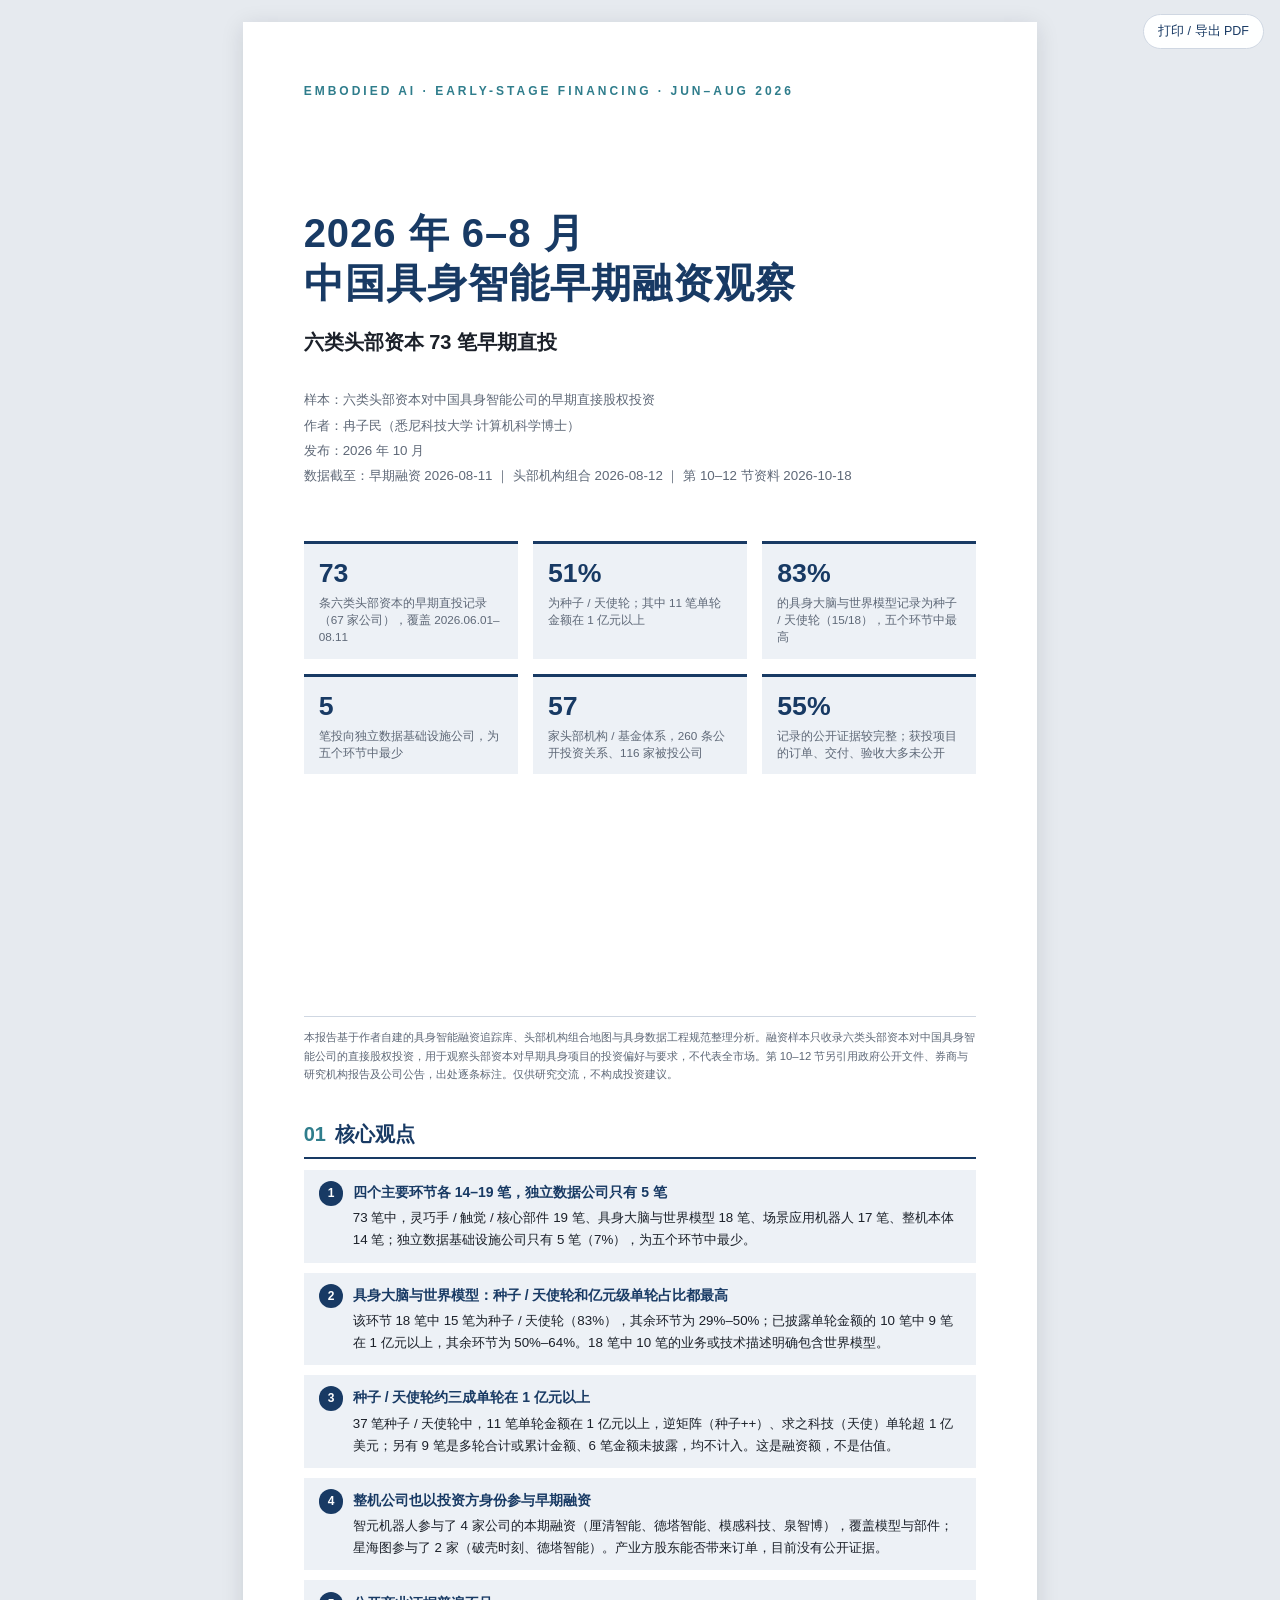
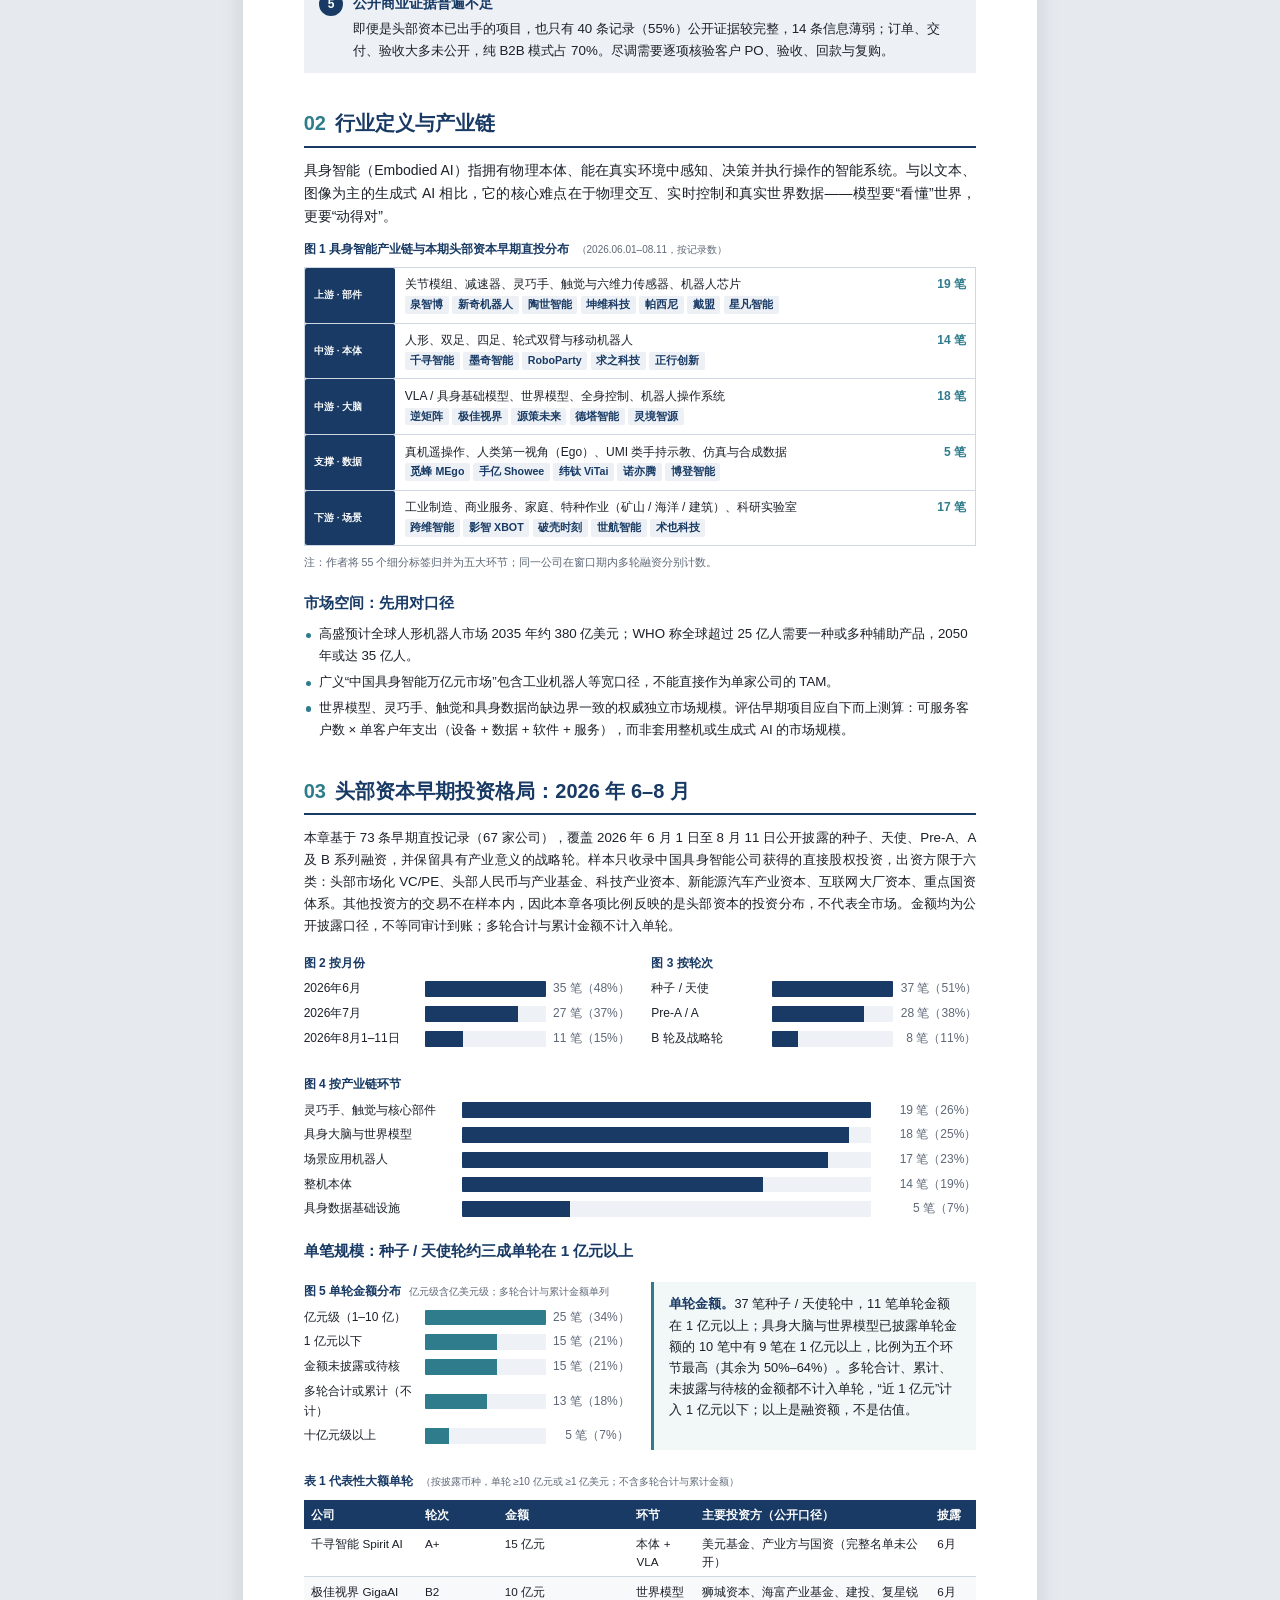
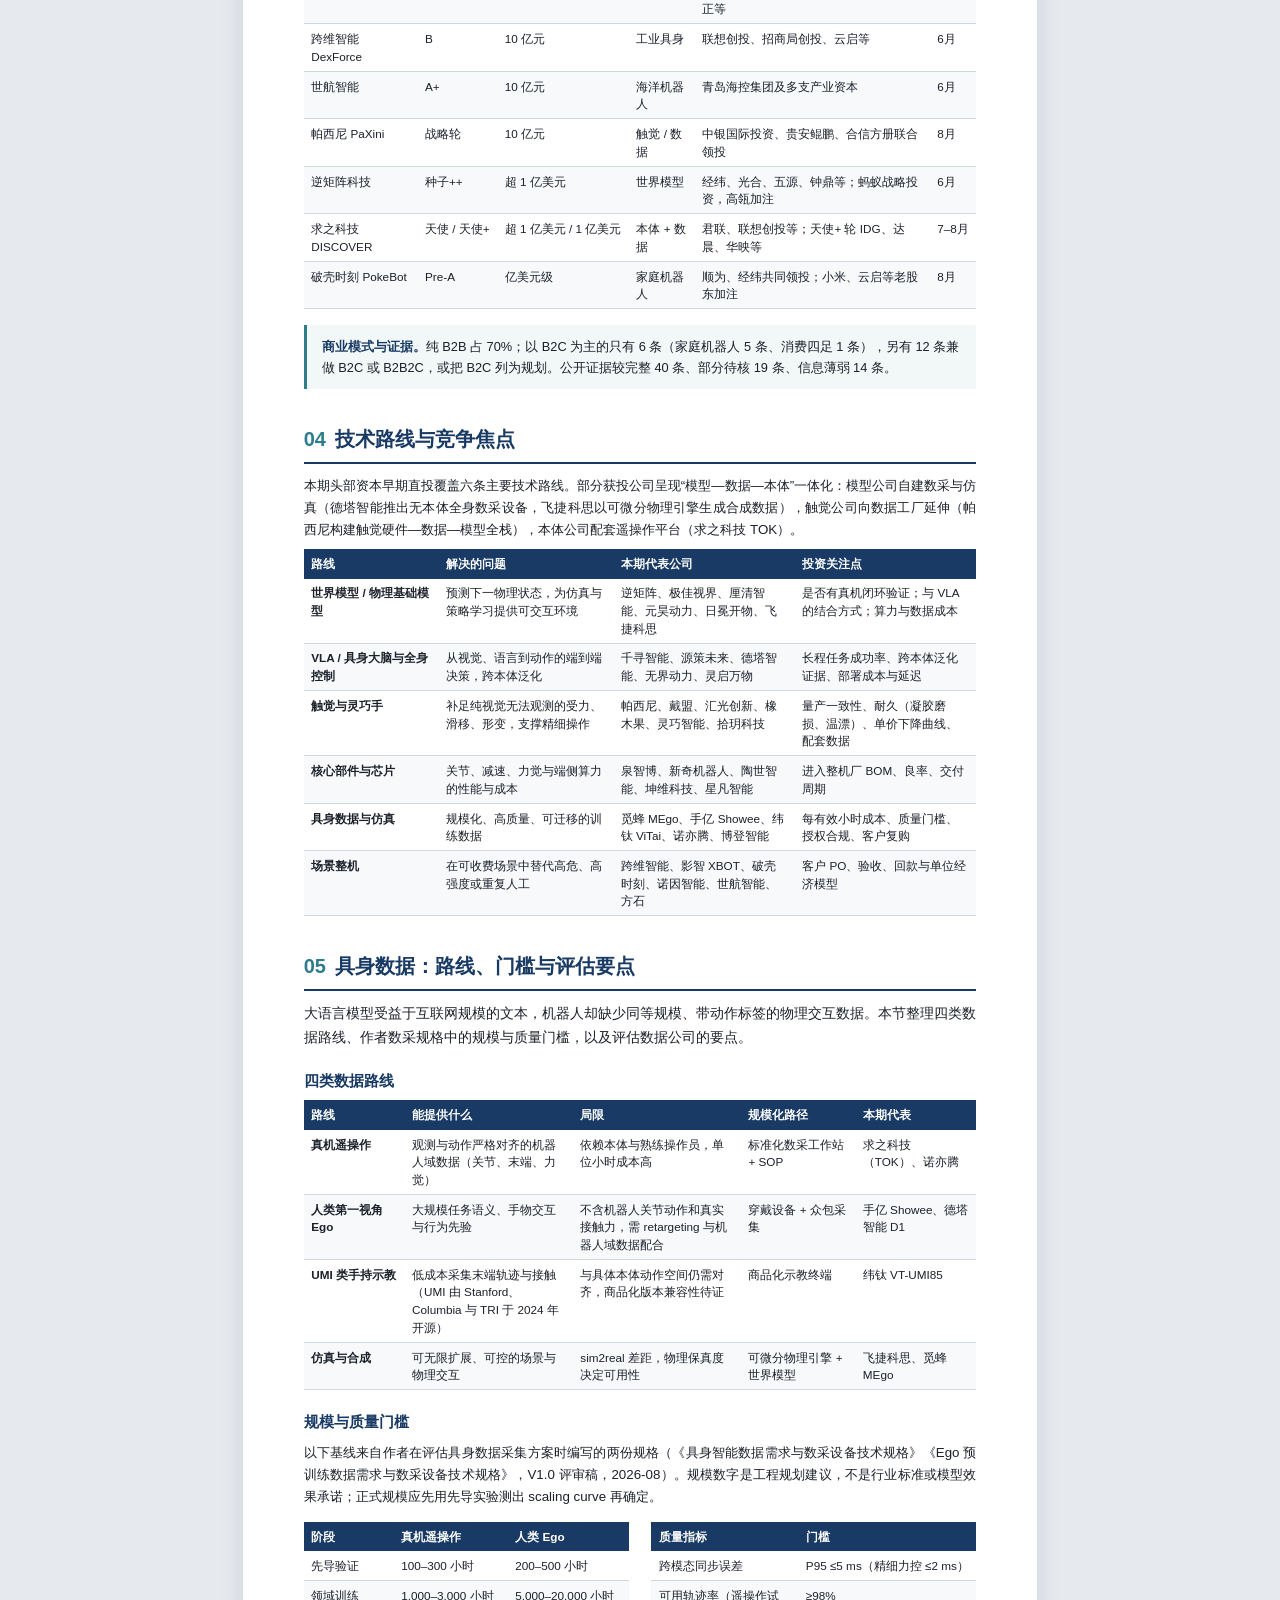
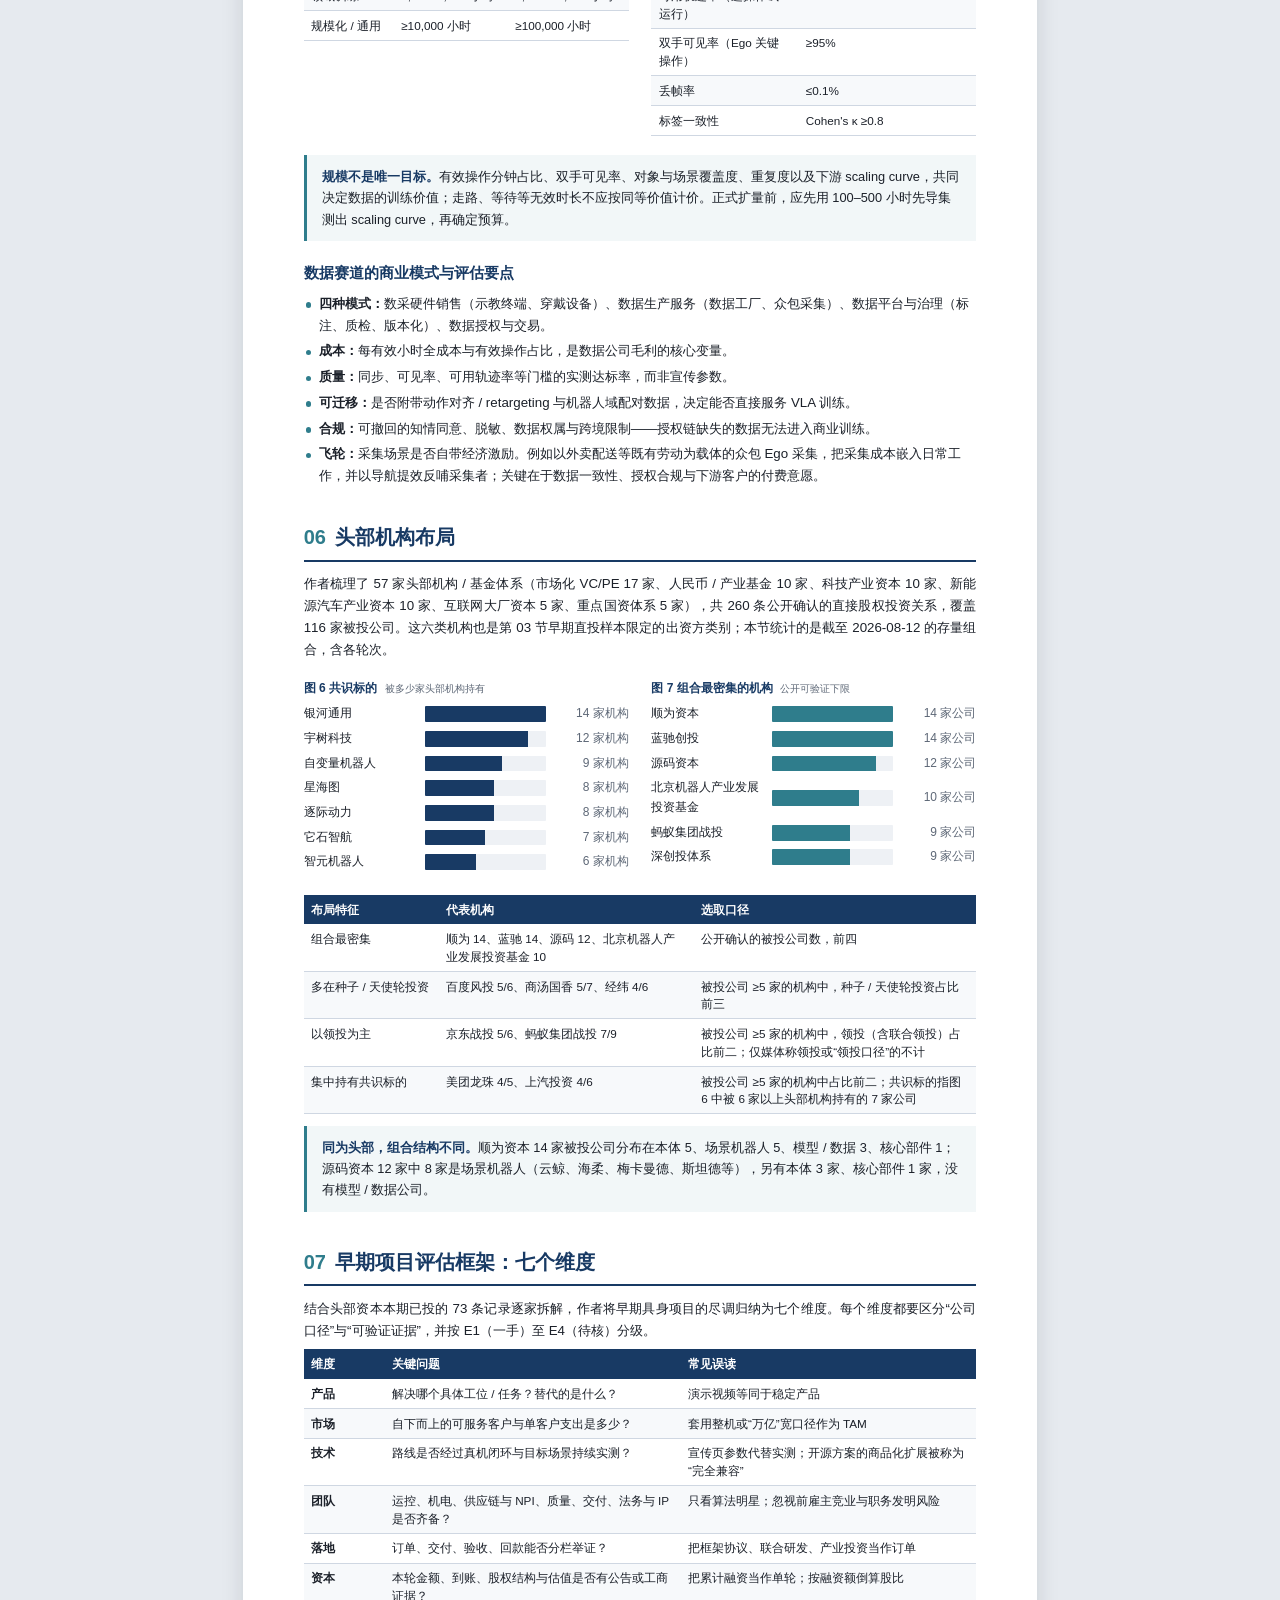
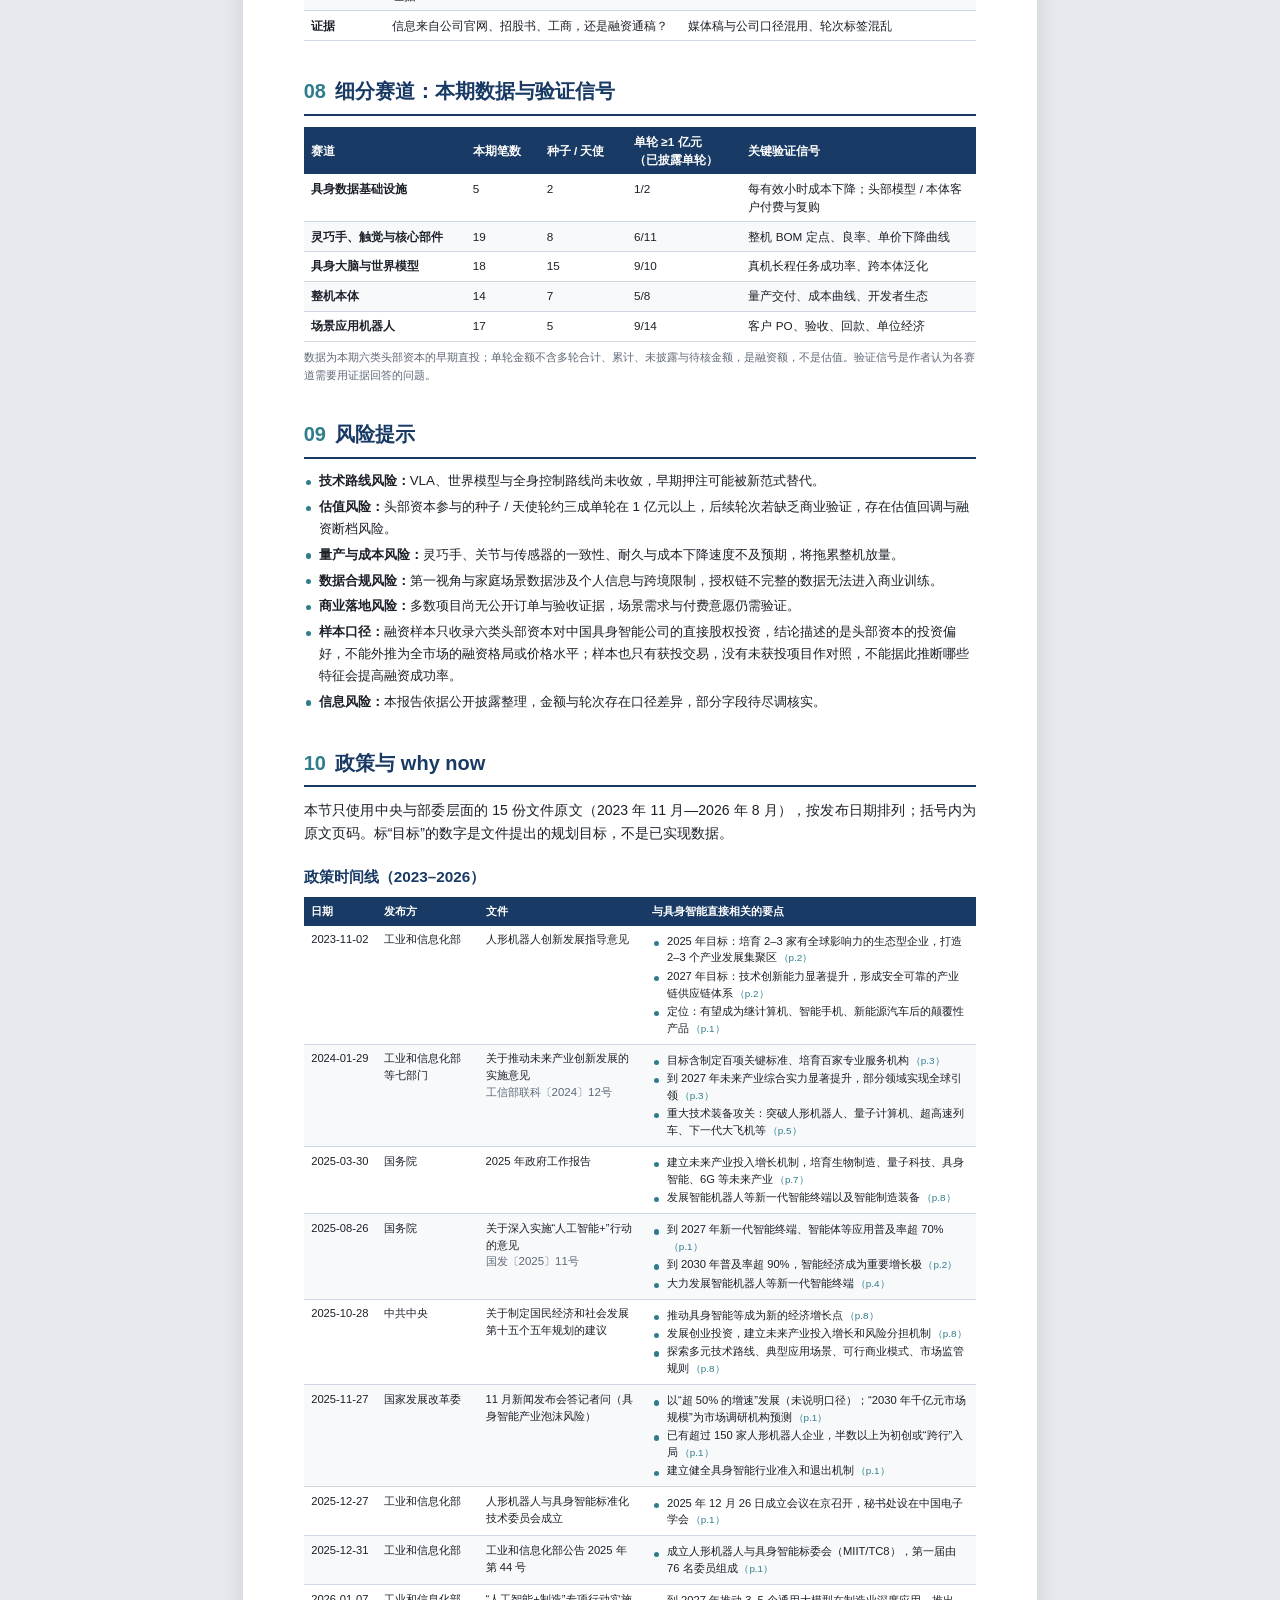
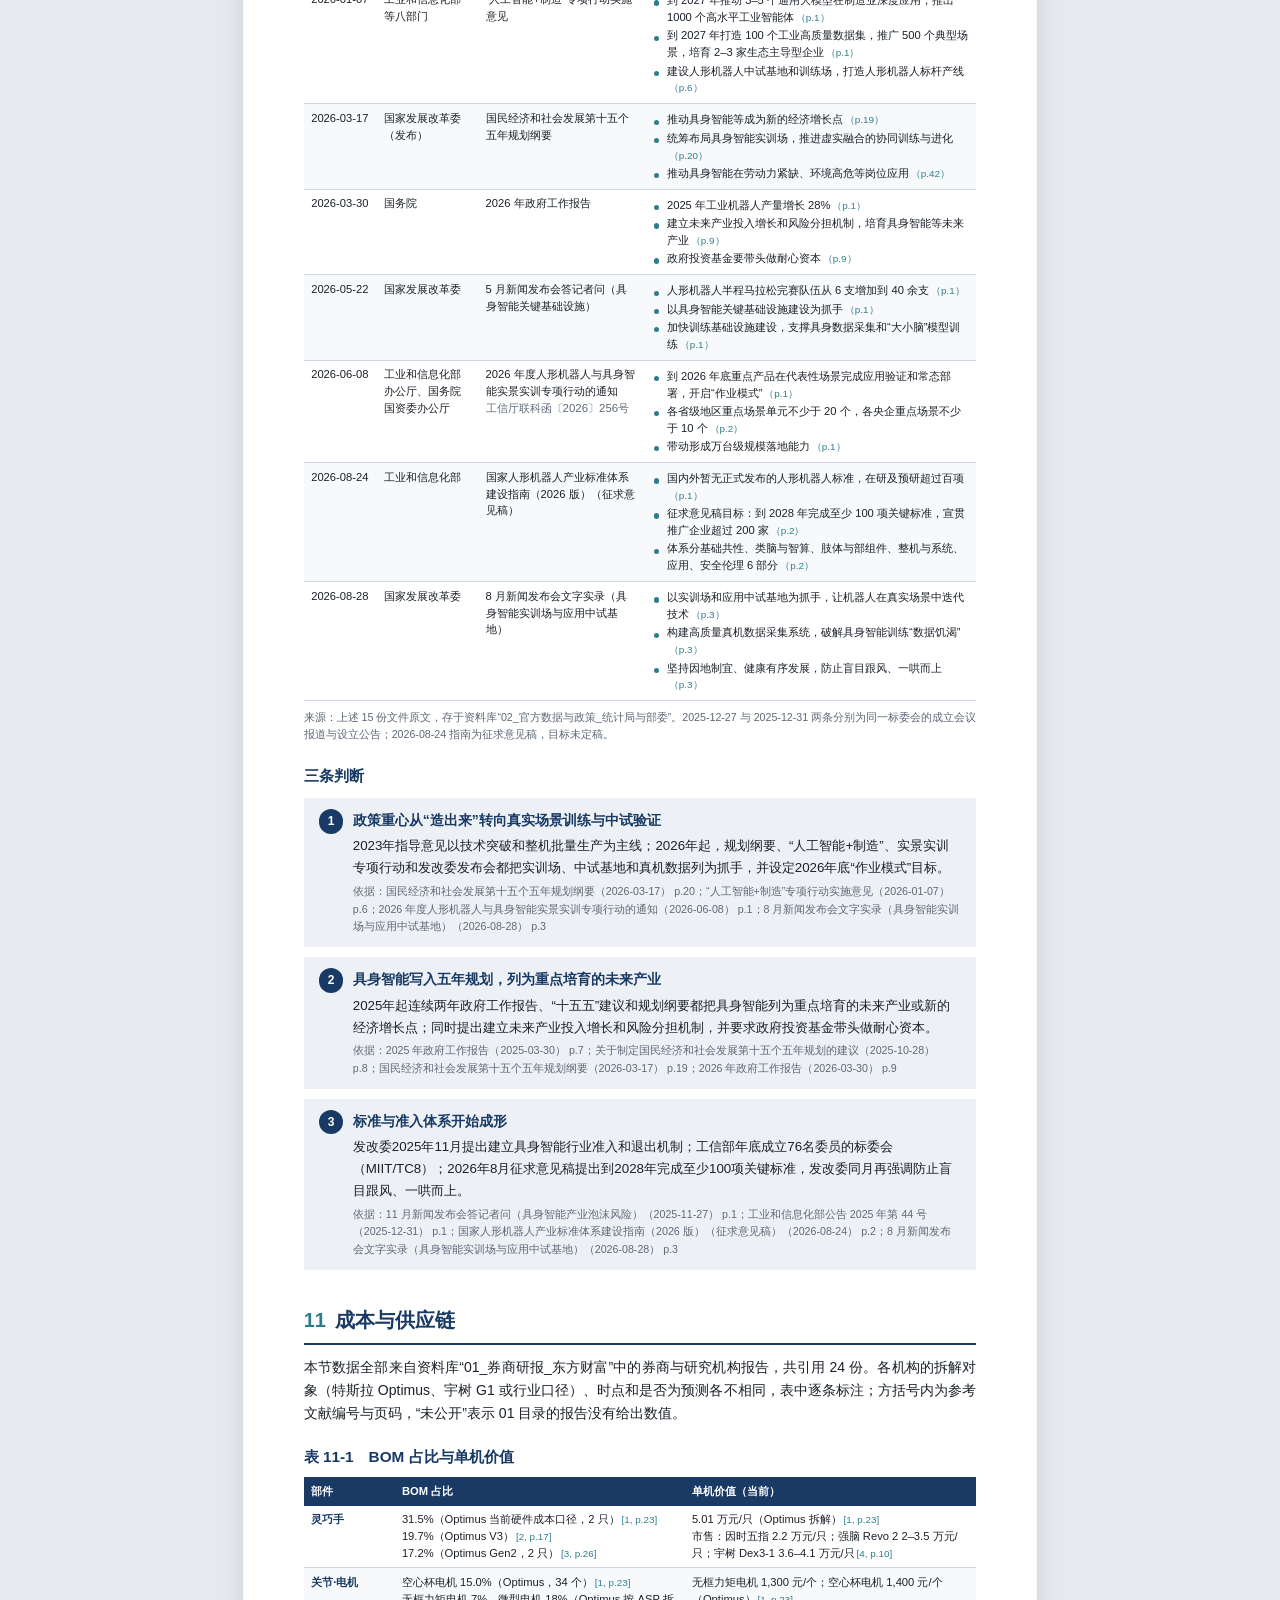
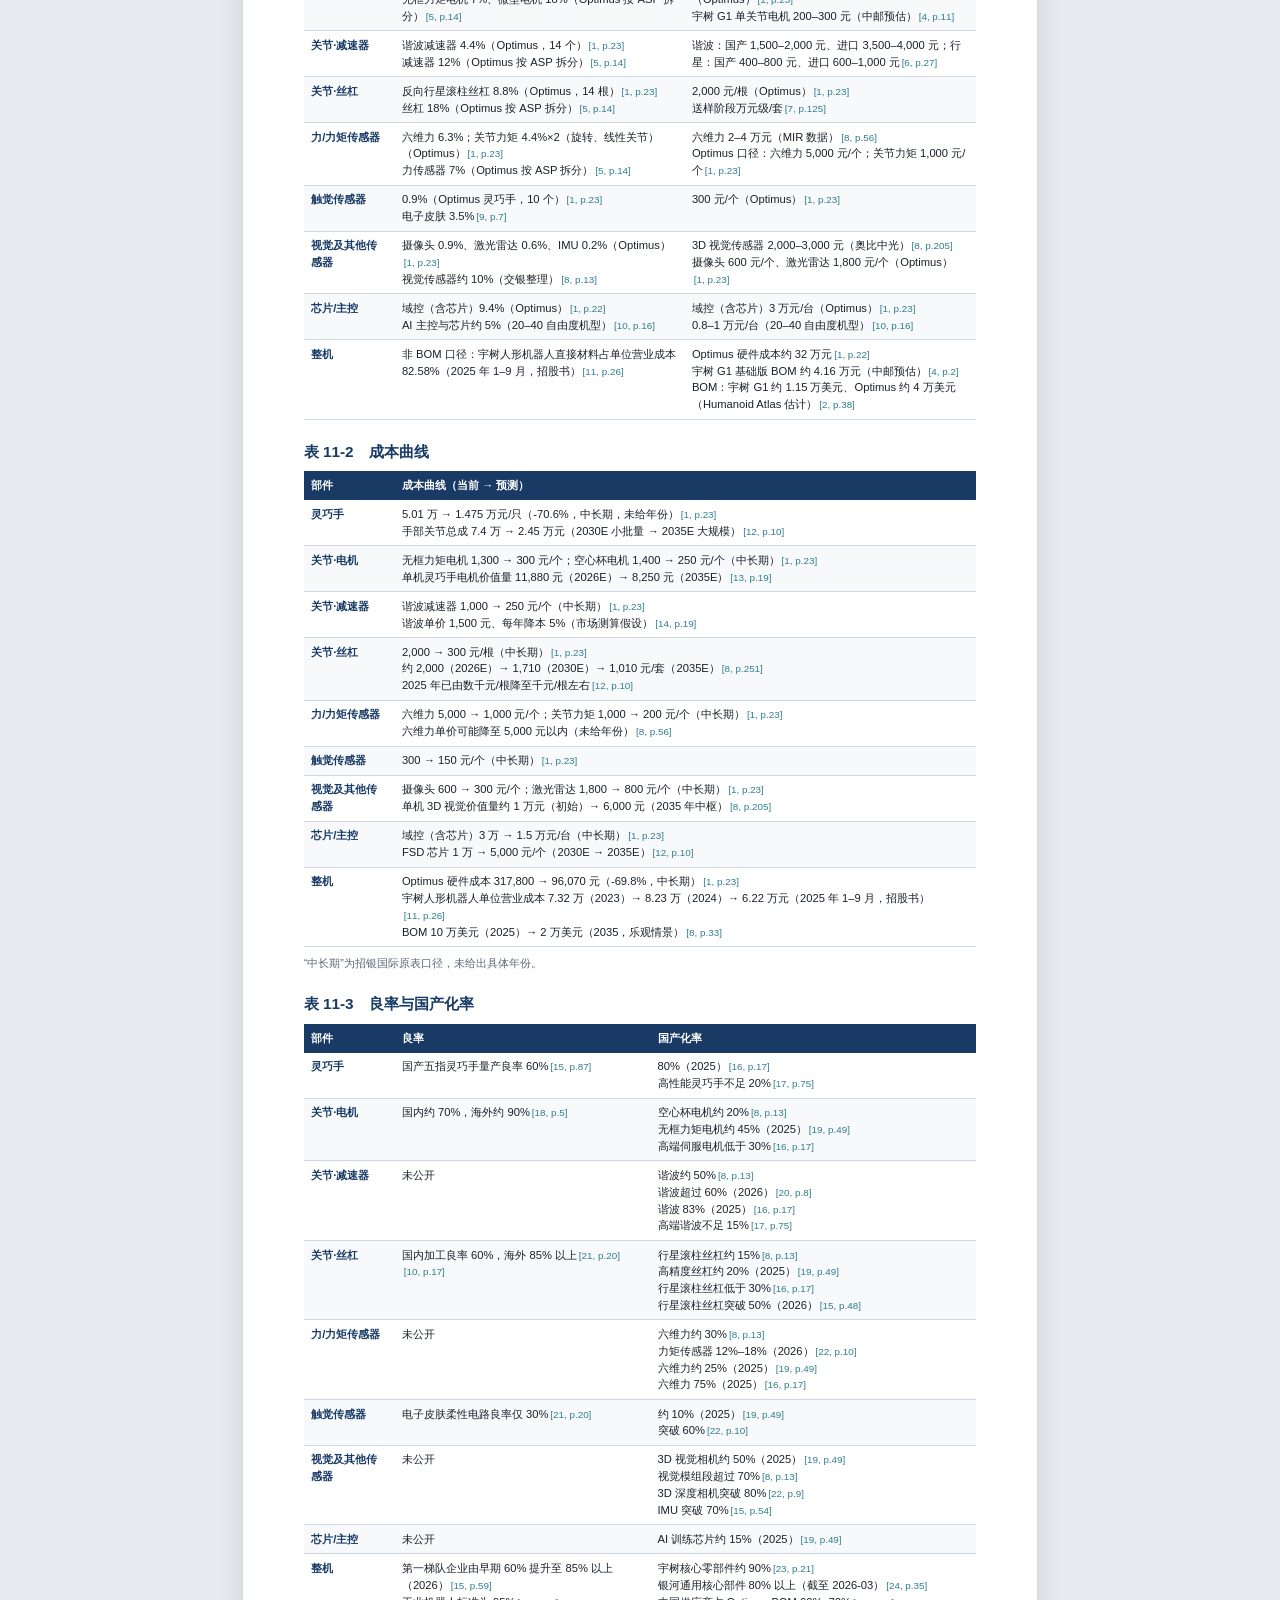
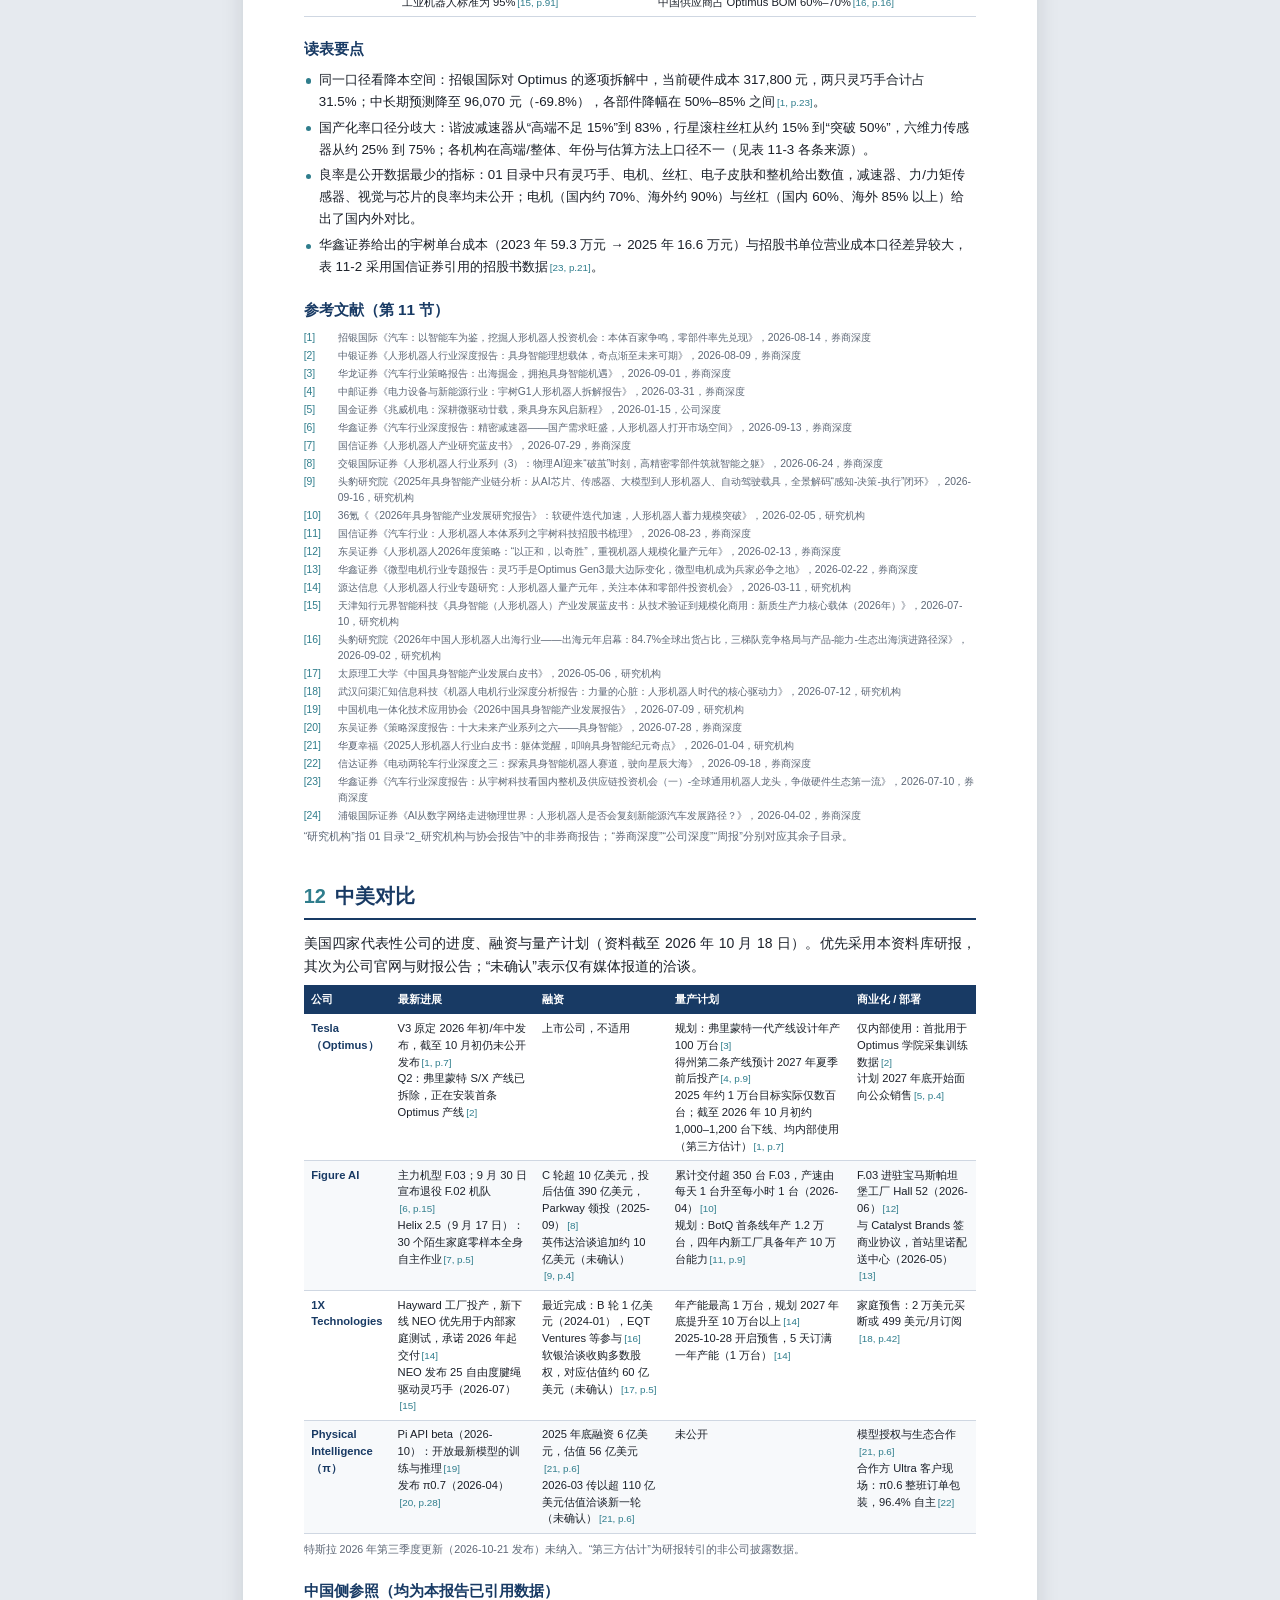
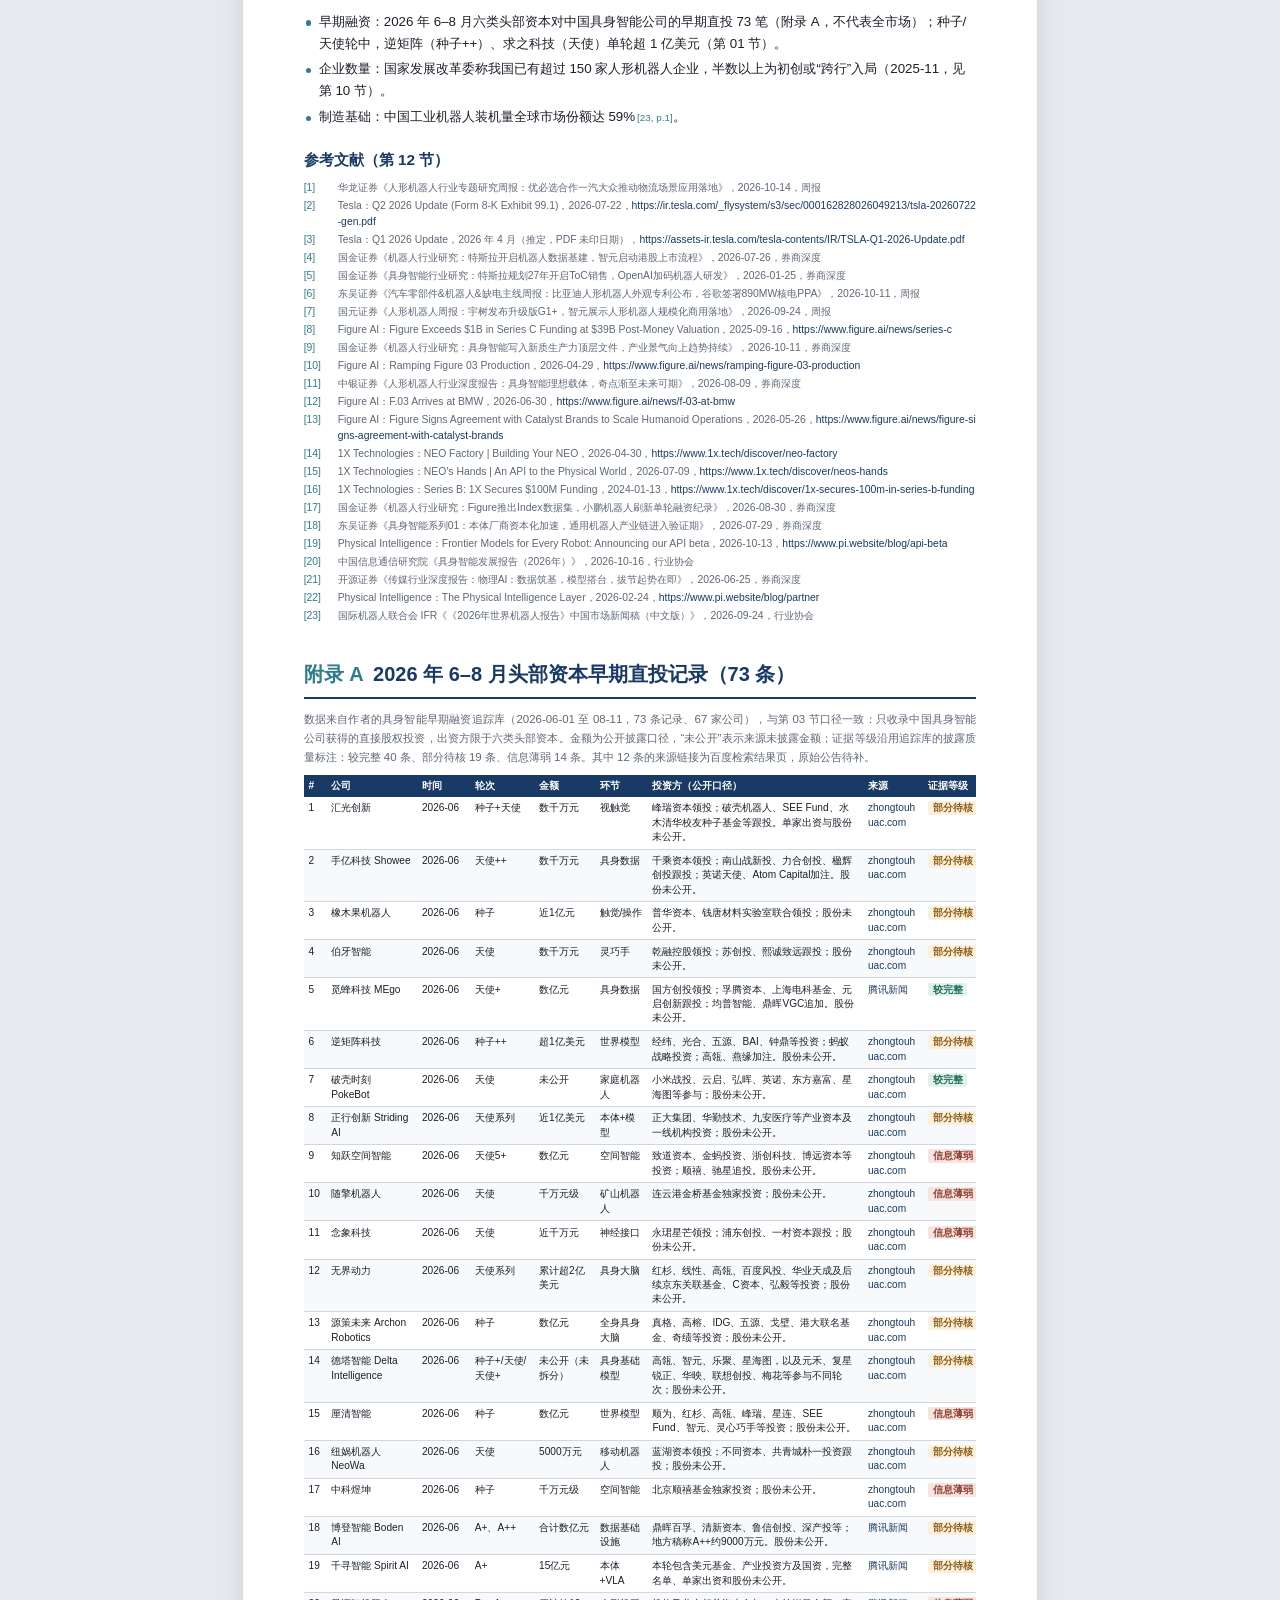
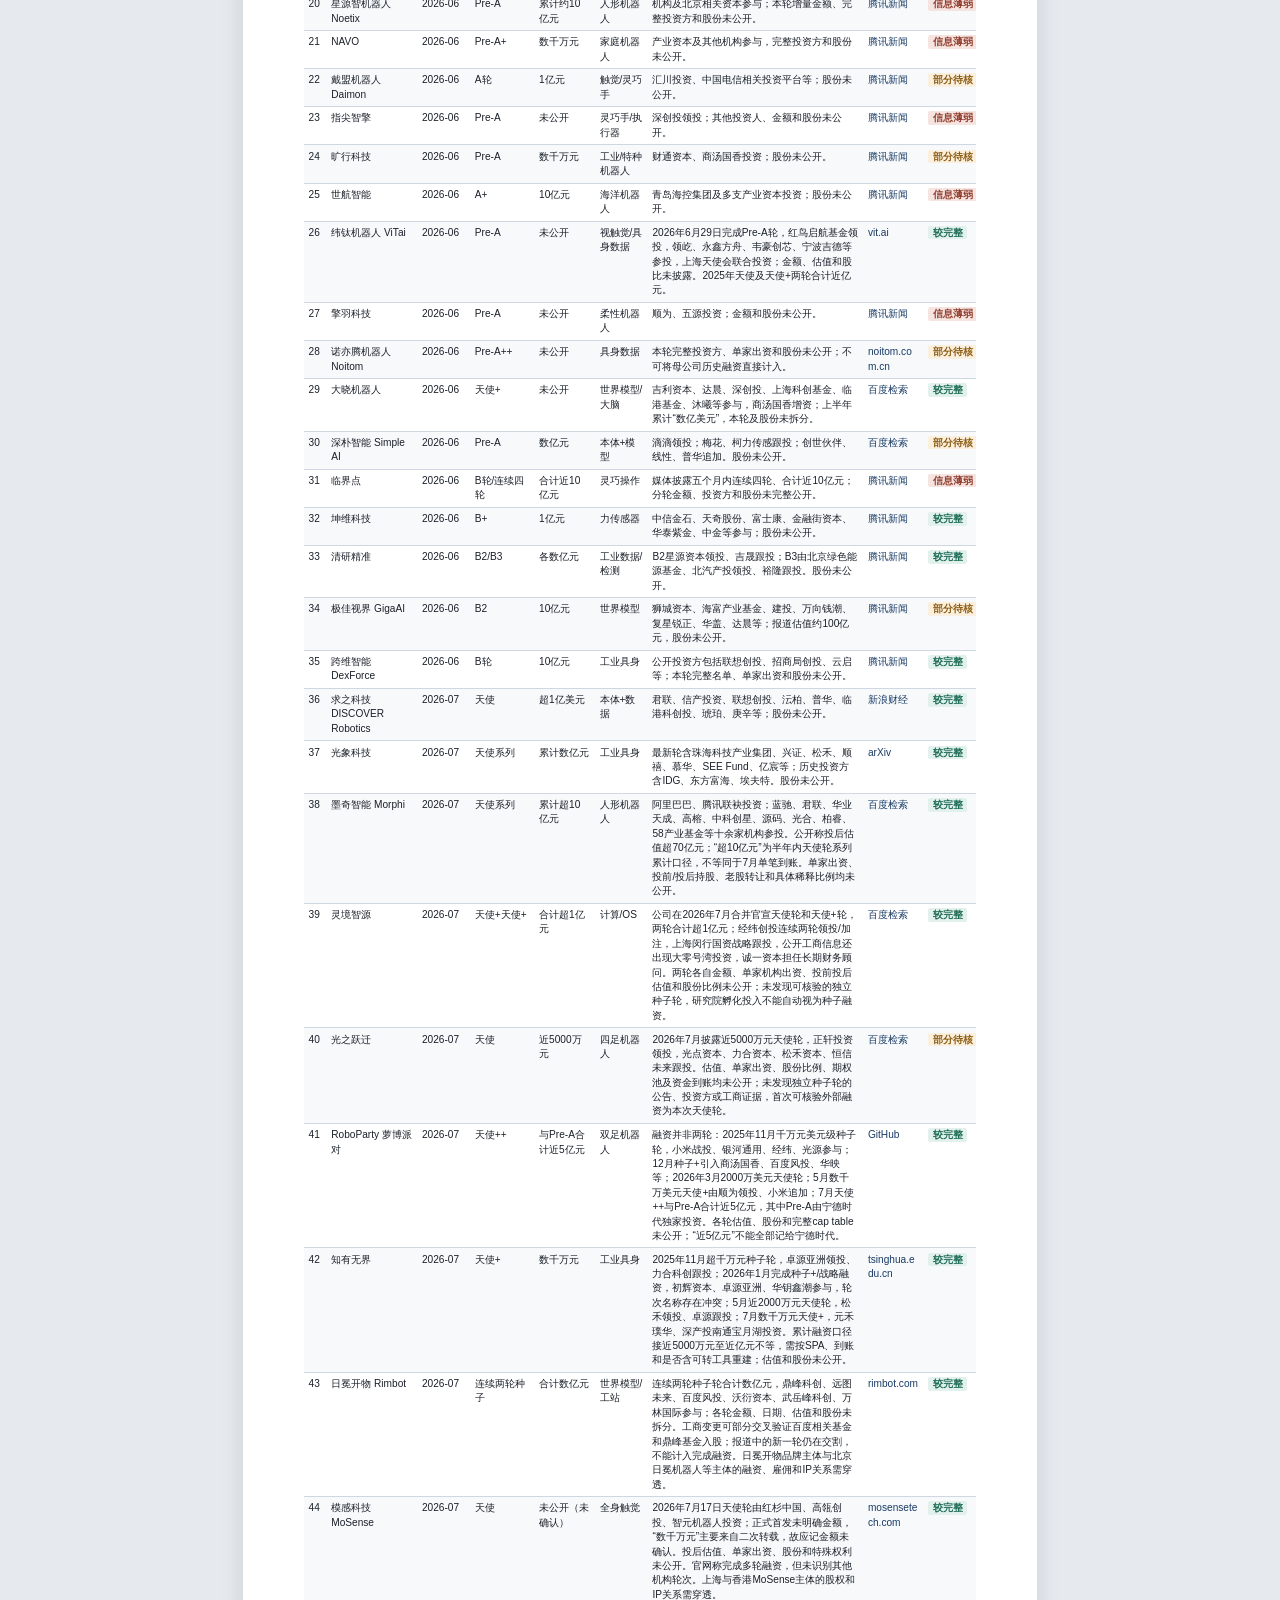
==== commit aea34199: "Switch homepage to new design; restate report findings as verified sample statistics" ====
--- a/research/embodied-ai-2026h2.html
+++ b/research/embodied-ai-2026h2.html
@@ -114,13 +114,13 @@
   <div>
     <div class="eyebrow">EMBODIED AI · EARLY-STAGE FINANCING · JUN–AUG 2026</div>
     <h1>2026 年 6–8 月<br>中国具身智能早期融资观察</h1>
-    <div class="sub">头部资本涌向“大脑”与“手”</div>
+    <div class="sub">六类头部资本 73 笔早期直投</div>
     <div class="meta">样本：六类头部资本对中国具身智能公司的早期直接股权投资<br>作者：冉子民（悉尼科技大学 计算机科学博士）<br>发布：2026 年 10 月<br>数据截至：早期融资 2026-08-11 ｜ 头部机构组合 2026-08-12 ｜ 第 10–12 节资料 2026-10-18</div>
     <div class="tiles">
       <div class="tile"><b>73</b><span>条六类头部资本的早期直投记录（67 家公司），覆盖 2026.06.01–08.11</span></div>
-      <div class="tile"><b>51%</b><span>为种子 / 天使轮；其中 17 笔单轮已达亿元级以上</span></div>
-      <div class="tile"><b>51%</b><span>的记录（按笔数）投向具身大脑 / 世界模型与灵巧手 / 触觉 / 核心部件</span></div>
-      <div class="tile"><b>36%</b><span>获投项目把数采、遥操作、数据工厂或合成数据写进业务</span></div>
+      <div class="tile"><b>51%</b><span>为种子 / 天使轮；其中 11 笔单轮金额在 1 亿元以上</span></div>
+      <div class="tile"><b>83%</b><span>的具身大脑与世界模型记录为种子 / 天使轮（15/18），五个环节中最高</span></div>
+      <div class="tile"><b>5</b><span>笔投向独立数据基础设施公司，为五个环节中最少</span></div>
       <div class="tile"><b>57</b><span>家头部机构 / 基金体系，260 条公开投资关系、116 家被投公司</span></div>
       <div class="tile"><b>55%</b><span>记录的公开证据较完整；获投项目的订单、交付、验收大多未公开</span></div>
     </div>
@@ -130,12 +130,11 @@
 
 <h2><span class="no">01</span>核心观点</h2>
 <ol class="kt">
-  <li><b class="t">头部资本的早期新增押注“大脑”与“手”</b>在六类头部资本 2026 年 6–8 月的 73 笔早期直投中，具身大脑与世界模型（18 笔）、灵巧手 / 触觉 / 核心部件（19 笔）合计占 50.7%，整机本体仅 19.2%。57 家头部机构的存量组合中本体占 46.5%，但存量含各轮次、新增只含种子至 B 轮，两者不宜直接比较；能确定的是，头部资本当期的早期出手集中在决定能力上限的“脑”和决定操作精度的“手”，不能据此推断全市场资金在“转向”。</li>
-  <li><b class="t">头部资本的早期单轮金额门槛高</b>样本中种子 / 天使轮 37 笔（50.7%），其中 17 笔（46%）单轮已达亿元级以上；逆矩阵（种子++）、求之科技（天使）单轮超 1 亿美元。具身大脑与世界模型赛道 15/18 笔处于种子 / 天使阶段，已披露金额中 85% 在亿元级以上。这是头部资本参与的单轮金额，不是估值；样本只含头部资本、也没有往期对照，不能据此判断全市场的早期定价在前移。</li>
-  <li><b class="t">世界模型是头部资本的布局重点</b>样本中 17 条记录（23%）的业务或技术描述涉及世界模型 / 物理基础模型，覆盖通用世界基座、4D 世界模型、可微分物理仿真与世界动作模型等路线；极佳视界 B2 轮 10 亿元，报道估值约 100 亿元。</li>
-  <li><b class="t">数据能力多见于获投项目，独立数据公司获投少</b>独立数据基础设施公司只获得 5 笔头部资本早期直投，而 26 笔（36%）获投项目把数采、遥操作、数据工厂或合成数据写进业务：在头部资本已投的项目里，数据更多是模型、本体与触觉公司的自有能力，而不是独立生意。样本只有获投项目，不能据此判断数据能力是否直接提高了融资成功率。作者在两份数采规格中给出的规模化基线（≥1 万小时真机遥操作或 ≥10 万小时人类第一视角数据、跨模态同步 P95 ≤5 ms）是工程规划建议，不是行业共识。</li>
-  <li><b class="t">本体龙头以产业方身份频繁出手</b>智元机器人以产业方身份出现在 6 条记录中，星海图出现 3 次；小米、蚂蚁、百度、联想、宁德时代、吉利等多次参与。产业资本本身是样本限定的出资方类别之一，出现频率不代表全市场；可以看到的是，本体龙头正向上游部件、模型与数据做生态布局。产业方股东能否带来后续订单，目前没有公开证据。</li>
-  <li><b class="t">公开商业证据普遍不足</b>即便是头部资本已出手的项目，也只有 40 条记录（55%）公开证据较完整，14 条信息薄弱；订单、交付、验收大多未公开，纯 B2B 模式占 70%。外部尽调应从“技术叙事”转向可验证的客户 PO、验收、回款与复购。</li>
+  <li><b class="t">四个主要环节各 14–19 笔，独立数据公司只有 5 笔</b>73 笔中，灵巧手 / 触觉 / 核心部件 19 笔、具身大脑与世界模型 18 笔、场景应用机器人 17 笔、整机本体 14 笔；独立数据基础设施公司只有 5 笔（7%），为五个环节中最少。</li>
+  <li><b class="t">具身大脑与世界模型：种子 / 天使轮和亿元级单轮占比都最高</b>该环节 18 笔中 15 笔为种子 / 天使轮（83%），其余环节为 29%–50%；已披露单轮金额的 10 笔中 9 笔在 1 亿元以上，其余环节为 50%–64%。18 笔中 10 笔的业务或技术描述明确包含世界模型。</li>
+  <li><b class="t">种子 / 天使轮约三成单轮在 1 亿元以上</b>37 笔种子 / 天使轮中，11 笔单轮金额在 1 亿元以上，逆矩阵（种子++）、求之科技（天使）单轮超 1 亿美元；另有 9 笔是多轮合计或累计金额、6 笔金额未披露，均不计入。这是融资额，不是估值。</li>
+  <li><b class="t">整机公司也以投资方身份参与早期融资</b>智元机器人参与了 4 家公司的本期融资（厘清智能、德塔智能、模感科技、泉智博），覆盖模型与部件；星海图参与了 2 家（破壳时刻、德塔智能）。产业方股东能否带来订单，目前没有公开证据。</li>
+  <li><b class="t">公开商业证据普遍不足</b>即便是头部资本已出手的项目，也只有 40 条记录（55%）公开证据较完整，14 条信息薄弱；订单、交付、验收大多未公开，纯 B2B 模式占 70%。尽调需要逐项核验客户 PO、验收、回款与复购。</li>
 </ol>
 
 <h2><span class="no">02</span>行业定义与产业链</h2>
@@ -153,48 +152,34 @@
 </figure>
 <h3>市场空间：先用对口径</h3>
 <ul class="dot">
-  <li>高盛预计全球人形机器人市场 2035 年约 380 亿美元；WHO 称全球约 25 亿人需要辅助产品，2030 年或达 35 亿人。</li>
+  <li>高盛预计全球人形机器人市场 2035 年约 380 亿美元；WHO 称全球超过 25 亿人需要一种或多种辅助产品，2050 年或达 35 亿人。</li>
   <li>广义“中国具身智能万亿元市场”包含工业机器人等宽口径，不能直接作为单家公司的 TAM。</li>
   <li>世界模型、灵巧手、触觉和具身数据尚缺边界一致的权威独立市场规模。评估早期项目应自下而上测算：可服务客户数 × 单客户年支出（设备 + 数据 + 软件 + 服务），而非套用整机或生成式 AI 的市场规模。</li>
 </ul>
 
 <h2><span class="no">03</span>头部资本早期投资格局：2026 年 6–8 月</h2>
-<p>本章基于 73 条早期直投记录（67 家公司），覆盖 2026 年 6 月 1 日至 8 月 11 日公开披露的种子、天使、Pre-A、A 及 B 系列融资，并保留具有产业意义的战略轮。样本只收录中国具身智能公司获得的直接股权投资，出资方限于六类：头部市场化 VC/PE、头部人民币与产业基金、科技产业资本、新能源汽车产业资本、互联网大厂资本、重点国资体系。其他投资方的交易不在样本内，因此本章各项比例反映的是头部资本的投资分布，不代表全市场。金额均为公开披露口径，不等同审计到账；累计融资不计入单轮。</p>
+<p>本章基于 73 条早期直投记录（67 家公司），覆盖 2026 年 6 月 1 日至 8 月 11 日公开披露的种子、天使、Pre-A、A 及 B 系列融资，并保留具有产业意义的战略轮。样本只收录中国具身智能公司获得的直接股权投资，出资方限于六类：头部市场化 VC/PE、头部人民币与产业基金、科技产业资本、新能源汽车产业资本、互联网大厂资本、重点国资体系。其他投资方的交易不在样本内，因此本章各项比例反映的是头部资本的投资分布，不代表全市场。金额均为公开披露口径，不等同审计到账；多轮合计与累计金额不计入单轮。</p>
 <div class="grid2">
   <figure><figcaption>图 2 按月份</figcaption><div class="bars"><div class="bar"><span class="bl">2026年6月</span><span class="bt"><i style="width:100.0%;background:var(--accent)"></i></span><span class="bv">35 笔（48%）</span></div><div class="bar"><span class="bl">2026年7月</span><span class="bt"><i style="width:77.1%;background:var(--accent)"></i></span><span class="bv">27 笔（37%）</span></div><div class="bar"><span class="bl">2026年8月1–11日</span><span class="bt"><i style="width:31.4%;background:var(--accent)"></i></span><span class="bv">11 笔（15%）</span></div></div></figure>
-  <figure><figcaption>图 3 按轮次</figcaption><div class="bars"><div class="bar"><span class="bl">种子 / 天使</span><span class="bt"><i style="width:100.0%;background:var(--accent)"></i></span><span class="bv">37 笔（51%）</span></div><div class="bar"><span class="bl">Pre-A / A</span><span class="bt"><i style="width:75.7%;background:var(--accent)"></i></span><span class="bv">28 笔（38%）</span></div><div class="bar"><span class="bl">B 轮</span><span class="bt"><i style="width:21.6%;background:var(--accent)"></i></span><span class="bv">8 笔（11%）</span></div></div></figure>
+  <figure><figcaption>图 3 按轮次</figcaption><div class="bars"><div class="bar"><span class="bl">种子 / 天使</span><span class="bt"><i style="width:100.0%;background:var(--accent)"></i></span><span class="bv">37 笔（51%）</span></div><div class="bar"><span class="bl">Pre-A / A</span><span class="bt"><i style="width:75.7%;background:var(--accent)"></i></span><span class="bv">28 笔（38%）</span></div><div class="bar"><span class="bl">B 轮及战略轮</span><span class="bt"><i style="width:21.6%;background:var(--accent)"></i></span><span class="bv">8 笔（11%）</span></div></div></figure>
 </div>
 <figure><figcaption>图 4 按产业链环节</figcaption><div class="bars"><div class="bar"><span class="bl">灵巧手、触觉与核心部件</span><span class="bt"><i style="width:100.0%;background:var(--accent)"></i></span><span class="bv">19 笔（26%）</span></div><div class="bar"><span class="bl">具身大脑与世界模型</span><span class="bt"><i style="width:94.7%;background:var(--accent)"></i></span><span class="bv">18 笔（25%）</span></div><div class="bar"><span class="bl">场景应用机器人</span><span class="bt"><i style="width:89.5%;background:var(--accent)"></i></span><span class="bv">17 笔（23%）</span></div><div class="bar"><span class="bl">整机本体</span><span class="bt"><i style="width:73.7%;background:var(--accent)"></i></span><span class="bv">14 笔（19%）</span></div><div class="bar"><span class="bl">具身数据基础设施</span><span class="bt"><i style="width:26.3%;background:var(--accent)"></i></span><span class="bv">5 笔（7%）</span></div></div></figure>
-<div class="keep"><h3>存量与增量：头部资本的早期新增投向</h3>
-<div class="tw"><table><thead><tr><th>环节</th><th>头部机构存量组合<br>（260 条投资关系，各轮次）</th><th>6–8 月头部资本早期直投<br>（73 条记录，种子至 B 轮）</th><th>解读</th></tr></thead>
-  <tr><td>整机本体</td><td class="num">46.5%</td><td class="num">19.2%</td><td>存量以已成长的本体平台为主；当期早期新增占比最低</td></tr>
-  <tr><td>模型 / 数据</td><td class="num">21.5%</td><td class="num">31.5%</td><td>当期早期新增的第一大方向，以世界模型与具身大脑为主</td></tr>
-  <tr><td>核心部件（含灵巧手、触觉）</td><td class="num">15.8%</td><td class="num">26.0%</td><td>当期早期新增占比高于存量组合</td></tr>
-  <tr><td>场景机器人</td><td class="num">16.2%</td><td class="num">23.3%</td><td>获投项目覆盖工业、商服、家庭与特种场景</td></tr>
-</table></div>
-<div class="src">注：存量组合口径来自头部机构组合地图（截至 2026-08-12），按机构-公司关系计，含各轮次；增量为六类头部资本的早期直投，只含种子至 B 轮。两列阶段口径不同，差异有一部分来自阶段结构。增量口径“模型 / 数据”= 具身大脑与世界模型 + 具身数据基础设施。</div></div>
-<h3>单笔规模：头部资本参与的种子 / 天使轮近半达亿元级</h3>
+<h3>单笔规模：种子 / 天使轮约三成单轮在 1 亿元以上</h3>
 <div class="grid2">
-  <figure><figcaption>图 5 单轮金额分布<small>亿元级含亿美元级</small></figcaption><div class="bars"><div class="bar"><span class="bl">亿元级（1–10 亿）</span><span class="bt"><i style="width:100.0%;background:var(--accent2)"></i></span><span class="bv">35 笔（48%）</span></div><div class="bar"><span class="bl">千万元级</span><span class="bt"><i style="width:42.9%;background:var(--accent2)"></i></span><span class="bv">15 笔（21%）</span></div><div class="bar"><span class="bl">金额未披露</span><span class="bt"><i style="width:40.0%;background:var(--accent2)"></i></span><span class="bv">14 笔（19%）</span></div><div class="bar"><span class="bl">十亿元级以上</span><span class="bt"><i style="width:14.3%;background:var(--accent2)"></i></span><span class="bv">5 笔（7%）</span></div><div class="bar"><span class="bl">累计口径（不计）</span><span class="bt"><i style="width:11.4%;background:var(--accent2)"></i></span><span class="bv">4 笔（5%）</span></div></div></figure>
-  <div class="callout"><b>头部资本的早期出手规模大。</b>37 笔种子 / 天使轮中有 17 笔单轮达到亿元级以上；具身大脑与世界模型赛道已披露金额的记录中，85% 在亿元级以上。这是头部资本参与的单轮金额，不等于估值，也不代表全市场的早期融资水平；样本没有往期对照，不能据此判断早期定价在前移。</div>
-</div>
-<figure><figcaption>表 1 代表性大额单轮<small>（≥10 亿元或 ≥1 亿美元，不含累计口径）</small></figcaption>
-<div class="tw"><table><thead><tr><th>公司</th><th>轮次</th><th>金额</th><th>环节</th><th>主要投资方（公开口径）</th><th>披露</th></tr></thead><tr><td>千寻智能 Spirit AI</td><td class="num">A+</td><td class="num">15 亿元</td><td>本体 + VLA</td><td>美元基金、产业方与国资（完整名单未公开）</td><td class="num">6月</td></tr><tr><td>极佳视界 GigaAI</td><td class="num">B2</td><td class="num">10 亿元</td><td>世界模型</td><td>狮城资本、海富产业基金、建投、复星锐正等；报道估值约 100 亿元</td><td class="num">6月</td></tr><tr><td>跨维智能 DexForce</td><td class="num">B</td><td class="num">10 亿元</td><td>工业具身</td><td>联想创投、招商局创投、云启等</td><td class="num">6月</td></tr><tr><td>世航智能</td><td class="num">A+</td><td class="num">10 亿元</td><td>海洋机器人</td><td>青岛海控集团及多支产业资本</td><td class="num">6月</td></tr><tr><td>帕西尼 PaXini</td><td class="num">战略轮</td><td class="num">10 亿元</td><td>触觉 / 数据</td><td>中银国际投资、贵安鲲鹏、合信方册联合领投</td><td class="num">8月</td></tr><tr><td>逆矩阵科技</td><td class="num">种子++</td><td class="num">超 1 亿美元</td><td>世界模型</td><td>经纬、光合、五源、钟鼎等；蚂蚁战略投资，高瓴加注</td><td class="num">6月</td></tr><tr><td>求之科技 DISCOVER</td><td class="num">天使 / 天使+</td><td class="num">超 1 亿美元 / 1 亿美元</td><td>本体 + 数据</td><td>君联、联想创投等；天使+ 轮 IDG、达晨、华映等</td><td class="num">7–8月</td></tr><tr><td>正行创新 Striding AI</td><td class="num">天使系列</td><td class="num">近 1 亿美元</td><td>本体 + 模型</td><td>正大集团、华勤技术、九安医疗等产业资本</td><td class="num">6月</td></tr><tr><td>破壳时刻 PokeBot</td><td class="num">Pre-A</td><td class="num">亿美元级</td><td>家庭机器人</td><td>顺为、经纬共同领投；小米、云启等老股东加注</td><td class="num">8月</td></tr></table></div>
+  <figure><figcaption>图 5 单轮金额分布<small>亿元级含亿美元级；多轮合计与累计金额单列</small></figcaption><div class="bars"><div class="bar"><span class="bl">亿元级（1–10 亿）</span><span class="bt"><i style="width:100.0%;background:var(--accent2)"></i></span><span class="bv">25 笔（34%）</span></div><div class="bar"><span class="bl">1 亿元以下</span><span class="bt"><i style="width:60.0%;background:var(--accent2)"></i></span><span class="bv">15 笔（21%）</span></div><div class="bar"><span class="bl">金额未披露或待核</span><span class="bt"><i style="width:60.0%;background:var(--accent2)"></i></span><span class="bv">15 笔（21%）</span></div><div class="bar"><span class="bl">多轮合计或累计（不计）</span><span class="bt"><i style="width:52.0%;background:var(--accent2)"></i></span><span class="bv">13 笔（18%）</span></div><div class="bar"><span class="bl">十亿元级以上</span><span class="bt"><i style="width:20.0%;background:var(--accent2)"></i></span><span class="bv">5 笔（7%）</span></div></div></figure>
+  <div class="callout"><b>单轮金额。</b>37 笔种子 / 天使轮中，11 笔单轮金额在 1 亿元以上；具身大脑与世界模型已披露单轮金额的 10 笔中有 9 笔在 1 亿元以上，比例为五个环节最高（其余为 50%–64%）。多轮合计、累计、未披露与待核的金额都不计入单轮，“近 1 亿元”计入 1 亿元以下；以上是融资额，不是估值。</div>
+</div>
+<figure><figcaption>表 1 代表性大额单轮<small>（按披露币种，单轮 ≥10 亿元或 ≥1 亿美元；不含多轮合计与累计金额）</small></figcaption>
+<div class="tw"><table><thead><tr><th>公司</th><th>轮次</th><th>金额</th><th>环节</th><th>主要投资方（公开口径）</th><th>披露</th></tr></thead><tr><td>千寻智能 Spirit AI</td><td class="num">A+</td><td class="num">15 亿元</td><td>本体 + VLA</td><td>美元基金、产业方与国资（完整名单未公开）</td><td class="num">6月</td></tr><tr><td>极佳视界 GigaAI</td><td class="num">B2</td><td class="num">10 亿元</td><td>世界模型</td><td>狮城资本、海富产业基金、建投、复星锐正等</td><td class="num">6月</td></tr><tr><td>跨维智能 DexForce</td><td class="num">B</td><td class="num">10 亿元</td><td>工业具身</td><td>联想创投、招商局创投、云启等</td><td class="num">6月</td></tr><tr><td>世航智能</td><td class="num">A+</td><td class="num">10 亿元</td><td>海洋机器人</td><td>青岛海控集团及多支产业资本</td><td class="num">6月</td></tr><tr><td>帕西尼 PaXini</td><td class="num">战略轮</td><td class="num">10 亿元</td><td>触觉 / 数据</td><td>中银国际投资、贵安鲲鹏、合信方册联合领投</td><td class="num">8月</td></tr><tr><td>逆矩阵科技</td><td class="num">种子++</td><td class="num">超 1 亿美元</td><td>世界模型</td><td>经纬、光合、五源、钟鼎等；蚂蚁战略投资，高瓴加注</td><td class="num">6月</td></tr><tr><td>求之科技 DISCOVER</td><td class="num">天使 / 天使+</td><td class="num">超 1 亿美元 / 1 亿美元</td><td>本体 + 数据</td><td>君联、联想创投等；天使+ 轮 IDG、达晨、华映等</td><td class="num">7–8月</td></tr><tr><td>破壳时刻 PokeBot</td><td class="num">Pre-A</td><td class="num">亿美元级</td><td>家庭机器人</td><td>顺为、经纬共同领投；小米、云启等老股东加注</td><td class="num">8月</td></tr></table></div>
 </figure>
-<div class="grid2">
-  <figure><figcaption>图 6 样本内出现最多的投资方<small>出现记录数</small></figcaption><div class="bars"><div class="bar"><span class="bl">经纬创投</span><span class="bt"><i style="width:100.0%;background:var(--accent2)"></i></span><span class="bv">8 条</span></div><div class="bar"><span class="bl">高瓴</span><span class="bt"><i style="width:87.5%;background:var(--accent2)"></i></span><span class="bv">7 条</span></div><div class="bar"><span class="bl">智元（产业方）</span><span class="bt"><i style="width:75.0%;background:var(--accent2)"></i></span><span class="bv">6 条</span></div><div class="bar"><span class="bl">顺为资本</span><span class="bt"><i style="width:62.5%;background:var(--accent2)"></i></span><span class="bv">5 条</span></div><div class="bar"><span class="bl">云启资本</span><span class="bt"><i style="width:62.5%;background:var(--accent2)"></i></span><span class="bv">5 条</span></div><div class="bar"><span class="bl">联想系</span><span class="bt"><i style="width:62.5%;background:var(--accent2)"></i></span><span class="bv">5 条</span></div><div class="bar"><span class="bl">元禾系</span><span class="bt"><i style="width:62.5%;background:var(--accent2)"></i></span><span class="bv">5 条</span></div><div class="bar"><span class="bl">小米</span><span class="bt"><i style="width:50.0%;background:var(--accent2)"></i></span><span class="bv">4 条</span></div><div class="bar"><span class="bl">IDG资本</span><span class="bt"><i style="width:50.0%;background:var(--accent2)"></i></span><span class="bv">4 条</span></div><div class="bar"><span class="bl">华映资本</span><span class="bt"><i style="width:50.0%;background:var(--accent2)"></i></span><span class="bv">4 条</span></div><div class="bar"><span class="bl">红杉中国</span><span class="bt"><i style="width:37.5%;background:var(--accent2)"></i></span><span class="bv">3 条</span></div><div class="bar"><span class="bl">蚂蚁集团</span><span class="bt"><i style="width:37.5%;background:var(--accent2)"></i></span><span class="bv">3 条</span></div></div><div class="src">按 73 条记录的投资方字段统计（领投 + 跟投，同一记录只计一次）。样本只含六类头部资本，本图不是全市场的活跃度排名。</div></figure>
-  <div>
-    <div class="callout"><b>头部资本内部的分工。</b>一线美元 / 人民币基金（经纬、高瓴、顺为、IDG、红杉）多任领投；产业方（智元、小米、联想、蚂蚁、百度、宁德时代）提供场景与供应链协同；地方国资与产业基金（招商局创投、深创投、各地战新基金）承接落地与制造配套。以上由作者根据公开的领投 / 跟投信息归纳。</div>
-    <div class="callout"><b>商业模式与证据。</b>纯 B2B 占 70%，涉及 B2C 的 18 条多为家庭机器人与消费四足；公开证据较完整 40 条、部分待核 19 条、信息薄弱 14 条。</div>
-  </div>
-</div>
+<div class="callout"><b>商业模式与证据。</b>纯 B2B 占 70%；以 B2C 为主的只有 6 条（家庭机器人 5 条、消费四足 1 条），另有 12 条兼做 B2C 或 B2B2C，或把 B2C 列为规划。公开证据较完整 40 条、部分待核 19 条、信息薄弱 14 条。</div>
 
 <h2><span class="no">04</span>技术路线与竞争焦点</h2>
 <p>本期头部资本早期直投覆盖六条主要技术路线。部分获投公司呈现“模型—数据—本体”一体化：模型公司自建数采与仿真（德塔智能推出无本体全身数采设备，飞捷科思以可微分物理引擎生成合成数据），触觉公司向数据工厂延伸（帕西尼构建触觉硬件—数据—模型全栈），本体公司配套遥操作平台（求之科技 TOK）。</p>
 <div class="tw"><table><thead><tr><th style="width:20%">路线</th><th style="width:26%">解决的问题</th><th style="width:27%">本期代表公司</th><th>投资关注点</th></tr></thead><tr><td><b>世界模型 / 物理基础模型</b></td><td>预测下一物理状态，为仿真与策略学习提供可交互环境</td><td>逆矩阵、极佳视界、厘清智能、元昊动力、日冕开物、飞捷科思</td><td>是否有真机闭环验证；与 VLA 的结合方式；算力与数据成本</td></tr><tr><td><b>VLA / 具身大脑与全身控制</b></td><td>从视觉、语言到动作的端到端决策，跨本体泛化</td><td>千寻智能、源策未来、德塔智能、无界动力、灵启万物</td><td>长程任务成功率、跨本体泛化证据、部署成本与延迟</td></tr><tr><td><b>触觉与灵巧手</b></td><td>补足纯视觉无法观测的受力、滑移、形变，支撑精细操作</td><td>帕西尼、戴盟、汇光创新、橡木果、灵巧智能、拾玥科技</td><td>量产一致性、耐久（凝胶磨损、温漂）、单价下降曲线、配套数据</td></tr><tr><td><b>核心部件与芯片</b></td><td>关节、减速、力觉与端侧算力的性能与成本</td><td>泉智博、新奇机器人、陶世智能、坤维科技、星凡智能</td><td>进入整机厂 BOM、良率、交付周期</td></tr><tr><td><b>具身数据与仿真</b></td><td>规模化、高质量、可迁移的训练数据</td><td>觅蜂 MEgo、手亿 Showee、纬钛 ViTai、诺亦腾、博登智能</td><td>每有效小时成本、质量门槛、授权合规、客户复购</td></tr><tr><td><b>场景整机</b></td><td>在可收费场景中替代高危、高强度或重复人工</td><td>跨维智能、影智 XBOT、破壳时刻、诺因智能、世航智能、方石</td><td>客户 PO、验收、回款与单位经济模型</td></tr></table></div>
 
-<h2><span class="no">05</span>数据：下一阶段的胜负手</h2>
-<p class="lead">大语言模型受益于互联网规模的文本，机器人却缺少同等规模、带动作标签的物理交互数据。VLA 与世界模型的能力边界，越来越取决于能否以可接受的成本生产“可训练、可复现、可追溯”的真实交互数据。</p>
+<h2><span class="no">05</span>具身数据：路线、门槛与评估要点</h2>
+<p class="lead">大语言模型受益于互联网规模的文本，机器人却缺少同等规模、带动作标签的物理交互数据。本节整理四类数据路线、作者数采规格中的规模与质量门槛，以及评估数据公司的要点。</p>
 <h3>四类数据路线</h3>
 <div class="tw"><table><thead><tr><th style="width:15%">路线</th><th style="width:25%">能提供什么</th><th style="width:25%">局限</th><th style="width:17%">规模化路径</th><th>本期代表</th></tr></thead>
   <tr><td><b>真机遥操作</b></td><td>观测与动作严格对齐的机器人域数据（关节、末端、力觉）</td><td>依赖本体与熟练操作员，单位小时成本高</td><td>标准化数采工作站 + SOP</td><td>求之科技（TOK）、诺亦腾</td></tr>
@@ -232,19 +217,19 @@
 <h2><span class="no">06</span>头部机构布局</h2>
 <p>作者梳理了 57 家头部机构 / 基金体系（市场化 VC/PE 17 家、人民币 / 产业基金 10 家、科技产业资本 10 家、新能源汽车产业资本 10 家、互联网大厂资本 5 家、重点国资体系 5 家），共 260 条公开确认的直接股权投资关系，覆盖 116 家被投公司。这六类机构也是第 03 节早期直投样本限定的出资方类别；本节统计的是截至 2026-08-12 的存量组合，含各轮次。</p>
 <div class="grid2">
-  <figure><figcaption>图 7 共识标的<small>被多少家头部机构持有</small></figcaption><div class="bars"><div class="bar"><span class="bl">银河通用</span><span class="bt"><i style="width:100.0%;background:var(--accent)"></i></span><span class="bv">14 家机构</span></div><div class="bar"><span class="bl">宇树科技</span><span class="bt"><i style="width:85.7%;background:var(--accent)"></i></span><span class="bv">12 家机构</span></div><div class="bar"><span class="bl">自变量机器人</span><span class="bt"><i style="width:64.3%;background:var(--accent)"></i></span><span class="bv">9 家机构</span></div><div class="bar"><span class="bl">星海图</span><span class="bt"><i style="width:57.1%;background:var(--accent)"></i></span><span class="bv">8 家机构</span></div><div class="bar"><span class="bl">逐际动力</span><span class="bt"><i style="width:57.1%;background:var(--accent)"></i></span><span class="bv">8 家机构</span></div><div class="bar"><span class="bl">它石智航</span><span class="bt"><i style="width:50.0%;background:var(--accent)"></i></span><span class="bv">7 家机构</span></div><div class="bar"><span class="bl">智元机器人</span><span class="bt"><i style="width:42.9%;background:var(--accent)"></i></span><span class="bv">6 家机构</span></div></div></figure>
-  <figure><figcaption>图 8 组合最密集的机构<small>公开可验证下限</small></figcaption><div class="bars"><div class="bar"><span class="bl">顺为资本</span><span class="bt"><i style="width:100.0%;background:var(--accent2)"></i></span><span class="bv">14 家公司</span></div><div class="bar"><span class="bl">蓝驰创投</span><span class="bt"><i style="width:100.0%;background:var(--accent2)"></i></span><span class="bv">14 家公司</span></div><div class="bar"><span class="bl">源码资本</span><span class="bt"><i style="width:85.7%;background:var(--accent2)"></i></span><span class="bv">12 家公司</span></div><div class="bar"><span class="bl">北京机器人产业发展投资基金</span><span class="bt"><i style="width:71.4%;background:var(--accent2)"></i></span><span class="bv">10 家公司</span></div><div class="bar"><span class="bl">蚂蚁集团战投</span><span class="bt"><i style="width:64.3%;background:var(--accent2)"></i></span><span class="bv">9 家公司</span></div><div class="bar"><span class="bl">深创投体系</span><span class="bt"><i style="width:64.3%;background:var(--accent2)"></i></span><span class="bv">9 家公司</span></div></div></figure>
-</div>
-<div class="tw"><table><thead><tr><th style="width:22%">布局风格</th><th style="width:30%">代表机构</th><th>特征</th></tr></thead>
-  <tr><td>组合最密集</td><td>顺为、蓝驰、源码、蚂蚁</td><td>覆盖本体、模型、数据、触觉与场景机器人，连续追加明显</td></tr>
-  <tr><td>头部项目集中</td><td>红杉、高瓴、美团龙珠、北京机器人基金</td><td>偏好平台型本体与大模型公司，单轮规模较大</td></tr>
-  <tr><td>早期技术发现</td><td>蓝驰、真格、联想之星、中科创星、国香</td><td>种子 / 天使阶段进入，重创始人与技术路线</td></tr>
-  <tr><td>制造产业协同</td><td>招商局创投、联想创投、苏创投、京东</td><td>更重本体、核心部件、量产与产业场景</td></tr>
-</table></div>
-<div class="callout"><b>同为头部，打法不同。</b>以顺为资本与源码资本为例：顺为更像“具身产业链期权组合”，押注谁成为本体平台、谁掌握模型、谁供应数据与力觉；源码更偏“已有产品和交付基础上的机器人产业化组合”，押注运输、仓储、操作、视觉和消费终端中谁能形成可复制交付与现金流。</div>
+  <figure><figcaption>图 6 共识标的<small>被多少家头部机构持有</small></figcaption><div class="bars"><div class="bar"><span class="bl">银河通用</span><span class="bt"><i style="width:100.0%;background:var(--accent)"></i></span><span class="bv">14 家机构</span></div><div class="bar"><span class="bl">宇树科技</span><span class="bt"><i style="width:85.7%;background:var(--accent)"></i></span><span class="bv">12 家机构</span></div><div class="bar"><span class="bl">自变量机器人</span><span class="bt"><i style="width:64.3%;background:var(--accent)"></i></span><span class="bv">9 家机构</span></div><div class="bar"><span class="bl">星海图</span><span class="bt"><i style="width:57.1%;background:var(--accent)"></i></span><span class="bv">8 家机构</span></div><div class="bar"><span class="bl">逐际动力</span><span class="bt"><i style="width:57.1%;background:var(--accent)"></i></span><span class="bv">8 家机构</span></div><div class="bar"><span class="bl">它石智航</span><span class="bt"><i style="width:50.0%;background:var(--accent)"></i></span><span class="bv">7 家机构</span></div><div class="bar"><span class="bl">智元机器人</span><span class="bt"><i style="width:42.9%;background:var(--accent)"></i></span><span class="bv">6 家机构</span></div></div></figure>
+  <figure><figcaption>图 7 组合最密集的机构<small>公开可验证下限</small></figcaption><div class="bars"><div class="bar"><span class="bl">顺为资本</span><span class="bt"><i style="width:100.0%;background:var(--accent2)"></i></span><span class="bv">14 家公司</span></div><div class="bar"><span class="bl">蓝驰创投</span><span class="bt"><i style="width:100.0%;background:var(--accent2)"></i></span><span class="bv">14 家公司</span></div><div class="bar"><span class="bl">源码资本</span><span class="bt"><i style="width:85.7%;background:var(--accent2)"></i></span><span class="bv">12 家公司</span></div><div class="bar"><span class="bl">北京机器人产业发展投资基金</span><span class="bt"><i style="width:71.4%;background:var(--accent2)"></i></span><span class="bv">10 家公司</span></div><div class="bar"><span class="bl">蚂蚁集团战投</span><span class="bt"><i style="width:64.3%;background:var(--accent2)"></i></span><span class="bv">9 家公司</span></div><div class="bar"><span class="bl">深创投体系</span><span class="bt"><i style="width:64.3%;background:var(--accent2)"></i></span><span class="bv">9 家公司</span></div></div></figure>
+</div>
+<div class="tw"><table><thead><tr><th style="width:20%">布局特征</th><th style="width:38%">代表机构</th><th>选取口径</th></tr></thead>
+  <tr><td>组合最密集</td><td>顺为 14、蓝驰 14、源码 12、北京机器人产业发展投资基金 10</td><td>公开确认的被投公司数，前四</td></tr>
+  <tr><td>多在种子 / 天使轮投资</td><td>百度风投 5/6、商汤国香 5/7、经纬 4/6</td><td>被投公司 ≥5 家的机构中，种子 / 天使轮投资占比前三</td></tr>
+  <tr><td>以领投为主</td><td>京东战投 5/6、蚂蚁集团战投 7/9</td><td>被投公司 ≥5 家的机构中，领投（含联合领投）占比前二；仅媒体称领投或“领投口径”的不计</td></tr>
+  <tr><td>集中持有共识标的</td><td>美团龙珠 4/5、上汽投资 4/6</td><td>被投公司 ≥5 家的机构中占比前二；共识标的指图 6 中被 6 家以上头部机构持有的 7 家公司</td></tr>
+</table></div>
+<div class="callout"><b>同为头部，组合结构不同。</b>顺为资本 14 家被投公司分布在本体 5、场景机器人 5、模型 / 数据 3、核心部件 1；源码资本 12 家中 8 家是场景机器人（云鲸、海柔、梅卡曼德、斯坦德等），另有本体 3 家、核心部件 1 家，没有模型 / 数据公司。</div>
 
 <h2><span class="no">07</span>早期项目评估框架：七个维度</h2>
-<p>结合头部资本本期已投的 73 条记录逐家拆解，作者将早期具身项目的尽调归纳为七个维度，可用来对照头部资本对早期项目的要求。每个维度都要区分“公司口径”与“可验证证据”，并按 E1（一手）至 E4（待核）分级。</p>
+<p>结合头部资本本期已投的 73 条记录逐家拆解，作者将早期具身项目的尽调归纳为七个维度。每个维度都要区分“公司口径”与“可验证证据”，并按 E1（一手）至 E4（待核）分级。</p>
 <div class="tw"><table><thead><tr><th style="width:12%">维度</th><th style="width:44%">关键问题</th><th>常见误读</th></tr></thead>
   <tr><td><b>产品</b></td><td>解决哪个具体工位 / 任务？替代的是什么？</td><td>演示视频等同于稳定产品</td></tr>
   <tr><td><b>市场</b></td><td>自下而上的可服务客户与单客户支出是多少？</td><td>套用整机或“万亿”宽口径作为 TAM</td></tr>
@@ -255,19 +240,19 @@
   <tr><td><b>证据</b></td><td>信息来自公司官网、招股书、工商，还是融资通稿？</td><td>媒体稿与公司口径混用、轮次标签混乱</td></tr>
 </table></div>
 
-<h2><span class="no">08</span>细分赛道观点（未来 12–24 个月）</h2>
-<div class="tw"><table><thead><tr><th style="width:17%">赛道</th><th style="width:15%">头部资本本期关注度</th><th style="width:14%">单轮金额水位</th><th style="width:28%">观点</th><th>验证信号</th></tr></thead>
-  <tr><td><b>具身数据基础设施</b></td><td>低（5 笔独立公司）</td><td>中</td><td><b>待验证。</b>头部资本更多投资自带数据能力的模型、本体与触觉公司；独立数采公司需证明能先于模型成熟向客户收费</td><td>每有效小时成本下降；头部模型 / 本体客户付费与复购</td></tr>
-  <tr><td><b>触觉与灵巧手</b></td><td>高（部件合计 19 笔）</td><td>中高</td><td><b>精选。</b>同质化明显，胜负在量产与耐久</td><td>整机 BOM 定点、良率、单价下降曲线</td></tr>
-  <tr><td><b>世界模型 / 具身大脑</b></td><td>高（18 笔）</td><td>很高</td><td><b>谨慎乐观。</b>押顶级团队与数据闭环，警惕纯叙事</td><td>真机长程任务成功率、跨本体泛化</td></tr>
-  <tr><td><b>整机本体</b></td><td>中（14 笔）</td><td>很高</td><td><b>头部资本早期出手少。</b>存量集中在头部平台，后来者需差异化形态</td><td>量产交付、成本曲线、开发者生态</td></tr>
-  <tr><td><b>场景整机</b></td><td>中（17 笔）</td><td>分化</td><td><b>关注可收费场景。</b>工业、商服、特种优先，家庭为长期期权</td><td>客户 PO、验收、回款、单位经济</td></tr>
-</table></div>
-<div class="src">关注度按本期六类头部资本的早期直投笔数判断，不代表全市场拥挤程度。单轮金额水位依据：已披露金额中亿元级以上占比——具身大脑与世界模型 85%、整机本体 73%、部件 71%、场景 64%；这是单轮金额，不是估值。观点为作者判断，供讨论参考。</div>
+<h2><span class="no">08</span>细分赛道：本期数据与验证信号</h2>
+<div class="tw"><table><thead><tr><th style="width:24%">赛道</th><th style="width:11%">本期笔数</th><th style="width:13%">种子 / 天使</th><th style="width:17%">单轮 ≥1 亿元<br>（已披露单轮）</th><th>关键验证信号</th></tr></thead>
+  <tr><td><b>具身数据基础设施</b></td><td class="num">5</td><td class="num">2</td><td class="num">1/2</td><td>每有效小时成本下降；头部模型 / 本体客户付费与复购</td></tr>
+  <tr><td><b>灵巧手、触觉与核心部件</b></td><td class="num">19</td><td class="num">8</td><td class="num">6/11</td><td>整机 BOM 定点、良率、单价下降曲线</td></tr>
+  <tr><td><b>具身大脑与世界模型</b></td><td class="num">18</td><td class="num">15</td><td class="num">9/10</td><td>真机长程任务成功率、跨本体泛化</td></tr>
+  <tr><td><b>整机本体</b></td><td class="num">14</td><td class="num">7</td><td class="num">5/8</td><td>量产交付、成本曲线、开发者生态</td></tr>
+  <tr><td><b>场景应用机器人</b></td><td class="num">17</td><td class="num">5</td><td class="num">9/14</td><td>客户 PO、验收、回款、单位经济</td></tr>
+</table></div>
+<div class="src">数据为本期六类头部资本的早期直投；单轮金额不含多轮合计、累计、未披露与待核金额，是融资额，不是估值。验证信号是作者认为各赛道需要用证据回答的问题。</div>
 <h2><span class="no">09</span>风险提示</h2>
 <ul class="dot">
   <li><b>技术路线风险：</b>VLA、世界模型与全身控制路线尚未收敛，早期押注可能被新范式替代。</li>
-  <li><b>估值风险：</b>头部资本参与的种子 / 天使轮近半单轮达亿元级，后续轮次若缺乏商业验证，存在估值回调与融资断档风险。</li>
+  <li><b>估值风险：</b>头部资本参与的种子 / 天使轮约三成单轮在 1 亿元以上，后续轮次若缺乏商业验证，存在估值回调与融资断档风险。</li>
   <li><b>量产与成本风险：</b>灵巧手、关节与传感器的一致性、耐久与成本下降速度不及预期，将拖累整机放量。</li>
   <li><b>数据合规风险：</b>第一视角与家庭场景数据涉及个人信息与跨境限制，授权链不完整的数据无法进入商业训练。</li>
   <li><b>商业落地风险：</b>多数项目尚无公开订单与验收证据，场景需求与付费意愿仍需验证。</li>
@@ -282,7 +267,7 @@
 </table></div>
 <div class="src">来源：上述 15 份文件原文，存于资料库“02_官方数据与政策_统计局与部委”。2025-12-27 与 2025-12-31 两条分别为同一标委会的成立会议报道与设立公告；2026-08-24 指南为征求意见稿，目标未定稿。</div>
 <h3>三条判断</h3>
-<ol class="kt"><li><b class="t">政策重心从“造出来”转向真实场景训练与中试验证</b>2023年指导意见以技术突破和整机批量生产为主线；2026年起，规划纲要、“人工智能+制造”、实景实训专项行动和发改委发布会都把实训场、中试基地和真机数据列为抓手，并设定2026年底“作业模式”目标——产业进入以场景验证为核心的新阶段。<div class="src">依据：国民经济和社会发展第十五个五年规划纲要（2026-03-17） p.20；“人工智能+制造”专项行动实施意见（2026-01-07） p.6；2026 年度人形机器人与具身智能实景实训专项行动的通知（2026-06-08） p.1；8 月新闻发布会文字实录（具身智能实训场与应用中试基地）（2026-08-28） p.3</div></li><li><b class="t">具身智能升格为五年规划级未来产业，并配套投入与风险分担</b>2025年起连续两年政府工作报告、“十五五”建议和规划纲要都把具身智能列为重点培育的未来产业或新的经济增长点；同时提出建立未来产业投入增长和风险分担机制，并要求政府投资基金带头做耐心资本——政策层级与资金导向同步上移。<div class="src">依据：2025 年政府工作报告（2025-03-30） p.7；关于制定国民经济和社会发展第十五个五年规划的建议（2025-10-28） p.8；国民经济和社会发展第十五个五年规划纲要（2026-03-17） p.19；2026 年政府工作报告（2026-03-30） p.9</div></li><li><b class="t">标准与准入体系开始成形，行业进入规范发展窗口</b>发改委2025年11月提出建立具身智能行业准入和退出机制；工信部年底成立76名委员的标委会（MIIT/TC8）；2026年8月征求意见稿提出到2028年完成至少100项关键标准，发改委同月再强调防止盲目跟风、一哄而上。<div class="src">依据：11 月新闻发布会答记者问（具身智能产业泡沫风险）（2025-11-27） p.1；工业和信息化部公告 2025 年第 44 号（2025-12-31） p.1；国家人形机器人产业标准体系建设指南（2026 版）（征求意见稿）（2026-08-24） p.2；8 月新闻发布会文字实录（具身智能实训场与应用中试基地）（2026-08-28） p.3</div></li></ol>
+<ol class="kt"><li><b class="t">政策重心从“造出来”转向真实场景训练与中试验证</b>2023年指导意见以技术突破和整机批量生产为主线；2026年起，规划纲要、“人工智能+制造”、实景实训专项行动和发改委发布会都把实训场、中试基地和真机数据列为抓手，并设定2026年底“作业模式”目标。<div class="src">依据：国民经济和社会发展第十五个五年规划纲要（2026-03-17） p.20；“人工智能+制造”专项行动实施意见（2026-01-07） p.6；2026 年度人形机器人与具身智能实景实训专项行动的通知（2026-06-08） p.1；8 月新闻发布会文字实录（具身智能实训场与应用中试基地）（2026-08-28） p.3</div></li><li><b class="t">具身智能写入五年规划，列为重点培育的未来产业</b>2025年起连续两年政府工作报告、“十五五”建议和规划纲要都把具身智能列为重点培育的未来产业或新的经济增长点；同时提出建立未来产业投入增长和风险分担机制，并要求政府投资基金带头做耐心资本。<div class="src">依据：2025 年政府工作报告（2025-03-30） p.7；关于制定国民经济和社会发展第十五个五年规划的建议（2025-10-28） p.8；国民经济和社会发展第十五个五年规划纲要（2026-03-17） p.19；2026 年政府工作报告（2026-03-30） p.9</div></li><li><b class="t">标准与准入体系开始成形</b>发改委2025年11月提出建立具身智能行业准入和退出机制；工信部年底成立76名委员的标委会（MIIT/TC8）；2026年8月征求意见稿提出到2028年完成至少100项关键标准，发改委同月再强调防止盲目跟风、一哄而上。<div class="src">依据：11 月新闻发布会答记者问（具身智能产业泡沫风险）（2025-11-27） p.1；工业和信息化部公告 2025 年第 44 号（2025-12-31） p.1；国家人形机器人产业标准体系建设指南（2026 版）（征求意见稿）（2026-08-24） p.2；8 月新闻发布会文字实录（具身智能实训场与应用中试基地）（2026-08-28） p.3</div></li></ol>
 <h2 class="pb" id="s11"><span class="no">11</span>成本与供应链</h2>
 <p class="lead">本节数据全部来自资料库“01_券商研报_东方财富”中的券商与研究机构报告，共引用 24 份。各机构的拆解对象（特斯拉 Optimus、宇树 G1 或行业口径）、时点和是否为预测各不相同，表中逐条标注；方括号内为参考文献编号与页码，“未公开”表示 01 目录的报告没有给出数值。</p>
 <h3>表 11-1　BOM 占比与单机价值</h3>
@@ -322,7 +307,7 @@
 </table></div>
 
 <div class="disc">
-<b>方法与数据说明。</b>融资数据来自作者自建的具身智能融资追踪库，整理公开融资公告、公司官网、招股书、工商信息与可靠财经媒体，覆盖 2026 年 6 月 1 日至 8 月 11 日，共 73 条记录、67 家公司，同一公司窗口期内多轮分别计数。追踪库只收录中国具身智能公司获得的直接股权投资，出资方限于六类：头部市场化 VC/PE、头部人民币与产业基金、科技产业资本、新能源汽车产业资本、互联网大厂资本、重点国资体系；研究目的是了解头部资本对优秀早期具身项目的要求，样本不代表全市场。头部机构组合地图截至 2026 年 8 月 12 日，仅纳入明确列名的直接股权投资，排除战略合作、采购、LP 与未经证实的关联基金穿透。金额为公开披露口径，不等同审计到账；累计融资不计入单轮；未披露的股份与估值不由融资额倒算；订单、交付与验收分栏记录。产业链分类由作者将 55 个细分标签归并为五大环节；“数据相关”“世界模型相关”为对业务与技术描述字段的关键词统计。追踪库按月滚动更新，本报告数据章节可随之刷新。<br><br>
+<b>方法与数据说明。</b>融资数据来自作者自建的具身智能融资追踪库，整理公开融资公告、公司官网、招股书、工商信息与可靠财经媒体，覆盖 2026 年 6 月 1 日至 8 月 11 日，共 73 条记录、67 家公司，同一公司窗口期内多轮分别计数。追踪库只收录中国具身智能公司获得的直接股权投资，出资方限于六类：头部市场化 VC/PE、头部人民币与产业基金、科技产业资本、新能源汽车产业资本、互联网大厂资本、重点国资体系；研究目的是了解头部资本对优秀早期具身项目的要求，样本不代表全市场。头部机构组合地图截至 2026 年 8 月 12 日，仅纳入明确列名的直接股权投资，排除战略合作、采购、LP 与未经证实的关联基金穿透。金额为公开披露口径，不等同审计到账；多轮合计与累计金额不计入单轮，“近 1 亿元”计入 1 亿元以下；未披露的股份与估值不由融资额倒算；订单、交付与验收分栏记录。产业链分类由作者将 55 个细分标签归并为五大环节；“包含世界模型”指业务或技术描述字段明确出现“世界模型”“物理基础模型”“世界动作模型”或“World Model”等词。追踪库按月滚动更新，本报告数据章节可随之刷新。<br><br>
 <b>第 10–12 节与附录资料说明。</b>第 10 节仅使用 15 份中央与部委文件原文；第 11 节仅使用东方财富研报中心收录的券商与研究机构报告；第 12 节优先使用上述研报，其次为公司官网与财报公告；附录 A 为融资追踪库原始记录。各节参考文献附于节末，“未公开”表示所用来源未披露。<br><br>
 冉子民 ｜ 2944515344@qq.com ｜ ziminran.github.io
 </div>
